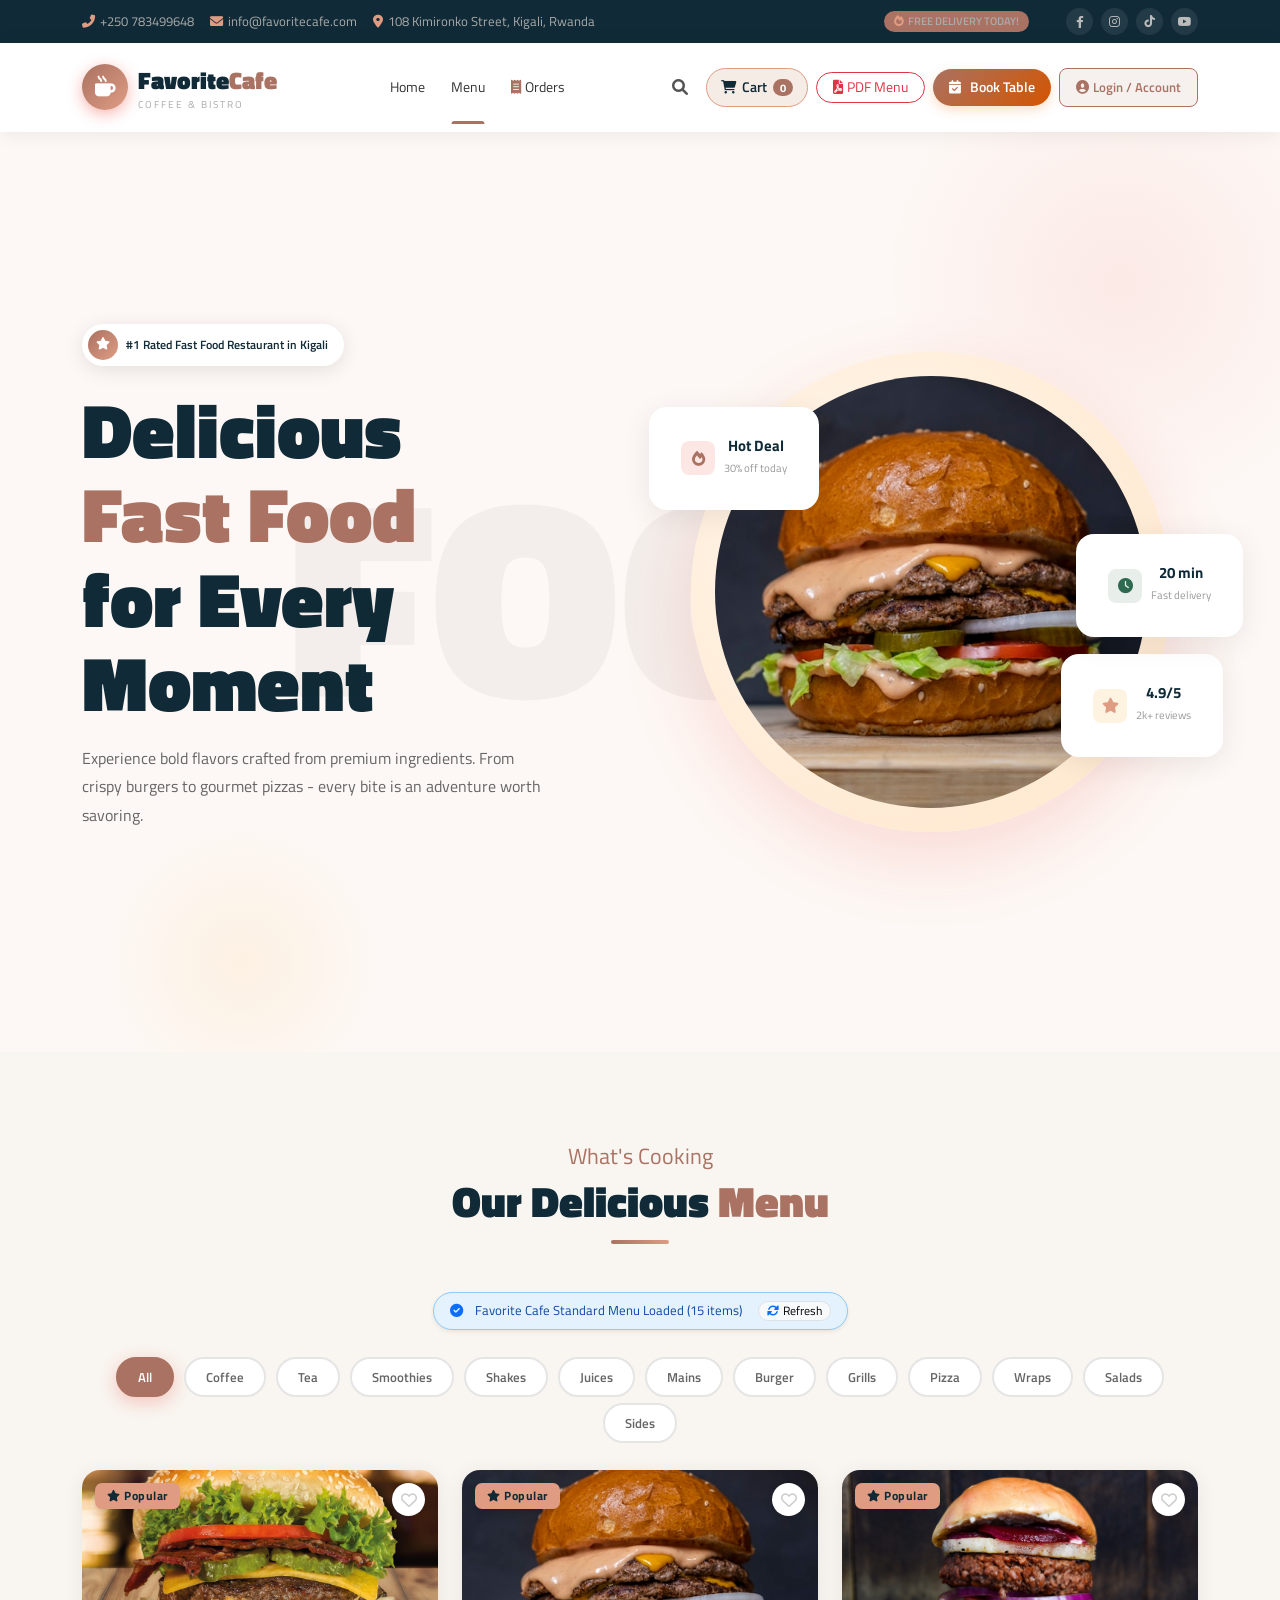
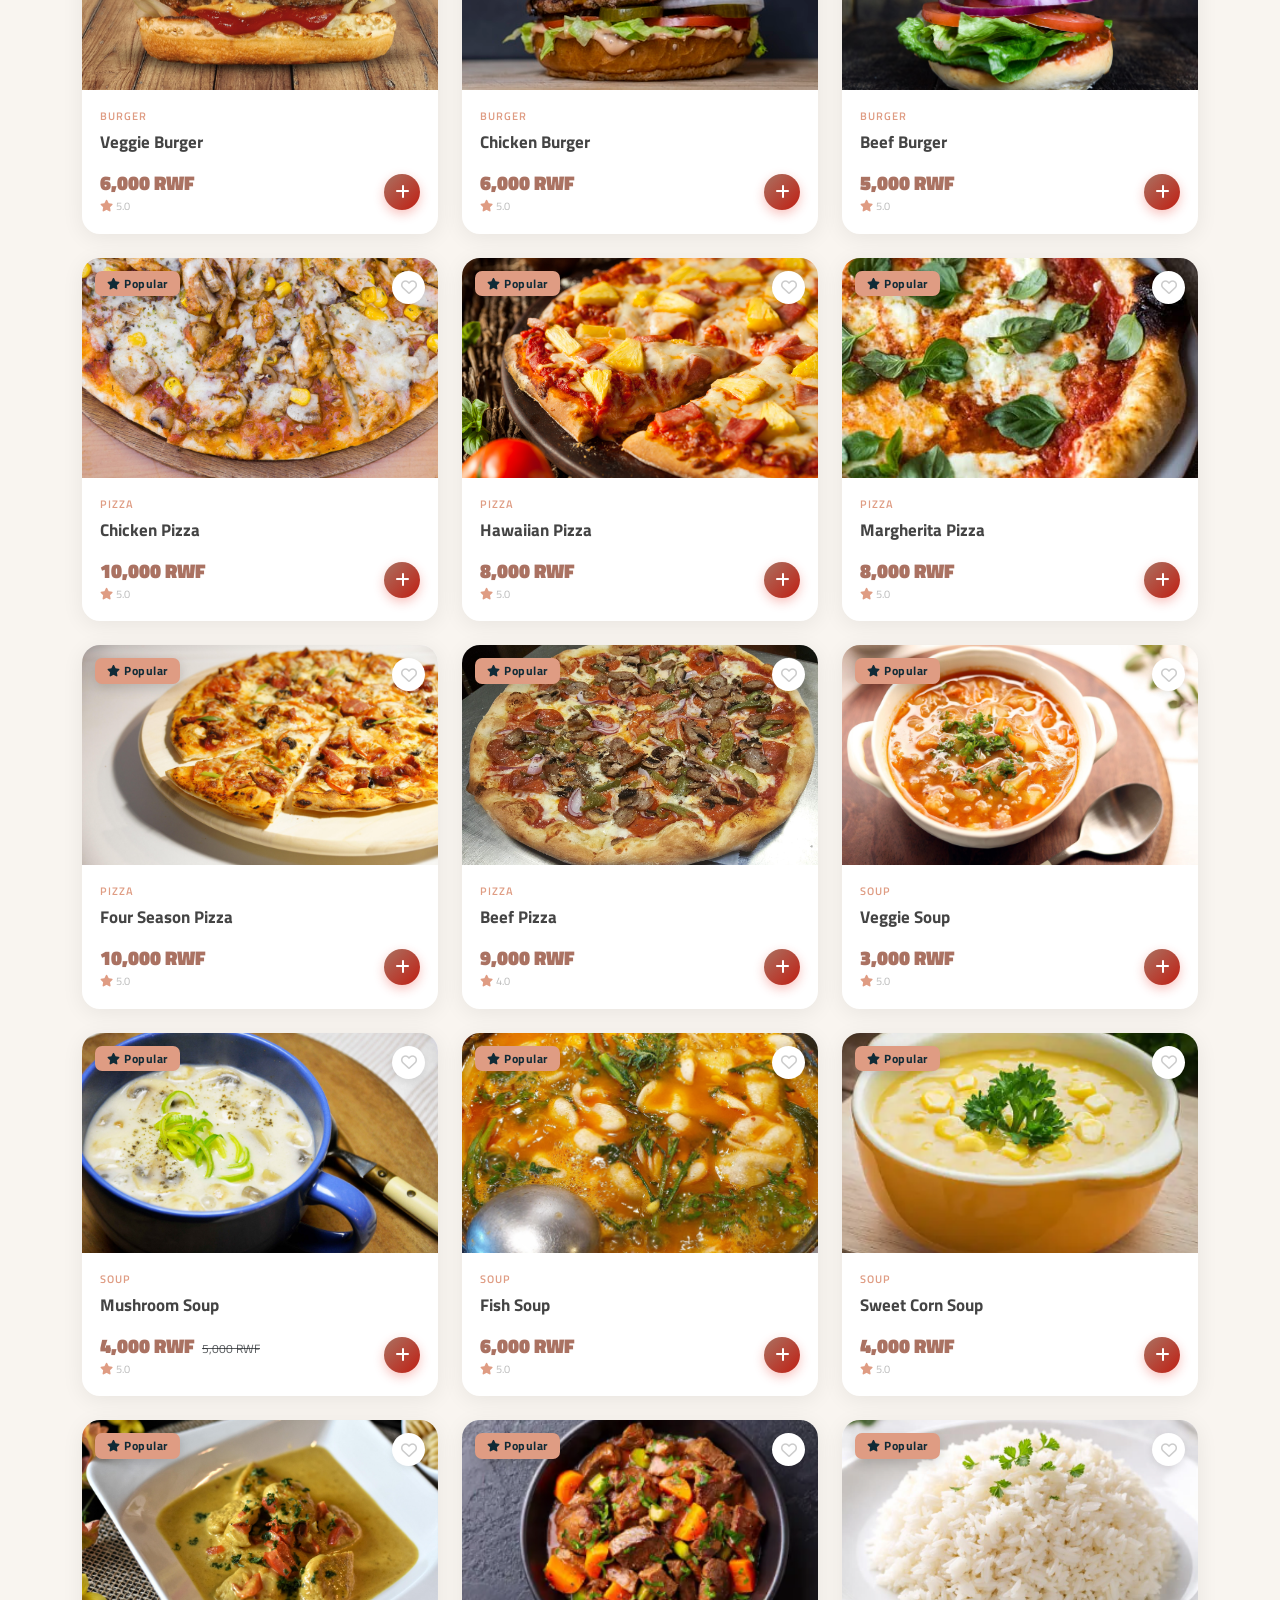
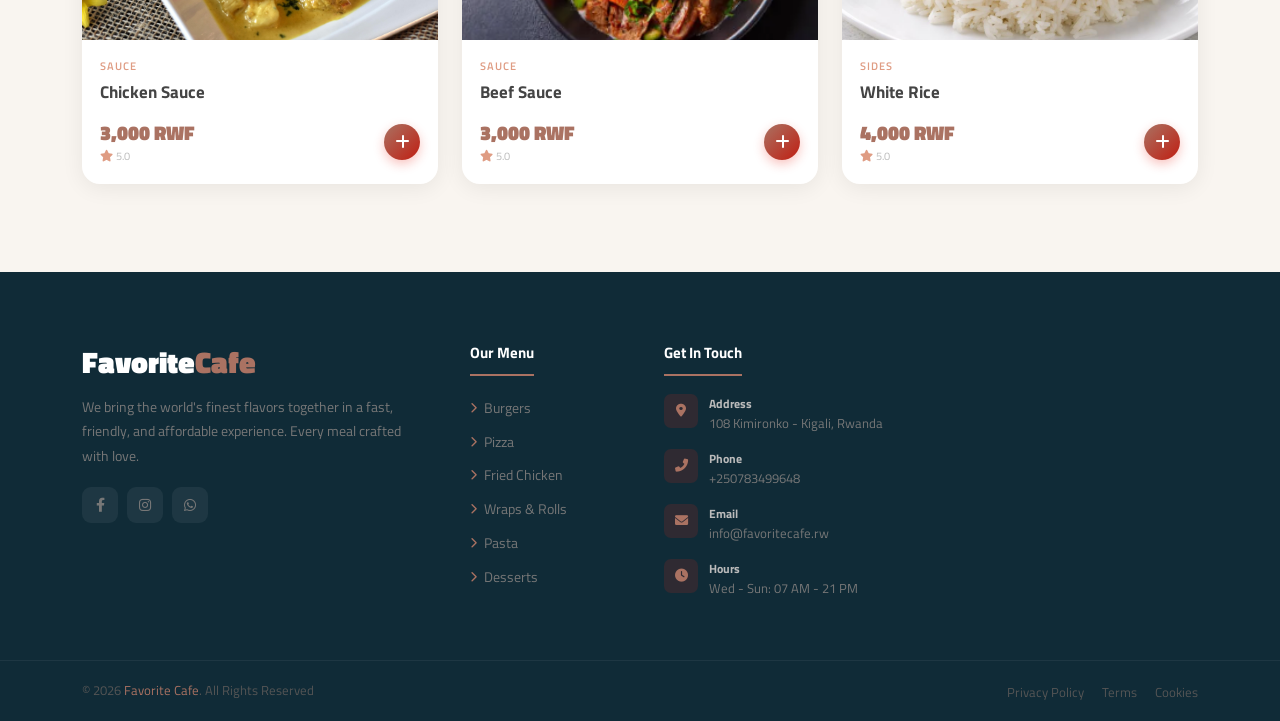
==== index.html @ 02cfa268 "Implement Titillium Web, sans-serif globally across all pages, titles, modals, and PDF menu" ====
<!DOCTYPE html>
<html lang="en">

<head>
   <meta charset="UTF-8">
   <meta http-equiv="X-UA-Compatible" content="IE=edge">
   <meta name="viewport" content="width=device-width, initial-scale=1">
   <meta name="author" content="Favorite Cafe">
   <meta name="description" content="Favorite Cafe - Modern Coffee & Bistro">
   <title>Favorite Cafe - Modern Coffee & Bistro</title>
   <link rel="manifest" href="manifest.json">
   <meta name="theme-color" content="#d3a04c">
   <!-- Google Fonts -->
   <link rel="preconnect" href="https://fonts.googleapis.com">
   <link rel="preconnect" href="https://fonts.gstatic.com" crossorigin>
   <link
      href="https://fonts.googleapis.com/css2?family=Titillium+Web:ital,wght@0,200;0,300;0,400;0,600;0,700;0,900;1,200;1,300;1,400;1,600;1,700&display=swap"
      rel="stylesheet">

   <!-- Local CSS Assets -->
   <link href="css/bootstrap.min.css" rel="stylesheet" />
   <link href="css/aos.css" rel="stylesheet" />
   <link href="css/swiper-bundle.min.css" rel="stylesheet" />
   <!-- Local Icon & Styling Assets -->
   <link rel="stylesheet" href="css/all.min.css" />
   <link rel="stylesheet" href="css/magnific-popup.css" />
   <link rel="stylesheet" href="css/style.css?v=14.0" />

   <!-- ============================================================
         FIXED AUTH MODAL STYLES  (clean, reliable)
         ============================================================ -->
   <style>
      * {
         font-family: 'Titillium Web', sans-serif !important;
      }

      /* --- OVERLAY --- */
      #MasharikiAuthModal {
         display: none;
         position: fixed;
         top: 0;
         left: 0;
         width: 100vw;
         height: 100vh;
         background: rgba(10, 25, 35, 0.85);
         backdrop-filter: blur(8px);
         -webkit-backdrop-filter: blur(8px);
         z-index: 99999999 !important;
         align-items: center;
         justify-content: center;
         padding: 15px;
         box-sizing: border-box;
      }

      #MasharikiAuthModal.open {
         display: flex !important;
         opacity: 1 !important;
         visibility: visible !important;
         pointer-events: auto !important;
      }

      /* --- INNER BOX --- */
      #MasharikiAuthModal .auth-modal-sm-box {
         display: block !important;
         visibility: visible !important;
         opacity: 1 !important;
         z-index: 100000000 !important;
         background: #ffffff !important;
         color: #1e293b !important;
         width: 100% !important;
         max-width: 420px !important;
         border-radius: 22px !important;
         padding: 30px 26px !important;
         position: relative !important;
         box-shadow: 0 25px 70px rgba(0, 0, 0, 0.5) !important;
         margin: auto !important;
         max-height: 95vh;
         overflow-y: auto;
      }

      /* --- CLOSE BUTTON --- */
      .auth-modal-close {
         position: absolute;
         top: 12px;
         right: 16px;
         background: transparent;
         border: none;
         font-size: 1.4rem;
         color: #94a3b8;
         transition: 0.2s;
         cursor: pointer;
         padding: 4px 8px;
         border-radius: 8px;
         line-height: 1;
      }

      .auth-modal-close:hover {
         color: #0f172a;
         background: #f1f5f9;
      }

      /* --- BRAND ICON --- */
      .auth-modal-brand-icon {
         width: 56px;
         height: 56px;
         background: var(--primary, #e67e22);
         border-radius: 50%;
         display: flex;
         align-items: center;
         justify-content: center;
         font-size: 1.6rem;
         color: #fff;
         margin-bottom: 8px;
      }

      /* --- SEGMENTED PILLS --- */
      .auth-seg-pill-wrapper {
         display: flex;
         gap: 6px;
         background: #f1f5f9;
         border-radius: 40px;
         padding: 5px;
      }

      .auth-seg-pill {
         flex: 1;
         border: none;
         background: transparent;
         padding: 8px 10px;
         border-radius: 30px;
         font-size: 0.82rem;
         font-weight: 600;
         color: #64748b;
         transition: 0.2s;
         cursor: pointer;
         text-align: center;
         white-space: nowrap;
      }

      .auth-seg-pill.active {
         background: var(--dark, #1e293b);
         color: #ffffff;
         box-shadow: 0 4px 12px rgba(0, 0, 0, 0.12);
      }

      .auth-seg-pill:hover:not(.active) {
         background: #e2e8f0;
      }

      /* --- INPUTS --- */
      .auth-input-group {
         margin-bottom: 14px;
      }

      .auth-input-group label {
         display: block;
         font-size: 0.82rem;
         font-weight: 500;
         color: #334155;
         margin-bottom: 4px;
      }

      .auth-input-group input {
         width: 100%;
         padding: 10px 14px;
         border: 1.5px solid #e2e8f0;
         border-radius: 12px;
         font-size: 0.92rem;
         background: #f8fafc !important;
         color: #0f172a !important;
         transition: 0.2s;
         outline: none;
      }

      .auth-input-group input:focus {
         border-color: var(--primary, #e67e22);
         background: #ffffff !important;
         box-shadow: 0 0 0 3px rgba(230, 126, 34, 0.15);
      }

      .auth-pass-wrapper {
         position: relative;
      }

      .auth-pass-wrapper input {
         padding-right: 42px;
      }

      .auth-toggle-pass {
         position: absolute;
         right: 12px;
         top: 50%;
         transform: translateY(-50%);
         background: transparent;
         border: none;
         color: #94a3b8;
         cursor: pointer;
         font-size: 1rem;
         padding: 4px;
      }

      .auth-toggle-pass:hover {
         color: #475569;
      }

      .auth-checkbox {
         display: flex;
         align-items: center;
         gap: 8px;
         font-size: 0.85rem;
         color: #475569;
         cursor: pointer;
      }

      .auth-checkbox input[type="checkbox"] {
         width: 17px;
         height: 17px;
         accent-color: var(--primary, #e67e22);
         cursor: pointer;
      }

      .auth-link {
         font-size: 0.82rem;
         color: var(--primary, #e67e22);
         font-weight: 500;
      }

      .auth-link:hover {
         text-decoration: underline !important;
      }

      /* --- BUTTONS --- */
      .btn-auth-submit {
         width: 100%;
         padding: 11px;
         border: none;
         border-radius: 40px;
         background: var(--dark, #1e293b);
         color: #fff;
         font-weight: 600;
         font-size: 0.92rem;
         transition: 0.2s;
         cursor: pointer;
      }

      .btn-auth-submit:hover {
         background: #0f172a;
         transform: translateY(-1px);
         box-shadow: 0 6px 20px rgba(0, 0, 0, 0.15);
      }

      .btn-auth-submit.btn-admin-submit {
         background: #b45309;
      }

      .btn-auth-submit.btn-admin-submit:hover {
         background: #92400e;
      }

      .btn-demo-login {
         width: 100%;
         padding: 10px;
         border: 1.5px dashed #cbd5e1;
         border-radius: 40px;
         background: transparent;
         color: #475569;
         font-weight: 500;
         font-size: 0.85rem;
         transition: 0.2s;
         cursor: pointer;
      }

      .btn-demo-login:hover {
         background: #f1f5f9;
         border-color: var(--primary, #e67e22);
      }

      .auth-footer-text a {
         color: var(--primary, #e67e22);
         font-weight: 600;
      }

      .auth-footer-text a:hover {
         text-decoration: underline !important;
      }

      /* --- HIDE FORMS BY DEFAULT --- */
      #mRegisterForm,
      #mAdminForm {
         display: none;
      }

      /* --- RESPONSIVE --- */
      @media (max-width: 480px) {
         #MasharikiAuthModal .auth-modal-sm-box {
            padding: 20px 16px !important;
            border-radius: 16px !important;
         }

         .auth-seg-pill {
            font-size: 0.72rem;
            padding: 6px 8px;
         }
      }
   </style>

   <!-- ============================================================
         FIXED AUTH CONTROLLER  (clean, reliable)
         ============================================================ -->
   <script>
      (function () {
         "use strict";

         // ---- Open Modal ----
         window.openMasharikiModal = function (initialTab) {
            var modal = document.getElementById('MasharikiAuthModal');
            if (!modal) {
               console.error('[Auth] Modal #MasharikiAuthModal not found.');
               return;
            }

            // Show modal
            modal.classList.add('open');
            document.body.style.overflow = 'hidden';

            // Switch tab
            if (typeof window.switchMasharikiTab === 'function') {
               window.switchMasharikiTab(initialTab || 'login');
            } else {
               console.warn('[Auth] switchMasharikiTab not defined yet.');
            }
         };

         // ---- Close Modal ----
         window.closeAuthModal = function () {
            var modal = document.getElementById('MasharikiAuthModal');
            if (modal) {
               modal.classList.remove('open');
               document.body.style.overflow = '';
            }
         };

         // ---- Tab Switcher ----
         window.switchMasharikiTab = function (tab) {
            var loginBtn = document.getElementById('mTabLoginBtn');
            var regBtn = document.getElementById('mTabRegisterBtn');
            var adminBtn = document.getElementById('mTabAdminBtn');

            var loginForm = document.getElementById('mLoginForm');
            var regForm = document.getElementById('mRegisterForm');
            var adminForm = document.getElementById('mAdminForm');
            var subtitle = document.getElementById('mAuthSubtitle');

            // Reset all tabs
            [loginBtn, regBtn, adminBtn].forEach(function (btn) {
               if (btn) {
                  btn.classList.remove('active');
                  btn.style.background = 'transparent';
                  btn.style.color = '#64748b';
               }
            });

            // Hide all forms
            if (loginForm) loginForm.style.display = 'none';
            if (regForm) regForm.style.display = 'none';
            if (adminForm) adminForm.style.display = 'none';

            // Show selected
            if (tab === 'register') {
               if (regBtn) {
                  regBtn.classList.add('active');
                  regBtn.style.background = 'var(--dark)';
                  regBtn.style.color = '#ffffff';
               }
               if (regForm) regForm.style.display = 'block';
               if (subtitle) subtitle.textContent = 'Create New Customer Account';
            } else if (tab === 'admin') {
               if (adminBtn) {
                  adminBtn.classList.add('active');
                  adminBtn.style.background = 'var(--dark)';
                  adminBtn.style.color = '#ffffff';
               }
               if (adminForm) adminForm.style.display = 'block';
               if (subtitle) subtitle.textContent = 'Authorized Staff & Admin Portal';
            } else {
               if (loginBtn) {
                  loginBtn.classList.add('active');
                  loginBtn.style.background = 'var(--dark)';
                  loginBtn.style.color = '#ffffff';
               }
               if (loginForm) loginForm.style.display = 'block';
               if (subtitle) subtitle.textContent = 'Customer Sign In & Account Access';
            }
         };

         // ---- Click outside to close ----
         document.addEventListener('click', function (e) {
            var modal = document.getElementById('MasharikiAuthModal');
            if (!modal) return;
            if (modal.classList.contains('open')) {
               var box = modal.querySelector('.auth-modal-sm-box');
               if (box && !box.contains(e.target) && e.target !== modal) {
                  // If click is on the overlay (not the box), close it
                  if (e.target === modal || e.target.closest('#MasharikiAuthModal') === modal) {
                     window.closeAuthModal();
                  }
               }
            }
         });

         // ---- ESC key to close ----
         document.addEventListener('keydown', function (e) {
            if (e.key === 'Escape') {
               window.closeAuthModal();
            }
         });

         // ---- DEMO: Client Login ----
         window.demoClientLogin = function () {
            var email = document.getElementById('mClientEmail');
            var pass = document.getElementById('mClientPass');
            if (email) email.value = 'customer@mashariki.com';
            if (pass) pass.value = 'password123';
            if (typeof window.showToast === 'function') {
               window.showToast('Demo customer credentials loaded!', 'info', 'Demo Sign In');
            }
            setTimeout(function () {
               if (typeof window.handleClientLogin === 'function') window.handleClientLogin();
            }, 300);
         };

         // ---- DEMO: Admin Login ----
         window.demoAdminLogin = function () {
            var user = document.getElementById('mAdminUser');
            var pass = document.getElementById('mAdminPass');
            if (user) user.value = 'admin_Mashariki';
            if (pass) pass.value = 'admin2026';
            if (typeof window.showToast === 'function') {
               window.showToast('Demo admin credentials loaded!', 'info', 'Admin Access');
            }
            setTimeout(function () {
               if (typeof window.handleAdminLogin === 'function') window.handleAdminLogin();
            }, 300);
         };

         // ---- Toggle password visibility ----
         window.toggleAuthPass = function (inputId, btn) {
            var inp = document.getElementById(inputId);
            if (!inp) return;
            if (inp.type === 'password') {
               inp.type = 'text';
               btn.innerHTML = '<i class="fas fa-eye-slash"></i>';
            } else {
               inp.type = 'password';
               btn.innerHTML = '<i class="fas fa-eye"></i>';
            }
         };

         // ---- Handle Client Login ----
         window.handleClientLogin = function () {
            if (typeof window.processClientLogin === 'function') {
               window.processClientLogin();
            }
         };

         // ---- Handle Client Register ----
         window.handleClientRegister = function () {
            if (typeof window.processClientRegister === 'function') {
               window.processClientRegister();
            }
         };

         // ---- Handle Admin Login ----
         window.handleAdminLogin = function () {
            var user = document.getElementById('mAdminUser');
            var pass = document.getElementById('mAdminPass');
            if (user && pass && user.value.trim() && pass.value.trim()) {
               if (typeof window.showToast === 'function') {
                  window.showToast('Admin staff access granted! Opening Dashboard in new tab...', 'success', 'Admin Portal');
               }
               window.closeAuthModal();
               setTimeout(function () {
                  window.open('admin.html', '_blank');
               }, 300);
            } else {
               if (typeof window.showToast === 'function') {
                  window.showToast('Please enter Admin Staff ID and Password.', 'warning', 'Admin Login');
               }
            }
         };

         // ---- Admin Portal controls ----
         window.closeAdminPortal = function () {
            var portal = document.getElementById('adminPortalModal');
            if (portal) {
               portal.classList.remove('open');
               portal.style.display = 'none !important';
            }
         };

         window.refreshAdminOrders = function () {
            if (typeof window.showToast === 'function') {
               window.showToast('Kitchen order dashboard refreshed successfully!', 'info', 'Admin System');
            }
         };

         window.advanceOrderStatus = function (orderId, newStatus) {
            var row = document.getElementById(orderId);
            if (!row) return;
            var badge = row.querySelector('.status-badge');
            if (badge) {
               badge.textContent = newStatus;
               badge.className = 'badge status-badge';
               if (newStatus === 'Ready for Delivery') {
                  badge.classList.add('bg-warning', 'text-dark');
               } else if (newStatus === 'Ready for Table') {
                  badge.classList.add('bg-info', 'text-dark');
               } else if (newStatus === 'Completed') {
                  badge.classList.add('bg-success');
               }
            }
            var actionBtn = row.querySelector('button');
            if (actionBtn && newStatus === 'Completed') {
               actionBtn.outerHTML = '<span class="text-muted small"><i class="fas fa-check-double me-1"></i>Done</span>';
            }
         };

         // ---- Auto-init: ensure modal is hidden on load ----
         document.addEventListener('DOMContentLoaded', function () {
            var modal = document.getElementById('MasharikiAuthModal');
            if (modal) {
               modal.classList.remove('open');
               modal.style.display = 'none';
            }
            // Ensure admin portal is hidden
            var portal = document.getElementById('adminPortalModal');
            if (portal) {
               portal.classList.remove('open');
               portal.style.display = 'none';
            }
            console.log('[Auth] ✅ Initialized.');
         });

      })();
   </script>

   <!-- Additional overlay styles for other popups (unchanged) -->
   <style>
      #adminPortalModal {
         display: none !important;
         position: fixed !important;
         top: 0 !important;
         left: 0 !important;
         width: 100vw !important;
         height: 100vh !important;
         background: rgba(16, 43, 55, 0.95) !important;
         backdrop-filter: blur(10px) !important;
         z-index: 9999999 !important;
         align-items: center !important;
         justify-content: center !important;
         padding: 20px !important;
      }

      #adminPortalModal.open {
         display: flex !important;
         opacity: 1 !important;
      }

      #menuPop {
         display: none !important;
         position: fixed !important;
         inset: 0 !important;
         z-index: 999999 !important;
         background: rgba(0, 0, 0, 0.85) !important;
         backdrop-filter: blur(6px) !important;
         align-items: center !important;
         justify-content: center !important;
         padding: 18px !important;
      }

      #menuPop.open {
         display: flex !important;
      }

      #searchOv {
         display: none !important;
         position: fixed !important;
         inset: 0 !important;
         z-index: 999999 !important;
         background: rgba(16, 43, 55, 0.96) !important;
         backdrop-filter: blur(10px) !important;
         align-items: center !important;
         justify-content: center !important;
         padding: 20px !important;
      }

      #searchOv.open {
         display: flex !important;
      }
   </style>
</head>

<body>
   <!-- ============================================================
         TOP BAR
         ============================================================ -->
   <div id="topbar">
      <div class="container">
         <div class="d-flex justify-content-between align-items-center flex-wrap gap-2">
            <div class="top-contact d-flex flex-wrap">
               <span><i class="fas fa-phone-alt"></i>+250 783499648</span>
               <span><i class="fas fa-envelope"></i>info@favoritecafe.com</span>
               <span><i class="fas fa-map-marker-alt"></i>108 Kimironko Street, Kigali, Rwanda</span>
            </div>
            <div class="d-flex align-items-center gap-3">
               <span class="ttag"><i class="fas fa-fire me-1"></i>Free Delivery Today!</span>
               <div class="tsoc">
                  <a href="#"><i class="fab fa-facebook-f"></i></a>
                  <a href="#"><i class="fab fa-instagram"></i></a>
                  <a href="#"><i class="fab fa-tiktok"></i></a>
                  <a href="#"><i class="fab fa-youtube"></i></a>
               </div>
            </div>
         </div>
      </div>
   </div>

   <!-- ============================================================
         NAVBAR  — FIXED: button uses data-auth-modal
         ============================================================ -->
   <nav class="navbar navbar-expand-lg" id="nav">
      <div class="container">
         <a class="navbar-brand" href="#">
            <div class="blogo">
               <div class="bico"><i class="fas fa-mug-hot"></i></div>
               <div>
                  <div class="bname">Favorite<span>Cafe</span></div>
                  <div class="bsub">Coffee & Bistro</div>
               </div>
            </div>
         </a>
         <button class="navbar-toggler border-0" type="button" data-bs-toggle="collapse" data-bs-target="#navmenu">
            <i class="fas fa-bars" style="color:var(--primary);font-size:1.35rem;"></i>
         </button>
         <div class="collapse navbar-collapse" id="navmenu">
            <ul class="navbar-nav mx-auto">
               <li class="nav-item"><a class="nav-link" href="#hero">Home</a></li>
               <li class="nav-item"><a class="nav-link" href="#menu">Menu</a></li>
               <li class="nav-item"><a class="nav-link" href="#" onclick="openMyOrdersModal(event)"><i
                        class="fas fa-receipt me-1" style="color:var(--primary);"></i>Orders</a></li>
            </ul>
            <div class="d-flex align-items-center gap-2">
               <button type="button" id="navSearchBtn" title="Search"><i class="fas fa-search"></i></button>

               <!-- Cart Button with Live Badge -->
               <button type="button" id="navCartBtn" class="btn-nav-cart" onclick="openCartDrawer()" title="View Cart">
                  <i class="fas fa-shopping-cart"></i>
                  <span>Cart</span>
                  <span class="cart-badge" id="cartCount">0</span>
               </button>

               <!-- PDF Menu Button -->
               <a href="menu_pdf.html" target="_blank" class="btn btn-outline-danger btn-sm rounded-pill px-3" title="View & Download Printable PDF Menu" style="font-size:0.85rem; font-weight:500;">
                  <i class="fas fa-file-pdf me-1"></i><span>PDF Menu</span>
               </a>

               <!-- Table Reservation Button -->
               <button type="button" id="navReserveBtn" class="btn-nav-reserve" onclick="openReservationModal()" title="Book a Table">
                  <i class="fas fa-calendar-check me-1"></i><span>Book Table</span>
               </button>

               <!-- Login / Account Button -->
               <button type="button" id="navAuthBtn" class="btn-auth" data-auth-modal="login">
                  <i class="fas fa-user-circle me-1"></i>Login / Account
               </button>

            </div>
         </div>
      </div>
   </nav>

   <!-- ============================================================
         SEARCH OVERLAY
         ============================================================ -->
   <div id="searchOv">
      <button class="sovclose" id="searchClose" onclick="closeSearch()"><i class="fas fa-times"></i></button>
      <div class="sovbox">
         <h4>What are you craving today?</h4>
         <div class="sovinput">
            <input type="text" id="searchInput" placeholder="Search burgers, pizza, chicken..." autocomplete="off" />
            <button><i class="fas fa-search"></i></button>
         </div>
         <div class="sovcats">
            <div class="sovcat active" data-cat="all"><img src="img/menu/1.jpg" alt="" />All Items</div>
            <div class="sovcat" data-cat="burgers"><img src="img/menu/1.jpg" alt="" />Burgers</div>
            <div class="sovcat" data-cat="pizza"><img src="img/menu/2.jpg" alt="" />Pizza</div>
            <div class="sovcat" data-cat="chicken"><img src="img/menu/3.jpg" alt="" />Chicken</div>
            <div class="sovcat" data-cat="wraps"><img src="img/menu/4.jpg" alt="" />Wraps</div>
            <div class="sovcat" data-cat="pasta"><img src="img/menu/5.jpg" alt="" />Pasta</div>
            <div class="sovcat" data-cat="desserts"><img src="img/menu/6.jpg" alt="" />Desserts</div>
         </div>
         <div class="sovtrend">
            <p><i class="fas fa-fire me-1" style="color:var(--secondary);"></i>Trending Searches</p>
            <span class="ttag">Smash Burger</span>
            <span class="ttag">Nashville Chicken</span>
            <span class="ttag">Truffle Pizza</span>
            <span class="ttag">Lava Cake</span>
            <span class="ttag">Loaded Fries</span>
            <span class="ttag">Mango Shake</span>
         </div>
      </div>
   </div>

   <!-- ============================================================
         HERO
         ============================================================ -->
   <section id="hero">
      <div class="hs hs1"></div>
      <div class="hs hs2"></div>
      <div class="hbgtxt">FOOD</div>
      <div class="container">
         <div class="row align-items-center g-5" style="min-height:88vh;">
            <div class="col-lg-6">
               <div class="hbadge">
                  <div class="hbi"><i class="fas fa-star"></i></div>
                  <span>#1 Rated Fast Food Restaurant in Kigali</span>
               </div>
               <h1 class="htitle">Delicious <span class="hl">Fast Food</span><br />for Every Moment</h1>
               <p class="hdesc">Experience bold flavors crafted from premium ingredients. From crispy burgers to gourmet
                  pizzas - every bite is an adventure worth savoring.</p>
            </div>
            <div class="col-lg-6">
               <div style="position:relative;text-align:center;">
                  <div class="hcircle"><img src="img/banner-img.jpg" alt="Burger" /></div>
                  <div class="fcard fc1">
                     <div class="fcoi r"><i class="fas fa-fire"></i></div>
                     <div><span class="fcnum">Hot Deal</span><span class="fcsm">30% off today</span></div>
                  </div>
                  <div class="fcard fc2">
                     <div class="fcoi y"><i class="fas fa-star"></i></div>
                     <div><span class="fcnum">4.9/5</span><span class="fcsm">2k+ reviews</span></div>
                  </div>
                  <div class="fcard fc3">
                     <div class="fcoi g"><i class="fas fa-clock"></i></div>
                     <div><span class="fcnum">20 min</span><span class="fcsm">Fast delivery</span></div>
                  </div>
               </div>
            </div>
         </div>
      </div>
   </section>

   <!-- ============================================================
         MENU
         ============================================================ -->
   <section id="menu">
      <div class="container">
         <div class="text-center mb-5" data-aos="fade-up">
            <span class="slbl">What's Cooking</span>
            <h2 class="stitle">Our Delicious <span>Menu</span></h2>
            <div class="sline"></div>
         </div>
         <!-- LIVE MENU SYNC & REFRESH STATUS INDICATOR -->
         <div id="menuLoadingStatus" class="text-center mb-4" style="min-height:36px;">
            <div class="d-inline-flex align-items-center gap-2 px-3 py-2 rounded-pill" style="background:var(--cream2); border:1px solid rgba(170,114,98,0.2); font-size:0.85rem; color:var(--dark);">
               <i class="fas fa-spinner fa-spin" style="color:var(--primary);"></i>
               <span>Syncing live menu items...</span>
            </div>
         </div>
         <div class="text-center mb-4" id="categoryFilterBar" data-aos="fade-up">
            <button class="filtbtn active" data-f="all">All</button>
            <button class="filtbtn" data-f="coffee">Coffee</button>
            <button class="filtbtn" data-f="tea">Tea</button>
            <button class="filtbtn" data-f="smoothies">Smoothies</button>
            <button class="filtbtn" data-f="shakes">Shakes</button>
            <button class="filtbtn" data-f="juices">Juices</button>
            <button class="filtbtn" data-f="mains">Mains</button>
            <button class="filtbtn" data-f="burger">Burger</button>
            <button class="filtbtn" data-f="grills">Grills</button>
            <button class="filtbtn" data-f="pizza">Pizza</button>
            <button class="filtbtn" data-f="wraps">Wraps</button>
            <button class="filtbtn" data-f="salads">Salads</button>
            <button class="filtbtn" data-f="sides">Sides</button>
         </div>
         <div class="row g-4" id="mgrid">
             <!-- SKELETON PLACEHOLDERS (Replaced instantly by DB / LocalStorage) -->
             <div class="col-sm-6 col-lg-4 mwrap">
                <div class="skeleton-card">
                   <div class="skeleton-img"></div>
                   <div class="skeleton-title"></div>
                   <div class="skeleton-text"></div>
                   <div class="skeleton-footer"></div>
                </div>
             </div>
             <div class="col-sm-6 col-lg-4 mwrap">
                <div class="skeleton-card">
                   <div class="skeleton-img"></div>
                   <div class="skeleton-title"></div>
                   <div class="skeleton-text"></div>
                   <div class="skeleton-footer"></div>
                </div>
             </div>
             <div class="col-sm-6 col-lg-4 mwrap">
                <div class="skeleton-card">
                   <div class="skeleton-img"></div>
                   <div class="skeleton-title"></div>
                   <div class="skeleton-text"></div>
                   <div class="skeleton-footer"></div>
                </div>
             </div>
             <div class="col-sm-6 col-lg-4 mwrap">
                <div class="skeleton-card">
                   <div class="skeleton-img"></div>
                   <div class="skeleton-title"></div>
                   <div class="skeleton-text"></div>
                   <div class="skeleton-footer"></div>
                </div>
             </div>
             <div class="col-sm-6 col-lg-4 mwrap">
                <div class="skeleton-card">
                   <div class="skeleton-img"></div>
                   <div class="skeleton-title"></div>
                   <div class="skeleton-text"></div>
                   <div class="skeleton-footer"></div>
                </div>
             </div>
             <div class="col-sm-6 col-lg-4 mwrap">
                <div class="skeleton-card">
                   <div class="skeleton-img"></div>
                   <div class="skeleton-title"></div>
                   <div class="skeleton-text"></div>
                   <div class="skeleton-footer"></div>
                </div>
             </div>
          </div>
      </div>
   </section>

   <!-- ============================================================
   MENU DETAIL POPUP
   ============================================================ -->
   <div id="menuPop">
      <div class="mpbox">
         <button class="mpclose" id="mpClose" onclick="closeMenuPop()"><i class="fas fa-times"></i></button>
         <div class="mpimg"><img id="mpImg" src="" alt="" /></div>
         <div class="mpbody">
            <div id="mpCat"></div>
            <div id="mpTitle"></div>
            <div id="mpStars"></div>
            <div id="mpDesc"></div>
            <div id="mpPrice"></div>
            <div class="mpmeta" id="mpMeta"></div>
            <div class="mpqty">
               <button class="mpqbtn" id="mpMinus" onclick="changeMenuPopQty(-1)">-</button>
               <span class="mpqnum" id="mpQnum">1</span>
               <button class="mpqbtn" id="mpPlus" onclick="changeMenuPopQty(1)">+</button>
               <span style="font-size:.82rem;color:#aaa;margin-left:9px;">portion</span>
            </div>
            <div class="mptags" id="mpTags"></div>
            <button class="mpaddcart" id="mpAddCart"><i class="fas fa-shopping-cart"></i>Add to Cart</button>
         </div>
      </div>
   </div>

   <!-- ============================================================
   GALLERY POPUP
   ============================================================ -->
   <div id="galPop">
      <div class="gpbox">
         <button class="gpclose" id="gpClose" onclick="closeGal()"><i class="fas fa-times"></i></button>
         <img id="gpImg" src="" alt="" />
         <div class="gpcap">
            <h5 id="gpTitle"></h5>
            <p id="gpDesc"></p>
         </div>
         <div class="gpnav">
            <button id="gpPrev"><i class="fas fa-chevron-left me-1"></i>Prev</button>
            <button id="gpNext">Next <i class="fas fa-chevron-right ms-1"></i></button>
         </div>
      </div>
   </div>

   <!-- ============================================================
   FOOTER
   ============================================================ -->
   <footer>
      <div class="container">
         <div class="row g-5">
            <div class="col-lg-4">
               <div class="fnm">Favorite<span>Cafe</span></div>
               <p class="fdesc">We bring the world's finest flavors together in a fast, friendly, and affordable
                  experience. Every meal crafted with love.</p>
               <div class="fsoc">
                  <a href="#"><i class="fab fa-facebook-f"></i></a>
                  <a href="#"><i class="fab fa-instagram"></i></a>
                  <a href="#"><i class="fab fa-whatsapp"></i></a>
                  <!-- <a href="#"><i class="fab fa-youtube"></i></a>
                  <a href="#"><i class="fab fa-tiktok"></i></a> -->
               </div>
            </div>
            <!-- <div class="col-sm-6 col-lg-2">
               <div class="ftit">Quick Links</div>
               <ul class="flinks ps-0">
                  <li><a href="#hero"><i class="fas fa-chevron-right"></i>Home</a></li>
                  <li><a href="#menu"><i class="fas fa-chevron-right"></i>Our Menu</a></li>
                  <li><a href="#reservation"><i class="fas fa-chevron-right"></i>Reservation</a></li>
               </ul>
            </div> -->
            <div class="col-sm-6 col-lg-2">
               <div class="ftit">Our Menu</div>
               <ul class="flinks ps-0">
                  <li><a href="#menu"><i class="fas fa-chevron-right"></i>Burgers</a></li>
                  <li><a href="#menu"><i class="fas fa-chevron-right"></i>Pizza</a></li>
                  <li><a href="#menu"><i class="fas fa-chevron-right"></i>Fried Chicken</a></li>
                  <li><a href="#menu"><i class="fas fa-chevron-right"></i>Wraps &amp; Rolls</a></li>
                  <li><a href="#menu"><i class="fas fa-chevron-right"></i>Pasta</a></li>
                  <li><a href="#menu"><i class="fas fa-chevron-right"></i>Desserts</a></li>
               </ul>
            </div>
            <div class="col-lg-4">
               <div class="ftit">Get In Touch</div>
               <div class="fci">
                  <div class="fciico"><i class="fas fa-map-marker-alt"></i></div>
                  <div class="fciinfo"><strong>Address</strong>108 Kimironko - Kigali, Rwanda</div>
               </div>
               <div class="fci">
                  <div class="fciico"><i class="fas fa-phone-alt"></i></div>
                  <div class="fciinfo"><strong>Phone</strong>+250783499648</div>
               </div>
               <div class="fci">
                  <div class="fciico"><i class="fas fa-envelope"></i></div>
                  <div class="fciinfo"><strong>Email</strong>info@favoritecafe.rw</div>
               </div>
               <div class="fci">
                  <div class="fciico"><i class="fas fa-clock"></i></div>
                  <div class="fciinfo"><strong>Hours</strong>Wed - Sun: 07 AM - 21 PM</div>
               </div>
            </div>
         </div>
      </div>
      <div class="fbot">
         <div class="container">
            <div class="d-flex justify-content-between align-items-center flex-wrap gap-2">
               <p>&copy 2026 <span>Favorite Cafe</span>. All Rights Reserved </p>
               <div><a href="#">Privacy Policy</a><a href="#">Terms</a><a href="#">Cookies</a></div>
            </div>
         </div>
      </div>
   </footer>

   <!-- Back to top -->
   <button id="btt" onclick="window.scrollTo({top:0,behavior:'smooth'})"><i class="fas fa-chevron-up"></i></button>

   <!-- ============================================================
   Mashariki AUTH MODAL  —  clean, reliable
   ============================================================ -->
   <div id="MasharikiAuthModal">
      <div class="auth-modal-sm-box">
         <button type="button" class="auth-modal-close" onclick="closeAuthModal()"><i class="fas fa-times"></i></button>

         <div class="text-center mb-3">
            <div class="auth-modal-brand-icon mx-auto"><i class="fas fa-utensils"></i></div>
            <h4 class="fw-bold mb-0" style="font-family:'Poppins',sans-serif; color: var(--dark);">Favorite Cafe <span
                  style="color:var(--primary);">Portal</span></h4>
            <p class="small text-muted mb-0" id="mAuthSubtitle">Customer Sign In &amp; Account Access</p>
         </div>

         <!-- Tabs -->
         <div class="auth-seg-pill-wrapper mb-3">
            <button type="button" class="auth-seg-pill active" id="mTabLoginBtn" onclick="switchMasharikiTab('login')">
               <i class="fas fa-sign-in-alt me-1"></i>Sign In
            </button>
            <button type="button" class="auth-seg-pill" id="mTabRegisterBtn" onclick="switchMasharikiTab('register')">
               <i class="fas fa-user-plus me-1"></i>Register
            </button>
            <button type="button" class="auth-seg-pill" id="mTabAdminBtn" onclick="switchMasharikiTab('admin')">
               <i class="fas fa-user-shield me-1"></i>Staff Admin
            </button>
         </div>

         <!-- SIGN IN -->
         <div id="mLoginForm">
            <!-- Active Session: User Already Logged In -->
            <div id="mLoggedInSection" style="display:none;" class="p-3 bg-light rounded-3 text-center border">
               <div class="bico mx-auto mb-2" style="width:54px;height:54px;font-size:1.5rem;background:linear-gradient(135deg,#1b4332,#2d6a4f);color:#fff;">
                  <i class="fas fa-user-check"></i>
               </div>
               <div class="badge bg-success bg-opacity-10 text-success px-3 py-1 mb-2 font-monospace" style="font-size:0.75rem;"><i class="fas fa-circle me-1" style="font-size:0.5rem;"></i>ACCOUNT ACTIVE</div>
               <h5 class="font-weight-bold text-dark mb-1" id="mLoggedInName">Customer Account</h5>
               <div class="small text-muted mb-3" id="mLoggedInEmail">user@favorite.com</div>
               
               <div class="d-flex flex-column gap-2">
                  <button type="button" class="btn btn-dark btn-sm py-2 rounded-pill font-weight-bold" onclick="openMyOrdersModal()"><i class="fas fa-receipt me-1"></i> View My Orders &amp; Track</button>
                  <button type="button" class="btn btn-outline-danger btn-sm py-2 rounded-pill font-weight-bold" onclick="logoutClient()"><i class="fas fa-sign-out-alt me-1"></i> Sign Out / Switch Account</button>
               </div>
            </div>

            <!-- Standard Login Form Inputs -->
            <div id="mLoginInputs">
               <form onsubmit="event.preventDefault(); handleClientLogin();">
                  <div class="auth-input-group">
                     <label><i class="fas fa-envelope me-1" style="color:var(--primary);"></i>Email or Phone</label>
                     <input type="text" id="mClientEmail" placeholder="kayonga70@gmail.com" required />
                  </div>
                  <div class="auth-input-group">
                     <label><i class="fas fa-lock me-1" style="color:var(--primary);"></i>Password</label>
                     <div class="auth-pass-wrapper">
                        <input type="password" id="mClientPass" placeholder="••••••••" required />
                        <button type="button" class="auth-toggle-pass" onclick="toggleAuthPass('mClientPass', this)"><i class="fas fa-eye"></i></button>
                     </div>
                  </div>
                  <div class="d-flex justify-content-between align-items-center mb-3">
                     <label class="auth-checkbox mb-0"><input type="checkbox" checked /> Remember me</label>
                     <a href="#" onclick="showToast('Password reset link sent (if account exists).', 'info', 'Password Reset')" class="auth-link text-decoration-none">Forgot?</a>
                  </div>
                  <button type="submit" class="btn-auth-submit mb-2"><i class="fas fa-sign-in-alt me-1"></i>Sign In to Order</button>
               </form>
               <div class="auth-footer-text mt-3 text-center small">
                  New customer? <a href="#" onclick="switchMasharikiTab('register')" class="fw-bold text-decoration-none" style="color:var(--primary);">Create an Account</a>
               </div>
            </div>
         </div>

         <!-- REGISTER -->
         <div id="mRegisterForm">
            <form onsubmit="event.preventDefault(); handleClientRegister();">
               <div class="auth-input-group">
                  <label><i class="fas fa-user me-1" style="color:var(--primary);"></i>Full Name</label>
                  <input type="text" id="mRegName" placeholder="e.g. Alice Umutoni" required />
               </div>
               <div class="auth-input-group">
                  <label><i class="fas fa-envelope me-1" style="color:var(--primary);"></i>Email Address</label>
                  <input type="email" id="mRegEmail" placeholder="alice@example.com" required />
               </div>
               <div class="auth-input-group">
                  <label><i class="fas fa-phone me-1" style="color:var(--primary);"></i>Phone Number</label>
                  <input type="tel" id="mRegPhone" placeholder="+250 788 000 000" required />
               </div>
               <div class="auth-input-group">
                  <label><i class="fas fa-lock me-1" style="color:var(--primary);"></i>Create Password</label>
                  <div class="auth-pass-wrapper">
                     <input type="password" id="mRegPass" placeholder="At least 6 characters" required minlength="6" />
                     <button type="button" class="auth-toggle-pass" onclick="toggleAuthPass('mRegPass', this)"><i class="fas fa-eye"></i></button>
                  </div>
               </div>
               <div class="mb-3">
                  <label class="auth-checkbox mb-0"><input type="checkbox" required checked /> I agree to Terms &amp; Conditions</label>
               </div>
               <button type="submit" class="btn-auth-submit mb-2"><i class="fas fa-user-check me-1"></i>Create Customer Account</button>
            </form>
            <div class="auth-footer-text mt-3 text-center small">
               Already have an account? <a href="#" onclick="switchMasharikiTab('login')" class="fw-bold text-decoration-none" style="color:var(--primary);">Sign In</a>
            </div>
         </div>

         <!-- ADMIN STAFF -->
         <div id="mAdminForm">
            <form onsubmit="event.preventDefault(); handleAdminLogin();">
               <div class="auth-input-group">
                  <label><i class="fas fa-id-badge me-1" style="color:var(--primary);"></i>Admin Staff ID</label>
                  <input type="text" id="mAdminUser" placeholder="admin_Mashariki" required />
               </div>
               <div class="auth-input-group">
                  <label><i class="fas fa-key me-1" style="color:var(--primary);"></i>Password</label>
                  <div class="auth-pass-wrapper">
                     <input type="password" id="mAdminPass" placeholder="••••••••" required />
                     <button type="button" class="auth-toggle-pass" onclick="toggleAuthPass('mAdminPass', this)"><i class="fas fa-eye"></i></button>
                  </div>
               </div>
               <div class="mb-3">
                  <span class="small text-muted"><i class="fas fa-shield-alt text-warning me-1"></i>Authorized staff access only</span>
               </div>
               <button type="submit" class="btn-auth-submit btn-admin-submit mb-2"><i class="fas fa-tachometer-alt me-1"></i>Access Dashboard</button>
            </form>
            <div class="auth-footer-text mt-3 text-center small">Authorized staff portal access.</div>
         </div>

      </div>
   </div>

   <!-- ============================================================
   ADMIN PORTAL
   ============================================================ -->
   <div id="adminPortalModal" class="admin-portal-overlay">
      <div class="admin-portal-container">
         <div class="admin-portal-header">
            <div class="d-flex align-items-center gap-3">
               <div class="admin-logo-ico"><i class="fas fa-utensils"></i></div>
               <div>
                  <h4>Mashariki <span>Admin Portal</span></h4>
                  <span class="admin-status-badge"><i class="fas fa-circle text-success me-1"></i> Live Dashboard &bull;
                     Kitchen Connected</span>
               </div>
            </div>
            <div class="d-flex align-items-center gap-2">
               <button class="btn-admin-action" onclick="refreshAdminOrders()"><i
                     class="fas fa-sync-alt me-1"></i>Refresh</button>
               <button class="admin-portal-close" id="adminPortalClose" onclick="closeAdminPortal()"><i
                     class="fas fa-times"></i> Close Dashboard</button>
            </div>
         </div>

         <div class="admin-portal-body">
            <!-- STATS -->
            <div class="row g-3 mb-4">
               <div class="col-6 col-lg-3">
                  <div class="admin-stat-card">
                     <div class="asc-icon r"><i class="fas fa-coins"></i></div>
                     <div>
                        <span class="asc-title">Today's Revenue</span>
                        <h3 class="asc-val">1,845,500 RWF</h3>
                        <small class="text-success"><i class="fas fa-arrow-up"></i> +14% vs yesterday</small>
                     </div>
                  </div>
               </div>
               <div class="col-6 col-lg-3">
                  <div class="admin-stat-card">
                     <div class="asc-icon y"><i class="fas fa-hamburger"></i></div>
                     <div>
                        <span class="asc-title">Active Kitchen Orders</span>
                        <h3 class="asc-val" id="adminActiveCount">5 Orders</h3>
                        <small class="text-warning"><i class="fas fa-clock"></i> Avg prep: 14 mins</small>
                     </div>
                  </div>
               </div>
               <div class="col-6 col-lg-3">
                  <div class="admin-stat-card">
                     <div class="asc-icon g"><i class="fas fa-check-circle"></i></div>
                     <div>
                        <span class="asc-title">Completed Orders</span>
                        <h3 class="asc-val">48 Orders</h3>
                        <small class="text-success"><i class="fas fa-check me-1"></i>100% delivered</small>
                     </div>
                  </div>
               </div>
               <div class="col-6 col-lg-3">
                  <div class="admin-stat-card">
                     <div class="asc-icon b"><i class="fas fa-users"></i></div>
                     <div>
                        <span class="asc-title">Total Customers</span>
                        <h3 class="asc-val">84 Guests</h3>
                        <small class="text-info"><i class="fas fa-star me-1"></i>4.9 Avg Rating</small>
                     </div>
                  </div>
               </div>
            </div>

            <!-- ORDERS -->
            <div class="row g-4">
               <div class="col-lg-8">
                  <div class="admin-panel-card">
                     <div class="apc-head">
                        <h5><i class="fas fa-receipt me-2" style="color:var(--primary);"></i>Live Client Orders Queue
                        </h5>
                        <span class="badge bg-danger rounded-pill">Realtime Kitchen Updates</span>
                     </div>
                     <div class="table-responsive">
                        <table class="table admin-orders-table align-middle">
                           <thead>
                              <tr>
                                 <th>Order #</th>
                                 <th>Customer</th>
                                 <th>Items</th>
                                 <th>Total</th>
                                 <th>Status</th>
                                 <th>Action</th>
                              </tr>
                           </thead>
                           <tbody id="adminOrdersTbody">
                              <tr id="ord-1045">
                                 <td><strong>#1045</strong></td>
                                 <td>
                                    <div>Sarah Jenkins</div><small class="text-muted">+250 788 123 456</small>
                                 </td>
                                 <td>Classic Smash Burger x2, Loaded Fries</td>
                                 <td><strong>16,500 RWF</strong></td>
                                 <td><span class="badge bg-warning text-dark status-badge">In Preparation</span></td>
                                 <td><button class="btn btn-sm btn-outline-primary"
                                       onclick="advanceOrderStatus('ord-1045', 'Ready for Delivery')">Advance
                                       Status</button></td>
                              </tr>
                              <tr id="ord-1044">
                                 <td><strong>#1044</strong></td>
                                 <td>
                                    <div>David K.</div><small class="text-muted">Table 4 &bull; Dine-in</small>
                                 </td>
                                 <td>Margherita Royale x1, Mango Shake</td>
                                 <td><strong>12,000 RWF</strong></td>
                                 <td><span class="badge bg-info text-dark status-badge">Ready for Table</span></td>
                                 <td><button class="btn btn-sm btn-outline-success"
                                       onclick="advanceOrderStatus('ord-1044', 'Completed')">Complete Order</button>
                                 </td>
                              </tr>
                              <tr id="ord-1043">
                                 <td><strong>#1043</strong></td>
                                 <td>
                                    <div>Eric Munyaneza</div><small class="text-muted">Kigali Delivery</small>
                                 </td>
                                 <td>Nashville Hot Chicken x3</td>
                                 <td><strong>19,500 RWF</strong></td>
                                 <td><span class="badge bg-success status-badge">Completed</span></td>
                                 <td><span class="text-muted small"><i class="fas fa-check-double me-1"></i>Done</span>
                                 </td>
                              </tr>
                           </tbody>
                        </table>
                     </div>
                  </div>
               </div>

               <!-- STOCK CONTROLS -->
               <div class="col-lg-4">
                  <div class="admin-panel-card mb-3">
                     <div class="apc-head">
                        <h5><i class="fas fa-toggle-on me-2" style="color:var(--primary);"></i>Menu Stock Controls</h5>
                     </div>
                     <div class="d-flex flex-column gap-3 mt-2">
                        <div class="d-flex justify-content-between align-items-center">
                           <div><strong>Smash Burger</strong><small class="d-block text-muted">Stock: High</small></div>
                           <div class="form-check form-switch"><input class="form-check-input" type="checkbox"
                                 checked /></div>
                        </div>
                        <div class="d-flex justify-content-between align-items-center">
                           <div><strong>Margherita Royale</strong><small class="d-block text-muted">Stock:
                                 Medium</small></div>
                           <div class="form-check form-switch"><input class="form-check-input" type="checkbox"
                                 checked /></div>
                        </div>
                        <div class="d-flex justify-content-between align-items-center">
                           <div><strong>Nashville Hot Chicken</strong><small class="d-block text-muted">Stock:
                                 High</small></div>
                           <div class="form-check form-switch"><input class="form-check-input" type="checkbox"
                                 checked /></div>
                        </div>
                     </div>
                  </div>
                  <div class="admin-panel-card text-center p-3">
                     <i class="fas fa-shield-alt fa-2x mb-2" style="color:var(--primary);"></i>
                     <h6>Admin Quick Export</h6>
                     <p class="small text-muted mb-2">Generate report for daily sales &amp; kitchen orders</p>
                     <button class="btn btn-sm btn-dark w-100"
                        onclick="showToast('Daily Sales Report exported successfully!', 'success', 'Report Exported')"><i
                           class="fas fa-file-download me-1"></i>Export Report</button>
                  </div>
               </div>
            </div>
         </div>
      </div>
   </div>

   <!-- ============================================================
         CART DRAWER & OVERLAY MODAL (Matching requested UI)
         ============================================================ -->
   <div id="cartDrawerModal" class="custom-modal-overlay">
      <div class="cart-drawer-box">
         <div class="cart-drawer-header">
            <div>
               <h3 class="cart-drawer-title mb-0">My Cart</h3>
               <span id="cartHeaderCount" class="cart-drawer-subtitle">0 items</span>
            </div>
            <button type="button" class="cart-drawer-close" onclick="closeCartDrawer()"><i class="fas fa-times"></i></button>
         </div>

         <div class="cart-drawer-body" id="cartItemsList">
            <!-- Dynamic Cart Items rendered here -->
         </div>

         <!-- ADD EXTRAS SECTION -->
         <div class="cart-extras-section">
            <div class="cart-extras-header">ADD EXTRAS:</div>
            <div class="cart-extras-grid">
               <div class="extra-pill-btn" onclick="addExtraToCart('Avocado', 500, 'img/menu/1.jpg')">
                  <span>Avocado <small>(500)</small></span>
                  <i class="fas fa-plus"></i>
               </div>
               <div class="extra-pill-btn" onclick="addExtraToCart('Kachumbari', 0, 'img/menu/2.jpg')">
                  <span>Kachumbari <span class="free-text">(FREE)</span></span>
                  <i class="fas fa-plus"></i>
               </div>
               <div class="extra-pill-btn" onclick="addExtraToCart('Mayonnaise', 0, 'img/menu/3.jpg')">
                  <span>Mayonnaise <span class="free-text">(FREE)</span></span>
                  <i class="fas fa-plus"></i>
               </div>
               <div class="extra-pill-btn" onclick="addExtraToCart('Ketchup', 0, 'img/menu/4.jpg')">
                  <span>Ketchup <span class="free-text">(FREE)</span></span>
                  <i class="fas fa-plus"></i>
               </div>
               <div class="extra-pill-btn" onclick="addExtraToCart('PiliPili', 0, 'img/menu/5.jpg')">
                  <span>PiliPili <span class="free-text">(FREE)</span></span>
                  <i class="fas fa-plus"></i>
               </div>
            </div>
         </div>

         <div class="cart-drawer-footer">
            <!-- PROMO CODE ROW -->
            <div class="cart-promo-row mb-3">
               <input type="text" id="cartPromoInput" class="form-control cart-promo-input" placeholder="Promo code">
               <button type="button" class="btn cart-promo-btn" onclick="applyPromoCode()">Apply</button>
            </div>

            <!-- CUSTOMER LOYALTY POINTS REDEMPTION BANNER IN CART -->
            <div id="cartLoyaltyBox" class="p-2 mb-3 rounded-3 border" style="background:#fffbeb; border-color:#fef3c7 !important;">
               <div class="d-flex justify-content-between align-items-center mb-1">
                  <strong class="text-dark small"><i class="fas fa-star text-warning me-1"></i>Loyalty Points: <span id="cartLoyaltyPointsBadge" class="badge bg-warning text-dark font-monospace">2,500 Pts</span></strong>
                  <span class="small text-success font-weight-bold" id="cartLoyaltyRwfVal">2,500 RWF</span>
               </div>
               
               <div class="mt-2" id="cartLoyaltyInputRow">
                  <div class="input-group input-group-sm mb-1">
                     <input type="number" id="cartLoyaltyCustomInput" class="form-control font-monospace" placeholder="Points e.g. 500" min="1" step="50" />
                     <button type="button" class="btn btn-warning font-weight-bold" onclick="applyCustomLoyaltyPoints('cart')">Apply</button>
                  </div>
                  <div class="d-flex gap-1">
                     <button type="button" class="btn btn-xs btn-outline-secondary py-0 text-dark flex-grow-1" style="font-size:0.75rem;" onclick="quickSelectLoyaltyPoints(500, 'cart')">500 Pts</button>
                     <button type="button" class="btn btn-xs btn-outline-secondary py-0 text-dark flex-grow-1" style="font-size:0.75rem;" onclick="quickSelectLoyaltyPoints(1000, 'cart')">1,000 Pts</button>
                     <button type="button" class="btn btn-xs btn-outline-dark py-0 font-weight-bold flex-grow-1" style="font-size:0.75rem;" onclick="quickSelectLoyaltyPoints('max', 'cart')">Max Pts</button>
                  </div>
               </div>

               <div id="cartLoyaltyActiveBadge" class="mt-2 text-center" style="display:none;">
                  <div class="badge bg-success bg-opacity-10 text-success w-100 p-2 font-monospace mb-1 d-flex justify-content-between align-items-center">
                     <span><i class="fas fa-check-circle me-1"></i><span id="cartAppliedPointsText">0 Pts</span> Discount</span>
                     <strong id="cartAppliedDiscountText">-0 RWF</strong>
                  </div>
                  <button type="button" class="btn btn-sm btn-link text-danger text-decoration-none p-0" style="font-size:0.75rem;" onclick="removeLoyaltyDiscount()">
                     <i class="fas fa-times me-1"></i> Remove Points Discount
                  </button>
               </div>
            </div>

            <div class="cart-summary-line">
               <span>Subtotal</span>
               <strong id="cartSubtotal">RWF 0</strong>
            </div>
            <div class="cart-summary-line">
               <span>Delivery Fee</span>
               <span id="cartDeliveryFee" style="color:#27ae60; font-weight:700;">FREE</span>
            </div>
            
            <div class="cart-summary-divider"></div>

            <div class="cart-summary-total">
               <span>Total</span>
               <span id="cartTotal" class="cart-total-amount">RWF 0</span>
            </div>
            <button type="button" class="btn-proceed-checkout" onclick="openCheckoutModal()">
               Proceed to Checkout
            </button>
         </div>
      </div>
   </div>

   <!-- ============================================================
         CHECKOUT MODAL
         ============================================================ -->
   <div id="checkoutModal" class="custom-modal-overlay">
      <div class="modal-standard-box">
         <div class="modal-standard-header">
            <h4><i class="fas fa-credit-card me-2" style="color:var(--primary);"></i>Complete Your Order</h4>
            <button type="button" class="modal-standard-close" onclick="closeCheckoutModal()"><i
                  class="fas fa-times"></i></button>
         </div>
         <form id="checkoutForm" onsubmit="handleOrderSubmission(event)">
            <div class="mb-3">
               <label class="form-label small text-muted font-weight-bold">Service Option</label>
               <div class="d-flex gap-2">
                  <button type="button" class="btn btn-sm btn-outline-dark flex-grow-1 active service-type-btn"
                     data-type="delivery" onclick="selectServiceType('delivery', this)">
                     <i class="fas fa-truck me-1"></i> Delivery
                  </button>
                  <button type="button" class="btn btn-sm btn-outline-dark flex-grow-1 service-type-btn"
                     data-type="takeaway" onclick="selectServiceType('takeaway', this)">
                     <i class="fas fa-store me-1"></i> Pickup
                  </button>
                  <button type="button" class="btn btn-sm btn-outline-dark flex-grow-1 service-type-btn"
                     data-type="dinein" onclick="selectServiceType('dinein', this)">
                     <i class="fas fa-chair me-1"></i> Dine-In
                  </button>
               </div>
            </div>

            <!-- CUSTOMER LOYALTY POINTS REDEMPTION BANNER IN CHECKOUT -->
            <div id="checkoutLoyaltyBox" class="p-3 mb-3 rounded-3 border" style="background:#fffbeb; border-color:#fef3c7 !important;">
               <div class="d-flex justify-content-between align-items-center mb-1">
                  <strong class="text-dark small"><i class="fas fa-star text-warning me-1"></i>Redeem Legacy Loyalty Points</strong>
                  <span class="badge bg-warning text-dark font-monospace" id="checkoutLoyaltyPointsBadge">2,500 Pts</span>
               </div>
               <div class="small text-muted mb-2">Available Balance: <strong id="checkoutLoyaltyRwfVal" class="text-success">2,500 RWF</strong></div>

               <div id="checkoutLoyaltyInputRow">
                  <div class="input-group input-group-sm mb-2">
                     <input type="number" id="checkoutLoyaltyCustomInput" class="form-control font-monospace" placeholder="Choose points to use..." min="1" step="50" />
                     <button type="button" class="btn btn-warning font-weight-bold" onclick="applyCustomLoyaltyPoints('checkout')">Apply Points</button>
                  </div>
                  <div class="d-flex gap-1">
                     <button type="button" class="btn btn-sm btn-outline-secondary py-1 text-dark flex-grow-1" style="font-size:0.78rem;" onclick="quickSelectLoyaltyPoints(500, 'checkout')">500 Pts</button>
                     <button type="button" class="btn btn-sm btn-outline-secondary py-1 text-dark flex-grow-1" style="font-size:0.78rem;" onclick="quickSelectLoyaltyPoints(1000, 'checkout')">1,000 Pts</button>
                     <button type="button" class="btn btn-sm btn-outline-dark py-1 font-weight-bold flex-grow-1" style="font-size:0.78rem;" onclick="quickSelectLoyaltyPoints('max', 'checkout')">Use Max Pts</button>
                  </div>
               </div>

               <div id="checkoutLoyaltyActiveBadge" class="mt-2 text-center" style="display:none;">
                  <div class="badge bg-success bg-opacity-10 text-success w-100 p-2 font-monospace mb-1 d-flex justify-content-between align-items-center fs-6">
                     <span><i class="fas fa-check-circle me-1"></i><span id="checkoutAppliedPointsText">0 Pts</span> Applied</span>
                     <strong id="checkoutAppliedDiscountText">-0 RWF</strong>
                  </div>
                  <button type="button" class="btn btn-sm btn-link text-danger text-decoration-none p-0" style="font-size:0.8rem;" onclick="removeLoyaltyDiscount()">
                     <i class="fas fa-times me-1"></i> Remove Points Discount
                  </button>
               </div>
            </div>

            <div class="auth-input-group">
               <label>Full Name *</label>
               <input type="text" id="orderCustName" class="form-control" placeholder="e.g. Eric Munyaneza" required />
            </div>

            <div class="auth-input-group">
               <label>Phone Number *</label>
               <input type="tel" id="orderCustPhone" class="form-control" placeholder="e.g. +250 788 123 456"
                  required />
            </div>

            <div class="auth-input-group" id="addressInputGroup">
               <label id="addressLabel">Delivery Address *</label>
               <input type="text" id="orderCustAddress" class="form-control"
                  placeholder="e.g. 108 Kimironko St, House #14" required />
            </div>

            <div class="mb-3">
               <label class="form-label small text-muted font-weight-bold">Payment Method</label>
               <div class="payment-pills">
                  <div class="payment-pill active" onclick="selectPaymentMethod('momo', this)">
                     <i class="fas fa-mobile-alt me-1"></i> Mobile Money
                  </div>
                  <div class="payment-pill" onclick="selectPaymentMethod('card', this)">
                     <i class="fas fa-credit-card me-1"></i> Card / Visa
                  </div>
                  <div class="payment-pill" onclick="selectPaymentMethod('cash', this)">
                     <i class="fas fa-money-bill-wave me-1"></i> Cash
                  </div>
               </div>
            </div>

            <!-- CUSTOMER LOYALTY POINTS REDEMPTION BANNER -->
            <div id="checkoutLoyaltyBox" class="p-3 mb-3 rounded-3 border" style="background:#fffbeb; border-color:#fef3c7 !important;">
               <div class="d-flex justify-content-between align-items-center mb-1">
                  <strong class="text-dark small"><i class="fas fa-star text-warning me-1"></i>Redeem Legacy Loyalty Points</strong>
                  <span class="badge bg-warning text-dark font-monospace" id="checkoutLoyaltyPointsBadge">2,500 Pts</span>
               </div>
               <div class="small text-muted mb-2">Available Value: <strong id="checkoutLoyaltyRwfVal" class="text-success">2,500 RWF</strong></div>
               <button type="button" class="btn btn-sm btn-outline-warning text-dark font-weight-bold w-100 rounded-pill" id="checkoutRedeemPointsBtn" onclick="toggleLoyaltyPointsRedemption()">
                  <i class="fas fa-coins me-1"></i> Redeem Points Discount
               </button>
            </div>

            <div class="p-3 bg-light rounded-3 mb-3">
               <div class="d-flex justify-content-between text-muted small mb-1">
                  <span>Order Items:</span>
                  <span id="checkoutItemsSummary">0 items</span>
               </div>
               <div class="d-flex justify-content-between font-weight-bold fs-6">
                  <span>Total Amount Due:</span>
                  <span id="checkoutTotalSummary" style="color:var(--primary);">RWF 0</span>
               </div>
            </div>

            <button type="submit" class="btn-checkout-submit">
               <i class="fas fa-check-circle me-1"></i> Confirm & Place Order
            </button>
         </form>
      </div>
   </div>

   <!-- ============================================================
         ORDER SUCCESS CONFIRMATION MODAL
         ============================================================ -->
   <div id="orderSuccessModal" class="custom-modal-overlay">
      <div class="modal-standard-box text-center p-4">
         <div class="bico mx-auto mb-3"
            style="width:68px;height:68px;font-size:2rem;background:linear-gradient(135deg,#2d6a4f,#1b4332);">
            <i class="fas fa-check"></i>
         </div>
         <h3 style="font-family:'Titillium Web',sans-serif;color:var(--dark);">Order Confirmed!</h3>
         <p class="text-muted small">Thank you for ordering with Mashariki Restaurant. Your order has been dispatched to
            our kitchen.</p>

         <div class="bg-light p-3 rounded-3 my-3">
            <div class="small text-muted mb-1">Order Tracking Number</div>
            <h4 id="successOrderCode" class="text-dark font-weight-bold mb-0">#MSH-0000</h4>
            <div class="small text-success mt-2"><i class="fas fa-clock me-1"></i> Estimated Prep Time: 20-30 mins</div>
         </div>

         <div class="d-flex gap-2 mt-4">
            <button type="button" class="btn btn-outline-dark flex-grow-1"
               onclick="closeOrderSuccessModal()">Close</button>
            <button type="button" class="btn btn-primary flex-grow-1"
               style="background:var(--primary);border-color:var(--primary);" onclick="viewOrderFromSuccess()">
               <i class="fas fa-truck me-1"></i> Track Order
            </button>
         </div>
      </div>
   </div>

   <!-- ============================================================
         MY ORDERS MODAL
         ============================================================ -->
   <div id="ordersModal" class="custom-modal-overlay">
      <div class="modal-standard-box">
         <div class="modal-standard-header">
            <h4><i class="fas fa-utensils me-2" style="color:var(--primary);"></i>My Orders &amp; Tracking</h4>
            <button type="button" class="modal-standard-close" onclick="closeMyOrdersModal()"><i
                  class="fas fa-times"></i></button>
         </div>
         <div id="myOrdersList">
            <!-- Dynamic Orders list rendered here -->
         </div>
      </div>
   </div>

   <!-- ============================================================
         ORDER TIMELINE TRACKING MODAL
         ============================================================ -->
   <div id="timelineModal" class="custom-modal-overlay">
      <div class="modal-standard-box">
         <div class="modal-standard-header">
            <div>
               <h4 id="timelineOrderCode" class="mb-0">Order #MSH-0000</h4>
               <span id="timelineStatusBadge" class="status-badge bg-info text-dark">Processing</span>
            </div>
            <button type="button" class="modal-standard-close" onclick="closeTimelineModal()"><i
                  class="fas fa-times"></i></button>
         </div>
         <div id="timelineDetailsContent" class="mb-3 p-3 bg-light rounded-3 small">
            <!-- Summary of items in tracked order -->
         </div>
         <h6 class="font-weight-bold text-uppercase small text-muted mb-2">Live Delivery Status</h6>
         <div class="timeline-stepper" id="timelineStepper">
            <!-- Timeline steps rendered here -->
         </div>
         <button type="button" class="btn btn-sm btn-outline-dark w-100 mt-4" onclick="closeTimelineModal()">
            Back to Orders
         </button>
      </div>
   </div>

   <!-- ============================================================
         TABLE RESERVATION MODAL
         ============================================================ -->
   <div id="reservationModal" class="custom-modal-overlay">
      <div class="modal-standard-box">
         <div class="modal-standard-header">
            <h4><i class="fas fa-calendar-alt me-2" style="color:var(--primary);"></i>Book a Table</h4>
            <button type="button" class="modal-standard-close" onclick="closeReservationModal()"><i class="fas fa-times"></i></button>
         </div>
         <form id="reservationForm" onsubmit="handleReservationSubmit(event)">
            <div class="row g-2 mb-3">
               <div class="col-6">
                  <label class="form-label small text-muted font-weight-bold">Date *</label>
                  <input type="date" id="resDate" class="form-control" required />
               </div>
               <div class="col-6">
                  <label class="form-label small text-muted font-weight-bold">Time Slot *</label>
                  <select id="resTime" class="form-select" required>
                     <option value="12:00 PM">12:00 PM (Lunch)</option>
                     <option value="01:30 PM">01:30 PM (Lunch)</option>
                     <option value="06:00 PM">06:00 PM (Dinner)</option>
                     <option value="07:30 PM" selected>07:30 PM (Dinner)</option>
                     <option value="09:00 PM">09:00 PM (Late Dinner)</option>
                  </select>
               </div>
            </div>

            <div class="row g-2 mb-3">
               <div class="col-6">
                  <label class="form-label small text-muted font-weight-bold">Number of Guests *</label>
                  <select id="resGuests" class="form-select" required>
                     <option value="1 Guest">1 Guest</option>
                     <option value="2 Guests" selected>2 Guests</option>
                     <option value="3-4 Guests">3-4 Guests</option>
                     <option value="5-8 Guests">5-8 Guests (Family Table)</option>
                     <option value="9+ Guests">9+ Guests (VIP Party)</option>
                  </select>
               </div>
               <div class="col-6">
                  <label class="form-label small text-muted font-weight-bold">Seating Area *</label>
                  <select id="resArea" class="form-select" required>
                     <option value="Main Dining Hall" selected>Main Dining Hall</option>
                     <option value="Terrace & Outdoor Garden">Terrace Outdoor</option>
                     <option value="VIP Private Lounge">VIP Private Lounge</option>
                  </select>
               </div>
            </div>

            <div class="auth-input-group mb-2">
               <label>Your Full Name *</label>
               <input type="text" id="resCustName" class="form-control" placeholder="e.g. Jean-Luc Nkurunziza" required />
            </div>

            <div class="auth-input-group mb-2">
               <label>Phone Number (MTN / Airtel RWF) *</label>
               <input type="tel" id="resCustPhone" class="form-control" placeholder="e.g. 0788 123 456" required />
            </div>

            <div class="auth-input-group mb-3">
               <label>Special Requests / Occasion</label>
               <input type="text" id="resNotes" class="form-control" placeholder="e.g. Birthday celebration, Quiet corner..." />
            </div>

            <button type="submit" class="btn-checkout-submit w-100" style="background:var(--primary);border:none;">
               <i class="fas fa-check-circle me-1"></i> Confirm Table Reservation
            </button>
         </form>
      </div>
   </div>

   <!-- ============================================================
         RESERVATION SUCCESS MODAL
         ============================================================ -->
   <div id="reservationSuccessModal" class="custom-modal-overlay">
      <div class="modal-standard-box text-center p-4">
         <div class="bico mx-auto mb-3" style="width:68px;height:68px;font-size:2rem;background:linear-gradient(135deg,#e67e22,#d35400);">
            <i class="fas fa-calendar-check"></i>
         </div>
         <h3 style="font-family:'Titillium Web',sans-serif;color:var(--dark);">Table Reserved!</h3>
         <p class="text-muted small">We look forward to hosting you at Mashariki Restaurant.</p>

         <div class="bg-light p-3 rounded-3 my-3 text-start small">
            <div class="d-flex justify-content-between mb-1">
               <span class="text-muted">Booking Reference:</span>
               <strong id="resSuccessCode" class="text-dark">#RES-0000</strong>
            </div>
            <div class="d-flex justify-content-between mb-1">
               <span class="text-muted">Date &amp; Time:</span>
               <strong id="resSuccessDateTime" class="text-dark">-</strong>
            </div>
            <div class="d-flex justify-content-between mb-1">
               <span class="text-muted">Guests &amp; Area:</span>
               <strong id="resSuccessGuestsArea" class="text-dark">-</strong>
            </div>
         </div>

         <button type="button" class="btn btn-dark w-100 mt-2" onclick="closeReservationSuccessModal()">
            Done &amp; Close
         </button>
      </div>
   </div>

   <!-- ============================================================
         MOBILE MONEY USSD PUSH PROMPT SIMULATION MODAL
         ============================================================ -->
   <!-- ============================================================
         MOBILE MONEY USSD & PIN SIMULATOR MODAL (SMARTPHONE DESIGN)
         ============================================================ -->
   <div id="momoUssdModal" class="custom-modal-overlay">
      <div class="modal-standard-box text-center p-4" style="max-width:390px; border-radius:24px; box-shadow:0 20px 40px rgba(0,0,0,0.3); border:none;">
         
         <!-- Dual Operator Selector Pills -->
         <div class="d-flex gap-2 mb-3 p-1 rounded-pill" style="background:#f1f5f9; border:1px solid #e2e8f0;">
            <button type="button" class="btn btn-sm flex-fill rounded-pill py-2 font-weight-bold" id="momoOpMtnBtn" style="background:#ffcc00; color:#000; border:none; box-shadow:0 2px 6px rgba(255,204,0,0.4);" onclick="selectMomoOperator('MTN')">
               <i class="fas fa-mobile-alt me-1"></i> MTN MoMo
            </button>
            <button type="button" class="btn btn-sm flex-fill rounded-pill py-2 font-weight-bold" id="momoOpAirtelBtn" style="background:transparent; color:#64748b; border:none;" onclick="selectMomoOperator('Airtel')">
               <i class="fas fa-mobile-alt me-1"></i> Airtel Money
            </button>
         </div>

         <div class="mb-2">
            <h5 class="font-weight-bold mb-1 text-dark" id="momoProviderTitle">MTN Mobile Money</h5>
            <div class="small text-muted">Push Request Sent to <strong id="momoTargetPhone" class="text-dark">+250 788 700 870</strong></div>
         </div>
         
         <!-- Realistic Dark Smartphone Terminal Box -->
         <div class="p-3 mb-3 text-start rounded-3 shadow-sm" style="background:linear-gradient(135deg, #0f172a, #1e293b); color:#38bdf8; border:1px solid #334155;">
            <div class="d-flex align-items-center justify-content-between mb-2">
               <span class="badge bg-warning text-dark font-monospace" style="font-size:0.65rem;"><i class="fas fa-terminal me-1"></i>USSD PROMPT *182#</span>
               <span class="small text-muted font-monospace" style="font-size:0.7rem;">Mashariki POS</span>
            </div>
            <div class="small text-light mb-3" style="line-height:1.4;">
               "Pay <strong id="momoPaymentAmount" class="text-warning fs-6">0 RWF</strong> to Mashariki Restaurant Ltd? Enter 4-digit PIN:"
            </div>

            <!-- PIN Display Dots Container -->
            <div class="py-2 px-3 rounded text-center" style="background:rgba(0,0,0,0.4); border:1px solid rgba(255,255,255,0.1); min-height:44px; display:flex; align-items:center; justify-content:center;">
               <div id="momoPinDots" class="font-monospace fs-4 text-warning" style="letter-spacing:14px;">
                  • • • •
               </div>
            </div>
         </div>

         <!-- Smartphone 3x4 Keypad Grid -->
         <div style="display:grid !important; grid-template-columns:repeat(3, 1fr) !important; gap:10px !important; max-width:240px !important; margin:0 auto 16px auto !important; padding:12px !important; background:#f8fafc !important; border:1px solid #e2e8f0 !important; border-radius:20px !important;">
            <button type="button" style="width:52px; height:52px; border-radius:50%; border:1px solid #cbd5e1; background:#ffffff; color:#1e293b; font-size:1.2rem; font-weight:700; display:flex; align-items:center; justify-content:center; margin:0 auto; box-shadow:0 2px 4px rgba(0,0,0,0.06);" onclick="pressPinDigit('1')">1</button>
            <button type="button" style="width:52px; height:52px; border-radius:50%; border:1px solid #cbd5e1; background:#ffffff; color:#1e293b; font-size:1.2rem; font-weight:700; display:flex; align-items:center; justify-content:center; margin:0 auto; box-shadow:0 2px 4px rgba(0,0,0,0.06);" onclick="pressPinDigit('2')">2</button>
            <button type="button" style="width:52px; height:52px; border-radius:50%; border:1px solid #cbd5e1; background:#ffffff; color:#1e293b; font-size:1.2rem; font-weight:700; display:flex; align-items:center; justify-content:center; margin:0 auto; box-shadow:0 2px 4px rgba(0,0,0,0.06);" onclick="pressPinDigit('3')">3</button>
            <button type="button" style="width:52px; height:52px; border-radius:50%; border:1px solid #cbd5e1; background:#ffffff; color:#1e293b; font-size:1.2rem; font-weight:700; display:flex; align-items:center; justify-content:center; margin:0 auto; box-shadow:0 2px 4px rgba(0,0,0,0.06);" onclick="pressPinDigit('4')">4</button>
            <button type="button" style="width:52px; height:52px; border-radius:50%; border:1px solid #cbd5e1; background:#ffffff; color:#1e293b; font-size:1.2rem; font-weight:700; display:flex; align-items:center; justify-content:center; margin:0 auto; box-shadow:0 2px 4px rgba(0,0,0,0.06);" onclick="pressPinDigit('5')">5</button>
            <button type="button" style="width:52px; height:52px; border-radius:50%; border:1px solid #cbd5e1; background:#ffffff; color:#1e293b; font-size:1.2rem; font-weight:700; display:flex; align-items:center; justify-content:center; margin:0 auto; box-shadow:0 2px 4px rgba(0,0,0,0.06);" onclick="pressPinDigit('6')">6</button>
            <button type="button" style="width:52px; height:52px; border-radius:50%; border:1px solid #cbd5e1; background:#ffffff; color:#1e293b; font-size:1.2rem; font-weight:700; display:flex; align-items:center; justify-content:center; margin:0 auto; box-shadow:0 2px 4px rgba(0,0,0,0.06);" onclick="pressPinDigit('7')">7</button>
            <button type="button" style="width:52px; height:52px; border-radius:50%; border:1px solid #cbd5e1; background:#ffffff; color:#1e293b; font-size:1.2rem; font-weight:700; display:flex; align-items:center; justify-content:center; margin:0 auto; box-shadow:0 2px 4px rgba(0,0,0,0.06);" onclick="pressPinDigit('8')">8</button>
            <button type="button" style="width:52px; height:52px; border-radius:50%; border:1px solid #cbd5e1; background:#ffffff; color:#1e293b; font-size:1.2rem; font-weight:700; display:flex; align-items:center; justify-content:center; margin:0 auto; box-shadow:0 2px 4px rgba(0,0,0,0.06);" onclick="pressPinDigit('9')">9</button>
            <button type="button" style="width:52px; height:52px; border-radius:50%; border:1px solid #fee2e2; background:#fef2f2; color:#dc2626; font-size:1.1rem; font-weight:700; display:flex; align-items:center; justify-content:center; margin:0 auto; box-shadow:0 2px 4px rgba(0,0,0,0.06);" onclick="clearPinDigits()"><i class="fas fa-backspace"></i></button>
            <button type="button" style="width:52px; height:52px; border-radius:50%; border:1px solid #cbd5e1; background:#ffffff; color:#1e293b; font-size:1.2rem; font-weight:700; display:flex; align-items:center; justify-content:center; margin:0 auto; box-shadow:0 2px 4px rgba(0,0,0,0.06);" onclick="pressPinDigit('0')">0</button>
            <button type="button" style="width:52px; height:52px; border-radius:50%; border:1px solid #bbf7d0; background:#f0fdf4; color:#16a34a; font-size:1.1rem; font-weight:700; display:flex; align-items:center; justify-content:center; margin:0 auto; box-shadow:0 2px 4px rgba(0,0,0,0.06);" onclick="confirmMomoUssdSuccess()"><i class="fas fa-check"></i></button>
         </div>

         <!-- Bottom Action Buttons -->
         <div class="d-flex gap-2">
            <button type="button" class="btn btn-outline-secondary w-50 py-2 font-weight-bold rounded-pill" onclick="cancelMomoUssd()">Cancel</button>
            <button type="button" class="btn btn-success w-50 py-2 font-weight-bold rounded-pill" style="background:#16a34a; border-color:#16a34a;" onclick="confirmMomoUssdSuccess()">
               <i class="fas fa-check-circle me-1"></i> Approve Payment
            </button>
         </div>
      </div>
   </div>

   <!-- ============================================================
         PRINTABLE THERMAL RECEIPT MODAL
         ============================================================ -->
   <div id="receiptModal" class="custom-modal-overlay">
      <div class="modal-standard-box" style="max-width:440px;">
         <div class="modal-standard-header no-print">
            <h4><i class="fas fa-print me-2" style="color:var(--primary);"></i>Official Receipt</h4>
            <button type="button" class="modal-standard-close" onclick="closeReceiptModal()"><i class="fas fa-times"></i></button>
         </div>
         
         <!-- Printable Thermal Receipt Container -->
         <div id="printableReceiptArea" class="receipt-paper p-4 bg-white text-dark border rounded-3 font-monospace">
            <div class="text-center mb-3 border-bottom pb-3">
               <h4 class="font-weight-bold mb-0 text-uppercase" style="letter-spacing:1px;">MASHARIKI RESTAURANT</h4>
               <div class="small text-muted">108 Kimironko St, Kigali - Rwanda</div>
               <div class="small text-muted">TEL: +250 720 966 666 | TIN: 102938475</div>
               <div class="badge bg-dark text-white mt-2 px-3 py-1">OFFICIAL TAX RECEIPT</div>
            </div>

            <div class="small mb-3 d-flex justify-content-between">
               <div>
                  <div><strong>Invoice #:</strong> <span id="receiptNum">#MSH-8492</span></div>
                  <div><strong>Date:</strong> <span id="receiptDate">2026-07-28</span></div>
               </div>
               <div class="text-end">
                  <div><strong>Customer:</strong> <span id="receiptCustomer">Guest</span></div>
                  <div><strong>Type:</strong> <span id="receiptServiceType">Delivery</span></div>
               </div>
            </div>

            <table class="table table-sm border-top border-bottom small mb-3">
               <thead>
                  <tr>
                     <th>QTY</th>
                     <th>ITEM</th>
                     <th class="text-end">AMOUNT</th>
                  </tr>
               </thead>
               <tbody id="receiptItemsBody">
                  <!-- Dynamic items populated here -->
               </tbody>
            </table>

            <div class="small mb-3 border-bottom pb-2">
               <div class="d-flex justify-content-between">
                  <span>Subtotal:</span>
                  <span id="receiptSubtotal">RWF 0</span>
               </div>
               <div class="d-flex justify-content-between">
                  <span>VAT (18% Included):</span>
                  <span id="receiptTax">RWF 0</span>
               </div>
               <div class="d-flex justify-content-between font-weight-bold fs-6 mt-1 pt-1 border-top">
                  <span>TOTAL PAID:</span>
                  <span id="receiptTotalAmount" class="text-dark">RWF 0</span>
               </div>
               <div class="d-flex justify-content-between text-muted mt-1">
                  <span>Payment Method:</span>
                  <span id="receiptPayMethod">Mobile Money</span>
               </div>
               <div class="text-center pt-2">
                <div class="receipt-qr-box mb-2">
                   <img id="receiptQrImg" src="https://api.qrserver.com/v1/create-qr-code/?size=100x100&data=https://ebm.rra.gov.rw/verify/MSH-8492" alt="RRA EBM QR Verification" />
                   <div class="small text-muted font-monospace mt-1" style="font-size:0.62rem;">RRA EBM v2.1 VERIFIED</div>
                </div>
                <div class="small text-muted mb-1">Thank you for dining with Mashariki!</div>
                <div class="small font-weight-bold">*** Murakoze Cyane ***</div>
             </div>
          </div>

          <div class="d-flex gap-2 mt-3 no-print">
             <button type="button" class="btn btn-outline-dark w-50" onclick="closeReceiptModal()">Close</button>
             <button type="button" class="btn btn-primary w-50" style="background:var(--primary);border-color:var(--primary);" onclick="triggerReceiptPrint()">
                <i class="fas fa-print me-1"></i> Print / Save PDF
             </button>
          </div>
       </div>
    </div>

    <!-- ============================================================
          SYSTEM NOTIFICATION & DISPATCH LOGS MODAL
          ============================================================ -->
    <div id="notificationLogModal" class="custom-modal-overlay">
       <div class="modal-standard-box" style="max-width:500px;">
          <div class="modal-standard-header">
             <h4><i class="fas fa-bell me-2" style="color:var(--primary);"></i>Notification &amp; Dispatch Logs</h4>
             <button type="button" class="modal-standard-close" onclick="closeNotificationLogModal()"><i class="fas fa-times"></i></button>
          </div>
          
          <div class="d-flex justify-content-between align-items-center mb-3 border-bottom pb-2 flex-wrap gap-2">
             <div class="d-flex gap-1">
                <button class="btn btn-sm btn-outline-dark rounded-pill active" onclick="filterNotificationLogs('all', this)">All Logs</button>
                <button class="btn btn-sm btn-outline-primary rounded-pill" onclick="filterNotificationLogs('sms', this)"><i class="fas fa-comment-alt me-1"></i>SMS Alerts</button>
                <button class="btn btn-sm btn-outline-success rounded-pill" onclick="filterNotificationLogs('email', this)"><i class="fas fa-envelope me-1"></i>Email Tickets</button>
             </div>
             <button class="btn btn-sm btn-outline-warning rounded-pill" onclick="sendDemoTestNotification()">
                <i class="fas fa-paper-plane me-1"></i> + Send Test Alert
             </button>
          </div>

          <div class="notification-feed" id="notificationFeedContainer">
             <!-- Dynamic notifications rendered here -->
          </div>

          <div class="mt-3 d-flex justify-content-between align-items-center border-top pt-2">
             <span class="small text-muted" id="notificationTotalCounter">Total: 0 logs</span>
             <button type="button" class="btn btn-sm btn-outline-secondary rounded-pill" onclick="clearNotificationLogs()">Clear History</button>
          </div>
       </div>
    </div>

   <!-- ============================================================
   SCRIPTS
   ============================================================ -->
   <script src="js/jquery-3.7.1.min.js"></script>
   <script src="js/bootstrap.bundle.min.js"></script>
   <script src="js/aos.js"></script>
   <script src="js/swiper-bundle.min.js"></script>
   <script src="js/jquery.magnific-popup.min.js"></script>
   <script src="js/main.js?v=25.0"></script>

   <!-- ============================================================
   EXTRA: Global click handler for data-auth-modal buttons
   ============================================================ -->
   <script>
      (function () {
         "use strict";
         document.addEventListener('click', function (e) {
            var trigger = e.target.closest('[data-auth-modal]');
            if (trigger) {
               e.preventDefault();
               var tab = trigger.getAttribute('data-auth-modal') || 'login';
               if (typeof window.openMasharikiModal === 'function') {
                  window.openMasharikiModal(tab);
               } else {
                  console.warn('[Auth] openMasharikiModal not ready.');
               }
            }
         });
      })();
   </script>

   <!-- PWA Service Worker Registration -->
   <script>
      if ('serviceWorker' in navigator) {
         window.addEventListener('load', function() {
            navigator.serviceWorker.register('./sw.js').then(function(reg) {
               console.log('[PWA] Favorite Cafe ServiceWorker registered with scope: ', reg.scope);
            }).catch(function(err) {
               console.log('[PWA] ServiceWorker registration failed: ', err);
            });
         });
      }
   </script>

</body>

</html>
---- css/style.css ----
:root {
  --primary: #AA7262;
  --secondary: #DF9C83;
  --dark: #102B37;
  --slate: #444654;
  --green: #2d6a4f;
  --cream: #FDF8F5;
  --cream2: #F6ECE6;
  --light: #F9F5F0;
  --shadow: 0 8px 40px rgba(16, 43, 55, 0.1);
  --shadow-lg: 0 20px 60px rgba(16, 43, 55, 0.18);
}
* {
  margin: 0;
  padding: 0;
  box-sizing: border-box;
  font-family: 'Titillium Web', sans-serif;
}
html {
  scroll-behavior: smooth;
}
body {
  font-family: 'Titillium Web', sans-serif;
  color: #444;
  background: #fff;
  overflow-x: hidden;
}
h1,
h2,
h3,
h4,
h5,
h6 {
  font-family: 'Titillium Web', sans-serif;
  color: var(--dark);
}
input, button, select, textarea {
  font-family: 'Titillium Web', sans-serif;
}
/* Explicit FontAwesome Icon Family Protection */
i.fas, i.far, i.fab, i.fal, i.fad, i.fa,
.fas, .far, .fab, .fal, .fad, .fa {
  font-family: "Font Awesome 6 Pro", "Font Awesome 6 Free", "FontAwesome" !important;
  font-style: normal !important;
}
a {
  text-decoration: none;
  transition: all 0.3s;
}
img {
  max-width: 100%;
}
::-webkit-scrollbar {
  width: 5px;
}
::-webkit-scrollbar-thumb {
  background: var(--primary);
  border-radius: 10px;
}

/* ===================== TOP BAR ===================== */
#topbar {
  background: var(--dark);
  padding: 8px 0;
  font-size: 0.82rem;
}
#topbar span {
  color: #aaa;
  margin-right: 16px;
}
#topbar span i {
  color: var(--secondary);
  margin-right: 5px;
}
#topbar .tsoc a {
  width: 27px;
  height: 27px;
  border-radius: 50%;
  background: rgba(255, 255, 255, 0.08);
  display: inline-flex;
  align-items: center;
  justify-content: center;
  color: #bbb;
  font-size: 0.75rem;
  margin-left: 5px;
  transition: 0.3s;
}
#topbar .tsoc a:hover {
  background: var(--primary);
  color: #fff;
}
.ttag {
  background: var(--primary);
  color: #fff;
  padding: 2px 10px;
  border-radius: 20px;
  font-size: 0.7rem;
  font-weight: 600;
  text-transform: uppercase;
}

/* ===================== NAVBAR ===================== */
#nav {
  background: #fff;
  position: sticky;
  top: 0;
  z-index: 990;
  box-shadow: 0 2px 20px rgba(0, 0, 0, 0.07);
  transition: 0.4s;
}
#nav.scrolled {
  box-shadow: 0 4px 30px rgba(0, 0, 0, 0.14);
}
.blogo {
  display: flex;
  align-items: center;
  gap: 10px;
}
.bico {
  width: 46px;
  height: 46px;
  border-radius: 50%;
  background: linear-gradient(135deg, var(--primary), var(--secondary));
  display: flex;
  align-items: center;
  justify-content: center;
  font-size: 1.3rem;
  color: #fff;
  box-shadow: 0 4px 15px rgba(232, 40, 26, 0.35);
}
.bname {
  font-family: 'Titillium Web', sans-serif;
  font-size: 1.5rem;
  font-weight: 900;
  color: var(--dark);
}
.bname span {
  color: var(--primary);
}
.bsub {
  font-size: 0.62rem;
  text-transform: uppercase;
  letter-spacing: 2px;
  color: #aaa;
}
.navbar-nav .nav-link {
  font-size: 0.87rem;
  font-weight: 500;
  color: #333 !important;
  padding: 26px 13px !important;
  position: relative;
}
.navbar-nav .nav-link::after {
  content: "";
  position: absolute;
  bottom: 0;
  left: 50%;
  transform: translateX(-50%);
  width: 0;
  height: 3px;
  background: var(--primary);
  border-radius: 3px 3px 0 0;
  transition: 0.3s;
}
.navbar-nav .nav-link:hover::after,
.navbar-nav .nav-link.active::after {
  width: 55%;
}
.navbar-nav .nav-link:hover {
  color: var(--primary) !important;
}
/* FIX 1 â€” Search btn in navbar */
#navSearchBtn {
  background: none;
  border: none;
  cursor: pointer;
  color: #555;
  font-size: 1rem;
  padding: 8px 10px;
  border-radius: 8px;
  transition: 0.3s;
}
#navSearchBtn:hover {
  background: rgba(232, 40, 26, 0.08);
  color: var(--primary);
}
.nav-cta {
  background: linear-gradient(135deg, var(--primary), #c01e12);
  color: #fff !important;
  border-radius: 8px;
  padding: 10px 20px !important;
  font-size: 0.84rem !important;
  font-weight: 600 !important;
  box-shadow: 0 4px 15px rgba(232, 40, 26, 0.3);
  margin-left: 6px;
}
.nav-cta::after {
  display: none !important;
}
.nav-cta:hover {
  transform: translateY(-2px);
  box-shadow: 0 8px 22px rgba(232, 40, 26, 0.4);
}

/* ===================== SECTION COMMONS ===================== */
section {
  padding: 88px 0;
}
.slbl {
  font-family: "Dancing Script", cursive;
  font-size: 1.35rem;
  color: var(--primary);
  display: block;
  margin-bottom: 4px;
}
.stitle {
  font-size: clamp(1.9rem, 4vw, 2.7rem);
  font-weight: 900;
  line-height: 1.2;
  margin-bottom: 12px;
}
.stitle span {
  color: var(--primary);
}
.sline {
  width: 58px;
  height: 4px;
  border-radius: 4px;
  background: linear-gradient(90deg, var(--primary), var(--secondary));
  margin: 0 auto 12px;
}
.sline.lft {
  margin-left: 0;
}
.sdesc {
  color: #777;
  font-size: 0.93rem;
  line-height: 1.8;
}
.btn-red {
  background: linear-gradient(135deg, var(--primary), #c01e12);
  color: #fff;
  border: none;
  border-radius: 50px;
  padding: 14px 32px;
  font-weight: 600;
  font-size: 0.93rem;
  box-shadow: 0 8px 24px rgba(232, 40, 26, 0.35);
  transition: 0.3s;
  display: inline-flex;
  align-items: center;
  gap: 9px;
  cursor: pointer;
  font-family: "Poppins", sans-serif;
}
.btn-red:hover {
  transform: translateY(-3px);
  box-shadow: 0 14px 34px rgba(232, 40, 26, 0.45);
  color: #fff;
}

/* ===================== HERO ===================== */
#hero {
  background: var(--cream);
  min-height: 92vh;
  display: flex;
  align-items: center;
  position: relative;
  overflow: hidden;
}
.hbgtxt {
  position: absolute;
  top: 50%;
  left: 50%;
  transform: translate(-50%, -50%);
  font-size: 22vw;
  font-weight: 900;
  font-family: 'Titillium Web', sans-serif;
  color: rgba(0, 0, 0, 0.04);
  pointer-events: none;
  white-space: nowrap;
}
.hs {
  position: absolute;
  border-radius: 50%;
}
.hs1 {
  width: 480px;
  height: 480px;
  background: radial-gradient(circle, rgba(232, 40, 26, 0.07), transparent 70%);
  top: -90px;
  right: -80px;
  animation: fsh 8s ease-in-out infinite;
}
.hs2 {
  width: 280px;
  height: 280px;
  background: radial-gradient(
    circle,
    rgba(246, 166, 35, 0.09),
    transparent 70%
  );
  bottom: -50px;
  left: 8%;
  animation: fsh 10s ease-in-out infinite reverse;
}
@keyframes fsh {
  0%,
  100% {
    transform: translateY(0);
  }
  50% {
    transform: translateY(-28px);
  }
}
.hbadge {
  display: inline-flex;
  align-items: center;
  gap: 8px;
  background: #fff;
  border-radius: 30px;
  padding: 6px 16px 6px 6px;
  box-shadow: 0 4px 20px rgba(0, 0, 0, 0.1);
  margin-bottom: 22px;
}
.hbadge .hbi {
  width: 30px;
  height: 30px;
  border-radius: 50%;
  background: linear-gradient(135deg, var(--primary), var(--secondary));
  display: flex;
  align-items: center;
  justify-content: center;
  color: #fff;
  font-size: 0.78rem;
}
.hbadge span {
  font-size: 0.76rem;
  font-weight: 600;
  color: var(--dark);
}
.htitle {
  font-size: clamp(2.7rem, 6vw, 4.8rem);
  font-weight: 900;
  line-height: 1.1;
  margin-bottom: 18px;
}
.htitle .hl {
  color: var(--primary);
  position: relative;
  display: inline-block;
}
.htitle .hl::before {
  content: "";
  position: absolute;
  bottom: 2px;
  left: 0;
  right: 0;
  height: 7px;
  background: rgba(232, 40, 26, 0.14);
  border-radius: 4px;
  z-index: -1;
}
.hdesc {
  font-size: 1rem;
  color: #666;
  line-height: 1.8;
  max-width: 470px;
  margin-bottom: 30px;
}
/* FIX 2 â€” Video play button */
.btn-play {
  display: inline-flex;
  align-items: center;
  gap: 12px;
  color: var(--dark);
  font-weight: 600;
  font-size: 0.9rem;
  padding: 10px 16px;
  transition: 0.3s;
  cursor: pointer;
}
.btn-play .pico {
  width: 48px;
  height: 48px;
  border-radius: 50%;
  background: #fff;
  display: flex;
  align-items: center;
  justify-content: center;
  box-shadow: 0 6px 20px rgba(0, 0, 0, 0.12);
  color: var(--primary);
  font-size: 0.95rem;
  transition: 0.3s;
  flex-shrink: 0;
}
.btn-play:hover .pico {
  background: var(--primary);
  color: #fff;
  transform: scale(1.1);
}
.btn-play:hover {
  color: var(--primary);
}
.hstats {
  display: flex;
  gap: 20px;
  flex-wrap: wrap;
  margin-top: 32px;
}
.hstat .snum {
  font-family: 'Titillium Web', sans-serif;
  font-size: 1.9rem;
  font-weight: 900;
  color: var(--dark);
  display: block;
  line-height: 1;
}
.hstat .snum em {
  color: var(--primary);
  font-style: normal;
}
.hstat small {
  font-size: 0.7rem;
  color: #aaa;
  text-transform: uppercase;
  letter-spacing: 1px;
}
.sdiv {
  width: 1px;
  background: #ddd;
  height: 38px;
  align-self: center;
}
.hcircle {
  width: 480px;
  height: 480px;
  border-radius: 50%;
  background: radial-gradient(circle at 40% 40%, #fff8f0, #ffe5c8);
  display: flex;
  align-items: center;
  justify-content: center;
  margin: 0 auto;
  position: relative;
  box-shadow: 0 28px 76px rgba(232, 40, 26, 0.14);
}
.hcircle img {
  width: 90%;
  height: 90%;
  object-fit: cover;
  border-radius: 50%;
}
.fcard {
  position: absolute;
  background: #fff;
  border-radius: 11px;
  padding: 10px 15px;
  box-shadow: var(--shadow);
  display: flex;
  align-items: center;
  gap: 9px;
}
.fcard.fc1 {
  top: 55px;
  left: -15px;
  animation: fltc 4s ease-in-out infinite;
}
.fcard.fc2 {
  bottom: 75px;
  right: -25px;
  animation: fltc 4s ease-in-out infinite 1.5s;
}
.fcard.fc3 {
  top: 38%;
  right: -45px;
  animation: fltc 4s ease-in-out infinite 0.8s;
}
@keyframes fltc {
  0%,
  100% {
    transform: translateY(0);
  }
  50% {
    transform: translateY(-9px);
  }
}
.fcoi {
  width: 34px;
  height: 34px;
  border-radius: 8px;
  display: flex;
  align-items: center;
  justify-content: center;
  font-size: 0.95rem;
}
.fcoi.r {
  background: rgba(232, 40, 26, 0.11);
  color: var(--primary);
}
.fcoi.y {
  background: rgba(246, 166, 35, 0.14);
  color: var(--secondary);
}
.fcoi.g {
  background: rgba(45, 106, 79, 0.11);
  color: var(--green);
}
.fcnum {
  font-weight: 700;
  font-size: 0.92rem;
  color: var(--dark);
  display: block;
  line-height: 1;
}
.fcsm {
  font-size: 0.66rem;
  color: #999;
}

/* ===================== MARQUEE ===================== */
.mqsec {
  background: var(--primary);
  padding: 13px 0;
  overflow: hidden;
}
.mqtrack {
  display: flex;
  gap: 38px;
  white-space: nowrap;
  animation: mqrun 22s linear infinite;
}
.mqitem {
  display: inline-flex;
  align-items: center;
  gap: 10px;
  color: #fff;
  font-size: 0.86rem;
  font-weight: 500;
}
.mqitem i {
  color: rgba(255, 255, 255, 0.55);
  font-size: 0.55rem;
}
@keyframes mqrun {
  from {
    transform: translateX(0);
  }
  to {
    transform: translateX(-50%);
  }
}

/* ===================== CATEGORY ===================== */
#category {
  background: var(--cream);
}
.catcard {
  background: #fff;
  border-radius: 15px;
  padding: 22px 14px;
  text-align: center;
  cursor: pointer;
  transition: 0.4s;
  box-shadow: 0 4px 18px rgba(0, 0, 0, 0.06);
  border: 2px solid transparent;
}
.catcard:hover,
.catcard.active {
  transform: translateY(-7px);
  box-shadow: 0 14px 38px rgba(232, 40, 26, 0.14);
  border-color: var(--primary);
}
.catimg {
  width: 86px;
  height: 86px;
  border-radius: 50%;
  object-fit: cover;
  margin: 0 auto 12px;
  display: block;
  transition: 0.4s;
}
.catcard:hover .catimg {
  transform: scale(1.1) rotate(-4deg);
}
.catnm {
  font-size: 0.86rem;
  font-weight: 600;
  color: var(--dark);
  margin-bottom: 3px;
}
.catct {
  font-size: 0.73rem;
  color: #bbb;
}

/* ===================== ABOUT ===================== */
#about {
  background: #fff;
}
.astack {
  position: relative;
}
.amain {
  border-radius: 18px;
  overflow: hidden;
  box-shadow: var(--shadow-lg);
}
.amain img {
  width: 100%;
  height: 440px;
  object-fit: cover;
  display: block;
}
.asm {
  position: absolute;
  bottom: -26px;
  right: -26px;
  width: 170px;
  height: 170px;
  border-radius: 14px;
  overflow: hidden;
  border: 5px solid #fff;
  box-shadow: var(--shadow);
}
.asm img {
  width: 100%;
  height: 100%;
  object-fit: cover;
}
.aexp {
  position: absolute;
  top: 28px;
  left: -16px;
  background: var(--primary);
  color: #fff;
  border-radius: 14px;
  padding: 18px 22px;
  text-align: center;
  box-shadow: 0 10px 28px rgba(232, 40, 26, 0.4);
}
.aexp .anum {
  font-family: 'Titillium Web', sans-serif;
  font-size: 2.3rem;
  font-weight: 900;
  line-height: 1;
  display: block;
}
.aexp small {
  font-size: 0.7rem;
  opacity: 0.9;
}
.fti {
  display: flex;
  align-items: flex-start;
  gap: 13px;
  margin-bottom: 18px;
}
.ftico {
  width: 46px;
  height: 46px;
  border-radius: 11px;
  flex-shrink: 0;
  display: flex;
  align-items: center;
  justify-content: center;
  font-size: 1.15rem;
  transition: 0.3s;
}
.ftico.r {
  background: rgba(232, 40, 26, 0.1);
  color: var(--primary);
}
.ftico.y {
  background: rgba(246, 166, 35, 0.11);
  color: var(--secondary);
}
.ftico.g {
  background: rgba(45, 106, 79, 0.1);
  color: var(--green);
}
.fti:hover .ftico {
  transform: scale(1.1);
}
.fti h6 {
  font-size: 0.9rem;
  font-weight: 700;
  color: var(--dark);
  margin-bottom: 2px;
  font-family: "Poppins", sans-serif;
}
.fti p {
  font-size: 0.8rem;
  color: #888;
  margin: 0;
  line-height: 1.6;
}

/* ===================== MENU ===================== */
#menu {
  background: var(--light);
}
/* FIX 3 â€” Filter buttons */
.filtbtn {
  border: 2px solid #e5e5e5;
  background: #fff;
  border-radius: 50px;
  padding: 8px 20px;
  font-size: 0.84rem;
  font-weight: 600;
  color: #666;
  cursor: pointer;
  transition: 0.3s;
  margin: 3px;
  font-family: "Poppins", sans-serif;
}
.filtbtn.active,
.filtbtn:hover {
  background: var(--primary);
  border-color: var(--primary);
  color: #fff;
  box-shadow: 0 5px 18px rgba(232, 40, 26, 0.24);
}
.mwrap {
  transition: 0.35s;
}
.mwrap.gone {
  display: none !important;
}
.mcard {
  background: #fff;
  border-radius: 18px;
  overflow: hidden;
  transition: 0.4s;
  box-shadow: 0 4px 22px rgba(0, 0, 0, 0.07);
  cursor: pointer;
}
.mcard:hover {
  transform: translateY(-9px);
  box-shadow: 0 18px 48px rgba(0, 0, 0, 0.13);
}
.mimg,
.mimgwrap {
  position: relative;
  overflow: hidden;
  width: 100%;
  height: 220px;
  background: var(--cream2);
}
.mimg img,
.mimgwrap img {
  width: 100%;
  height: 100%;
  object-fit: cover;
  display: block;
  transition: 0.5s;
}
.mcard:hover .mimg img,
.mcard:hover .mimgwrap img {
  transform: scale(1.05);
}
.mbdg,
.mbadge {
  position: absolute;
  top: 13px;
  left: 13px;
  z-index: 5;
  background: var(--primary);
  color: #ffffff;
  border-radius: 7px;
  padding: 4px 12px;
  font-size: 0.72rem;
  font-weight: 700;
  box-shadow: 0 4px 12px rgba(0, 0, 0, 0.15);
  letter-spacing: 0.5px;
}
.mbdg.new,
.mbadge.new {
  background: var(--green);
}
.mbdg.hot,
.mbadge.hot {
  background: var(--secondary);
  color: var(--dark);
}
/* FIX 4 â€” Heart & Plus buttons stop propagation */
.mhrt {
  position: absolute;
  top: 13px;
  right: 13px;
  width: 33px;
  height: 33px;
  border-radius: 50%;
  background: #fff;
  display: flex;
  align-items: center;
  justify-content: center;
  color: #ccc;
  cursor: pointer;
  transition: 0.3s;
  box-shadow: 0 2px 9px rgba(0, 0, 0, 0.1);
}
.mhrt:hover {
  color: var(--primary);
  transform: scale(1.18);
}
.mbody {
  padding: 18px;
}
.mcat {
  font-size: 0.7rem;
  font-weight: 600;
  color: var(--secondary);
  text-transform: uppercase;
  letter-spacing: 1px;
  margin-bottom: 5px;
}
.mtit {
  font-size: 1.05rem;
  font-weight: 700;
  margin-bottom: 5px;
  font-family: 'Titillium Web', sans-serif;
}
.mdesc {
  font-size: 0.78rem;
  color: #aaa;
  margin-bottom: 13px;
  line-height: 1.5;
}
.mfoot {
  display: flex;
  align-items: center;
  justify-content: space-between;
}
.mprice {
  font-size: 1.25rem;
  font-weight: 800;
  color: var(--primary);
  font-family: 'Titillium Web', sans-serif;
}
.mprice small {
  font-size: 0.72rem;
  font-weight: 400;
  color: #ccc;
  text-decoration: line-through;
  margin-left: 5px;
}
.mstars {
  font-size: 0.73rem;
  color: var(--secondary);
}
/* FIX 4 â€” Plus button opens detail popup */
.madd {
  width: 36px;
  height: 36px;
  border-radius: 50%;
  background: linear-gradient(135deg, var(--primary), #c01e12);
  border: none;
  color: #fff;
  font-size: 1rem;
  display: flex;
  align-items: center;
  justify-content: center;
  cursor: pointer;
  transition: 0.3s;
  box-shadow: 0 4px 11px rgba(232, 40, 26, 0.28);
}
.madd:hover {
  transform: scale(1.15) rotate(90deg);
}

/* ===================== SPECIAL OFFER ===================== */
#special {
  background: linear-gradient(135deg, #1a0000 0%, #2d0000 100%);
  position: relative;
  overflow: hidden;
}
.spbg {
  position: absolute;
  inset: 0;
  pointer-events: none;
  opacity: 0.03;
  background: repeating-linear-gradient(
    45deg,
    #fff 0,
    #fff 1px,
    transparent 0,
    transparent 50%
  );
  background-size: 40px 40px;
}
.sptag {
  display: inline-block;
  background: var(--secondary);
  color: var(--dark);
  border-radius: 6px;
  padding: 4px 15px;
  font-size: 0.76rem;
  font-weight: 700;
  text-transform: uppercase;
  letter-spacing: 2px;
  margin-bottom: 14px;
}
.sptitle {
  font-size: clamp(2.3rem, 5vw, 3.8rem);
  font-weight: 900;
  color: #fff;
  line-height: 1.1;
}
.sptitle span {
  color: var(--secondary);
}
.spdesc {
  color: rgba(255, 255, 255, 0.62);
  margin: 18px 0;
  font-size: 0.93rem;
  line-height: 1.8;
}
.cdwrap {
  display: flex;
  gap: 14px;
  margin: 26px 0;
}
.cditem {
  text-align: center;
  background: rgba(255, 255, 255, 0.07);
  border: 1px solid rgba(255, 255, 255, 0.11);
  border-radius: 11px;
  padding: 13px 18px;
  min-width: 72px;
}
.cdnum {
  font-family: 'Titillium Web', sans-serif;
  font-size: 2.1rem;
  font-weight: 900;
  color: #fff;
  display: block;
  line-height: 1;
}
.cdlbl {
  font-size: 0.63rem;
  text-transform: uppercase;
  letter-spacing: 1px;
  color: rgba(255, 255, 255, 0.48);
  margin-top: 3px;
  display: block;
}
.spimgw {
  position: relative;
  text-align: center;
}
.spglow {
  position: absolute;
  top: 50%;
  left: 50%;
  transform: translate(-50%, -50%);
  width: 360px;
  height: 360px;
  border-radius: 50%;
  background: radial-gradient(
    circle,
    rgba(246, 166, 35, 0.24),
    transparent 70%
  );
}
.spimgw img {
  position: relative;
  z-index: 2;
  width: 100%;
  max-width: 440px;
  filter: drop-shadow(0 28px 56px rgba(246, 166, 35, 0.28));
  animation: fltimg 5s ease-in-out infinite;
}
@keyframes fltimg {
  0%,
  100% {
    transform: translateY(0);
  }
  50% {
    transform: translateY(-17px);
  }
}
.sppbdg {
  position: absolute;
  top: 18px;
  left: 18px;
  z-index: 3;
  background: var(--primary);
  color: #fff;
  width: 86px;
  height: 86px;
  border-radius: 50%;
  display: flex;
  flex-direction: column;
  align-items: center;
  justify-content: center;
  text-align: center;
  box-shadow: 0 8px 24px rgba(232, 40, 26, 0.5);
  animation: plsbdg 2.5s ease-in-out infinite;
}
@keyframes plsbdg {
  0%,
  100% {
    transform: scale(1);
  }
  50% {
    transform: scale(1.06);
    box-shadow: 0 12px 34px rgba(232, 40, 26, 0.7);
  }
}
.sppbdg .old {
  font-size: 0.68rem;
  text-decoration: line-through;
  opacity: 0.7;
}
.sppbdg .np {
  font-size: 1.25rem;
  font-weight: 900;
}

/* ===================== GALLERY ===================== */
#gallery {
  background: var(--light);
}
.ggrid {
  display: grid;
  grid-template-columns: repeat(3, 1fr);
  grid-template-rows: repeat(2, 215px);
  gap: 13px;
}
.gitem {
  border-radius: 14px;
  overflow: hidden;
  position: relative;
  cursor: pointer;
}
.gitem:first-child {
  grid-row: span 2;
}
.gitem img {
  width: 100%;
  height: 100%;
  object-fit: cover;
  transition: 0.5s;
}
.gitem:hover img {
  transform: scale(1.08);
}
.gover {
  position: absolute;
  inset: 0;
  background: linear-gradient(to top, rgba(0, 0, 0, 0.76), transparent 60%);
  opacity: 0;
  transition: 0.4s;
  display: flex;
  align-items: flex-end;
  padding: 18px;
}
.gitem:hover .gover {
  opacity: 1;
}
.gover span {
  color: #fff;
  font-weight: 600;
  font-size: 0.88rem;
}
.gover i {
  color: var(--secondary);
  margin-right: 5px;
}

/* ===================== HISTORY â€” FIX 8 ===================== */
#history {
  background: var(--cream);
}
.timeline {
  position: relative;
  padding: 18px 0;
}
.timeline::before {
  content: "";
  position: absolute;
  left: 50%;
  transform: translateX(-50%);
  width: 2px;
  background: linear-gradient(to bottom, var(--primary), var(--secondary));
  top: 0;
  bottom: 0;
}
/* Grid: left-col | dot-col | right-col */
.tli {
  display: grid;
  grid-template-columns: 1fr 36px 1fr;
  margin-bottom: 50px;
  align-items: start;
}
.tl-left {
  padding-right: 32px;
  text-align: right;
}
.tl-center {
  display: flex;
  justify-content: center;
  padding-top: 5px;
}
.tl-right {
  padding-left: 32px;
  text-align: left;
}
/* ODD â†’ show LEFT text, hide RIGHT */
.tli:nth-child(odd) .tl-right {
  visibility: hidden;
}
/* EVEN â†’ hide LEFT, show RIGHT */
.tli:nth-child(even) .tl-left {
  visibility: hidden;
}
.tldot {
  width: 18px;
  height: 18px;
  border-radius: 50%;
  background: var(--primary);
  border: 4px solid #fff;
  box-shadow: 0 0 0 3px rgba(232, 40, 26, 0.3);
  flex-shrink: 0;
}
.tlyear {
  font-family: "Dancing Script", cursive;
  color: var(--primary);
  font-size: 1.15rem;
  margin-bottom: 3px;
}
.tl-left h5,
.tl-right h5 {
  font-size: 1.05rem;
  font-weight: 700;
  margin-bottom: 7px;
  font-family: 'Titillium Web', sans-serif;
  color: var(--dark);
}
.tl-left p,
.tl-right p {
  font-size: 0.83rem;
  color: #888;
  line-height: 1.7;
  margin: 0;
}
@media (max-width: 767px) {
  .timeline::before {
    left: 16px;
  }
  .tli {
    grid-template-columns: 32px 1fr;
    gap: 0;
  }
  .tl-left {
    display: none;
  }
  .tl-right {
    display: block !important;
    visibility: visible !important;
    padding-left: 18px;
    text-align: left;
  }
  .tl-center {
    padding-top: 5px;
  }
  .tli:nth-child(even) .tl-left {
    display: none;
  }
  .tli:nth-child(odd) .tl-right {
    visibility: visible !important;
  }
}

/* ===================== CHEFS ===================== */
#chefs {
  background: #fff;
}
.chcard {
  border-radius: 18px;
  overflow: hidden;
  background: #fff;
  transition: 0.4s;
  box-shadow: 0 4px 18px rgba(0, 0, 0, 0.07);
}
.chcard:hover {
  transform: translateY(-9px);
  box-shadow: var(--shadow-lg);
}
.chimg {
  position: relative;
  overflow: hidden;
  height: 268px;
  background: var(--cream2);
}
.chimg img {
  width: 100%;
  height: 100%;
  object-fit: cover;
  object-position: top;
  transition: 0.5s;
}
.chcard:hover .chimg img {
  transform: scale(1.05);
}
.chsoc {
  position: absolute;
  bottom: -50px;
  left: 0;
  right: 0;
  display: flex;
  justify-content: center;
  gap: 7px;
  transition: 0.4s;
  padding: 10px 0;
  background: linear-gradient(to top, rgba(0, 0, 0, 0.7), transparent);
}
.chcard:hover .chsoc {
  bottom: 0;
}
.chsoc a {
  width: 33px;
  height: 33px;
  border-radius: 50%;
  background: rgba(255, 255, 255, 0.2);
  display: flex;
  align-items: center;
  justify-content: center;
  color: #fff;
  font-size: 0.78rem;
  transition: 0.3s;
}
.chsoc a:hover {
  background: var(--primary);
}
.chbody {
  padding: 18px;
  text-align: center;
}
.chnm {
  font-size: 1.05rem;
  font-weight: 700;
  margin-bottom: 2px;
}
.chrole {
  font-size: 0.78rem;
  color: var(--primary);
  font-weight: 600;
  text-transform: uppercase;
  letter-spacing: 0.8px;
}
.chexp {
  font-size: 0.76rem;
  color: #bbb;
  margin-top: 5px;
}

/* ===================== HOURS ===================== */
#hours {
  background: linear-gradient(135deg, var(--green), #1a4a35);
  position: relative;
  overflow: hidden;
}
.hrsbg {
  position: absolute;
  inset: 0;
  opacity: 0.05;
  background: repeating-linear-gradient(
    45deg,
    #fff 0,
    #fff 1px,
    transparent 0,
    transparent 50%
  );
  background-size: 28px 28px;
}
.hrscard {
  background: rgba(255, 255, 255, 0.08);
  border: 1px solid rgba(255, 255, 255, 0.14);
  border-radius: 18px;
  padding: 28px;
}
.hrsrow {
  display: flex;
  justify-content: space-between;
  align-items: center;
  padding: 13px 0;
  border-bottom: 1px solid rgba(255, 255, 255, 0.09);
}
.hrsrow:last-child {
  border: none;
}
.hrsday {
  color: rgba(255, 255, 255, 0.78);
  font-size: 0.9rem;
  font-weight: 500;
}
.hrstime {
  color: #fff;
  font-weight: 700;
  font-size: 0.9rem;
}
.hdot {
  width: 7px;
  height: 7px;
  border-radius: 50%;
}
.hdot.on {
  background: #4ade80;
  box-shadow: 0 0 7px #4ade80;
}
.hdot.off {
  background: #ff6b6b;
}
.hrscta {
  background: var(--primary);
  border-radius: 18px;
  padding: 28px;
  text-align: center;
  box-shadow: 0 18px 48px rgba(232, 40, 26, 0.4);
}
.hrscta h4 {
  color: #fff;
  font-size: 1.4rem;
  font-weight: 800;
}
.hrscta p {
  color: rgba(255, 255, 255, 0.78);
  font-size: 0.86rem;
  margin: 9px 0 18px;
}
.btnw {
  background: #fff;
  color: var(--primary);
  border-radius: 50px;
  padding: 11px 28px;
  font-weight: 700;
  font-size: 0.88rem;
  display: inline-block;
  transition: 0.3s;
}
.btnw:hover {
  transform: translateY(-3px);
  box-shadow: 0 10px 24px rgba(0, 0, 0, 0.2);
  color: var(--primary);
}

/* ===================== TESTIMONIALS ===================== */
#testimonials {
  background: #fff;
}
.tescard {
  background: var(--cream);
  border-radius: 18px;
  padding: 28px;
  position: relative;
  overflow: hidden;
  transition: 0.4s;
}
.tescard:hover {
  transform: translateY(-5px);
  box-shadow: var(--shadow);
}
.tesq {
  position: absolute;
  top: 18px;
  right: 22px;
  font-size: 4.5rem;
  color: rgba(232, 40, 26, 0.07);
  font-family: 'Titillium Web', sans-serif;
  line-height: 1;
}
.tess {
  color: var(--secondary);
  font-size: 0.83rem;
  margin-bottom: 12px;
}
.testxt {
  font-size: 0.88rem;
  color: #666;
  line-height: 1.8;
  margin-bottom: 18px;
}
.tesauth {
  display: flex;
  align-items: center;
  gap: 11px;
}
.tesauth img {
  width: 46px;
  height: 46px;
  border-radius: 50%;
  object-fit: cover;
  border: 3px solid var(--primary);
}
.tesnm {
  font-weight: 700;
  font-size: 0.88rem;
  color: var(--dark);
  margin-bottom: 1px;
  font-family: "Poppins", sans-serif;
}
.tesrl {
  font-size: 0.73rem;
  color: #aaa;
}

/* ===================== RESERVATION â€” FIX 5 ===================== */
#reservation {
  background: var(--light);
}
.resico {
  width: 54px;
  height: 54px;
  border-radius: 13px;
  background: rgba(232, 40, 26, 0.1);
  display: flex;
  align-items: center;
  justify-content: center;
  color: var(--primary);
  font-size: 1.25rem;
  flex-shrink: 0;
}
.flbl {
  font-size: 0.83rem;
  font-weight: 600;
  color: var(--dark);
  margin-bottom: 5px;
  display: block;
}
.fctrl {
  width: 100%;
  border: 2px solid #eee;
  border-radius: 9px;
  padding: 11px 15px;
  font-family: "Poppins", sans-serif;
  font-size: 0.88rem;
  outline: none;
  transition: 0.3s;
  color: var(--dark);
  background: #fff;
  appearance: auto;
}
.fctrl:focus {
  border-color: var(--primary);
}
.fcard {
  background: #fff;
  border-radius: 18px;
  padding: 32px;
  box-shadow: 0 6px 30px rgba(0, 0, 0, 0.08);
}
.sucmsg {
  display: none;
  text-align: center;
  padding: 16px;
  background: rgba(45, 106, 79, 0.07);
  border-radius: 11px;
  margin-top: 14px;
}
.sucmsg i {
  color: var(--green);
  font-size: 1.7rem;
  display: block;
  margin-bottom: 7px;
}
.sucmsg p {
  color: var(--green);
  font-weight: 600;
  margin: 0;
  font-size: 0.88rem;
}

/* ===================== BLOG ===================== */
#blog {
  background: var(--light);
}
.blcard {
  background: #fff;
  border-radius: 18px;
  overflow: hidden;
  transition: 0.4s;
  box-shadow: 0 4px 18px rgba(0, 0, 0, 0.06);
}
.blcard:hover {
  transform: translateY(-7px);
  box-shadow: var(--shadow-lg);
}
.blimg {
  position: relative;
  height: 195px;
  overflow: hidden;
}
.blimg img {
  width: 100%;
  height: 100%;
  object-fit: cover;
  transition: 0.5s;
}
.blcard:hover .blimg img {
  transform: scale(1.06);
}
.bldatebdg {
  position: absolute;
  top: 14px;
  left: 14px;
  background: var(--primary);
  color: #fff;
  border-radius: 9px;
  padding: 5px 11px;
  text-align: center;
  line-height: 1.2;
}
.bldatebdg .bd {
  font-size: 1.15rem;
  font-weight: 800;
  display: block;
}
.bldatebdg .bm {
  font-size: 0.63rem;
  text-transform: uppercase;
  letter-spacing: 0.8px;
}
.blbody {
  padding: 20px;
}
.bltag {
  font-size: 0.7rem;
  font-weight: 600;
  color: var(--primary);
  text-transform: uppercase;
  letter-spacing: 0.8px;
  margin-bottom: 7px;
}
.bltit {
  font-size: 1rem;
  font-weight: 700;
  margin-bottom: 9px;
  line-height: 1.4;
}
.bltit a {
  color: var(--dark);
}
.bltit a:hover {
  color: var(--primary);
}
.blmeta {
  display: flex;
  gap: 14px;
  font-size: 0.76rem;
  color: #bbb;
  margin-bottom: 13px;
}
.blmeta i {
  color: var(--primary);
  margin-right: 3px;
}
.blmore {
  font-size: 0.8rem;
  font-weight: 600;
  color: var(--primary);
  display: inline-flex;
  align-items: center;
  gap: 5px;
}
.blmore i {
  transition: 0.3s;
}
.blmore:hover {
  color: var(--dark);
}
.blmore:hover i {
  transform: translateX(5px);
}

/* ===================== NEWSLETTER ===================== */
#newsletter {
  background: linear-gradient(135deg, var(--primary), #8b0000);
  position: relative;
  overflow: hidden;
  padding: 80px 0;
}
.nlbg {
  position: absolute;
  inset: 0;
  background: url("data:image/svg+xml,%3Csvg xmlns='http://www.w3.org/2000/svg' width='100' height='100'%3E%3Ccircle cx='50' cy='50' r='40' fill='none' stroke='white' stroke-width='.4' opacity='.1'/%3E%3C/svg%3E");
  background-size: 75px;
}
.nlw {
  position: relative;
  z-index: 2;
}
.nlw h2 {
  color: #fff;
  font-size: 2.1rem;
}
/* Newsletter form â€” fixed layout */
.nl-form-wrap {
  display: flex;
  gap: 10px;
  max-width: 560px;
  margin: 0 auto;
  align-items: center;
}
.nlinput {
  flex: 1;
  min-width: 0;
  border: none;
  border-radius: 50px;
  padding: 14px 22px;
  font-size: 0.9rem;
  outline: none;
  font-family: "Poppins", sans-serif;
  color: #333;
}
.nlbtn {
  flex-shrink: 0;
  background: var(--secondary);
  color: var(--dark);
  border: none;
  border-radius: 50px;
  padding: 14px 26px;
  font-weight: 700;
  font-size: 0.9rem;
  cursor: pointer;
  white-space: nowrap;
  transition: 0.3s;
  font-family: "Poppins", sans-serif;
}
.nlbtn:hover {
  transform: scale(1.05);
  box-shadow: 0 6px 18px rgba(0, 0, 0, 0.2);
}
@media (max-width: 540px) {
  .nl-form-wrap {
    flex-direction: column;
    padding: 0 10px;
  }
  .nlinput {
    width: 100%;
    border-radius: 12px;
  }
  .nlbtn {
    width: 100%;
    border-radius: 12px;
  }
}

/* ===================== CONTACT â€” FIX 6 ===================== */
#contact-section {
  background: #fff;
}
.ctdark {
  background: var(--dark);
  border-radius: 18px;
  padding: 38px;
  height: 100%;
}
.ctdark h4 {
  color: #fff;
  margin-bottom: 7px;
}
.ctdark .ctsub {
  color: rgba(255, 255, 255, 0.58);
  font-size: 0.88rem;
  margin-bottom: 26px;
}
.ctitem {
  display: flex;
  gap: 13px;
  margin-bottom: 20px;
  align-items: flex-start;
}
.cticon {
  width: 40px;
  height: 40px;
  border-radius: 9px;
  background: rgba(232, 40, 26, 0.18);
  display: flex;
  align-items: center;
  justify-content: center;
  color: var(--primary);
  font-size: 0.9rem;
  flex-shrink: 0;
}
.ctinfo strong {
  display: block;
  color: #aaa;
  font-size: 0.73rem;
  text-transform: uppercase;
  letter-spacing: 0.8px;
  margin-bottom: 1px;
  font-family: "Poppins", sans-serif;
}
.ctinfo span {
  color: #fff;
  font-size: 0.87rem;
}
.ctsocrow {
  display: flex;
  gap: 8px;
  margin-top: 14px;
}
.ctsocrow a {
  width: 35px;
  height: 35px;
  border-radius: 8px;
  background: rgba(255, 255, 255, 0.09);
  display: flex;
  align-items: center;
  justify-content: center;
  color: #bbb;
  transition: 0.3s;
}
.ctsocrow a:hover {
  background: var(--primary);
  color: #fff;
}

/* ===================== FOOTER ===================== */
footer {
  background: var(--dark);
  padding: 68px 0 0;
}
.fnm {
  font-family: 'Titillium Web', sans-serif;
  font-size: 1.9rem;
  font-weight: 900;
  color: #fff;
}
.fnm span {
  color: var(--primary);
}
.fdesc {
  color: #777;
  font-size: 0.86rem;
  line-height: 1.8;
  margin-top: 9px;
}
.fsoc {
  display: flex;
  gap: 9px;
  margin-top: 18px;
}
.fsoc a {
  width: 36px;
  height: 36px;
  border-radius: 9px;
  background: rgba(255, 255, 255, 0.06);
  display: flex;
  align-items: center;
  justify-content: center;
  color: #777;
  font-size: 0.88rem;
  transition: 0.3s;
}
.fsoc a:hover {
  background: var(--primary);
  color: #fff;
  transform: translateY(-3px);
}
.ftit {
  color: #fff;
  font-size: 0.95rem;
  font-weight: 700;
  margin-bottom: 18px;
  padding-bottom: 9px;
  border-bottom: 2px solid var(--primary);
  display: inline-block;
  font-family: "Poppins", sans-serif;
}
.flinks li {
  list-style: none;
  margin-bottom: 9px;
}
.flinks a {
  color: #777;
  font-size: 0.86rem;
  display: inline-flex;
  align-items: center;
  gap: 7px;
  transition: 0.3s;
}
.flinks a:hover {
  color: var(--secondary);
  padding-left: 5px;
}
.flinks a i {
  color: var(--primary);
  font-size: 0.68rem;
}
.fci {
  display: flex;
  align-items: flex-start;
  gap: 11px;
  margin-bottom: 14px;
}
.fciico {
  width: 34px;
  height: 34px;
  border-radius: 7px;
  background: rgba(232, 40, 26, 0.14);
  display: flex;
  align-items: center;
  justify-content: center;
  color: var(--primary);
  font-size: 0.82rem;
  flex-shrink: 0;
}
.fciinfo {
  color: #777;
  font-size: 0.83rem;
  line-height: 1.6;
}
.fciinfo strong {
  color: #bbb;
  display: block;
  font-size: 0.77rem;
}
.fbot {
  border-top: 1px solid rgba(255, 255, 255, 0.06);
  padding: 18px 0;
  margin-top: 46px;
}
.fbot p {
  color: #555;
  font-size: 0.8rem;
  margin: 0;
}
.fbot span {
  color: var(--primary);
}
.fbot a {
  color: #555;
  font-size: 0.8rem;
  margin-left: 18px;
}
.fbot a:hover {
  color: var(--secondary);
}

/* ===================== UTILITIES ===================== */
#btt {
  position: fixed;
  bottom: 28px;
  right: 28px;
  z-index: 9990;
  width: 46px;
  height: 46px;
  border-radius: 12px;
  background: linear-gradient(135deg, var(--primary), #8f5a4c);
  color: #ffffff !important;
  border: none;
  cursor: pointer;
  display: flex;
  align-items: center;
  justify-content: center;
  font-size: 1.15rem;
  box-shadow: 0 6px 20px rgba(170, 114, 98, 0.45);
  opacity: 0;
  transform: translateY(18px);
  transition: all 0.3s ease;
}
#btt.show {
  opacity: 1;
  transform: translateY(0);
}
#btt i {
  color: #ffffff !important;
  font-size: 1.15rem !important;
}
#btt:hover {
  transform: translateY(-4px) !important;
  box-shadow: 0 10px 25px rgba(170, 114, 98, 0.6);
}
.cartfl {
  position: fixed;
  bottom: 28px;
  left: 28px;
  z-index: 9990;
  background: var(--secondary);
  border-radius: 50px;
  padding: 11px 18px;
  display: flex;
  align-items: center;
  gap: 9px;
  box-shadow: 0 7px 22px rgba(246, 166, 35, 0.38);
  cursor: pointer;
  transition: 0.3s;
  color: var(--dark);
  font-weight: 700;
  font-size: 0.88rem;
}
.cartfl:hover {
  transform: translateY(-4px);
}
.cartfl .ccount {
  background: var(--primary);
  color: #fff;
  width: 20px;
  height: 20px;
  border-radius: 50%;
  display: flex;
  align-items: center;
  justify-content: center;
  font-size: 0.68rem;
  font-weight: 800;
}

/* ====================================================
   ALL POPUP / MODAL STYLES
==================================================== */

/* --- FIX 1: SEARCH POPUP --- */
#searchOv {
  display: none;
  position: fixed;
  inset: 0;
  z-index: 99999;
  background: rgba(5, 5, 5, 0.97);
  flex-direction: column;
  align-items: center;
  justify-content: flex-start;
  padding-top: 78px;
}
#searchOv.open {
  display: flex;
  animation: fadeov 0.28s ease;
}
@keyframes fadeov {
  from {
    opacity: 0;
  }
  to {
    opacity: 1;
  }
}
#searchOv .sovclose {
  position: absolute;
  top: 22px;
  right: 28px;
  background: rgba(255, 255, 255, 0.08);
  border: none;
  width: 42px;
  height: 42px;
  border-radius: 50%;
  display: flex;
  align-items: center;
  justify-content: center;
  color: #fff;
  font-size: 1.15rem;
  cursor: pointer;
  transition: 0.3s;
}
#searchOv .sovclose:hover {
  background: var(--primary);
}
.sovbox {
  width: 100%;
  max-width: 680px;
  padding: 0 18px;
}
.sovbox h4 {
  color: #fff;
  text-align: center;
  font-size: 1.5rem;
  margin-bottom: 26px;
  font-family: 'Titillium Web', sans-serif;
}
.sovinput {
  display: flex;
  border: 2px solid rgba(255, 255, 255, 0.18);
  border-radius: 60px;
  overflow: hidden;
  background: rgba(255, 255, 255, 0.05);
}
.sovinput input {
  flex: 1;
  background: transparent;
  border: none;
  padding: 17px 24px;
  color: #fff;
  font-size: 1.05rem;
  font-family: "Poppins", sans-serif;
  outline: none;
}
.sovinput input::placeholder {
  color: rgba(255, 255, 255, 0.38);
}
.sovinput button {
  background: var(--primary);
  border: none;
  padding: 0 26px;
  color: #fff;
  font-size: 1.1rem;
  cursor: pointer;
  transition: 0.3s;
}
.sovinput button:hover {
  background: #c01e12;
}
.sovcats {
  display: flex;
  flex-wrap: wrap;
  gap: 9px;
}

/* Skeleton Card Loader Styles */
.skeleton-card {
  background: #fff;
  border-radius: 16px;
  overflow: hidden;
  box-shadow: 0 4px 15px rgba(0,0,0,0.04);
  border: 1px solid rgba(0,0,0,0.06);
  padding: 12px;
}
.skeleton-img {
  width: 100%;
  height: 180px;
  border-radius: 12px;
  background: linear-gradient(90deg, #f0f0f0 25%, #e0e0e0 50%, #f0f0f0 75%);
  background-size: 200% 100%;
  animation: skeletonShimmer 1.5s infinite;
}
.skeleton-title {
  height: 20px;
  width: 70%;
  border-radius: 6px;
  margin-top: 14px;
  background: linear-gradient(90deg, #f0f0f0 25%, #e0e0e0 50%, #f0f0f0 75%);
  background-size: 200% 100%;
  animation: skeletonShimmer 1.5s infinite;
}
.skeleton-text {
  height: 14px;
  width: 90%;
  border-radius: 4px;
  margin-top: 10px;
  background: linear-gradient(90deg, #f0f0f0 25%, #e0e0e0 50%, #f0f0f0 75%);
  background-size: 200% 100%;
  animation: skeletonShimmer 1.5s infinite;
}
.skeleton-footer {
  height: 24px;
  width: 40%;
  border-radius: 6px;
  margin-top: 16px;
  background: linear-gradient(90deg, #f0f0f0 25%, #e0e0e0 50%, #f0f0f0 75%);
  background-size: 200% 100%;
  animation: skeletonShimmer 1.5s infinite;
}
@keyframes skeletonShimmer {
  0% { background-position: 200% 0; }
  100% { background-position: -200% 0; }
}  justify-content: center;
  margin-top: 28px;
}
.sovcat {
  background: rgba(255, 255, 255, 0.07);
  border: 1px solid rgba(255, 255, 255, 0.13);
  border-radius: 50px;
  padding: 7px 18px;
  color: rgba(255, 255, 255, 0.78);
  font-size: 0.83rem;
  cursor: pointer;
  transition: 0.3s;
  display: flex;
  align-items: center;
  gap: 7px;
  font-family: "Poppins", sans-serif;
}
.sovcat img {
  width: 26px;
  height: 26px;
  border-radius: 50%;
  object-fit: cover;
}
.sovcat:hover,
.sovcat.active {
  background: var(--primary);
  border-color: var(--primary);
  color: #fff;
}
.sovtrend {
  text-align: center;
  margin-top: 26px;
}
.sovtrend p {
  color: rgba(255, 255, 255, 0.45);
  font-size: 0.8rem;
  margin-bottom: 9px;
}
.sovtrend .ttag {
  display: inline-block;
  margin: 3px;
  background: rgba(246, 166, 35, 0.13);
  border: 1px solid rgba(246, 166, 35, 0.28);
  color: var(--secondary);
  border-radius: 20px;
  padding: 3px 13px;
  font-size: 0.76rem;
  cursor: pointer;
  transition: 0.3s;
}
.sovtrend .ttag:hover {
  background: var(--secondary);
  color: var(--dark);
}

/* --- FIX 4: MENU DETAIL POPUP --- */
#menuPop {
  display: none;
  position: fixed;
  inset: 0;
  z-index: 99999;
  background: rgba(0, 0, 0, 0.84);
  backdrop-filter: blur(5px);
  align-items: center;
  justify-content: center;
  padding: 18px;
}
#menuPop.open {
  display: flex;
  animation: fadeov 0.28s ease;
}
.mpbox {
  background: #fff;
  border-radius: 22px;
  max-width: 800px;
  width: 100%;
  max-height: 88vh;
  overflow-y: auto;
  position: relative;
  display: flex;
  flex-wrap: wrap;
}
.mpbox::-webkit-scrollbar {
  width: 3px;
}
.mpbox::-webkit-scrollbar-thumb {
  background: var(--primary);
}
.mpbox .mpimg {
  width: 44%;
  background: var(--cream2);
  display: flex;
  align-items: center;
  justify-content: center;
  border-radius: 22px 0 0 22px;
  overflow: hidden;
  min-height: 380px;
}
.mpbox .mpimg img {
  width: 100%;
  height: 100%;
  object-fit: cover;
  display: block;
}
.mpbox .mpbody {
  width: 56%;
  padding: 34px 30px;
}
.mpclose {
  position: absolute;
  top: 14px;
  right: 14px;
  width: 34px;
  height: 34px;
  border-radius: 50%;
  background: #f2f2f2;
  border: none;
  font-size: 0.95rem;
  cursor: pointer;
  display: flex;
  align-items: center;
  justify-content: center;
  transition: 0.3s;
  z-index: 2;
}
.mpclose:hover {
  background: var(--primary);
  color: #fff;
}
#mpCat {
  font-size: 0.7rem;
  font-weight: 700;
  color: var(--secondary);
  text-transform: uppercase;
  letter-spacing: 1.3px;
  margin-bottom: 7px;
}
#mpTitle {
  font-size: 1.7rem;
  font-weight: 900;
  margin-bottom: 9px;
  font-family: 'Titillium Web', sans-serif;
  color: var(--dark);
}
#mpStars {
  color: var(--secondary);
  font-size: 0.88rem;
  margin-bottom: 14px;
}
#mpDesc {
  font-size: 0.88rem;
  color: #777;
  line-height: 1.8;
  margin-bottom: 18px;
}
#mpPrice {
  font-size: 1.9rem;
  font-weight: 900;
  color: var(--primary);
  margin-bottom: 14px;
  font-family: 'Titillium Web', sans-serif;
}
#mpPrice small {
  font-size: 0.95rem;
  color: #ccc;
  text-decoration: line-through;
  margin-left: 7px;
}
.mpmeta {
  display: flex;
  gap: 12px;
  margin-bottom: 20px;
  flex-wrap: wrap;
}
.mpm {
  text-align: center;
  background: var(--light);
  border-radius: 9px;
  padding: 9px 14px;
}
.mpmv {
  font-weight: 700;
  font-size: 0.92rem;
  color: var(--dark);
}
.mpml {
  font-size: 0.68rem;
  color: #bbb;
}
.mpqty {
  display: flex;
  align-items: center;
  gap: 11px;
  margin-bottom: 18px;
}
.mpqbtn {
  width: 34px;
  height: 34px;
  border-radius: 50%;
  border: 2px solid var(--primary);
  background: transparent;
  color: var(--primary);
  font-size: 1.05rem;
  cursor: pointer;
  display: flex;
  align-items: center;
  justify-content: center;
  transition: 0.3s;
  font-weight: 700;
}
.mpqbtn:hover {
  background: var(--primary);
  color: #fff;
}
.mpqnum {
  font-size: 1.15rem;
  font-weight: 700;
  color: var(--dark);
  min-width: 30px;
  text-align: center;
}
.mptags {
  display: flex;
  flex-wrap: wrap;
  gap: 5px;
  margin-bottom: 20px;
}
.mptag {
  background: rgba(246, 166, 35, 0.11);
  color: var(--dark);
  border-radius: 20px;
  padding: 3px 11px;
  font-size: 0.73rem;
  font-weight: 600;
}
.mpaddcart {
  width: 100%;
  background: linear-gradient(135deg, var(--primary), #c01e12);
  color: #fff;
  border: none;
  border-radius: 12px;
  padding: 15px;
  font-size: 0.96rem;
  font-weight: 700;
  cursor: pointer;
  font-family: "Poppins", sans-serif;
  transition: 0.3s;
  display: flex;
  align-items: center;
  justify-content: center;
  gap: 9px;
}
.mpaddcart:hover {
  transform: translateY(-3px);
  box-shadow: 0 10px 28px rgba(232, 40, 26, 0.38);
}

/* --- FIX 7: GALLERY POPUP --- */
#galPop {
  display: none;
  position: fixed;
  inset: 0;
  z-index: 99999;
  background: rgba(0, 0, 0, 0.96);
  align-items: center;
  justify-content: center;
  padding: 18px;
}
#galPop.open {
  display: flex;
  animation: fadeov 0.28s ease;
}
.gpbox {
  max-width: 880px;
  width: 100%;
  position: relative;
  text-align: center;
}
.gpbox img {
  width: 100%;
  max-height: 64vh;
  object-fit: contain;
  border-radius: 14px;
}
.gpclose {
  position: absolute;
  top: -46px;
  right: 0;
  width: 38px;
  height: 38px;
  border-radius: 50%;
  background: rgba(255, 255, 255, 0.13);
  border: none;
  color: #fff;
  font-size: 1.1rem;
  cursor: pointer;
  display: flex;
  align-items: center;
  justify-content: center;
  transition: 0.3s;
}
.gpclose:hover {
  background: var(--primary);
}
.gpcap {
  color: #fff;
  margin-top: 18px;
}
.gpcap h5 {
  font-size: 1.25rem;
  margin-bottom: 5px;
  color: #fff;
}
.gpcap p {
  color: rgba(255, 255, 255, 0.58);
  font-size: 0.88rem;
}
.gpnav {
  display: flex;
  justify-content: center;
  gap: 11px;
  margin-top: 14px;
}
.gpnav button {
  background: rgba(255, 255, 255, 0.09);
  border: 1px solid rgba(255, 255, 255, 0.18);
  color: #fff;
  border-radius: 50px;
  padding: 7px 20px;
  cursor: pointer;
  font-size: 0.83rem;
  font-family: "Poppins", sans-serif;
  transition: 0.3s;
}
.gpnav button:hover {
  background: var(--primary);
  border-color: var(--primary);
}

/* Magnific video override */
.mfp-bg {
  background: #000 !important;
  opacity: 0.93 !important;
}
.mfp-close {
  color: #fff !important;
}

/* ===================== RESPONSIVE ===================== */
@media (max-width: 991px) {
  .hcircle {
    width: 320px;
    height: 320px;
  }
  .fc1,
  .fc2,
  .fc3 {
    transform: scale(0.82);
    transform-origin: center;
  }
  .ggrid {
    grid-template-columns: 1fr 1fr;
    grid-template-rows: auto;
  }
  .gitem:first-child {
    grid-row: span 1;
  }
  .asm {
    display: none;
  }
  .mpbox .mpimg,
  .mpbox .mpbody {
    width: 100%;
  }
  .mpbox .mpimg {
    border-radius: 22px 22px 0 0;
    min-height: 240px;
  }
  .mpbox .mpbody {
    padding: 22px 18px;
  }
  /* Timeline mobile: collapse to single column */
  .timeline::before {
    left: 16px;
  }
  .tli {
    grid-template-columns: 32px 1fr !important;
  }
  .tl-left {
    display: none !important;
  }
  .tl-right {
    display: block !important;
    visibility: visible !important;
    padding-left: 18px !important;
    text-align: left !important;
  }
  .tl-center {
    padding-top: 5px;
  }
  .tli:nth-child(odd) .tl-right,
  .tli:nth-child(even) .tl-right {
    visibility: visible !important;
    display: block !important;
  }
}
@media (max-width: 767px) {
  section {
    padding: 55px 0;
  }
  #topbar .top-contact span:last-child {
    display: none;
  }
  .hcircle {
    width: 260px;
    height: 260px;
  }
  /* Hide only hero floating cards, NOT form cards */
  .fcard.fc1,
  .fcard.fc2,
  .fcard.fc3 {
    display: none !important;
  }
  .hstats {
    display: none !important;
  }
  .ggrid {
    grid-template-columns: 1fr 1fr;
  }
  .cdwrap {
    gap: 8px;
  }
  .cditem {
    min-width: 56px;
    padding: 9px;
  }
  .nl-form-wrap {
    flex-direction: column;
    padding: 0 8px;
  }
  .nlinput,
  .nlbtn {
    width: 100%;
    border-radius: 12px;
  }
  .fcard {
    padding: 22px 18px;
  }
}
@media (max-width: 480px) {
  .hcircle {
    width: 220px;
    height: 220px;
  }
  .htitle {
    font-size: 2.4rem;
  }
  .stitle {
    font-size: 1.8rem;
  }
}

/* ===================== AUTH & ADMIN PORTAL STYLES ===================== */
.btn-top-admin {
  background: rgba(223, 156, 131, 0.2);
  border: 1px solid var(--secondary);
  color: var(--secondary);
  font-size: 0.72rem;
  font-weight: 600;
  padding: 3px 10px;
  border-radius: 20px;
  cursor: pointer;
  transition: all 0.3s;
}
.btn-top-admin:hover {
  background: var(--secondary);
  color: var(--dark);
}
.btn-auth {
  background: rgba(170, 114, 98, 0.1);
  border: 1.5px solid var(--primary);
  color: var(--primary);
  border-radius: 8px;
  padding: 8px 16px;
  font-size: 0.84rem;
  font-weight: 600;
  cursor: pointer;
  transition: all 0.3s;
}
.btn-auth:hover {
  background: var(--primary);
  color: #fff;
  transform: translateY(-2px);
  box-shadow: 0 4px 15px rgba(170, 114, 98, 0.3);
}



/* BULLETPROOF AUTH MODAL OVERLAY */
.auth-modal-overlay {
  display: none;
  position: fixed !important;
  top: 0 !important;
  left: 0 !important;
  width: 100vw !important;
  height: 100vh !important;
  background: rgba(10, 25, 35, 0.75) !important;
  backdrop-filter: blur(6px) !important;
  -webkit-backdrop-filter: blur(6px) !important;
  z-index: 999999 !important;
  align-items: center !important;
  justify-content: center !important;
  padding: 15px !important;
}
.auth-modal-overlay.open,
.auth-modal-overlay.show,
#MasharikiAuthModal.open,
#MasharikiAuthModal.show {
  display: flex !important;
  opacity: 1 !important;
  visibility: visible !important;
}
.auth-modal-sm-box {
  display: block !important;
  opacity: 1 !important;
  visibility: visible !important;
  z-index: 100000000 !important;
  background: #ffffff !important;
  color: #1e293b !important;
  width: 100% !important;
  max-width: 400px !important;
  border-radius: 22px !important;
  padding: 28px 24px !important;
  position: relative !important;
  box-shadow: 0 25px 70px rgba(0, 0, 0, 0.45) !important;
  animation: authModalPop 0.28s ease-out !important;
}
@keyframes authModalPop {
  from { opacity: 0; transform: scale(0.92) translateY(10px); }
  to { opacity: 1; transform: scale(1) translateY(0); }
}
.auth-modal-close {
  position: absolute !important;
  top: 16px !important;
  right: 16px !important;
  background: #f1f5f9 !important;
  border: none !important;
  width: 32px !important;
  height: 32px !important;
  border-radius: 50% !important;
  display: flex !important;
  align-items: center !important;
  justify-content: center !important;
  color: #64748b !important;
  cursor: pointer !important;
  transition: all 0.2s !important;
}
.auth-modal-close:hover {
  background: var(--primary) !important;
  color: #ffffff !important;
}
.auth-modal-brand-icon {
  width: 48px !important;
  height: 48px !important;
  background: linear-gradient(135deg, var(--primary), var(--secondary)) !important;
  color: #fff !important;
  border-radius: 50% !important;
  display: inline-flex !important;
  align-items: center !important;
  justify-content: center !important;
  font-size: 1.25rem !important;
  margin-bottom: 8px !important;
  box-shadow: 0 6px 18px rgba(170, 114, 98, 0.3) !important;
}
.auth-seg-pill-wrapper {
  display: flex !important;
  background: #f1f5f9 !important;
  padding: 4px !important;
  border-radius: 12px !important;
}
.auth-seg-pill {
  flex: 1 !important;
  border: none !important;
  background: transparent !important;
  padding: 8px 10px !important;
  font-size: 0.8rem !important;
  font-weight: 700 !important;
  color: #64748b !important;
  border-radius: 9px !important;
  transition: all 0.2s ease !important;
  cursor: pointer !important;
}
.auth-seg-pill.active {
  background: var(--dark) !important;
  color: #ffffff !important;
  box-shadow: 0 4px 12px rgba(16, 43, 55, 0.2) !important;
}

.auth-tab-content { display: none; }
.auth-tab-content.active { display: block; animation: fadeIn .3s ease; }

.auth-input-group {
  margin-bottom: 15px;
}
.auth-input-group label {
  display: block;
  font-size: 0.78rem;
  font-weight: 600;
  color: var(--dark);
  margin-bottom: 5px;
}
.auth-input-group input {
  width: 100%;
  padding: 11px 14px;
  border: 1.5px solid #e2e8f0;
  border-radius: 10px;
  font-size: 0.88rem;
  outline: none;
  transition: 0.25s;
}
.auth-input-group input:focus {
  border-color: var(--primary);
  box-shadow: 0 0 0 3px rgba(170, 114, 98, 0.15);
}
.auth-pass-wrapper {
  position: relative;
  display: flex;
  align-items: center;
}
.auth-pass-wrapper input {
  padding-right: 38px !important;
}
.auth-toggle-pass {
  position: absolute;
  right: 12px;
  background: transparent;
  border: none;
  color: #94a3b8;
  cursor: pointer;
  padding: 4px;
  font-size: 0.85rem;
  transition: color 0.2s;
}
.auth-toggle-pass:hover {
  color: var(--primary);
}
.auth-checkbox {
  font-size: 0.78rem;
  color: #666;
  cursor: pointer;
}
.auth-link {
  font-size: 0.78rem;
  color: var(--primary);
  font-weight: 500;
}
.btn-auth-submit {
  width: 100%;
  background: var(--primary);
  color: #fff;
  border: none;
  padding: 12px;
  border-radius: 10px;
  font-weight: 600;
  font-size: 0.9rem;
  cursor: pointer;
  transition: all 0.3s;
}
.btn-auth-submit:hover {
  background: #966051;
  transform: translateY(-1px);
}
.btn-admin-submit {
  background: var(--dark);
}
.btn-admin-submit:hover {
  background: #193f52;
}
.btn-demo-login {
  width: 100%;
  background: rgba(223, 156, 131, 0.15);
  border: 1px dashed var(--secondary);
  color: var(--dark);
  padding: 8px;
  border-radius: 8px;
  font-size: 0.78rem;
  font-weight: 600;
  cursor: pointer;
  transition: 0.2s;
}
.btn-demo-login:hover {
  background: var(--secondary);
  color: #fff;
}
.auth-footer-text {
  text-align: center;
  font-size: 0.78rem;
  color: #888;
  margin-top: 16px;
}
.auth-footer-text a { color: var(--primary); font-weight: 600; }

/* ADMIN PORTAL DASHBOARD OVERLAY */
.admin-portal-overlay {
  display: none;
  position: fixed;
  top: 0; left: 0; width: 100%; height: 100%;
  background: rgba(16, 43, 55, 0.95);
  backdrop-filter: blur(10px);
  z-index: 999999 !important;
  align-items: center;
  justify-content: center;
  opacity: 0;
  pointer-events: none;
  transition: opacity 0.3s ease;
  padding: 20px;
}
.admin-portal-overlay.open {
  display: flex !important;
  opacity: 1 !important;
  pointer-events: auto !important;
}
.admin-portal-container {
  background: #f8fafc;
  width: 100%;
  max-width: 1100px;
  max-height: 90vh;
  border-radius: 24px;
  overflow-y: auto;
  box-shadow: 0 25px 80px rgba(0,0,0,0.5);
  display: flex;
  flex-direction: column;
}
.admin-portal-header {
  background: var(--dark);
  color: #fff;
  padding: 20px 28px;
  display: flex;
  align-items: center;
  justify-content: space-between;
  border-bottom: 2px solid rgba(255,255,255,0.08);
}
.admin-logo-ico {
  width: 42px; height: 42px;
  background: var(--primary);
  border-radius: 12px;
  display: flex; align-items: center; justify-content: center;
  font-size: 1.2rem; color: #fff;
}
.admin-portal-header h4 {
  color: #fff; margin: 0; font-size: 1.25rem; font-family: 'Poppins', sans-serif; font-weight: 700;
}
.admin-portal-header h4 span { color: var(--secondary); }
.admin-status-badge {
  font-size: 0.72rem; color: rgba(255,255,255,0.7); display: inline-block; margin-top: 2px;
}
.btn-admin-action {
  background: rgba(255,255,255,0.12);
  border: 1px solid rgba(255,255,255,0.2);
  color: #fff;
  padding: 6px 14px;
  border-radius: 8px;
  font-size: 0.78rem;
  cursor: pointer;
  transition: 0.2s;
}
.btn-admin-action:hover { background: rgba(255,255,255,0.25); }
.admin-portal-close {
  background: rgba(223, 156, 131, 0.2);
  border: 1px solid var(--secondary);
  color: var(--secondary);
  padding: 6px 14px;
  border-radius: 8px;
  font-size: 0.78rem;
  font-weight: 600;
  cursor: pointer;
  transition: 0.2s;
}
.admin-portal-close:hover { background: var(--secondary); color: var(--dark); }

.admin-portal-body {
  padding: 28px;
}
.admin-stat-card {
  background: #fff;
  border-radius: 16px;
  padding: 18px;
  display: flex;
  align-items: center;
  gap: 14px;
  box-shadow: 0 4px 18px rgba(0,0,0,0.04);
}
.asc-icon {
  width: 46px; height: 46px; border-radius: 12px;
  display: flex; align-items: center; justify-content: center;
  font-size: 1.15rem; flex-shrink: 0;
}
.asc-icon.r { background: rgba(170,114,98,0.15); color: var(--primary); }
.asc-icon.y { background: rgba(223,156,131,0.2); color: #d97706; }
.asc-icon.g { background: rgba(45,106,79,0.15); color: #2d6a4f; }
.asc-icon.b { background: rgba(16,43,55,0.12); color: var(--dark); }

.asc-title { font-size: 0.75rem; text-transform: uppercase; letter-spacing: 0.5px; color: #64748b; font-weight: 600; }
.asc-val { font-size: 1.35rem; font-weight: 700; margin: 2px 0; color: var(--dark); }

.admin-panel-card {
  background: #fff;
  border-radius: 18px;
  padding: 22px;
  box-shadow: 0 4px 20px rgba(0,0,0,0.04);
}
.apc-head {
  display: flex; align-items: center; justify-content: space-between;
  margin-bottom: 18px; border-bottom: 1px solid #f1f5f9; padding-bottom: 12px;
}
.apc-head h5 { margin: 0; font-size: 1.05rem; font-family: 'Poppins', sans-serif; font-weight: 700; color: var(--dark); }

.admin-orders-table th { font-size: 0.76rem; text-transform: uppercase; color: #64748b; border-bottom-width: 1px; }
.admin-orders-table td { font-size: 0.84rem; }
.status-badge { font-size: 0.72rem; padding: 5px 10px; border-radius: 20px; }

@keyframes fadeIn {
  from { opacity: 0; transform: translateY(6px); }
  to { opacity: 1; transform: translateY(0); }
}

@keyframes fadeov {
  from { opacity: 0; }
  to { opacity: 1; }
}

/* ============================================================
   NAVBAR CART BUTTON & BADGE STYLES
   ============================================================ */
.btn-nav-cart {
  position: relative;
  background: var(--cream2, #F6ECE6);
  color: var(--dark, #102B37);
  border: 1.5px solid var(--secondary, #DF9C83);
  padding: 8px 14px;
  border-radius: 40px;
  font-size: 0.85rem;
  font-weight: 600;
  cursor: pointer;
  display: inline-flex;
  align-items: center;
  gap: 6px;
  transition: all 0.25s ease;
}
.btn-nav-cart:hover {
  background: var(--secondary, #DF9C83);
  color: #fff;
  transform: translateY(-1px);
  box-shadow: 0 4px 15px rgba(223, 156, 131, 0.4);
}
.cart-badge {
  background: var(--primary, #AA7262);
  color: #fff;
  font-size: 0.7rem;
  font-weight: 700;
  padding: 2px 7px;
  border-radius: 20px;
  min-width: 18px;
  text-align: center;
  line-height: 1.2;
}

/* ============================================================
   CART DRAWER & OVERLAY MODALS
   ============================================================ */
.custom-modal-overlay {
  display: none !important;
  position: fixed !important;
  inset: 0 !important;
  background: rgba(10, 25, 35, 0.85) !important;
  backdrop-filter: blur(8px) !important;
  -webkit-backdrop-filter: blur(8px) !important;
  z-index: 9999999 !important;
  align-items: center !important;
  justify-content: center !important;
  padding: 16px !important;
  opacity: 0;
  transition: opacity 0.3s ease;
}
.custom-modal-overlay.open {
  display: flex !important;
  opacity: 1 !important;
}

/* Cart Slide-Over Drawer Box */
.cart-drawer-box {
  position: fixed !important;
  top: 0; right: 0; bottom: 0;
  width: 100%;
  max-width: 440px;
  background: #ffffff;
  z-index: 10000000;
  box-shadow: -10px 0 40px rgba(0, 0, 0, 0.3);
  display: flex;
  flex-direction: column;
  transform: translateX(100%);
  transition: transform 0.35s cubic-bezier(0.16, 1, 0.3, 1);
  font-family: 'Titillium Web', sans-serif;
}
.custom-modal-overlay.open .cart-drawer-box {
  transform: translateX(0);
}

.cart-drawer-header {
  padding: 24px 24px 18px 24px;
  background: #ffffff;
  border-bottom: 1px solid #f3ece4;
  display: flex;
  align-items: center;
  justify-content: space-between;
}
.cart-drawer-title {
  font-size: 1.65rem;
  font-weight: 800;
  color: #1a1a1a;
  margin: 0;
  line-height: 1.1;
}
.cart-drawer-subtitle {
  font-size: 0.86rem;
  color: #777777;
  display: block;
  margin-top: 2px;
}
.cart-drawer-close {
  background: #f4eee7;
  border: none;
  color: #333333;
  width: 38px;
  height: 38px;
  border-radius: 50%;
  cursor: pointer;
  transition: 0.2s;
  display: flex;
  align-items: center;
  justify-content: center;
  font-size: 1.1rem;
}
.cart-drawer-close:hover {
  background: #7a1c22;
  color: #ffffff;
}

.cart-drawer-body {
  flex: 1;
  overflow-y: auto;
  padding: 20px 24px;
}

/* Cart Item Card Styling */
.cart-item-card {
  background: #fdfaf6;
  border: 1px solid #f3ece4;
  border-radius: 18px;
  padding: 16px;
  margin-bottom: 16px;
  display: flex;
  align-items: center;
  gap: 14px;
  position: relative;
  transition: all 0.25s ease;
}
.cart-item-card:hover {
  border-color: #e5dacd;
  box-shadow: 0 4px 15px rgba(0,0,0,0.03);
}
.cart-item-card-img {
  width: 62px;
  height: 62px;
  border-radius: 14px;
  object-fit: cover;
  flex-shrink: 0;
}
.cart-item-card-info {
  flex: 1;
}
.cart-item-card-title {
  font-weight: 800;
  font-size: 0.98rem;
  color: #1a1a1a;
  line-height: 1.2;
  margin-bottom: 3px;
}
.cart-item-card-price {
  font-weight: 700;
  font-size: 0.88rem;
  color: #7a1c22;
}
.cart-item-card-price.free-price {
  color: #27ae60 !important;
  font-weight: 800;
}
.cart-item-card-note {
  font-size: 0.78rem;
  color: #94726b;
  margin-top: 2px;
  line-height: 1.25;
}

/* Pill Stepper */
.cart-item-stepper {
  background: #f4ece4;
  border-radius: 20px;
  padding: 4px 12px;
  display: flex;
  align-items: center;
  gap: 10px;
  flex-shrink: 0;
}
.cart-item-stepper button {
  border: none;
  background: transparent;
  font-size: 1rem;
  font-weight: 700;
  color: #444444;
  cursor: pointer;
  padding: 0 4px;
  line-height: 1;
}
.cart-item-stepper button:hover {
  color: #7a1c22;
}
.cart-item-stepper span {
  font-weight: 800;
  font-size: 0.95rem;
  color: #111111;
  min-width: 14px;
  text-align: center;
}

/* ADD EXTRAS SECTION */
.cart-extras-section {
  padding: 0 24px 16px 24px;
}
.cart-extras-header {
  color: #7a1c22;
  font-weight: 800;
  font-size: 0.84rem;
  letter-spacing: 0.8px;
  text-transform: uppercase;
  margin-bottom: 12px;
}
.cart-extras-grid {
  display: flex;
  flex-wrap: wrap;
  gap: 10px;
}
.extra-pill-btn {
  background: #fdfaf6;
  border: 1px solid #f2e9e1;
  border-radius: 12px;
  padding: 8px 14px;
  font-size: 0.85rem;
  font-weight: 600;
  color: #333333;
  display: flex;
  align-items: center;
  justify-content: space-between;
  gap: 12px;
  cursor: pointer;
  transition: all 0.2s ease;
  flex: 1 1 calc(50% - 10px);
  min-width: 140px;
}
.extra-pill-btn:hover {
  background: #f5ede4;
  border-color: #7a1c22;
  color: #7a1c22;
}
.extra-pill-btn .free-text {
  color: #27ae60;
  font-weight: 800;
}
.extra-pill-btn i {
  font-size: 0.78rem;
  color: #7a1c22;
}

/* Footer & Summary */
.cart-drawer-footer {
  padding: 20px 24px;
  background: #ffffff;
  border-top: 1px solid #f3ece4;
}
.cart-promo-row {
  display: flex;
  gap: 10px;
}
.cart-promo-input {
  background: #fdfaf6 !important;
  border: 1px solid #ebdcd0 !important;
  border-radius: 12px !important;
  padding: 12px 16px !important;
  font-size: 0.92rem !important;
  color: #222222 !important;
  box-shadow: none !important;
}
.cart-promo-input:focus {
  border-color: #7a1c22 !important;
}
.cart-promo-btn {
  background: #7a1c22 !important;
  color: #ffffff !important;
  font-weight: 700 !important;
  border-radius: 12px !important;
  padding: 12px 24px !important;
  border: none !important;
  transition: background 0.2s ease !important;
}
.cart-promo-btn:hover {
  background: #5c1419 !important;
}

.cart-summary-line {
  display: flex;
  justify-content: space-between;
  font-size: 0.92rem;
  color: #666666;
  margin-bottom: 8px;
}
.cart-summary-divider {
  border-top: 1px dashed #e2d7cb;
  margin: 14px 0;
}
.cart-summary-total {
  display: flex;
  justify-content: space-between;
  align-items: center;
  font-size: 1.3rem;
  font-weight: 800;
  color: #111111;
  margin-bottom: 16px;
}
.cart-total-amount {
  color: #7a1c22;
  font-weight: 800;
}

.btn-proceed-checkout {
  width: 100%;
  background: #7a1c22;
  color: #ffffff;
  border: none;
  border-radius: 14px;
  padding: 16px;
  font-size: 1.05rem;
  font-weight: 700;
  text-align: center;
  cursor: pointer;
  transition: all 0.25s ease;
  box-shadow: 0 4px 15px rgba(122, 28, 34, 0.3);
}
.btn-proceed-checkout:hover {
  background: #5c1419;
  transform: translateY(-2px);
  box-shadow: 0 8px 25px rgba(122, 28, 34, 0.4);
}
.btn-checkout-submit {
  width: 100%;
  padding: 13px;
  border: none;
  border-radius: 40px;
  background: linear-gradient(135deg, var(--primary), var(--secondary));
  color: #ffffff;
  font-weight: 700;
  font-size: 0.95rem;
  cursor: pointer;
  transition: 0.25s;
  box-shadow: 0 4px 15px rgba(170, 114, 98, 0.3);
  margin-top: 14px;
}
.btn-checkout-submit:hover {
  transform: translateY(-2px);
  box-shadow: 0 8px 25px rgba(170, 114, 98, 0.45);
}

/* ============================================================
   CHECKOUT & MY ORDERS MODAL DIALOGS
   ============================================================ */
.modal-standard-box {
  background: #ffffff;
  width: 100%;
  max-width: 540px;
  max-height: 90vh;
  border-radius: 24px;
  overflow-y: auto;
  padding: 28px;
  position: relative;
  box-shadow: 0 25px 70px rgba(0, 0, 0, 0.4);
}

.modal-standard-header {
  display: flex;
  align-items: center;
  justify-content: space-between;
  margin-bottom: 20px;
  border-bottom: 1px solid #f1f5f9;
  padding-bottom: 12px;
}
.modal-standard-header h4 {
  margin: 0;
  font-size: 1.25rem;
  font-family: 'Poppins', sans-serif;
  font-weight: 700;
  color: var(--dark);
}
.modal-standard-close {
  background: #f1f5f9;
  border: none;
  color: #64748b;
  width: 32px;
  height: 32px;
  border-radius: 50%;
  cursor: pointer;
  transition: 0.2s;
  display: flex;
  align-items: center;
  justify-content: center;
}
.modal-standard-close:hover {
  background: #e2e8f0;
  color: var(--dark);
}

/* Payment Pills */
.payment-pills {
  display: flex;
  gap: 10px;
  margin-top: 6px;
}
.payment-pill {
  flex: 1;
  border: 1.5px solid #e2e8f0;
  padding: 10px;
  border-radius: 12px;
  text-align: center;
  cursor: pointer;
  font-size: 0.82rem;
  font-weight: 600;
  color: #64748b;
  transition: 0.2s;
}
.payment-pill.active {
  border-color: var(--primary);
  background: rgba(170, 114, 98, 0.08);
  color: var(--primary);
}

/* Order Item Cards in My Orders Modal */
.my-order-card {
  background: #f8fafc;
  border: 1px solid #e2e8f0;
  border-radius: 16px;
  padding: 16px;
  margin-bottom: 14px;
  transition: 0.2s;
  cursor: pointer;
}
.my-order-card:hover {
  border-color: var(--secondary);
  box-shadow: 0 4px 15px rgba(0, 0, 0, 0.05);
}
.my-order-head {
  display: flex;
  justify-content: space-between;
  align-items: center;
  margin-bottom: 8px;
}
.order-code {
  font-weight: 700;
  color: var(--dark);
  font-size: 0.92rem;
}
.order-date {
  font-size: 0.76rem;
  color: #94a3b8;
}
.my-order-body {
  font-size: 0.84rem;
  color: #475569;
  margin-bottom: 10px;
}
.my-order-foot {
  display: flex;
  justify-content: space-between;
  align-items: center;
  padding-top: 8px;
  border-top: 1px dashed #cbd5e1;
}

/* Order Tracking Timeline */
.timeline-stepper {
  display: flex;
  flex-direction: column;
  gap: 16px;
  position: relative;
  padding-left: 24px;
  margin-top: 16px;
}
.timeline-stepper::before {
  content: '';
  position: absolute;
  left: 9px;
  top: 10px;
  bottom: 10px;
  width: 2px;
  background: #e2e8f0;
}
.timeline-step {
  position: relative;
}
.timeline-icon {
  position: absolute;
  left: -24px;
  top: 2px;
  width: 20px;
  height: 20px;
  border-radius: 50%;
  background: #cbd5e1;
  color: #fff;
  font-size: 0.65rem;
  display: flex;
  align-items: center;
  justify-content: center;
  z-index: 1;
}
.timeline-step.completed .timeline-icon {
  background: var(--green, #2d6a4f);
}
.timeline-step.active .timeline-icon {
  background: var(--primary, #AA7262);
  box-shadow: 0 0 0 4px rgba(170, 114, 98, 0.25);
}
.timeline-content h6 {
  margin: 0;
  font-size: 0.88rem;
  font-weight: 600;
  color: var(--dark);
}
.timeline-content p {
  margin: 2px 0 0 0;
  font-size: 0.78rem;
  color: #64748b;
}

/* ============================================================
   BEAUTIFUL TOAST NOTIFICATIONS
   ============================================================ */
#toastContainer {
  position: fixed;
  top: 24px;
  right: 24px;
  z-index: 999999999 !important;
  display: flex;
  flex-direction: column;
  gap: 12px;
  max-width: 380px;
  width: calc(100% - 48px);
  pointer-events: none;
}

.toast-box {
  pointer-events: auto;
  background: #ffffff;
  color: #1e293b;
  padding: 14px 18px;
  border-radius: 16px;
  box-shadow: 0 15px 35px rgba(0, 0, 0, 0.18), 0 4px 10px rgba(0, 0, 0, 0.08);
  display: flex;
  align-items: flex-start;
  gap: 12px;
  border-left: 5px solid #cbd5e1;
  position: relative;
  overflow: hidden;
  animation: toastSlideIn 0.35s cubic-bezier(0.16, 1, 0.3, 1) forwards;
}

.toast-box.hiding {
  animation: toastSlideOut 0.3s cubic-bezier(0.7, 0, 0.84, 0) forwards;
}

.toast-icon {
  width: 32px;
  height: 32px;
  border-radius: 50%;
  display: flex;
  align-items: center;
  justify-content: center;
  font-size: 1rem;
  flex-shrink: 0;
  margin-top: 2px;
}

.toast-content {
  flex: 1;
}

.toast-title {
  font-size: 0.88rem;
  font-weight: 700;
  color: #0f172a;
  margin-bottom: 2px;
  line-height: 1.3;
}

.toast-msg {
  font-size: 0.82rem;
  color: #475569;
  line-height: 1.4;
}

.toast-close {
  background: transparent;
  border: none;
  color: #94a3b8;
  font-size: 0.9rem;
  cursor: pointer;
  padding: 2px 4px;
  transition: 0.2s;
  line-height: 1;
  border-radius: 4px;
}

.toast-close:hover {
  color: #0f172a;
  background: #f1f5f9;
}

/* Toast Variants */
.toast-success {
  border-left-color: #10b981;
}
.toast-success .toast-icon {
  background: rgba(16, 185, 129, 0.12);
  color: #10b981;
}

.toast-error {
  border-left-color: #ef4444;
}
.toast-error .toast-icon {
  background: rgba(239, 68, 68, 0.12);
  color: #ef4444;
}

.toast-warning {
  border-left-color: #f59e0b;
}
.toast-warning .toast-icon {
  background: rgba(245, 158, 11, 0.12);
  color: #f59e0b;
}

.toast-info {
  border-left-color: var(--primary, #AA7262);
}
.toast-info .toast-icon {
  background: rgba(170, 114, 98, 0.12);
  color: var(--primary, #AA7262);
}

@keyframes toastSlideIn {
  from {
    opacity: 0;
    transform: translateX(100%) scale(0.9);
  }
  to {
    opacity: 1;
    transform: translateX(0) scale(1);
  }
}

@keyframes toastSlideOut {
  from {
    opacity: 1;
    transform: translateX(0) scale(1);
  }
  to {
    opacity: 0;
    transform: translateX(100%) scale(0.9);
  }
}

@media (max-width: 480px) {
  #toastContainer {
    top: 16px;
    right: 16px;
    left: 16px;
    width: auto;
    max-width: none;
  }
}

/* ============================================================
   NAVBAR RESERVATION BUTTON & THERMAL RECEIPT PRINT STYLES
   ============================================================ */
.btn-nav-reserve {
  background: linear-gradient(135deg, var(--primary, #e67e22), #d35400);
  color: #ffffff;
  border: none;
  border-radius: 30px;
  padding: 8px 16px;
  font-size: 0.85rem;
  font-weight: 600;
  display: inline-flex;
  align-items: center;
  gap: 5px;
  transition: all 0.25s ease;
  cursor: pointer;
  box-shadow: 0 4px 12px rgba(230, 126, 34, 0.25);
}

.btn-nav-reserve:hover {
  transform: translateY(-2px);
  box-shadow: 0 6px 18px rgba(230, 126, 34, 0.4);
  color: #ffffff;
}

/* Receipt Thermal Paper Style */
.receipt-paper {
  background: #ffffff;
  border: 1px dashed #cbd5e1 !important;
  box-shadow: inset 0 0 10px rgba(0,0,0,0.02);
  position: relative;
}

/* Print Specific Rules */
@media print {
  body * {
    visibility: hidden !important;
  }
  #printableReceiptArea, #printableReceiptArea * {
    visibility: visible !important;
  }
  #printableReceiptArea {
    position: absolute !important;
    left: 0 !important;
    top: 0 !important;
    width: 100% !important;
    border: none !important;
    box-shadow: none !important;
  }
/* Thermal Receipt QR Code */
.receipt-qr-box {
  background: #f8fafc;
  border: 1px solid #e2e8f0;
  border-radius: 8px;
  padding: 10px;
  display: inline-block;
}
.receipt-qr-box img {
  width: 90px;
  height: 90px;
  object-fit: contain;
}

/* Mobile Money Operator Badges & USSD PIN Simulator */
.momo-operator-grid {
  display: flex;
  gap: 10px;
}
.momo-op-btn {
  flex: 1;
  border: 2px solid #e2e8f0;
  border-radius: 10px;
  padding: 8px 12px;
  background: #fff;
  cursor: pointer;
  display: flex;
  align-items: center;
  gap: 8px;
  font-weight: 600;
  transition: all 0.2s ease;
}
.momo-op-btn.active.op-mtn {
  border-color: #ffcc00;
  background: rgba(255, 204, 0, 0.12);
  color: #333;
}
.momo-op-btn.active.op-airtel {
  border-color: #e50914;
  background: rgba(229, 9, 20, 0.1);
  color: #e50914;
}

/* USSD Screen & PIN Keypad */
.ussd-screen {
  background: linear-gradient(145deg, #0f172a, #1e293b);
  color: #38bdf8;
  border-radius: 14px;
  padding: 16px;
  border: 1px solid rgba(255, 255, 255, 0.1);
  box-shadow: inset 0 2px 4px rgba(0,0,0,0.5);
}
.pin-display-dots {
  letter-spacing: 16px;
  font-size: 1.6rem;
  min-height: 42px;
  display: flex;
  align-items: center;
  justify-content: center;
  border: 1px solid rgba(255, 255, 255, 0.15);
}
.pin-keypad {
  display: grid;
  grid-template-columns: repeat(3, 1fr);
  gap: 10px;
  max-width: 240px;
  margin: 0 auto;
  padding: 12px;
  background: #f8fafc;
  border: 1px solid #e2e8f0;
  border-radius: 16px;
}
.pin-keypad-btn {
  background: #ffffff;
  color: #1e293b;
  border: 1px solid #cbd5e1;
  border-radius: 50%;
  width: 52px;
  height: 52px;
  margin: 0 auto;
  display: flex;
  align-items: center;
  justify-content: center;
  font-weight: 700;
  font-size: 1.25rem;
  box-shadow: 0 2px 5px rgba(0,0,0,0.06);
  transition: all 0.15s ease;
  cursor: pointer;
}
.pin-keypad-btn:hover {
  background: #f1f5f9;
  border-color: #94a3b8;
  transform: scale(1.05);
}
.pin-keypad-btn:active {
  background: #e2e8f0;
  transform: scale(0.95);
}


/* Notification Feed Timeline */
.notification-feed {
  display: flex;
  flex-direction: column;
  gap: 10px;
  max-height: 420px;
  overflow-y: auto;
}
.notify-card {
  border-left: 4px solid var(--primary);
  background: #f8fafc;
  padding: 12px;
  border-radius: 6px;
  font-size: 0.88rem;
}
.notify-card.sms-type { border-left-color: #3b82f6; }
.notify-card.email-type { border-left-color: #10b981; }
.notify-card.alert-type { border-left-color: #f59e0b; }

.notify-time {
  font-size: 0.72rem;
  color: #94a3b8;
}
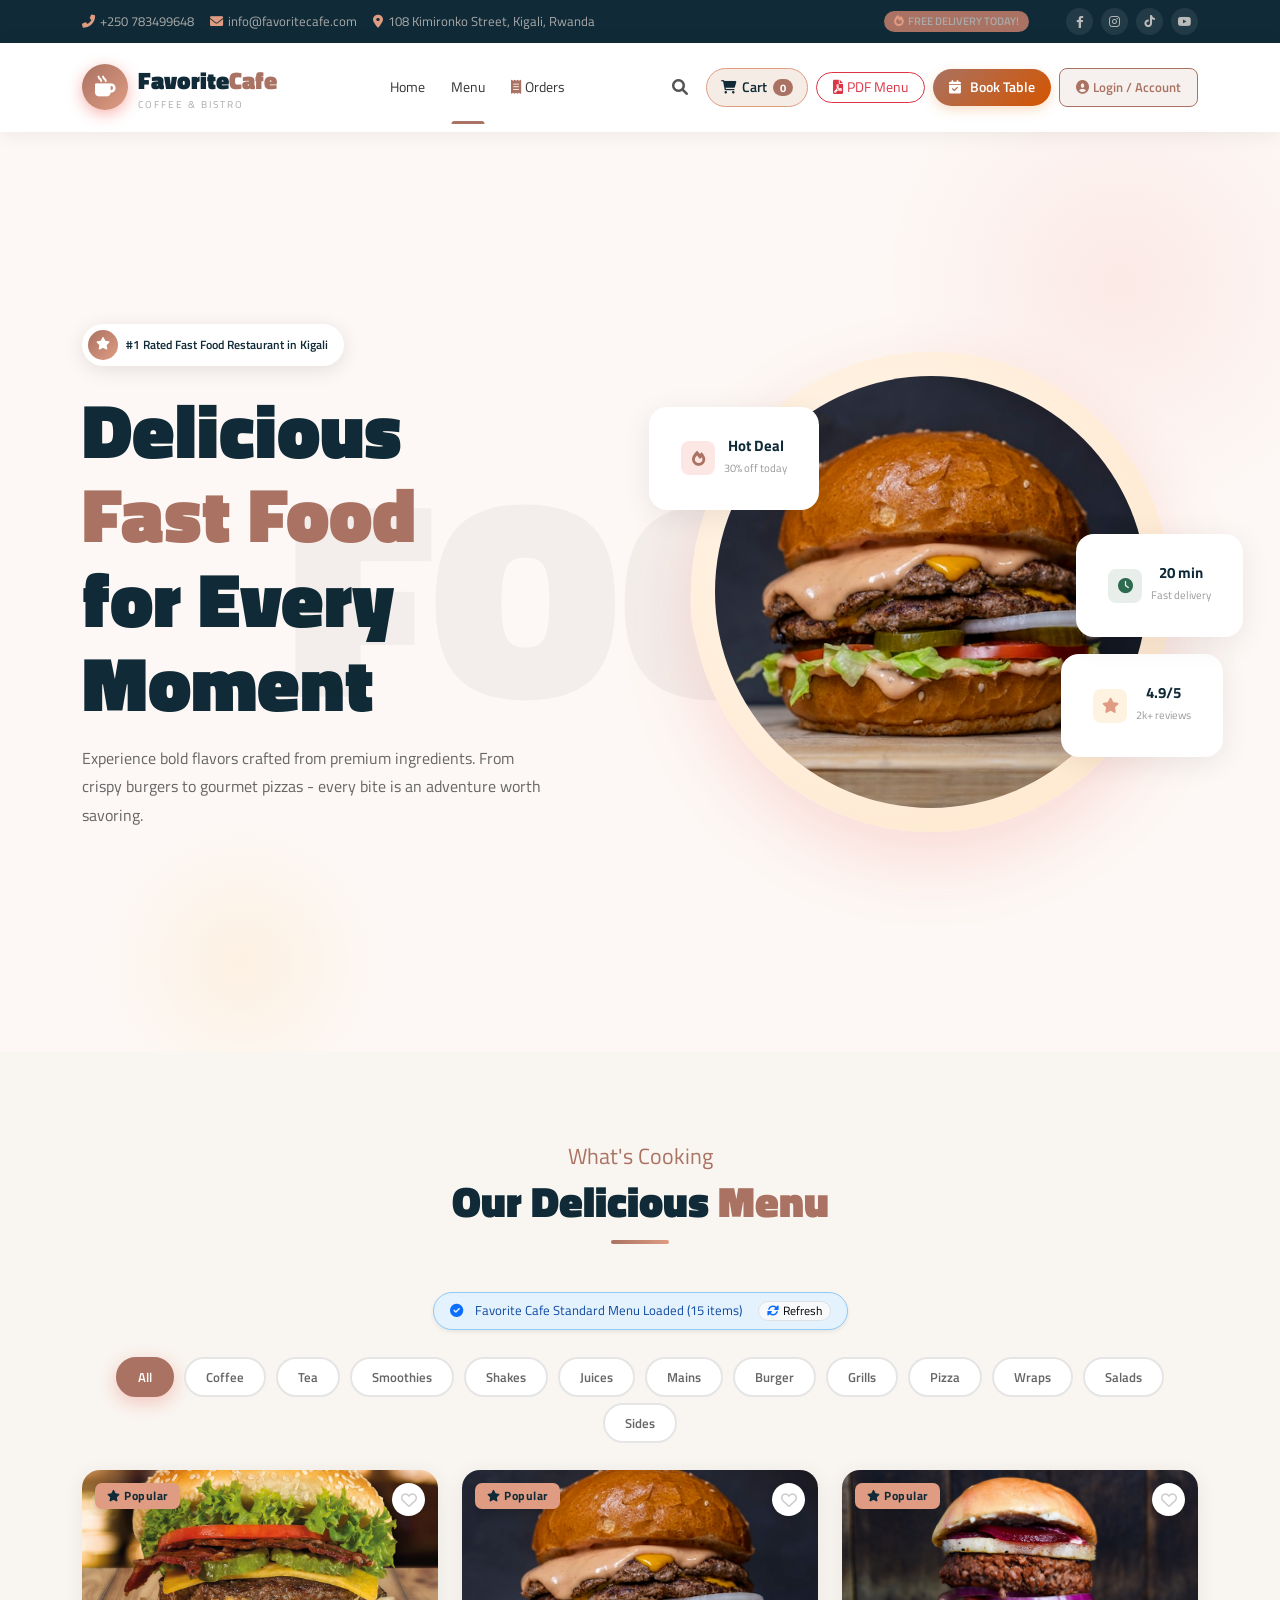
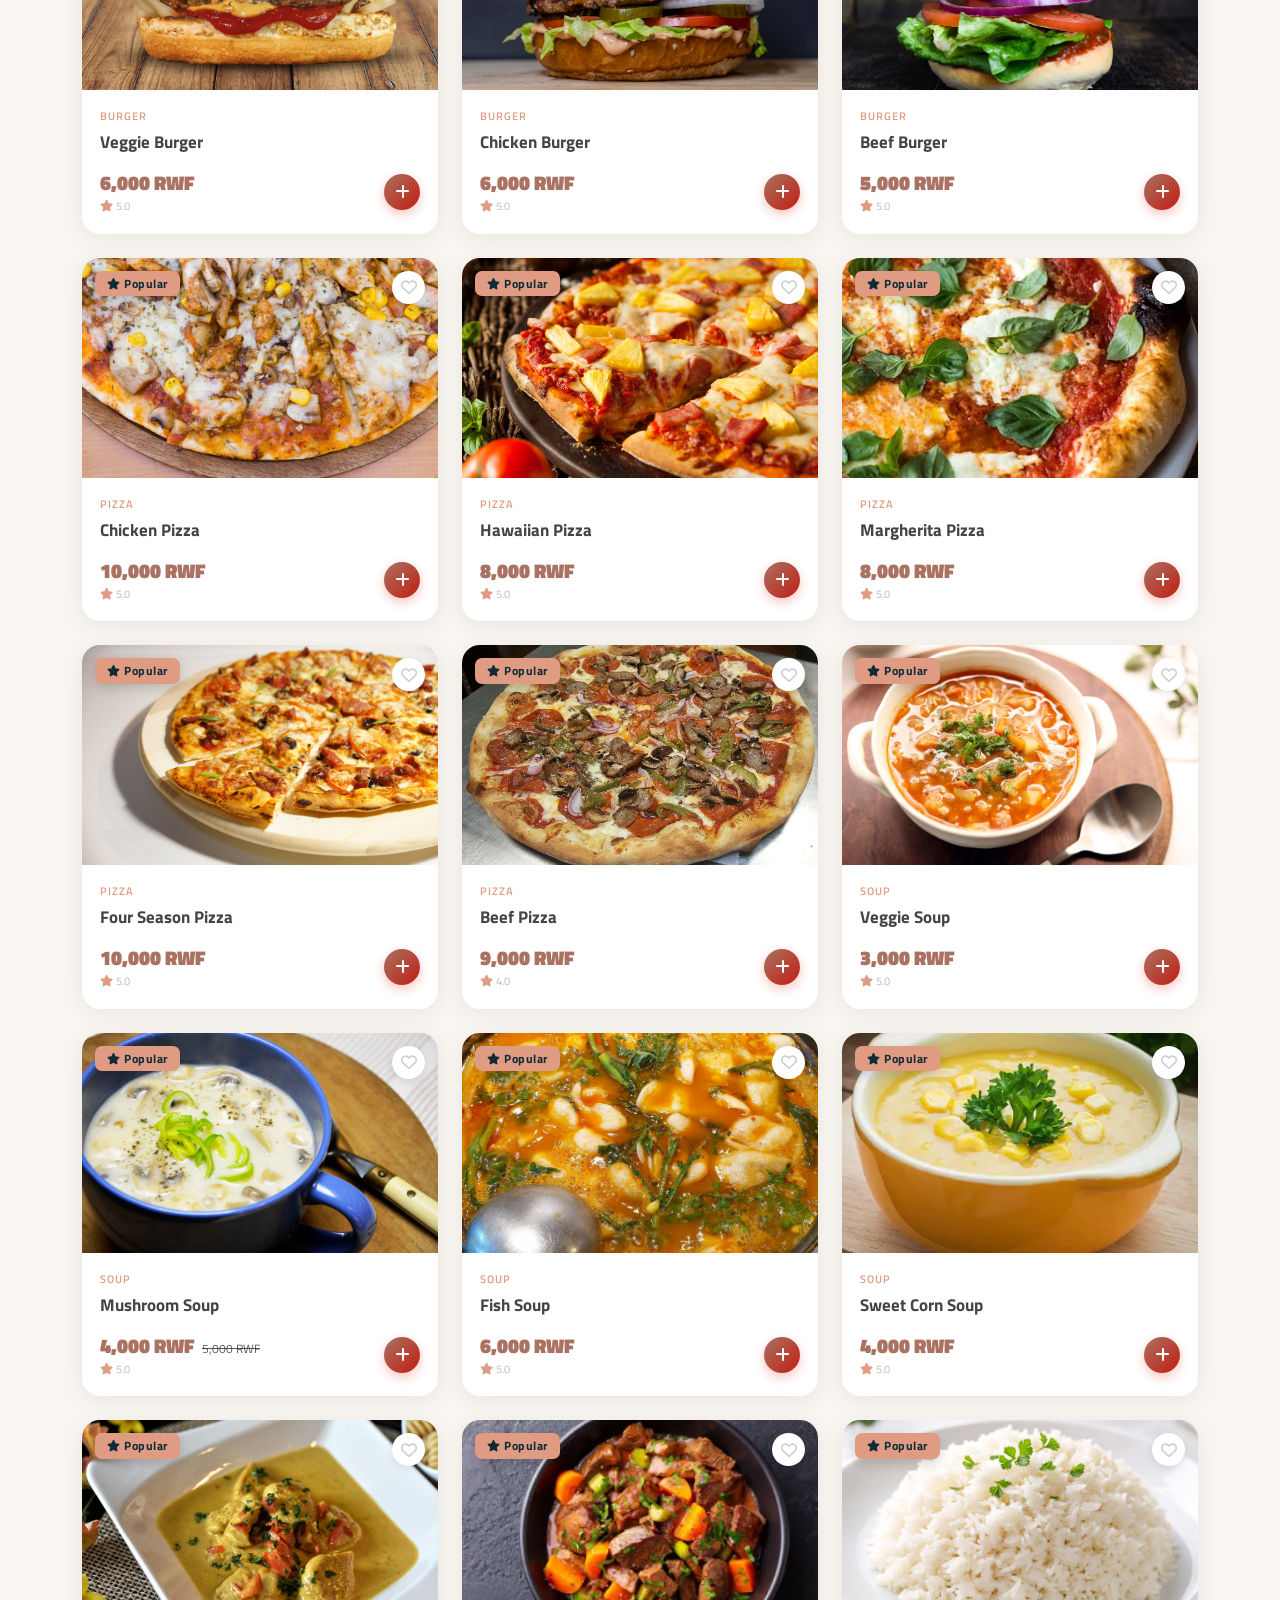
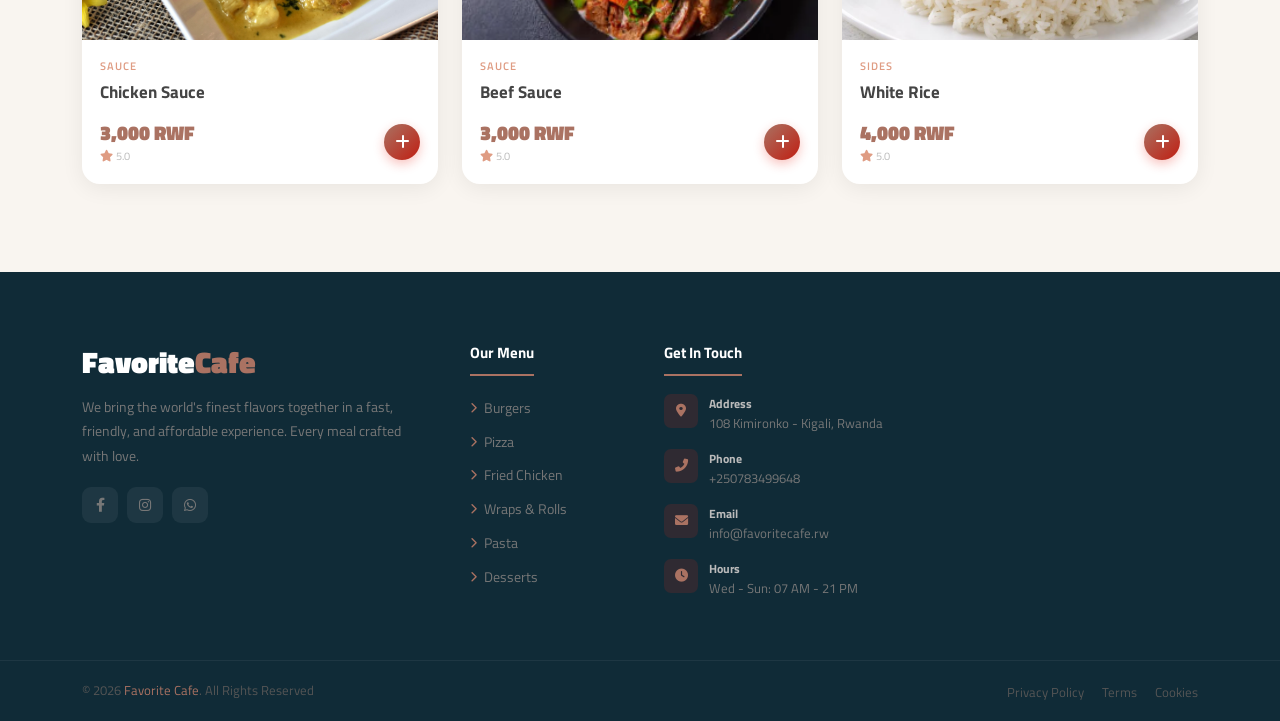
==== commit 1c8fb417: "Added favicons to admin & index" ====
--- a/index.html
+++ b/index.html
@@ -7,7 +7,10 @@
    <meta name="viewport" content="width=device-width, initial-scale=1">
    <meta name="author" content="Favorite Cafe">
    <meta name="description" content="Favorite Cafe - Modern Coffee & Bistro">
+
    <title>Favorite Cafe - Modern Coffee & Bistro</title>
+   <link rel="icon" type="image/x-icon" href="img/menu/menu.png">
+
    <link rel="manifest" href="manifest.json">
    <meta name="theme-color" content="#d3a04c">
    <!-- Google Fonts -->
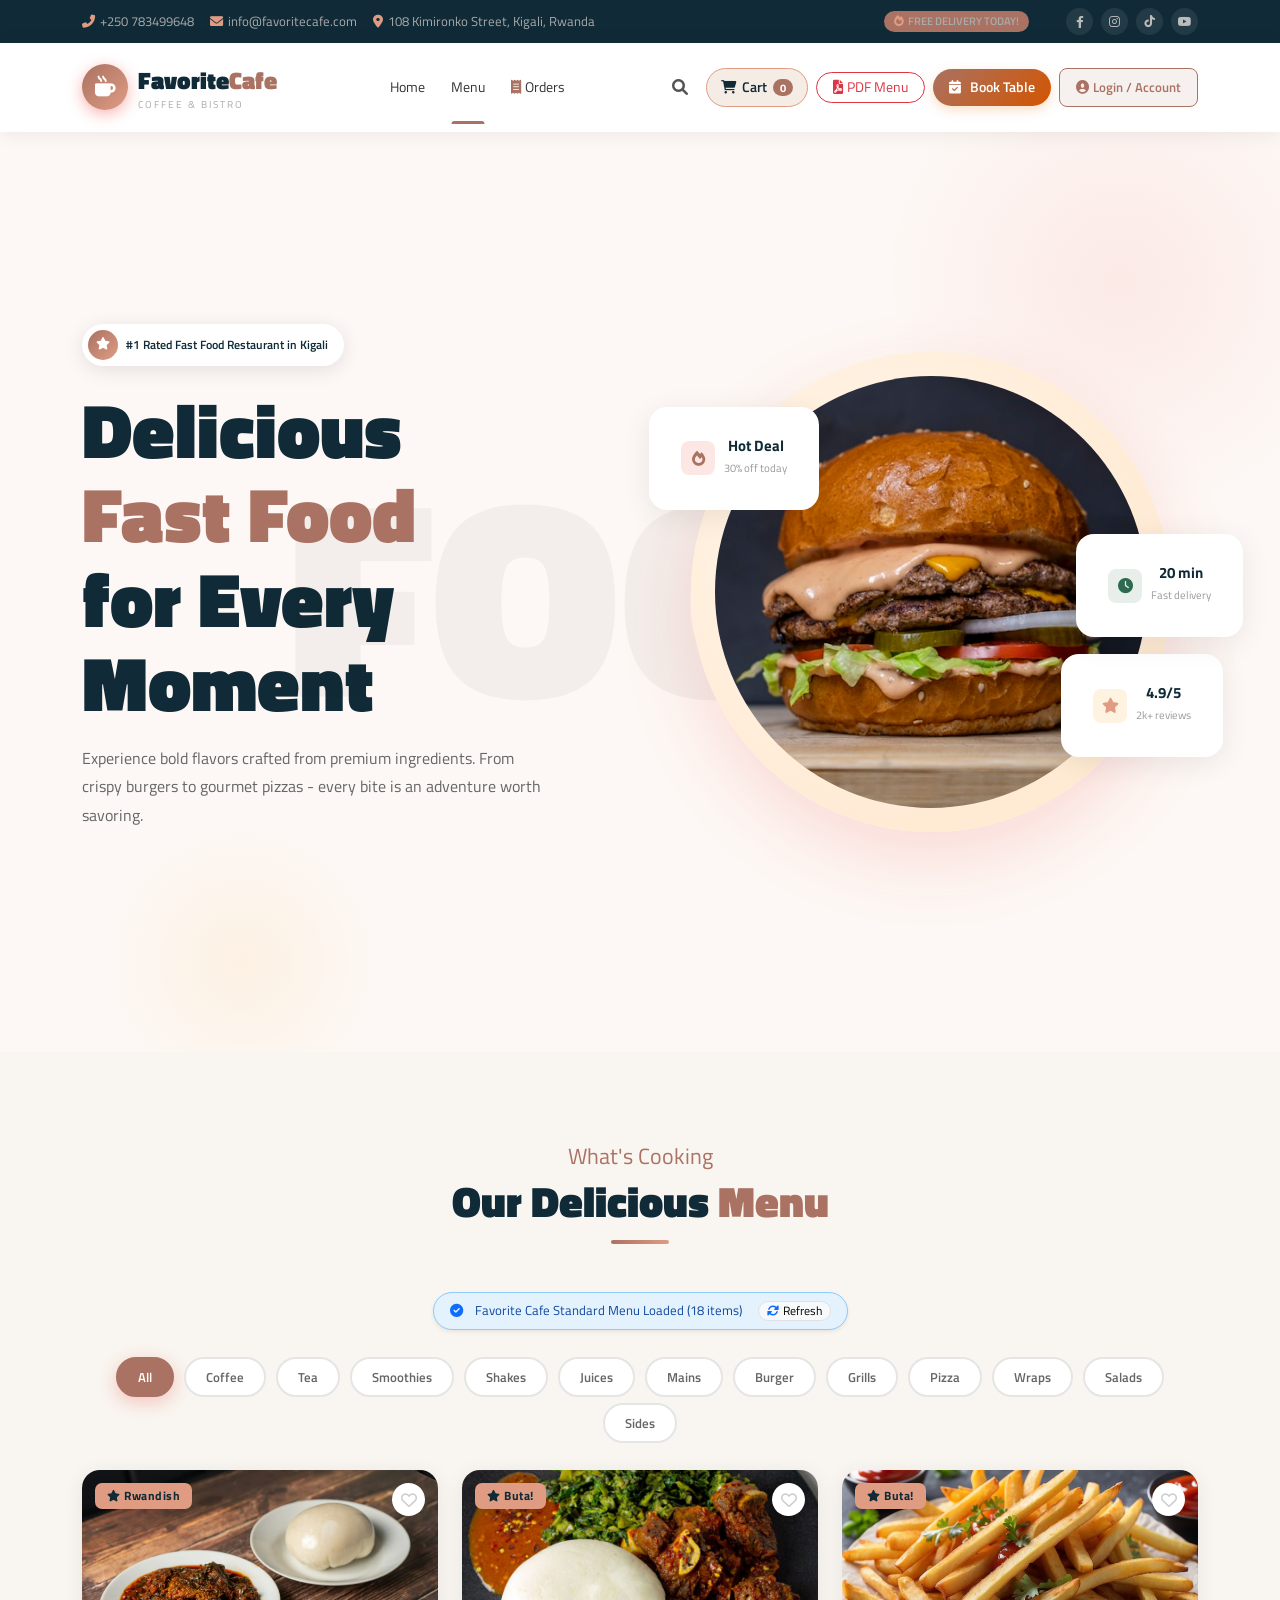
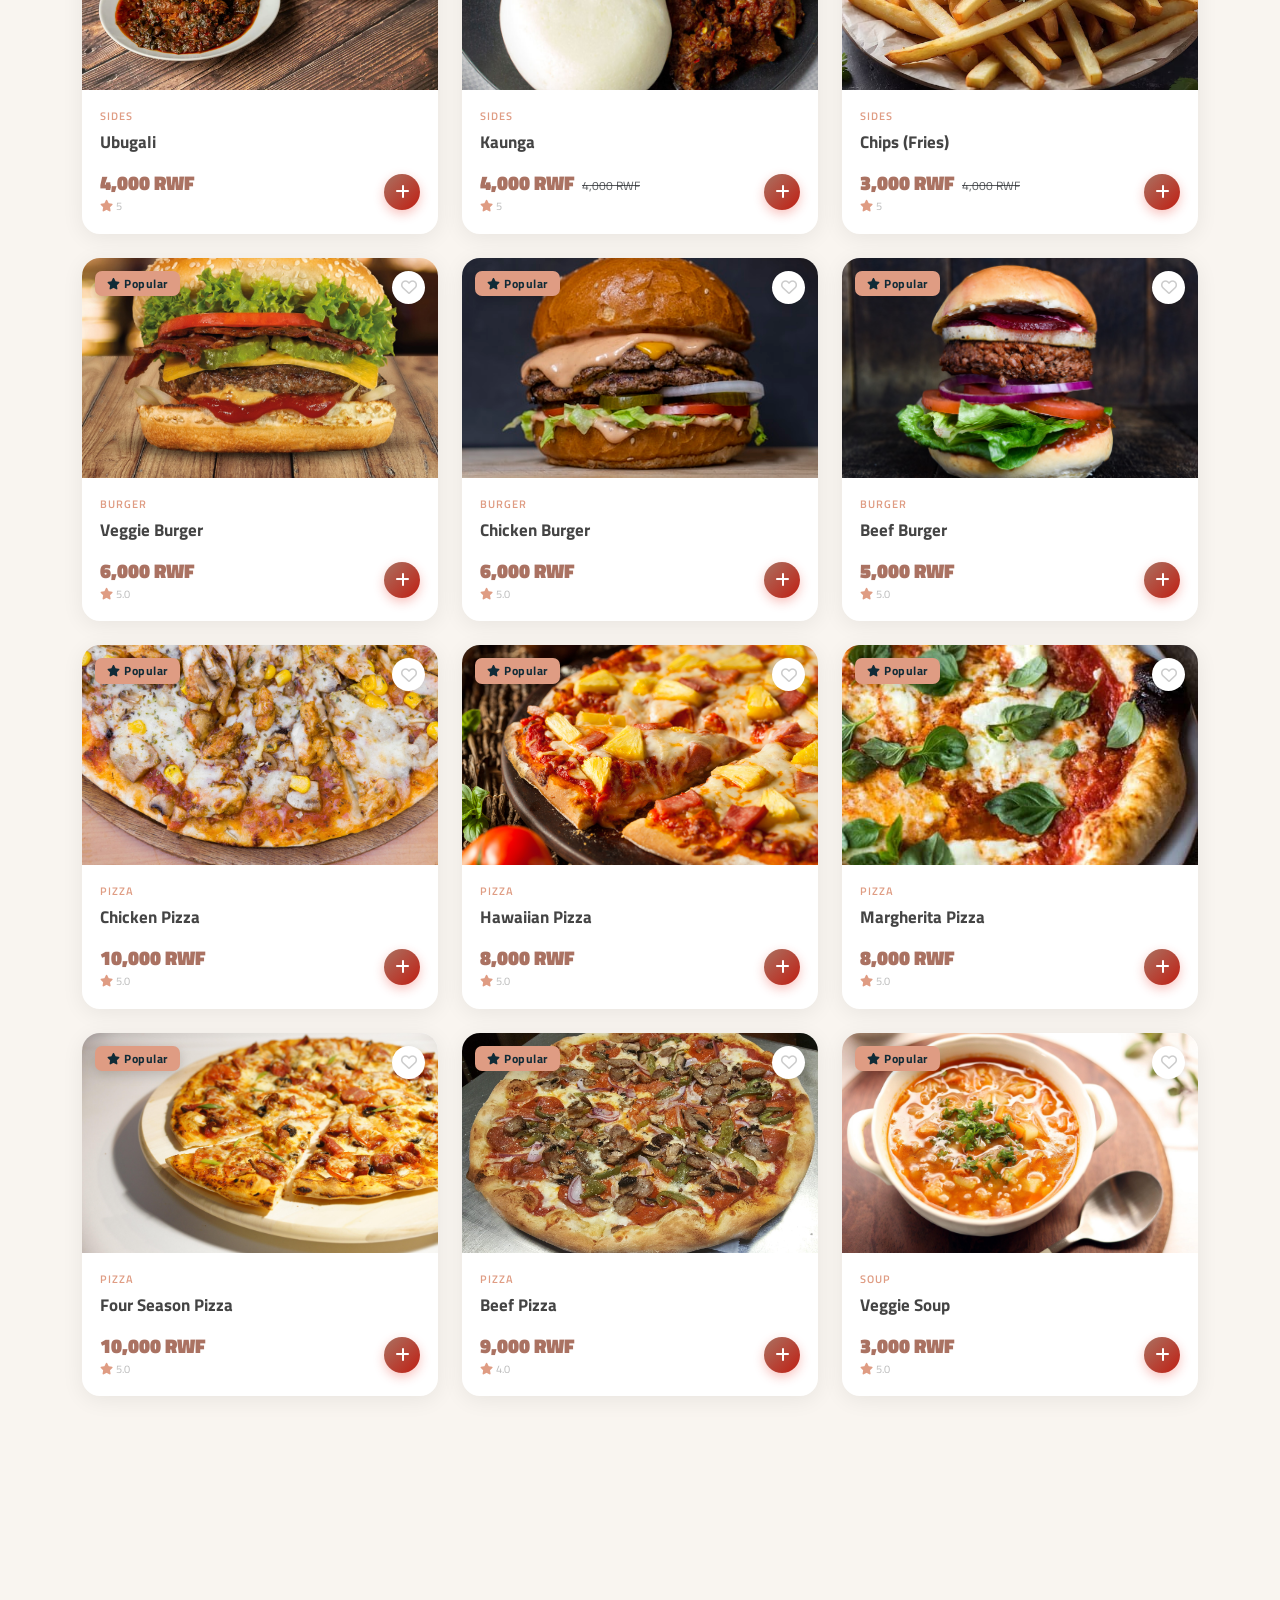
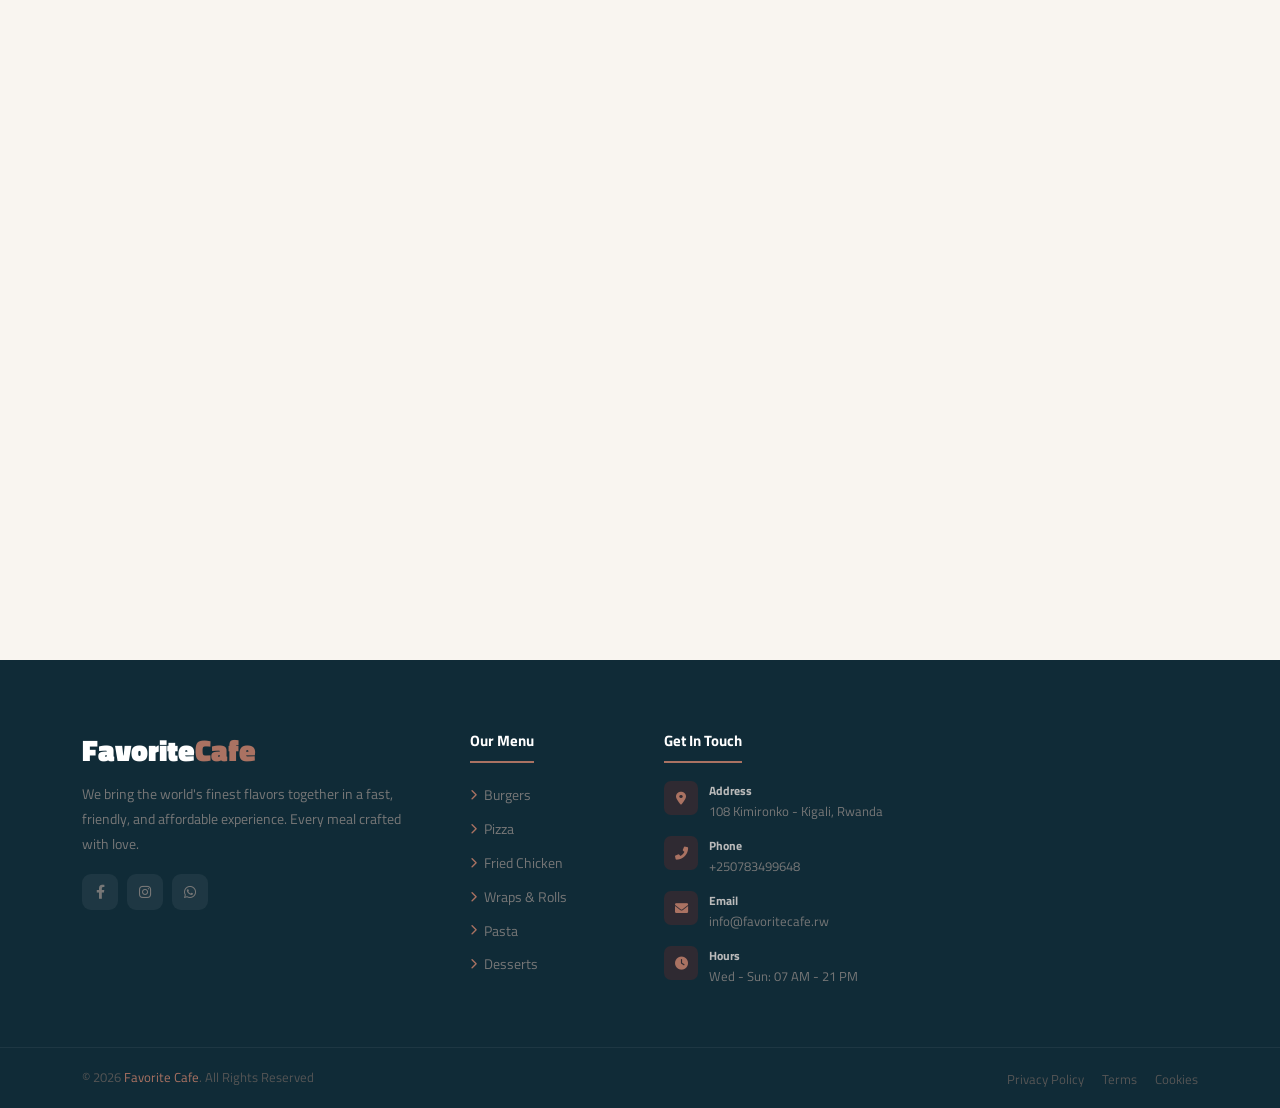
==== commit 64809be9: "Fix Admin DB sync, resolve notification spam, and update UI modals" ====
--- a/index.html
+++ b/index.html
@@ -27,7 +27,7 @@
    <!-- Local Icon & Styling Assets -->
    <link rel="stylesheet" href="css/all.min.css" />
    <link rel="stylesheet" href="css/magnific-popup.css" />
-   <link rel="stylesheet" href="css/style.css?v=14.0" />
+   <link rel="stylesheet" href="css/style.css?v=19.0" />
 
    <!-- ============================================================
          FIXED AUTH MODAL STYLES  (clean, reliable)
@@ -1357,26 +1357,31 @@
    <!-- ============================================================
          CHECKOUT MODAL
          ============================================================ -->
+   <!-- ============================================================
+         CHECKOUT MODAL (ENHANCED PREMIUM UI)
+         ============================================================ -->
    <div id="checkoutModal" class="custom-modal-overlay">
       <div class="modal-standard-box">
          <div class="modal-standard-header">
             <h4><i class="fas fa-credit-card me-2" style="color:var(--primary);"></i>Complete Your Order</h4>
-            <button type="button" class="modal-standard-close" onclick="closeCheckoutModal()"><i
-                  class="fas fa-times"></i></button>
-         </div>
-         <form id="checkoutForm" onsubmit="handleOrderSubmission(event)">
+            <button type="button" class="modal-standard-close" onclick="closeCheckoutModal()" title="Close Checkout">
+               <i class="fas fa-times"></i>
+            </button>
+         </div>
+         <form id="checkoutForm" novalidate onsubmit="event.preventDefault(); handleOrderSubmission(event);">
+            <!-- Service Option Selection -->
             <div class="mb-3">
-               <label class="form-label small text-muted font-weight-bold">Service Option</label>
-               <div class="d-flex gap-2">
-                  <button type="button" class="btn btn-sm btn-outline-dark flex-grow-1 active service-type-btn"
+               <label class="form-label small text-muted font-weight-bold uppercase-label"><i class="fas fa-concierge-bell me-1 text-primary"></i>Service Option</label>
+               <div class="d-flex gap-2 p-1 bg-light rounded-pill border">
+                  <button type="button" class="btn btn-sm flex-grow-1 rounded-pill active service-type-btn"
                      data-type="delivery" onclick="selectServiceType('delivery', this)">
                      <i class="fas fa-truck me-1"></i> Delivery
                   </button>
-                  <button type="button" class="btn btn-sm btn-outline-dark flex-grow-1 service-type-btn"
+                  <button type="button" class="btn btn-sm flex-grow-1 rounded-pill service-type-btn"
                      data-type="takeaway" onclick="selectServiceType('takeaway', this)">
                      <i class="fas fa-store me-1"></i> Pickup
                   </button>
-                  <button type="button" class="btn btn-sm btn-outline-dark flex-grow-1 service-type-btn"
+                  <button type="button" class="btn btn-sm flex-grow-1 rounded-pill service-type-btn"
                      data-type="dinein" onclick="selectServiceType('dinein', this)">
                      <i class="fas fa-chair me-1"></i> Dine-In
                   </button>
@@ -1384,17 +1389,17 @@
             </div>
 
             <!-- CUSTOMER LOYALTY POINTS REDEMPTION BANNER IN CHECKOUT -->
-            <div id="checkoutLoyaltyBox" class="p-3 mb-3 rounded-3 border" style="background:#fffbeb; border-color:#fef3c7 !important;">
+            <div id="checkoutLoyaltyBox" class="p-3 mb-3 rounded-3 border shadow-sm" style="background:#fffbeb; border-color:#fef3c7 !important;">
                <div class="d-flex justify-content-between align-items-center mb-1">
                   <strong class="text-dark small"><i class="fas fa-star text-warning me-1"></i>Redeem Legacy Loyalty Points</strong>
-                  <span class="badge bg-warning text-dark font-monospace" id="checkoutLoyaltyPointsBadge">2,500 Pts</span>
+                  <span class="badge bg-warning text-dark font-monospace px-2 py-1" id="checkoutLoyaltyPointsBadge">2,500 Pts</span>
                </div>
                <div class="small text-muted mb-2">Available Balance: <strong id="checkoutLoyaltyRwfVal" class="text-success">2,500 RWF</strong></div>
 
                <div id="checkoutLoyaltyInputRow">
                   <div class="input-group input-group-sm mb-2">
                      <input type="number" id="checkoutLoyaltyCustomInput" class="form-control font-monospace" placeholder="Choose points to use..." min="1" step="50" />
-                     <button type="button" class="btn btn-warning font-weight-bold" onclick="applyCustomLoyaltyPoints('checkout')">Apply Points</button>
+                     <button type="button" class="btn btn-warning font-weight-bold px-3" onclick="applyCustomLoyaltyPoints('checkout')">Apply Points</button>
                   </div>
                   <div class="d-flex gap-1">
                      <button type="button" class="btn btn-sm btn-outline-secondary py-1 text-dark flex-grow-1" style="font-size:0.78rem;" onclick="quickSelectLoyaltyPoints(500, 'checkout')">500 Pts</button>
@@ -1404,35 +1409,35 @@
                </div>
 
                <div id="checkoutLoyaltyActiveBadge" class="mt-2 text-center" style="display:none;">
-                  <div class="badge bg-success bg-opacity-10 text-success w-100 p-2 font-monospace mb-1 d-flex justify-content-between align-items-center fs-6">
+                  <div class="badge bg-success bg-opacity-10 text-success w-100 p-2 font-monospace mb-1 d-flex justify-content-between align-items-center fs-6 border border-success border-opacity-25 rounded-3">
                      <span><i class="fas fa-check-circle me-1"></i><span id="checkoutAppliedPointsText">0 Pts</span> Applied</span>
                      <strong id="checkoutAppliedDiscountText">-0 RWF</strong>
                   </div>
-                  <button type="button" class="btn btn-sm btn-link text-danger text-decoration-none p-0" style="font-size:0.8rem;" onclick="removeLoyaltyDiscount()">
+                  <button type="button" class="btn btn-sm btn-link text-danger text-decoration-none p-0 mt-1" style="font-size:0.8rem;" onclick="removeLoyaltyDiscount()">
                      <i class="fas fa-times me-1"></i> Remove Points Discount
                   </button>
                </div>
             </div>
 
-            <div class="auth-input-group">
-               <label>Full Name *</label>
-               <input type="text" id="orderCustName" class="form-control" placeholder="e.g. Eric Munyaneza" required />
-            </div>
-
-            <div class="auth-input-group">
-               <label>Phone Number *</label>
-               <input type="tel" id="orderCustPhone" class="form-control" placeholder="e.g. +250 788 123 456"
-                  required />
-            </div>
-
-            <div class="auth-input-group" id="addressInputGroup">
-               <label id="addressLabel">Delivery Address *</label>
-               <input type="text" id="orderCustAddress" class="form-control"
-                  placeholder="e.g. 108 Kimironko St, House #14" required />
-            </div>
-
+            <!-- Customer Detail Input Fields -->
+            <div class="auth-input-group mb-3">
+               <label class="form-label small text-muted font-weight-bold"><i class="fas fa-user me-1 text-secondary"></i>Full Name *</label>
+               <input type="text" id="orderCustName" class="form-control rounded-3" placeholder="e.g. Eric Munyaneza" required />
+            </div>
+
+            <div class="auth-input-group mb-3">
+               <label class="form-label small text-muted font-weight-bold"><i class="fas fa-phone me-1 text-secondary"></i>Phone Number *</label>
+               <input type="tel" id="orderCustPhone" class="form-control rounded-3" placeholder="e.g. +250 788 123 456" required />
+            </div>
+
+            <div class="auth-input-group mb-3" id="addressInputGroup">
+               <label id="addressLabel" class="form-label small text-muted font-weight-bold"><i class="fas fa-map-marker-alt me-1 text-secondary"></i>Delivery Address *</label>
+               <input type="text" id="orderCustAddress" class="form-control rounded-3" placeholder="e.g. 108 Kimironko St, House #14" required />
+            </div>
+
+            <!-- Payment Method Pills -->
             <div class="mb-3">
-               <label class="form-label small text-muted font-weight-bold">Payment Method</label>
+               <label class="form-label small text-muted font-weight-bold"><i class="fas fa-wallet me-1 text-secondary"></i>Payment Method</label>
                <div class="payment-pills">
                   <div class="payment-pill active" onclick="selectPaymentMethod('momo', this)">
                      <i class="fas fa-mobile-alt me-1"></i> Mobile Money
@@ -1446,60 +1451,48 @@
                </div>
             </div>
 
-            <!-- CUSTOMER LOYALTY POINTS REDEMPTION BANNER -->
-            <div id="checkoutLoyaltyBox" class="p-3 mb-3 rounded-3 border" style="background:#fffbeb; border-color:#fef3c7 !important;">
-               <div class="d-flex justify-content-between align-items-center mb-1">
-                  <strong class="text-dark small"><i class="fas fa-star text-warning me-1"></i>Redeem Legacy Loyalty Points</strong>
-                  <span class="badge bg-warning text-dark font-monospace" id="checkoutLoyaltyPointsBadge">2,500 Pts</span>
-               </div>
-               <div class="small text-muted mb-2">Available Value: <strong id="checkoutLoyaltyRwfVal" class="text-success">2,500 RWF</strong></div>
-               <button type="button" class="btn btn-sm btn-outline-warning text-dark font-weight-bold w-100 rounded-pill" id="checkoutRedeemPointsBtn" onclick="toggleLoyaltyPointsRedemption()">
-                  <i class="fas fa-coins me-1"></i> Redeem Points Discount
-               </button>
-            </div>
-
-            <div class="p-3 bg-light rounded-3 mb-3">
+            <!-- Order Total Summary Box -->
+            <div class="p-3 bg-light rounded-3 mb-3 border">
                <div class="d-flex justify-content-between text-muted small mb-1">
                   <span>Order Items:</span>
-                  <span id="checkoutItemsSummary">0 items</span>
+                  <span id="checkoutItemsSummary" class="fw-semibold">0 items</span>
                </div>
                <div class="d-flex justify-content-between font-weight-bold fs-6">
                   <span>Total Amount Due:</span>
-                  <span id="checkoutTotalSummary" style="color:var(--primary);">RWF 0</span>
+                  <span id="checkoutTotalSummary" style="color:var(--primary); font-size:1.15rem;">0 RWF</span>
                </div>
             </div>
 
             <button type="submit" class="btn-checkout-submit">
-               <i class="fas fa-check-circle me-1"></i> Confirm & Place Order
+               <i class="fas fa-check-circle me-1"></i> Confirm &amp; Place Order
             </button>
          </form>
       </div>
    </div>
 
    <!-- ============================================================
-         ORDER SUCCESS CONFIRMATION MODAL
+         ORDER SUCCESS CONFIRMATION MODAL (ENHANCED PREMIUM UI)
          ============================================================ -->
    <div id="orderSuccessModal" class="custom-modal-overlay">
-      <div class="modal-standard-box text-center p-4">
-         <div class="bico mx-auto mb-3"
-            style="width:68px;height:68px;font-size:2rem;background:linear-gradient(135deg,#2d6a4f,#1b4332);">
+      <div class="modal-standard-box text-center" style="max-width:480px; padding: 32px 28px 28px 28px !important; border-radius: 24px; overflow: visible !important;">
+         <div class="bico mx-auto mb-3 shadow-lg"
+            style="width:76px; height:76px; font-size:2.4rem; background:linear-gradient(135deg, #2d6a4f, #1b4332); color:#fff; border-radius:50%; display:flex; align-items:center; justify-content:center; margin-top:4px; box-shadow:0 12px 28px rgba(45, 106, 79, 0.4) !important;">
             <i class="fas fa-check"></i>
          </div>
-         <h3 style="font-family:'Titillium Web',sans-serif;color:var(--dark);">Order Confirmed!</h3>
-         <p class="text-muted small">Thank you for ordering with Mashariki Restaurant. Your order has been dispatched to
-            our kitchen.</p>
-
-         <div class="bg-light p-3 rounded-3 my-3">
-            <div class="small text-muted mb-1">Order Tracking Number</div>
-            <h4 id="successOrderCode" class="text-dark font-weight-bold mb-0">#MSH-0000</h4>
-            <div class="small text-success mt-2"><i class="fas fa-clock me-1"></i> Estimated Prep Time: 20-30 mins</div>
-         </div>
-
-         <div class="d-flex gap-2 mt-4">
-            <button type="button" class="btn btn-outline-dark flex-grow-1"
+         <h3 style="font-family:'Titillium Web',sans-serif; color:var(--dark); font-weight:700;" class="mb-2">Order Confirmed!</h3>
+         <p class="text-muted small mb-3">Thank you for ordering with <strong>Favorite Cafe &amp; Restaurant</strong>. Your order has been dispatched live to our kitchen.</p>
+
+         <div class="bg-light p-3 rounded-3 my-3 border">
+            <div class="small text-muted mb-1 text-uppercase fw-semibold" style="letter-spacing: 0.5px;">Order Tracking Number</div>
+            <h4 id="successOrderCode" class="text-dark font-weight-bold mb-0 font-monospace" style="font-size:1.65rem; color:var(--primary) !important;">#FC-0000</h4>
+            <div class="small text-success mt-2 fw-semibold"><i class="fas fa-clock me-1"></i> Estimated Prep Time: 20-30 mins</div>
+         </div>
+
+         <div class="d-flex gap-2 mt-4 pt-1 mb-1">
+            <button type="button" class="btn btn-outline-dark flex-grow-1 rounded-pill py-2"
                onclick="closeOrderSuccessModal()">Close</button>
-            <button type="button" class="btn btn-primary flex-grow-1"
-               style="background:var(--primary);border-color:var(--primary);" onclick="viewOrderFromSuccess()">
+            <button type="button" class="btn btn-primary flex-grow-1 rounded-pill py-2 font-weight-bold"
+               style="background:var(--primary); border-color:var(--primary); box-shadow:0 4px 15px rgba(170,114,98,0.3);" onclick="viewOrderFromSuccess()">
                <i class="fas fa-truck me-1"></i> Track Order
             </button>
          </div>
@@ -1525,26 +1518,32 @@
    <!-- ============================================================
          ORDER TIMELINE TRACKING MODAL
          ============================================================ -->
+   <!-- ============================================================
+         ORDER TIMELINE TRACKING MODAL (ENHANCED PREMIUM UI)
+         ============================================================ -->
    <div id="timelineModal" class="custom-modal-overlay">
-      <div class="modal-standard-box">
+      <div class="modal-standard-box" style="max-width:520px;">
          <div class="modal-standard-header">
-            <div>
-               <h4 id="timelineOrderCode" class="mb-0">Order #MSH-0000</h4>
-               <span id="timelineStatusBadge" class="status-badge bg-info text-dark">Processing</span>
-            </div>
-            <button type="button" class="modal-standard-close" onclick="closeTimelineModal()"><i
-                  class="fas fa-times"></i></button>
-         </div>
-         <div id="timelineDetailsContent" class="mb-3 p-3 bg-light rounded-3 small">
-            <!-- Summary of items in tracked order -->
-         </div>
-         <h6 class="font-weight-bold text-uppercase small text-muted mb-2">Live Delivery Status</h6>
-         <div class="timeline-stepper" id="timelineStepper">
-            <!-- Timeline steps rendered here -->
-         </div>
-         <button type="button" class="btn btn-sm btn-outline-dark w-100 mt-4" onclick="closeTimelineModal()">
-            Back to Orders
-         </button>
+            <div class="d-flex align-items-center gap-2 flex-wrap">
+               <h4 id="timelineOrderCode" class="mb-0 font-monospace">Order #FC-0000</h4>
+               <span id="timelineStatusBadge" class="status-badge badge bg-info text-dark rounded-pill px-3 py-1 fw-semibold">Kitchen Preparing</span>
+            </div>
+            <button type="button" class="modal-standard-close" onclick="closeTimelineModal()" title="Close Tracking"><i class="fas fa-times"></i></button>
+         </div>
+         <div class="modal-standard-body p-4" style="overflow-y:auto; flex:1 1 auto; max-height:82vh;">
+            <div id="timelineDetailsContent" class="mb-3 p-3 bg-light rounded-3 small border">
+               <!-- Summary of items in tracked order -->
+            </div>
+            <h6 class="font-weight-bold text-uppercase small text-muted mb-2" style="letter-spacing: 0.5px;">
+               <i class="fas fa-stream me-1 text-primary"></i>Live Delivery Status
+            </h6>
+            <div class="timeline-stepper" id="timelineStepper">
+               <!-- Timeline steps rendered dynamically -->
+            </div>
+            <button type="button" class="btn btn-outline-dark w-100 mt-4 rounded-pill py-2 font-weight-bold" onclick="closeTimelineModal()">
+               <i class="fas fa-arrow-left me-1"></i> Back to Orders
+            </button>
+         </div>
       </div>
    </div>
 
@@ -1657,10 +1656,10 @@
          MOBILE MONEY USSD & PIN SIMULATOR MODAL (SMARTPHONE DESIGN)
          ============================================================ -->
    <div id="momoUssdModal" class="custom-modal-overlay">
-      <div class="modal-standard-box text-center p-4" style="max-width:390px; border-radius:24px; box-shadow:0 20px 40px rgba(0,0,0,0.3); border:none;">
+      <div class="modal-standard-box text-center" style="max-width:390px; border-radius:28px; max-height:86vh; overflow-y:auto; box-shadow:0 25px 50px rgba(0,0,0,0.35); border:none; padding:28px 24px 28px 24px !important;">
          
          <!-- Dual Operator Selector Pills -->
-         <div class="d-flex gap-2 mb-3 p-1 rounded-pill" style="background:#f1f5f9; border:1px solid #e2e8f0;">
+         <div class="d-flex gap-2 mb-3 p-1 rounded-pill mt-1" style="background:#f1f5f9; border:1px solid #e2e8f0;">
             <button type="button" class="btn btn-sm flex-fill rounded-pill py-2 font-weight-bold" id="momoOpMtnBtn" style="background:#ffcc00; color:#000; border:none; box-shadow:0 2px 6px rgba(255,204,0,0.4);" onclick="selectMomoOperator('MTN')">
                <i class="fas fa-mobile-alt me-1"></i> MTN MoMo
             </button>
@@ -1678,10 +1677,10 @@
          <div class="p-3 mb-3 text-start rounded-3 shadow-sm" style="background:linear-gradient(135deg, #0f172a, #1e293b); color:#38bdf8; border:1px solid #334155;">
             <div class="d-flex align-items-center justify-content-between mb-2">
                <span class="badge bg-warning text-dark font-monospace" style="font-size:0.65rem;"><i class="fas fa-terminal me-1"></i>USSD PROMPT *182#</span>
-               <span class="small text-muted font-monospace" style="font-size:0.7rem;">Mashariki POS</span>
+               <span class="small text-muted font-monospace" style="font-size:0.7rem;">Favorite Cafe POS</span>
             </div>
             <div class="small text-light mb-3" style="line-height:1.4;">
-               "Pay <strong id="momoPaymentAmount" class="text-warning fs-6">0 RWF</strong> to Mashariki Restaurant Ltd? Enter 4-digit PIN:"
+               "Pay <strong id="momoPaymentAmount" class="text-warning fs-6">0 RWF</strong> to Favorite Cafe &amp; Restaurant? Enter 4-digit PIN:"
             </div>
 
             <!-- PIN Display Dots Container -->
@@ -1709,7 +1708,7 @@
          </div>
 
          <!-- Bottom Action Buttons -->
-         <div class="d-flex gap-2">
+         <div class="d-flex gap-2 mt-2 pt-1 mb-1">
             <button type="button" class="btn btn-outline-secondary w-50 py-2 font-weight-bold rounded-pill" onclick="cancelMomoUssd()">Cancel</button>
             <button type="button" class="btn btn-success w-50 py-2 font-weight-bold rounded-pill" style="background:#16a34a; border-color:#16a34a;" onclick="confirmMomoUssdSuccess()">
                <i class="fas fa-check-circle me-1"></i> Approve Payment
@@ -1731,7 +1730,7 @@
          <!-- Printable Thermal Receipt Container -->
          <div id="printableReceiptArea" class="receipt-paper p-4 bg-white text-dark border rounded-3 font-monospace">
             <div class="text-center mb-3 border-bottom pb-3">
-               <h4 class="font-weight-bold mb-0 text-uppercase" style="letter-spacing:1px;">MASHARIKI RESTAURANT</h4>
+               <h4 class="font-weight-bold mb-0 text-uppercase" style="letter-spacing:1px;">FAVORITE CAFE &amp; RESTAURANT</h4>
                <div class="small text-muted">108 Kimironko St, Kigali - Rwanda</div>
                <div class="small text-muted">TEL: +250 720 966 666 | TIN: 102938475</div>
                <div class="badge bg-dark text-white mt-2 px-3 py-1">OFFICIAL TAX RECEIPT</div>
@@ -1783,7 +1782,7 @@
                    <img id="receiptQrImg" src="https://api.qrserver.com/v1/create-qr-code/?size=100x100&data=https://ebm.rra.gov.rw/verify/MSH-8492" alt="RRA EBM QR Verification" />
                    <div class="small text-muted font-monospace mt-1" style="font-size:0.62rem;">RRA EBM v2.1 VERIFIED</div>
                 </div>
-                <div class="small text-muted mb-1">Thank you for dining with Mashariki!</div>
+                <div class="small text-muted mb-1">Thank you for dining with Favorite Cafe &amp; Restaurant!</div>
                 <div class="small font-weight-bold">*** Murakoze Cyane ***</div>
              </div>
           </div>
--- a/css/style.css
+++ b/css/style.css
@@ -3239,45 +3239,106 @@
 .modal-standard-box {
   background: #ffffff;
   width: 100%;
-  max-width: 540px;
-  max-height: 90vh;
-  border-radius: 24px;
-  overflow-y: auto;
-  padding: 28px;
+  max-width: 560px;
+  max-height: 88vh;
+  border-radius: 20px;
+  overflow: hidden;
+  padding: 0 !important;
   position: relative;
   box-shadow: 0 25px 70px rgba(0, 0, 0, 0.4);
+  display: flex;
+  flex-direction: column;
+}
+
+.modal-standard-box form, form#checkoutForm {
+  display: flex !important;
+  flex-direction: column !important;
+  flex: 1 1 auto !important;
+  min-height: 0 !important;
+  overflow-y: auto !important;
+  padding: 20px 24px 24px 24px !important;
+  -webkit-overflow-scrolling: touch !important;
+}
+
+/* Service Option Segmented Buttons */
+.service-type-btn {
+  border: none !important;
+  color: #64748b !important;
+  font-weight: 600 !important;
+  font-size: 0.84rem !important;
+  padding: 8px 12px !important;
+  transition: all 0.25s ease !important;
+  background: transparent !important;
+}
+.service-type-btn.active {
+  background: #102b37 !important;
+  color: #ffffff !important;
+  box-shadow: 0 4px 12px rgba(16, 43, 55, 0.25) !important;
+}
+.service-type-btn:hover:not(.active) {
+  background: rgba(16, 43, 55, 0.06) !important;
+  color: #102b37 !important;
+}
+
+.modal-standard-box form::-webkit-scrollbar, form#checkoutForm::-webkit-scrollbar {
+  width: 6px;
+}
+.modal-standard-box form::-webkit-scrollbar-track, form#checkoutForm::-webkit-scrollbar-track {
+  background: #f1f5f9;
+  border-radius: 4px;
+}
+.modal-standard-box form::-webkit-scrollbar-thumb, form#checkoutForm::-webkit-scrollbar-thumb {
+  background: #cbd5e1;
+  border-radius: 4px;
+}
+.modal-standard-box form::-webkit-scrollbar-thumb:hover, form#checkoutForm::-webkit-scrollbar-thumb:hover {
+  background: #94a3b8;
 }
 
 .modal-standard-header {
+  padding: 18px 24px;
+  background: #102b37;
+  color: #ffffff;
   display: flex;
   align-items: center;
   justify-content: space-between;
-  margin-bottom: 20px;
-  border-bottom: 1px solid #f1f5f9;
-  padding-bottom: 12px;
-}
-.modal-standard-header h4 {
+  border-top-left-radius: 20px;
+  border-top-right-radius: 20px;
   margin: 0;
-  font-size: 1.25rem;
-  font-family: 'Poppins', sans-serif;
+  width: 100%;
+  flex-shrink: 0;
+}
+.modal-standard-header h4, .modal-standard-header h5 {
+  margin: 0;
+  font-size: 1.2rem;
+  font-family: 'Titillium Web', sans-serif;
   font-weight: 700;
-  color: var(--dark);
+  color: #ffffff;
+  display: flex;
+  align-items: center;
+}
+.modal-standard-header h4 i, .modal-standard-header h5 i {
+  color: #df9c83 !important;
+  font-size: 1.15rem;
 }
 .modal-standard-close {
-  background: #f1f5f9;
+  background: rgba(255, 255, 255, 0.18);
   border: none;
-  color: #64748b;
+  color: #ffffff;
   width: 32px;
   height: 32px;
   border-radius: 50%;
   cursor: pointer;
-  transition: 0.2s;
+  transition: all 0.2s ease;
   display: flex;
   align-items: center;
   justify-content: center;
 }
 .modal-standard-close:hover {
-  background: #e2e8f0;
+  background: rgba(255, 255, 255, 0.35);
+  color: #ffffff;
+  transform: scale(1.05);
+}
   color: var(--dark);
 }
 
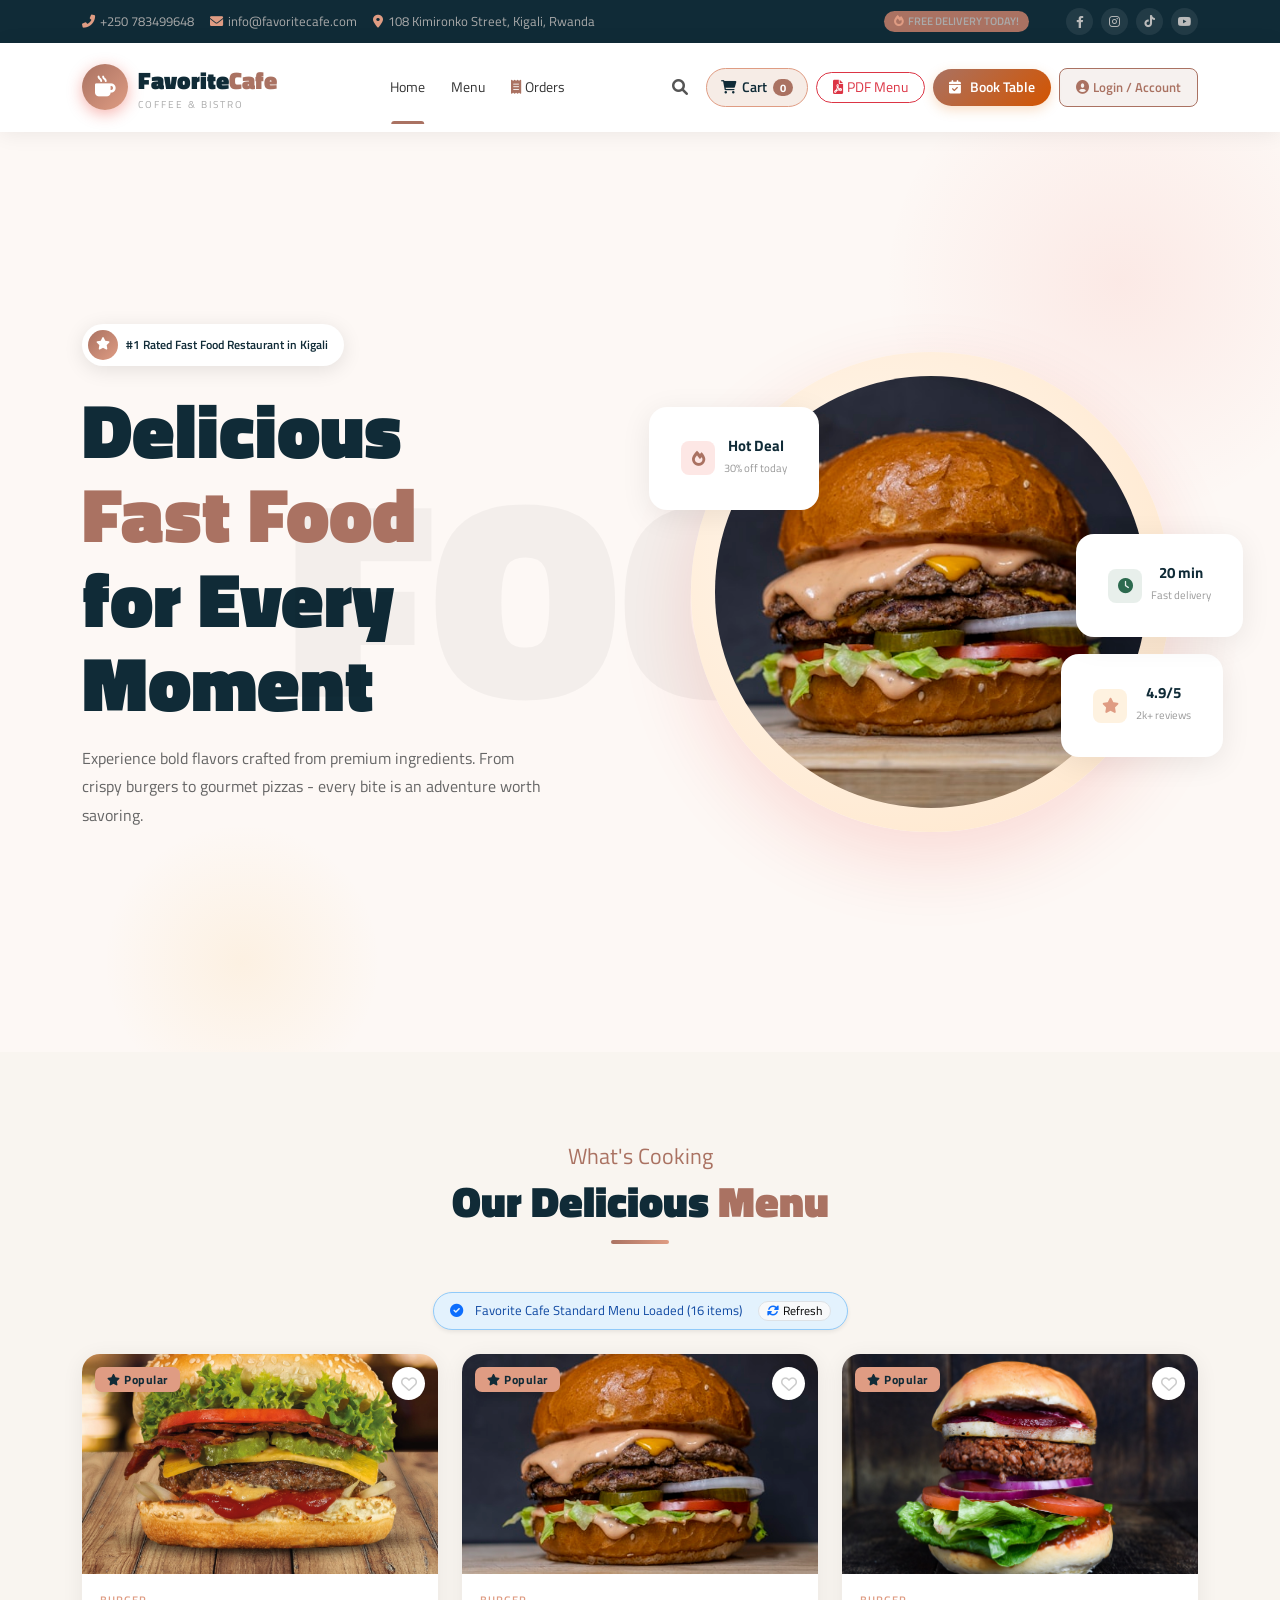
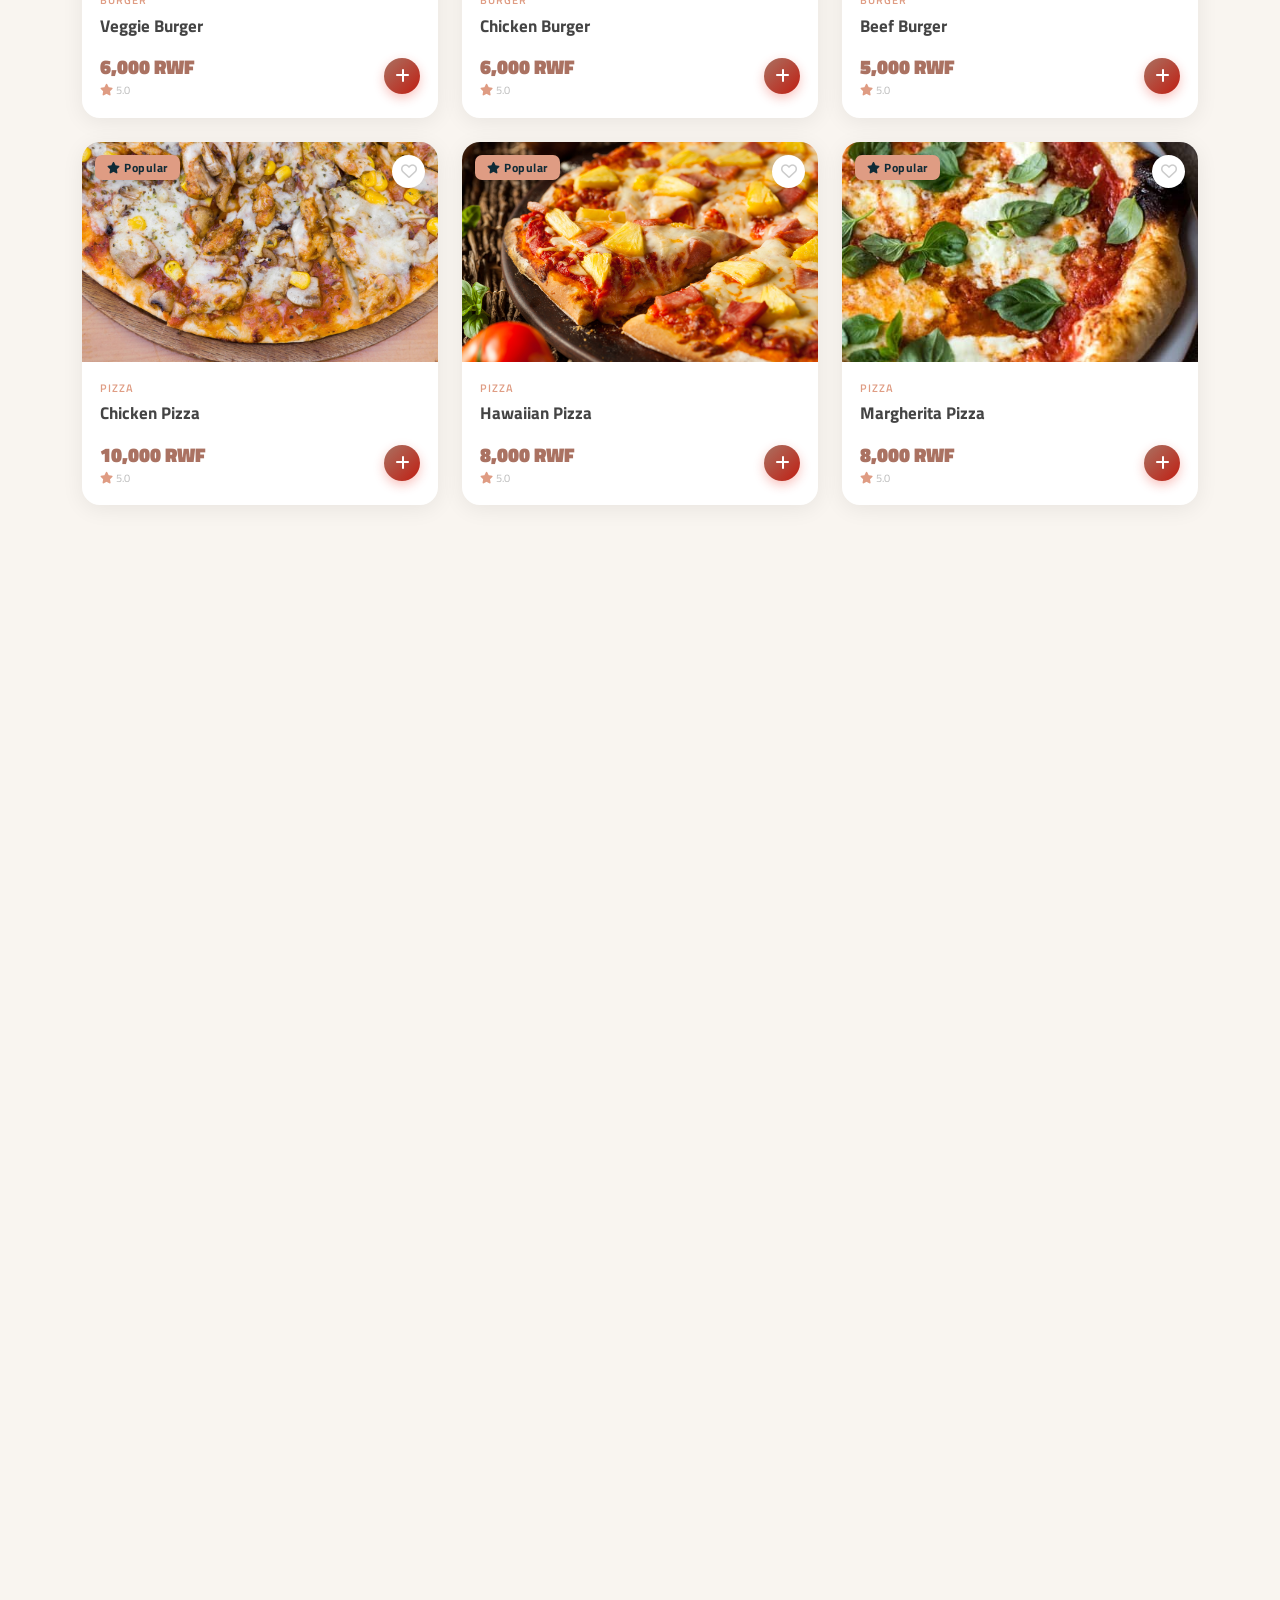
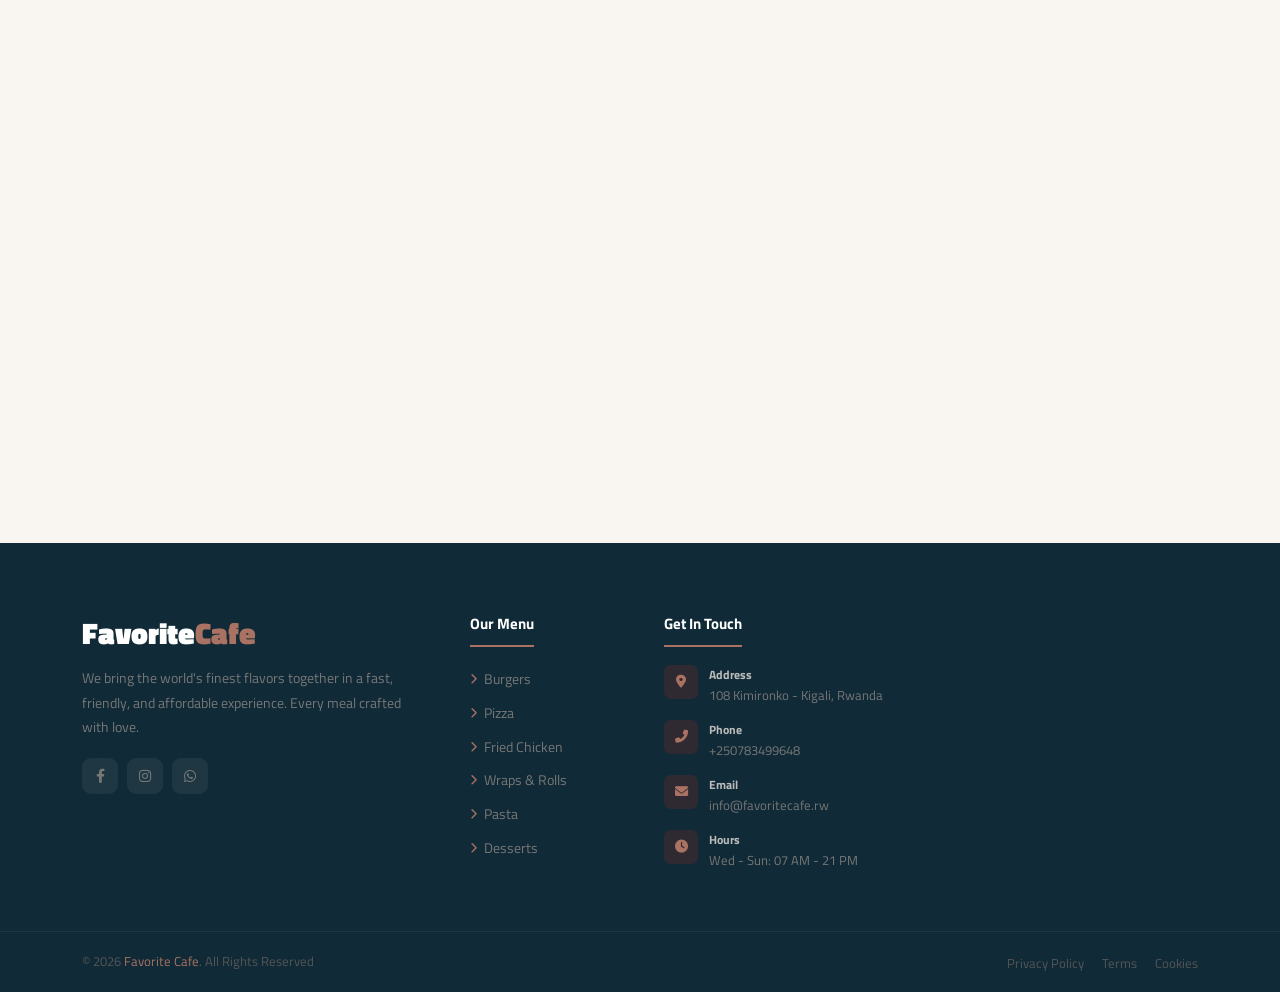
==== commit c0cd6d50: "Fix UI sync bugs and dynamic DB population for menus/categories. Stage : Prototype phase 1" ====
--- a/index.html
+++ b/index.html
@@ -771,19 +771,6 @@
             </div>
          </div>
          <div class="text-center mb-4" id="categoryFilterBar" data-aos="fade-up">
-            <button class="filtbtn active" data-f="all">All</button>
-            <button class="filtbtn" data-f="coffee">Coffee</button>
-            <button class="filtbtn" data-f="tea">Tea</button>
-            <button class="filtbtn" data-f="smoothies">Smoothies</button>
-            <button class="filtbtn" data-f="shakes">Shakes</button>
-            <button class="filtbtn" data-f="juices">Juices</button>
-            <button class="filtbtn" data-f="mains">Mains</button>
-            <button class="filtbtn" data-f="burger">Burger</button>
-            <button class="filtbtn" data-f="grills">Grills</button>
-            <button class="filtbtn" data-f="pizza">Pizza</button>
-            <button class="filtbtn" data-f="wraps">Wraps</button>
-            <button class="filtbtn" data-f="salads">Salads</button>
-            <button class="filtbtn" data-f="sides">Sides</button>
          </div>
          <div class="row g-4" id="mgrid">
              <!-- SKELETON PLACEHOLDERS (Replaced instantly by DB / LocalStorage) -->
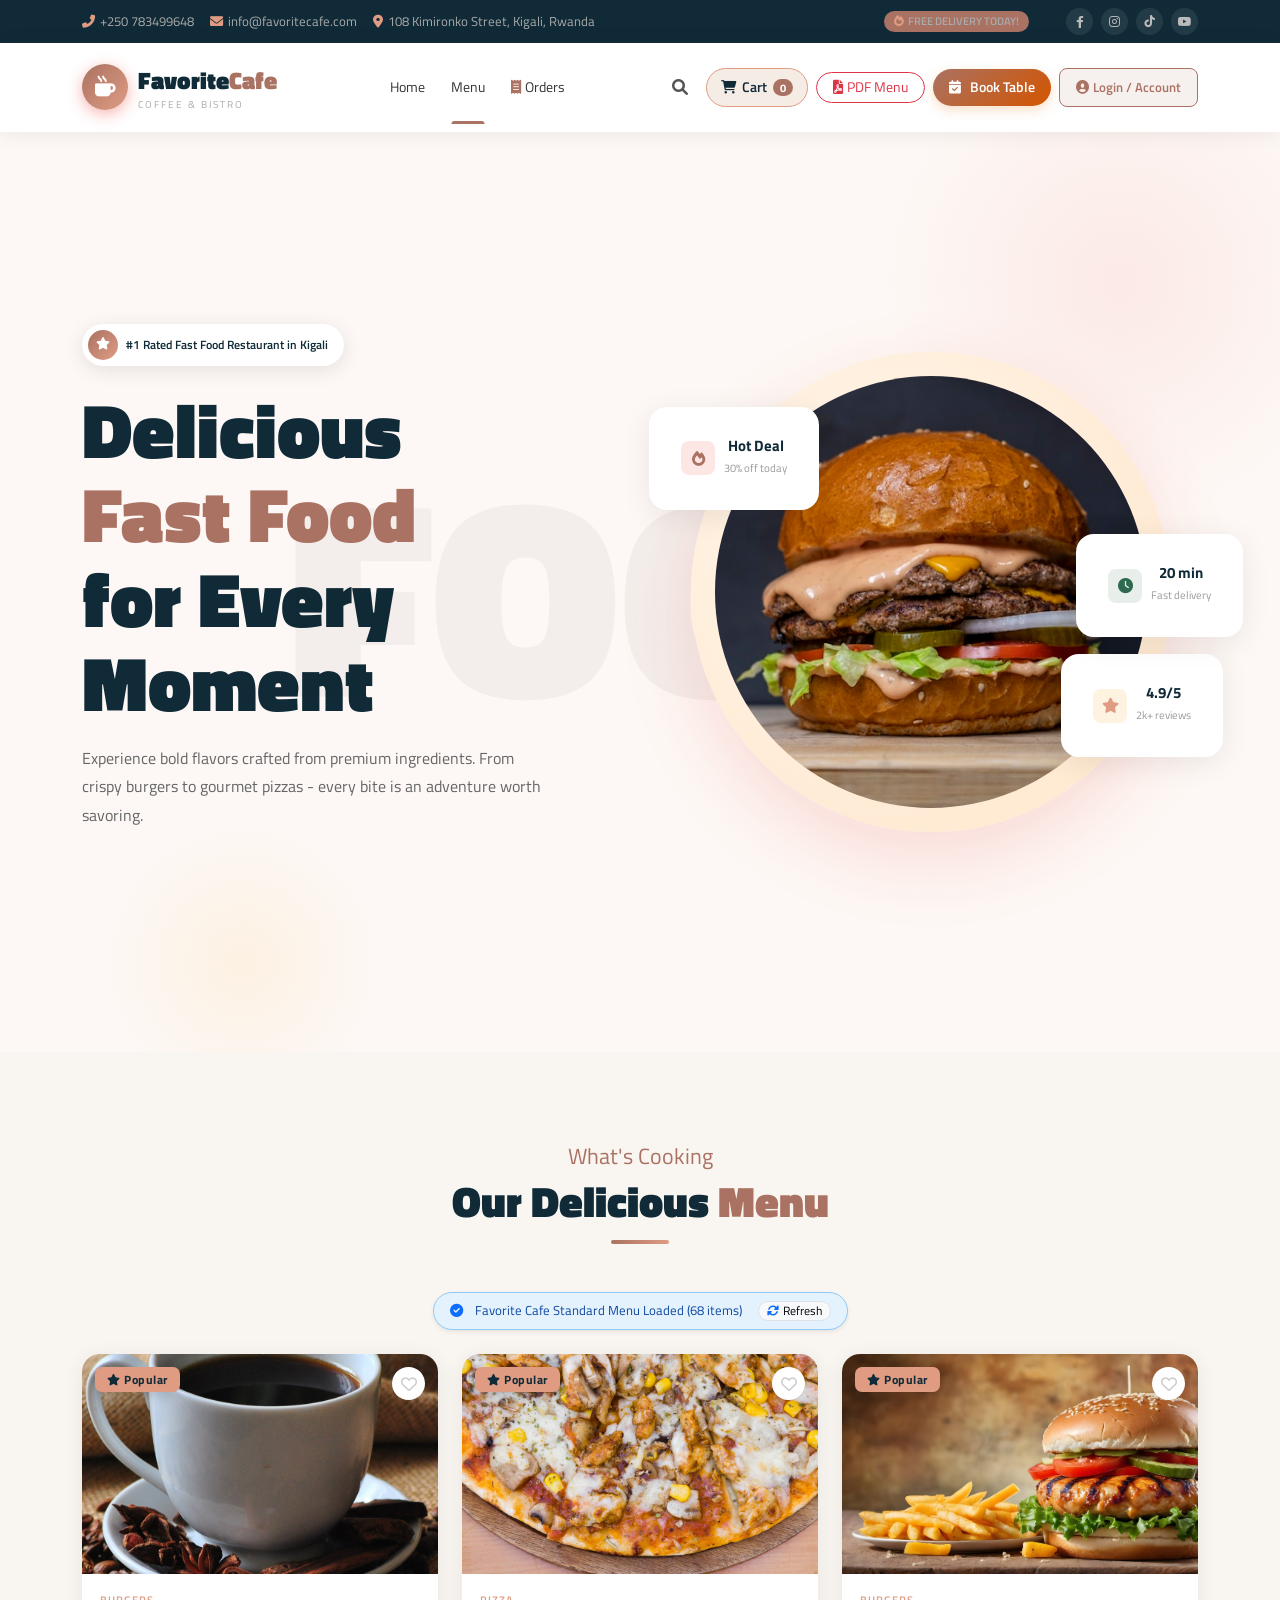
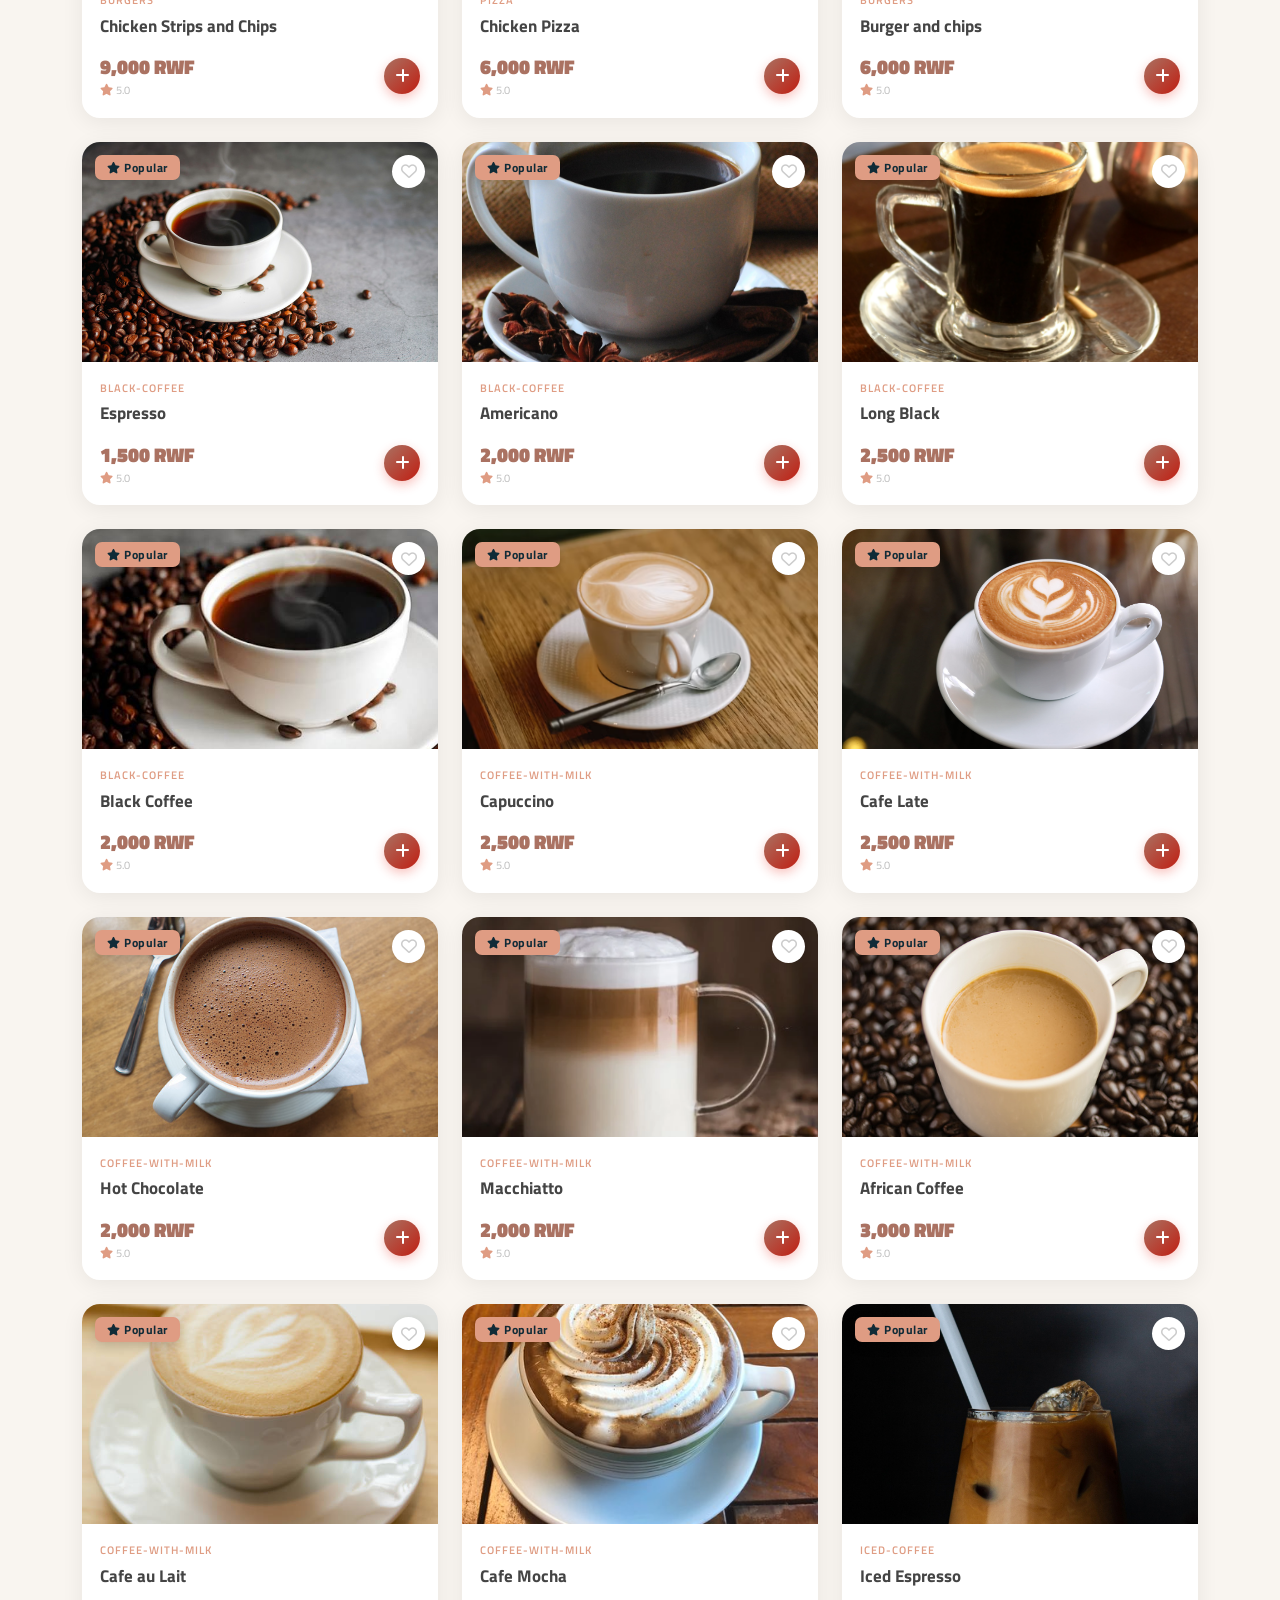
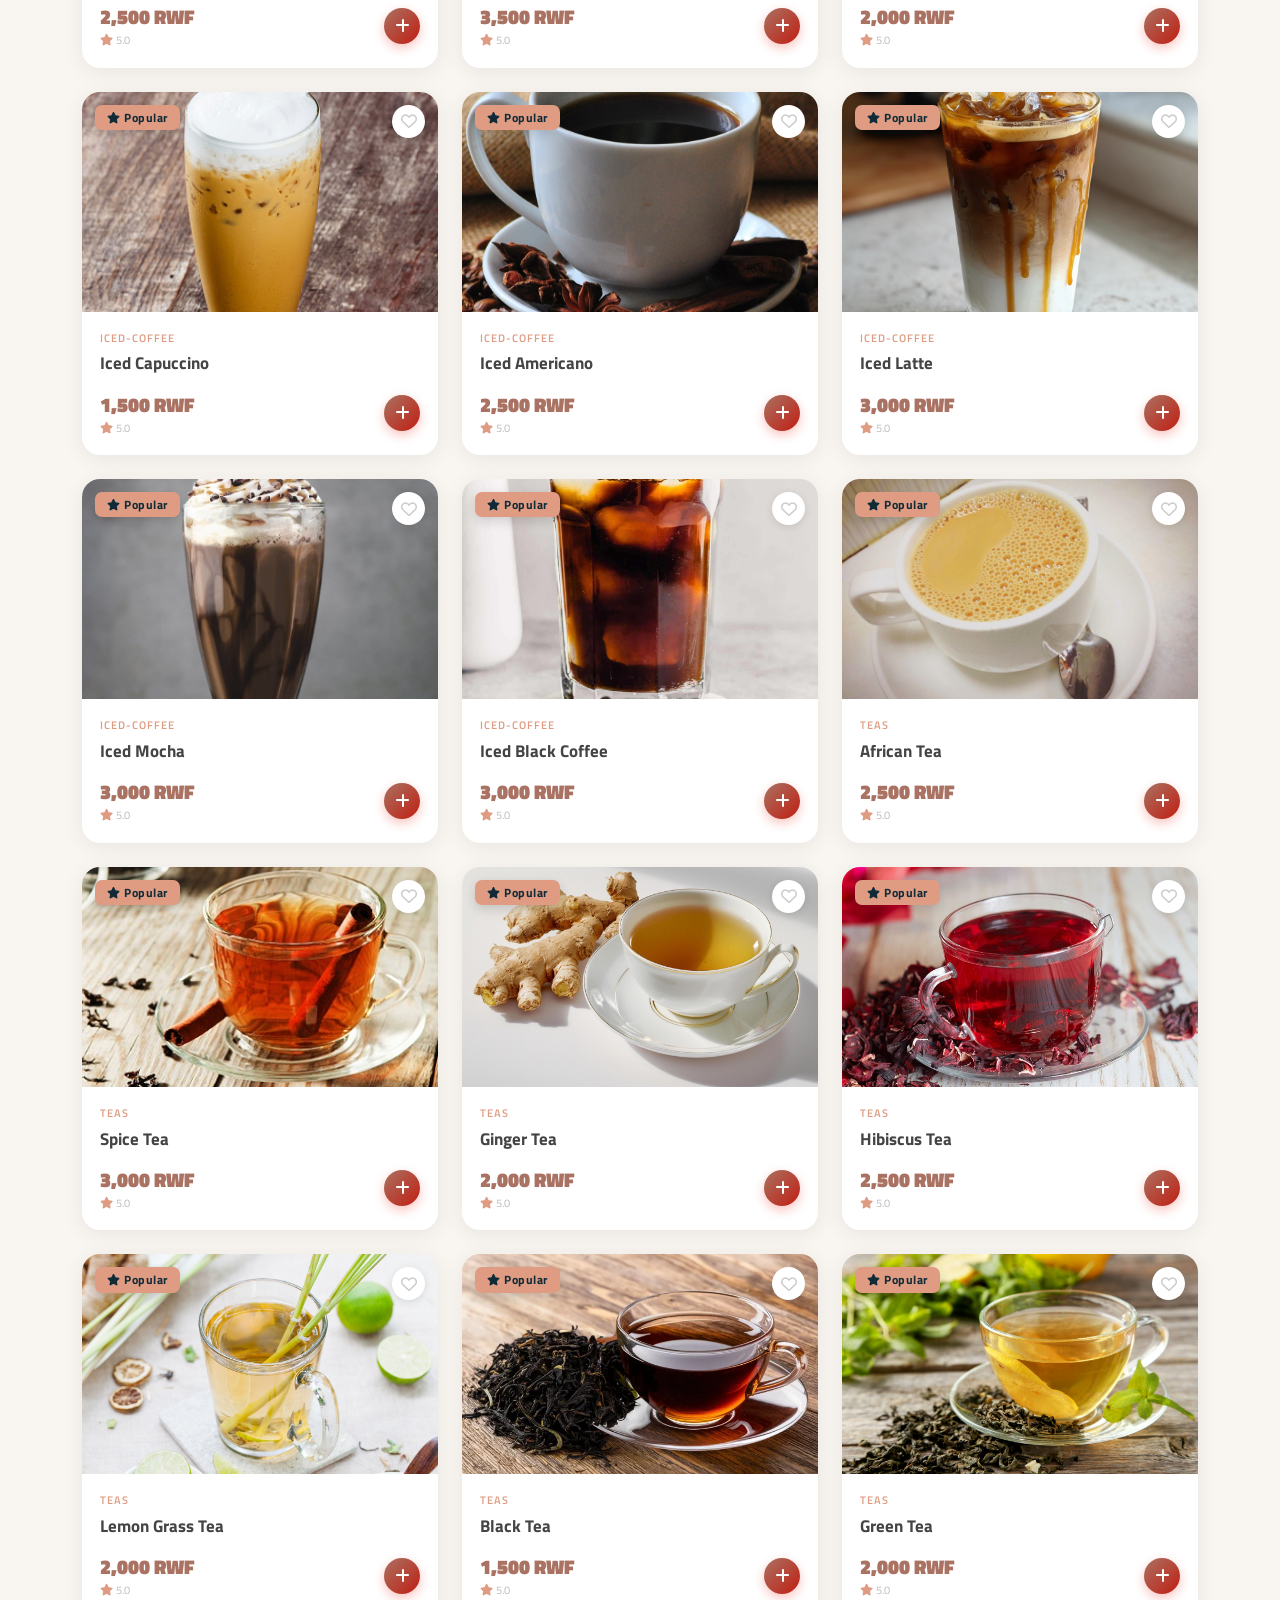
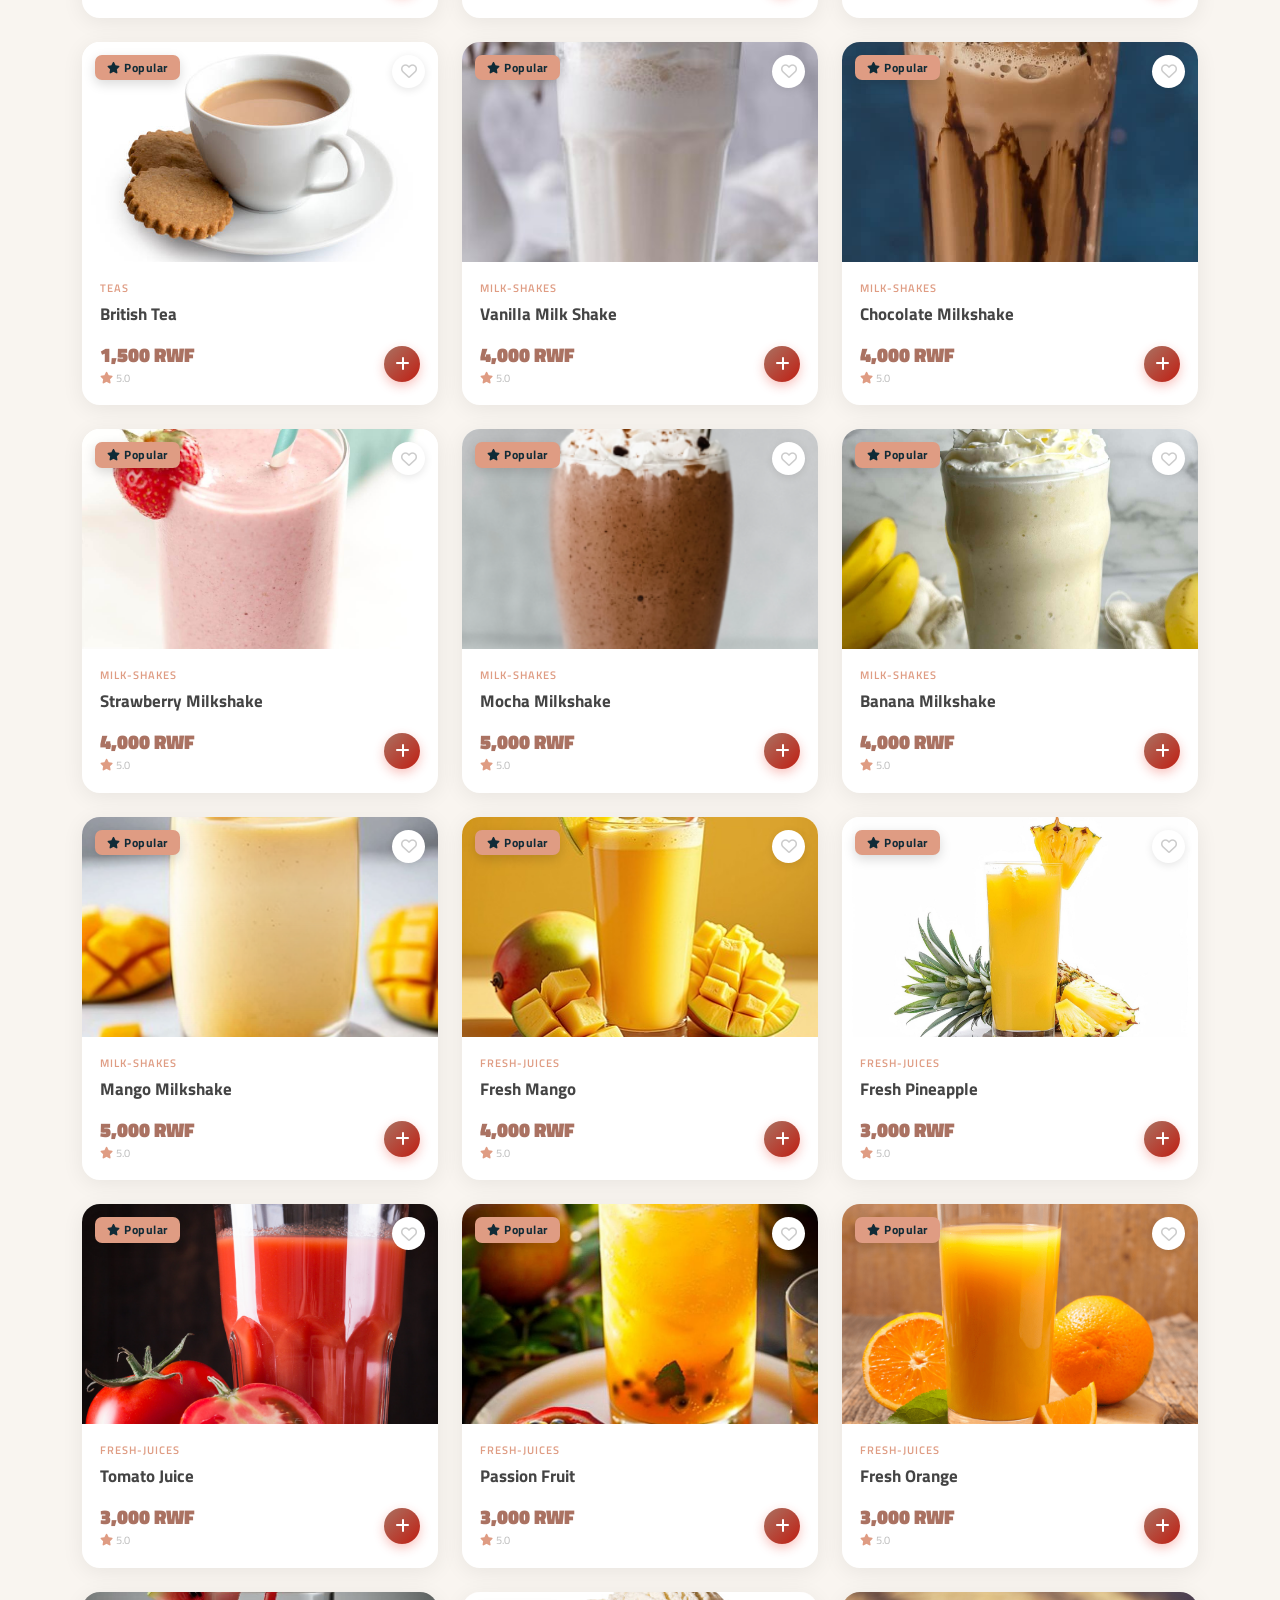
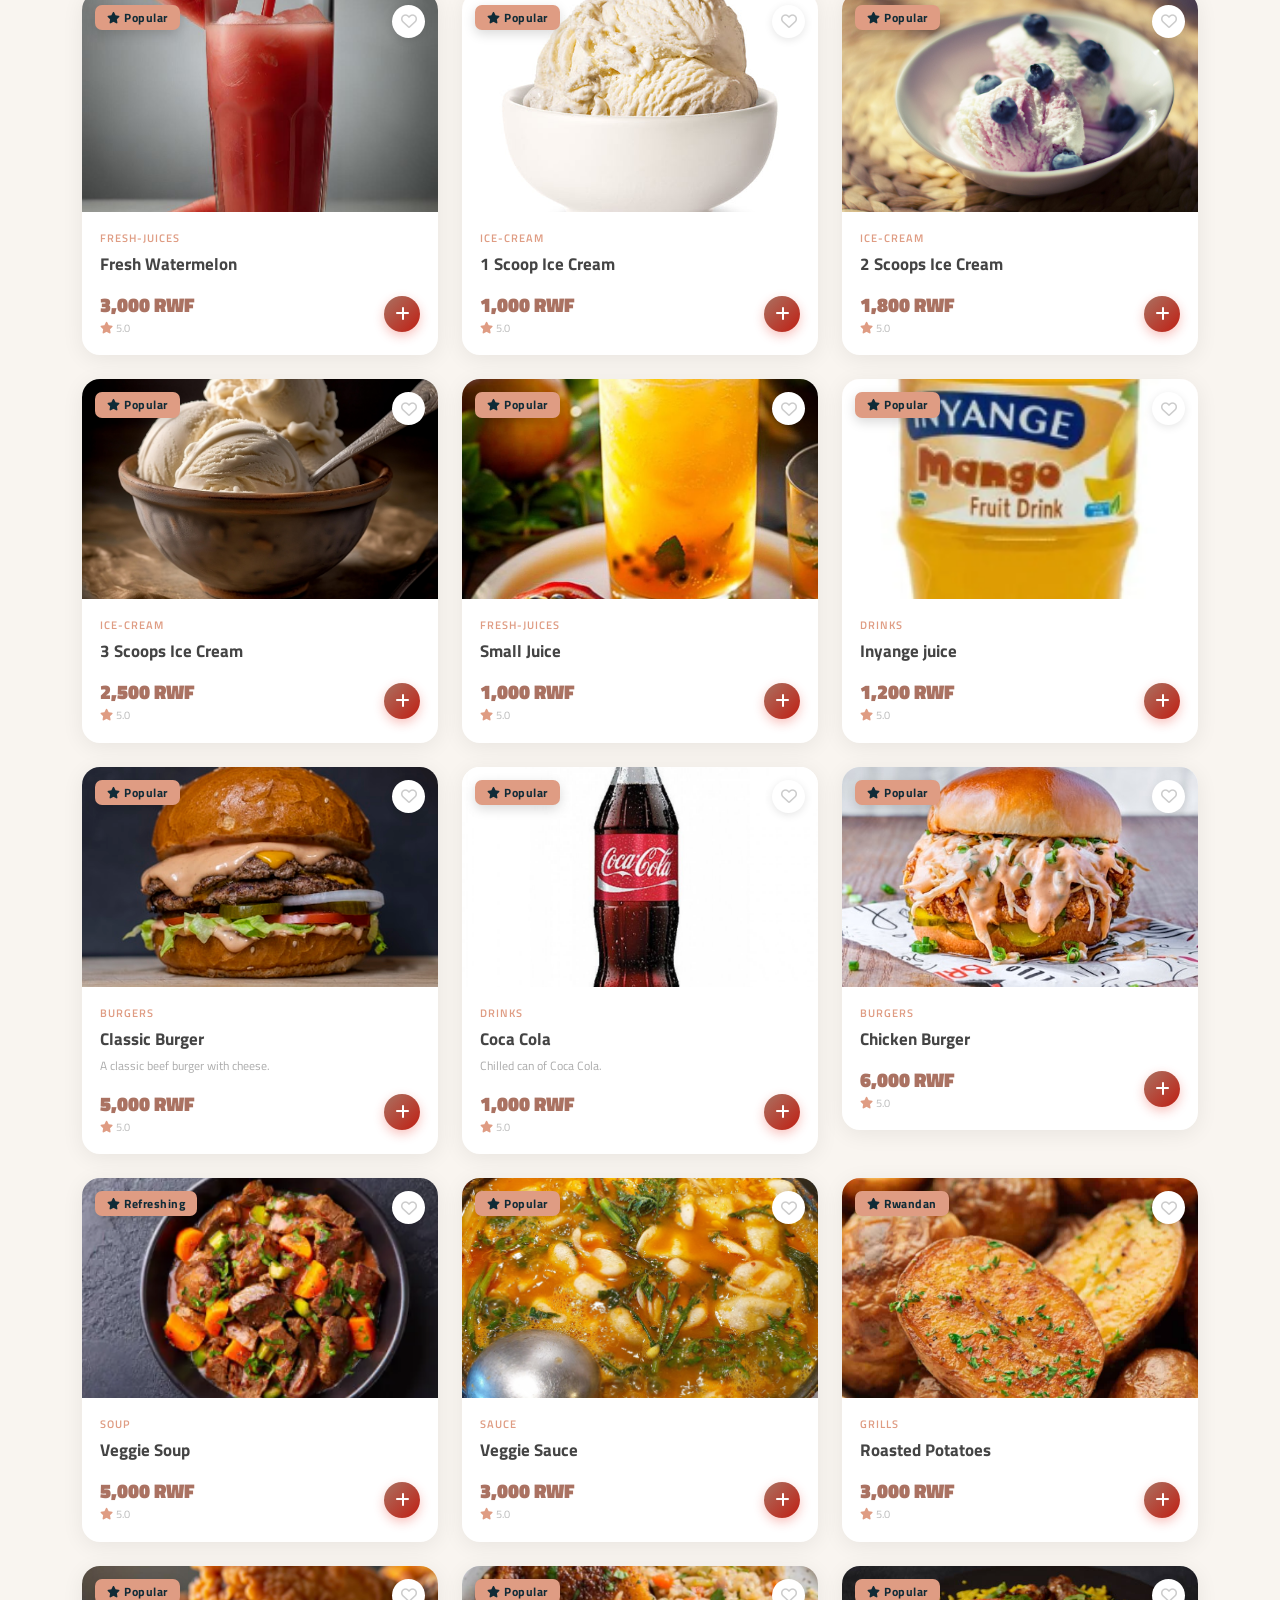
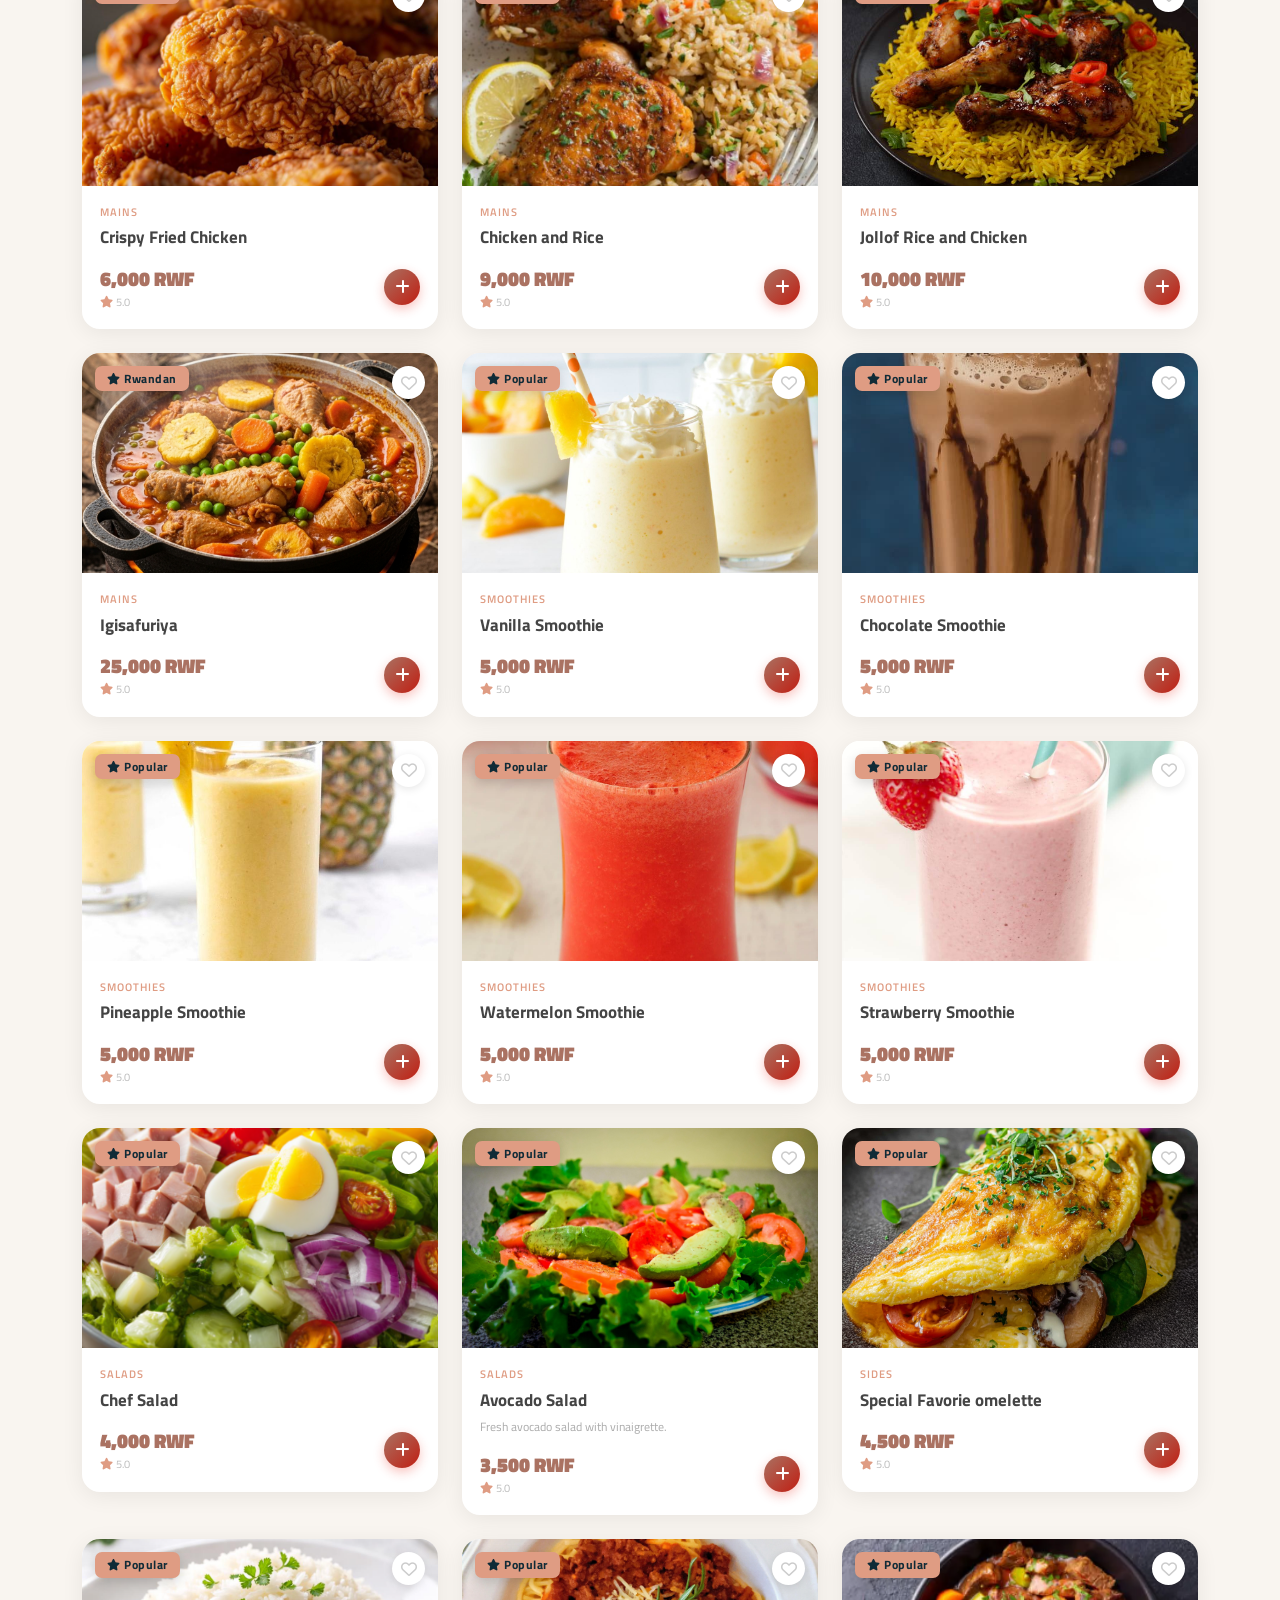
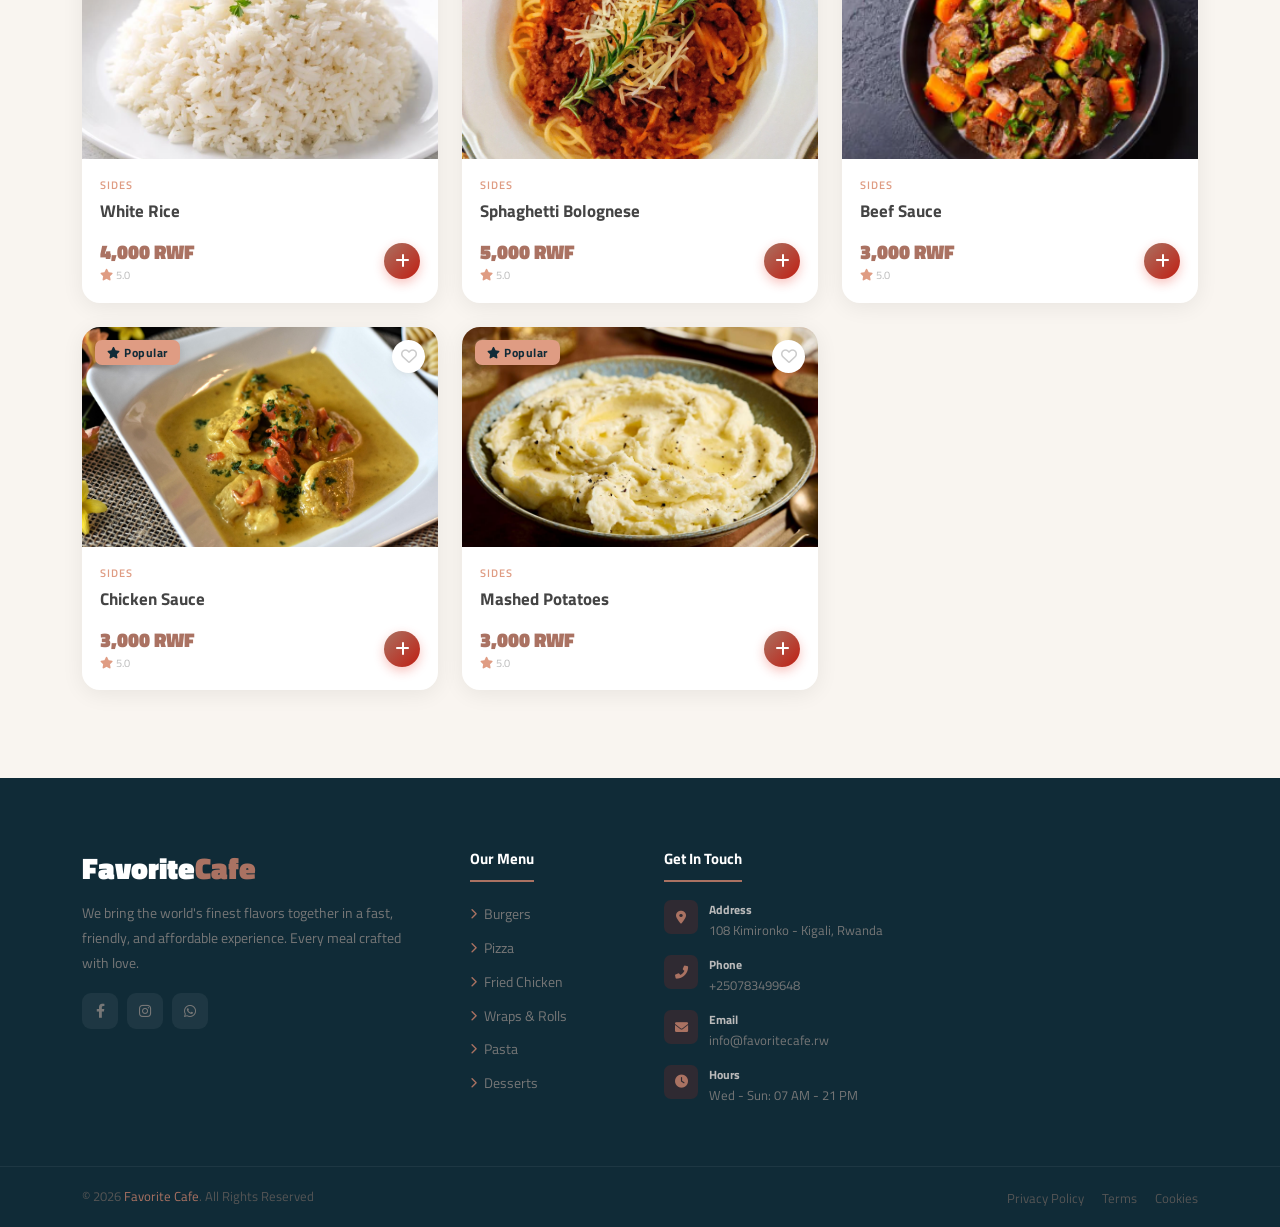
==== commit bbf4c63b: "Mobile App View" ====
--- a/index.html
+++ b/index.html
@@ -422,7 +422,7 @@
          window.demoClientLogin = function () {
             var email = document.getElementById('mClientEmail');
             var pass = document.getElementById('mClientPass');
-            if (email) email.value = 'customer@mashariki.com';
+            if (email) email.value = 'customer@favoritecafe.com';
             if (pass) pass.value = 'password123';
             if (typeof window.showToast === 'function') {
                window.showToast('Demo customer credentials loaded!', 'info', 'Demo Sign In');
@@ -436,7 +436,7 @@
          window.demoAdminLogin = function () {
             var user = document.getElementById('mAdminUser');
             var pass = document.getElementById('mAdminPass');
-            if (user) user.value = 'admin_Mashariki';
+            if (user) user.value = 'admin_Favorite Cafe';
             if (pass) pass.value = 'admin2026';
             if (typeof window.showToast === 'function') {
                window.showToast('Demo admin credentials loaded!', 'info', 'Admin Access');
@@ -942,7 +942,7 @@
    <button id="btt" onclick="window.scrollTo({top:0,behavior:'smooth'})"><i class="fas fa-chevron-up"></i></button>
 
    <!-- ============================================================
-   Mashariki AUTH MODAL  —  clean, reliable
+   Favorite Cafe AUTH MODAL  —  clean, reliable
    ============================================================ -->
    <div id="MasharikiAuthModal">
       <div class="auth-modal-sm-box">
@@ -1048,7 +1048,7 @@
             <form onsubmit="event.preventDefault(); handleAdminLogin();">
                <div class="auth-input-group">
                   <label><i class="fas fa-id-badge me-1" style="color:var(--primary);"></i>Admin Staff ID</label>
-                  <input type="text" id="mAdminUser" placeholder="admin_Mashariki" required />
+                  <input type="text" id="mAdminUser" placeholder="admin_Favorite Cafe" required />
                </div>
                <div class="auth-input-group">
                   <label><i class="fas fa-key me-1" style="color:var(--primary);"></i>Password</label>
@@ -1077,7 +1077,7 @@
             <div class="d-flex align-items-center gap-3">
                <div class="admin-logo-ico"><i class="fas fa-utensils"></i></div>
                <div>
-                  <h4>Mashariki <span>Admin Portal</span></h4>
+                  <h4>Favorite Cafe <span>Admin Portal</span></h4>
                   <span class="admin-status-badge"><i class="fas fa-circle text-success me-1"></i> Live Dashboard &bull;
                      Kitchen Connected</span>
                </div>
@@ -1613,7 +1613,7 @@
             <i class="fas fa-calendar-check"></i>
          </div>
          <h3 style="font-family:'Titillium Web',sans-serif;color:var(--dark);">Table Reserved!</h3>
-         <p class="text-muted small">We look forward to hosting you at Mashariki Restaurant.</p>
+         <p class="text-muted small">We look forward to hosting you at Favorite Cafe Restaurant.</p>
 
          <div class="bg-light p-3 rounded-3 my-3 text-start small">
             <div class="d-flex justify-content-between mb-1">
@@ -1836,6 +1836,13 @@
             if (trigger) {
                e.preventDefault();
                var tab = trigger.getAttribute('data-auth-modal') || 'login';
+               
+               // Redirect to dedicated mobile auth flow on small screens
+               if (window.innerWidth <= 768 || /Mobi|Android/i.test(navigator.userAgent)) {
+                  window.location.href = 'mobile_auth.html';
+                  return;
+               }
+
                if (typeof window.openMasharikiModal === 'function') {
                   window.openMasharikiModal(tab);
                } else {
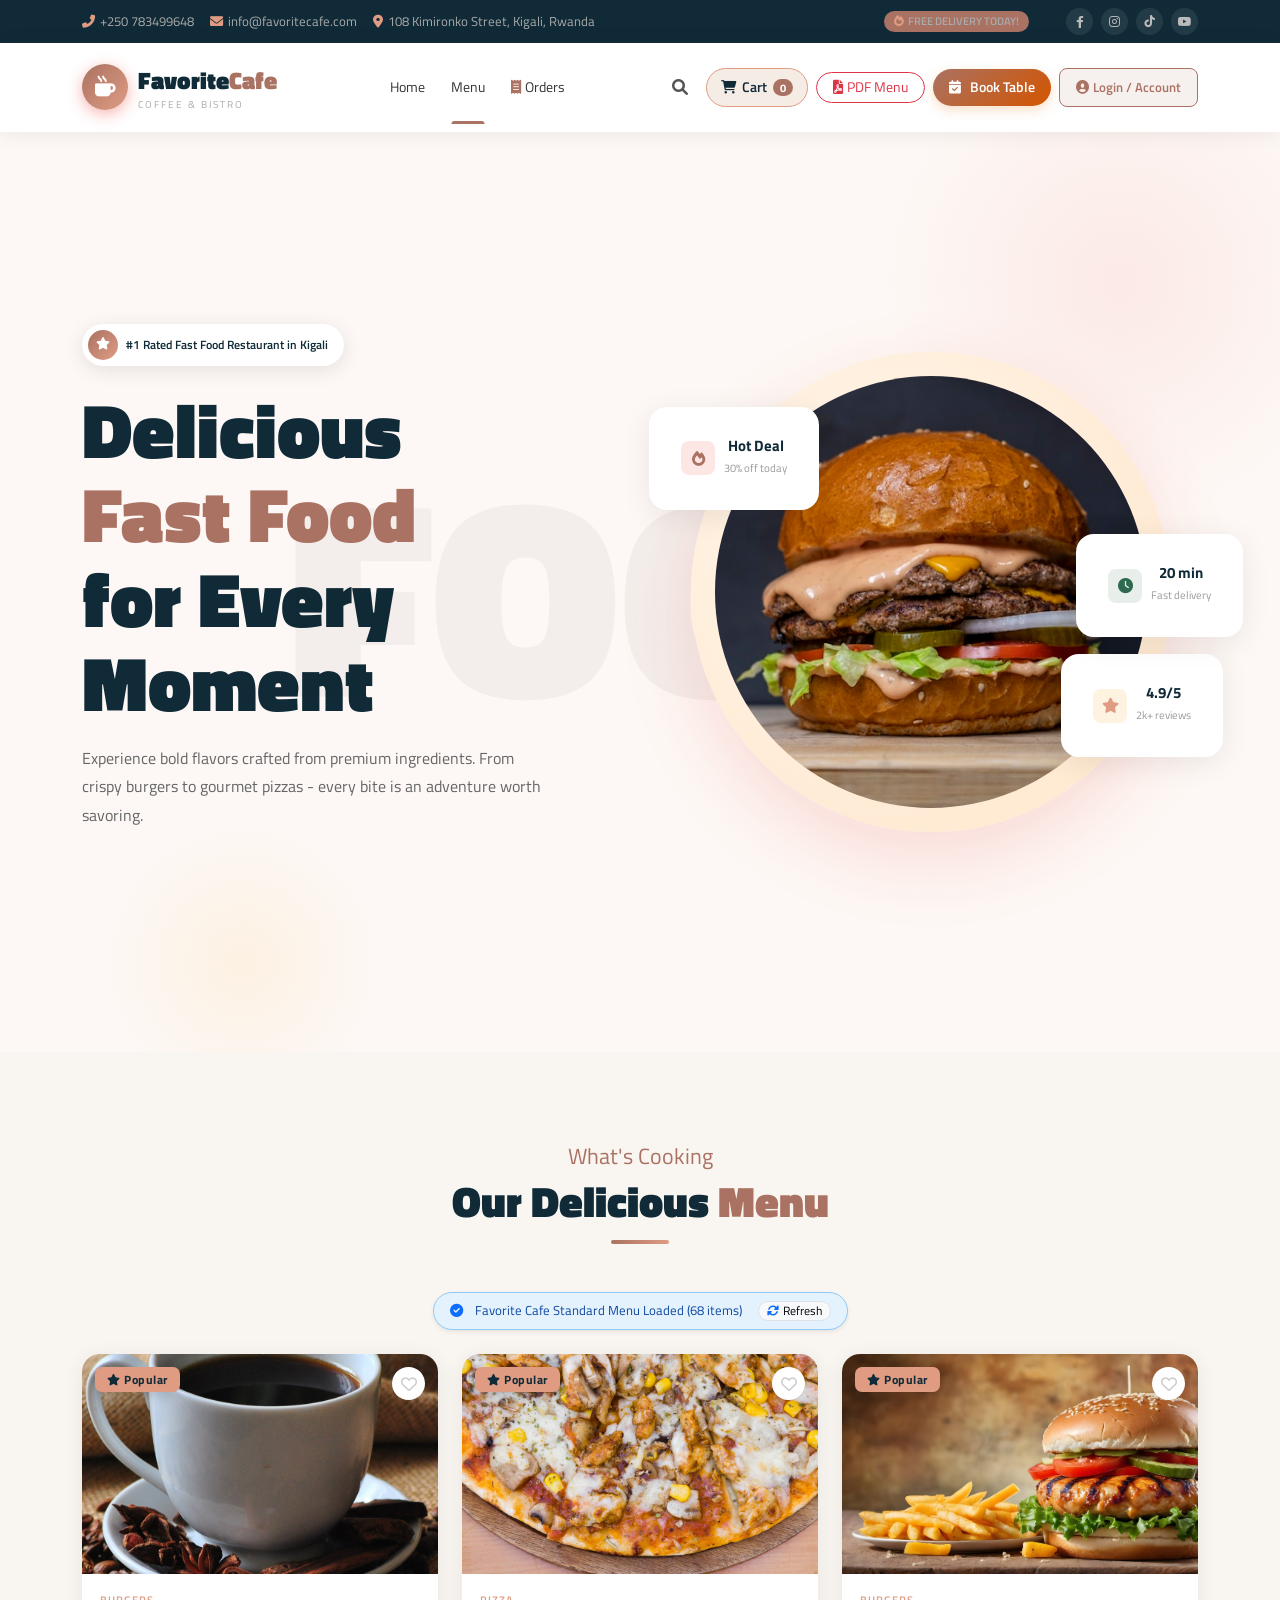
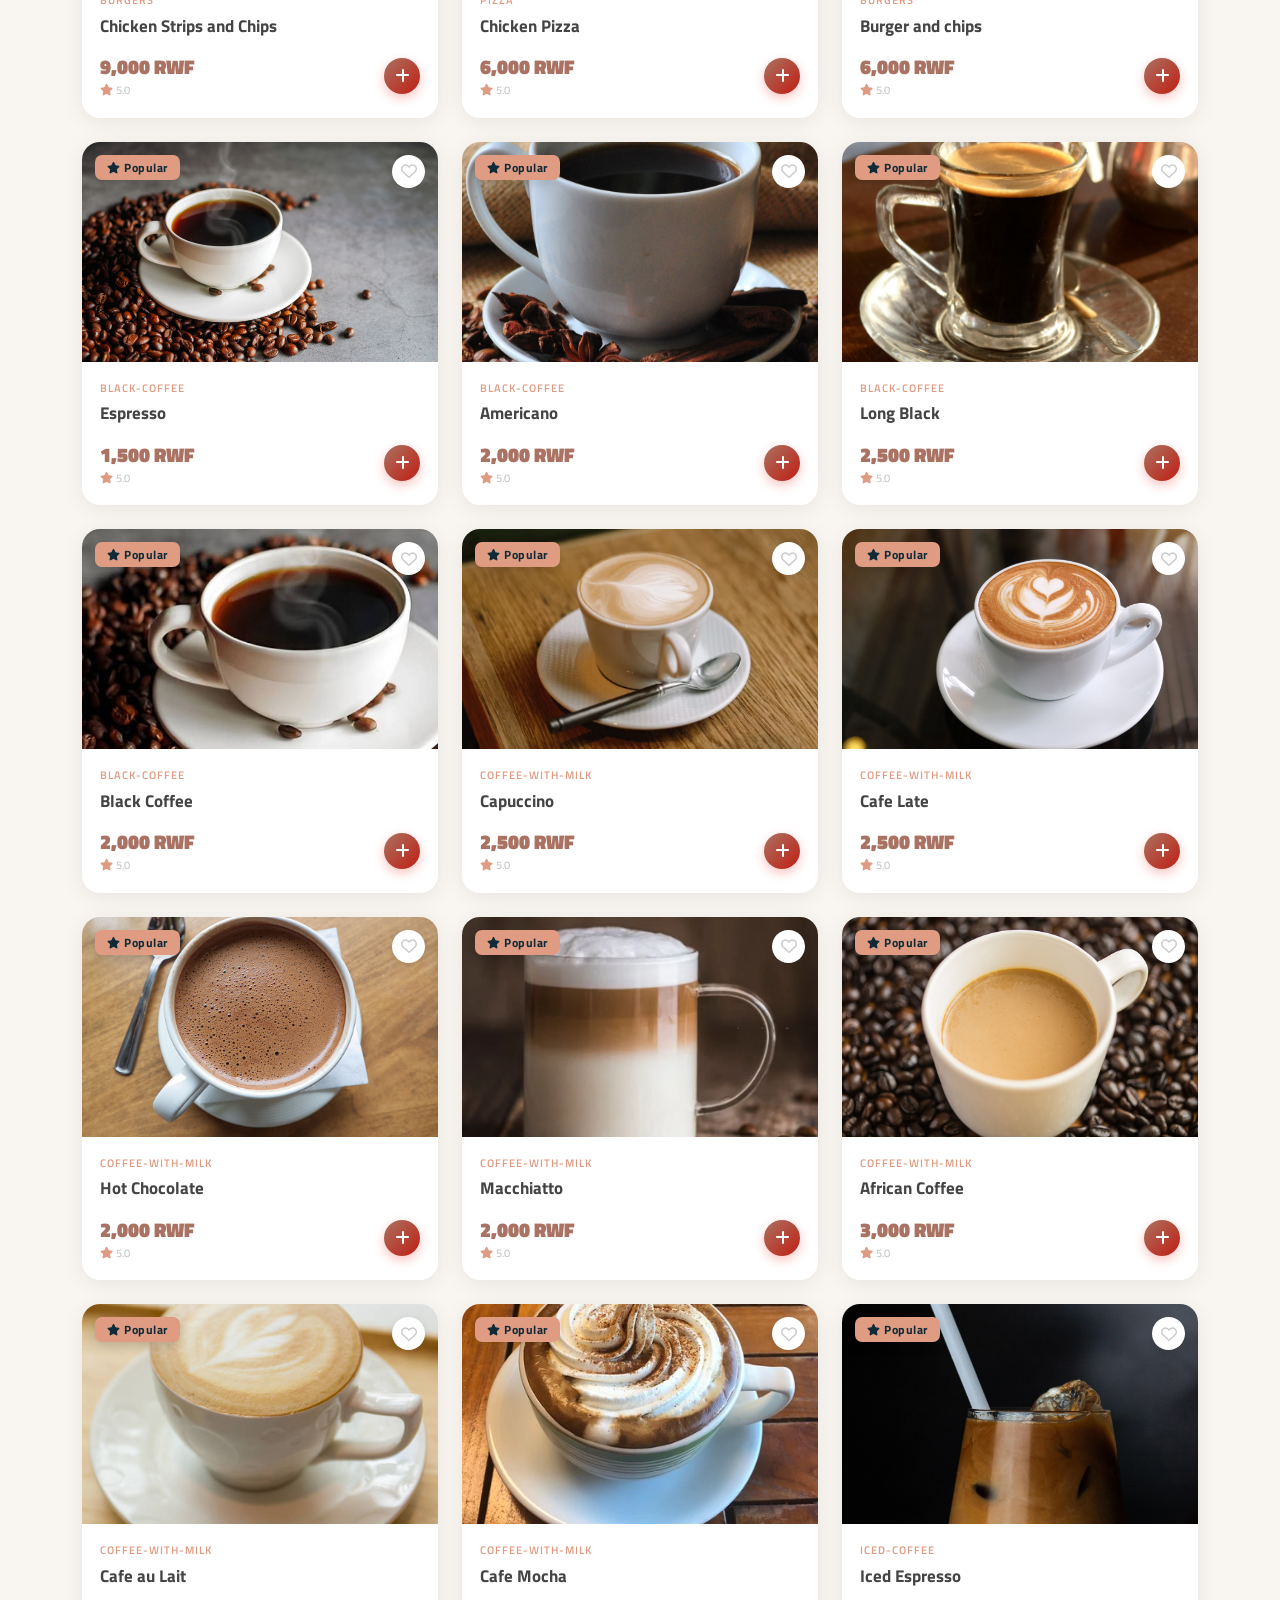
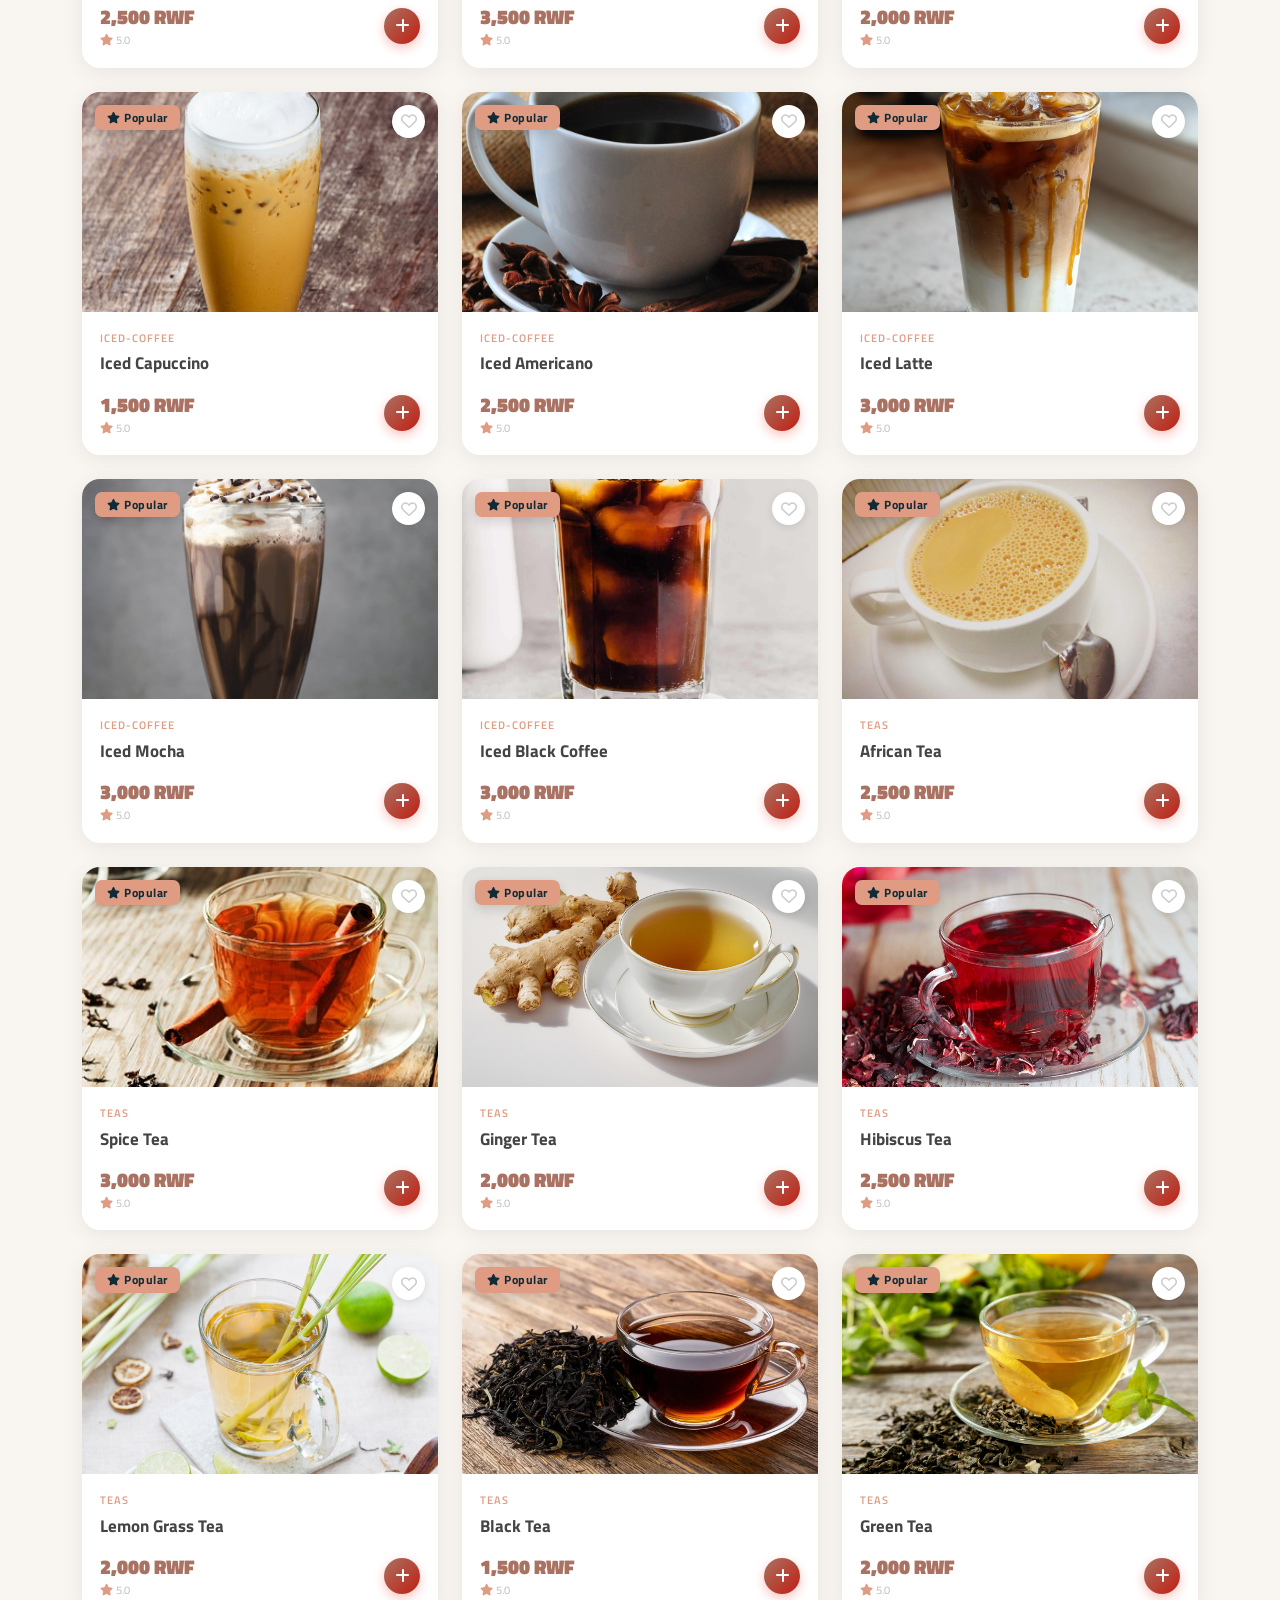
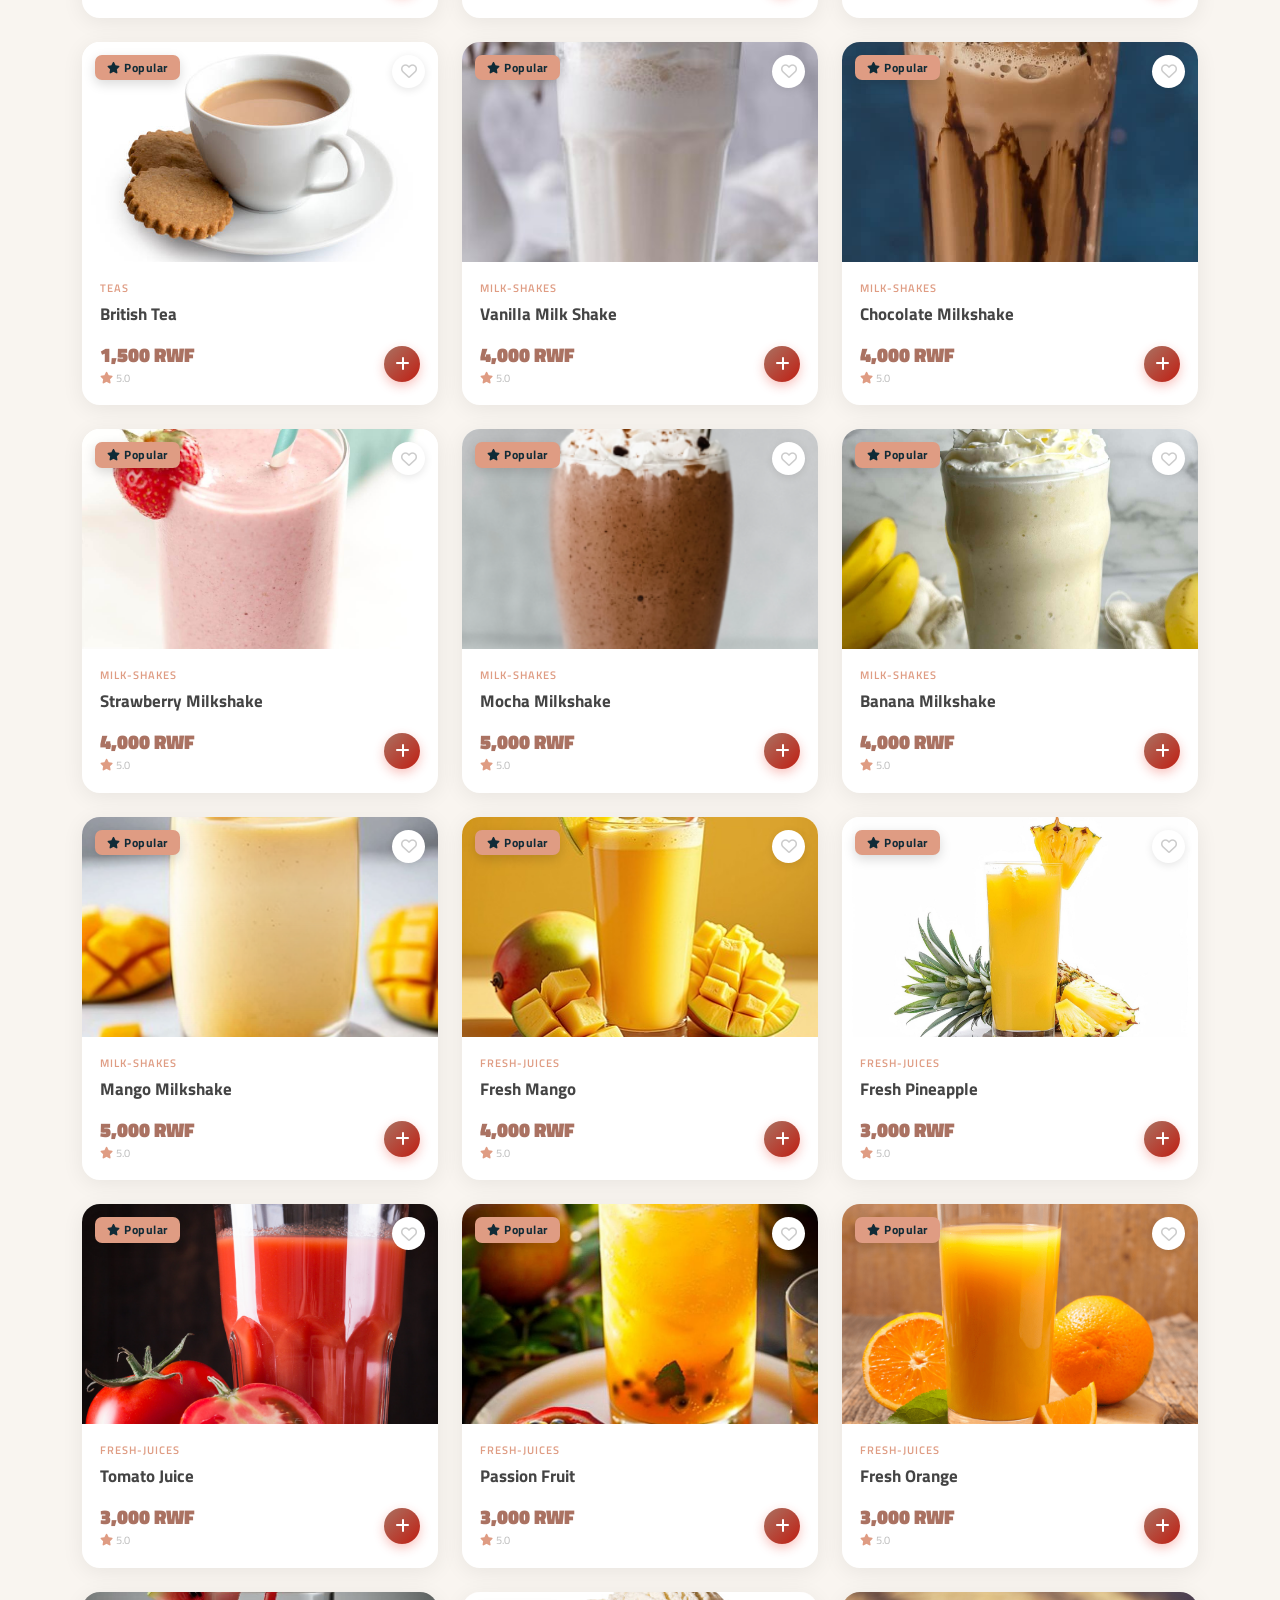
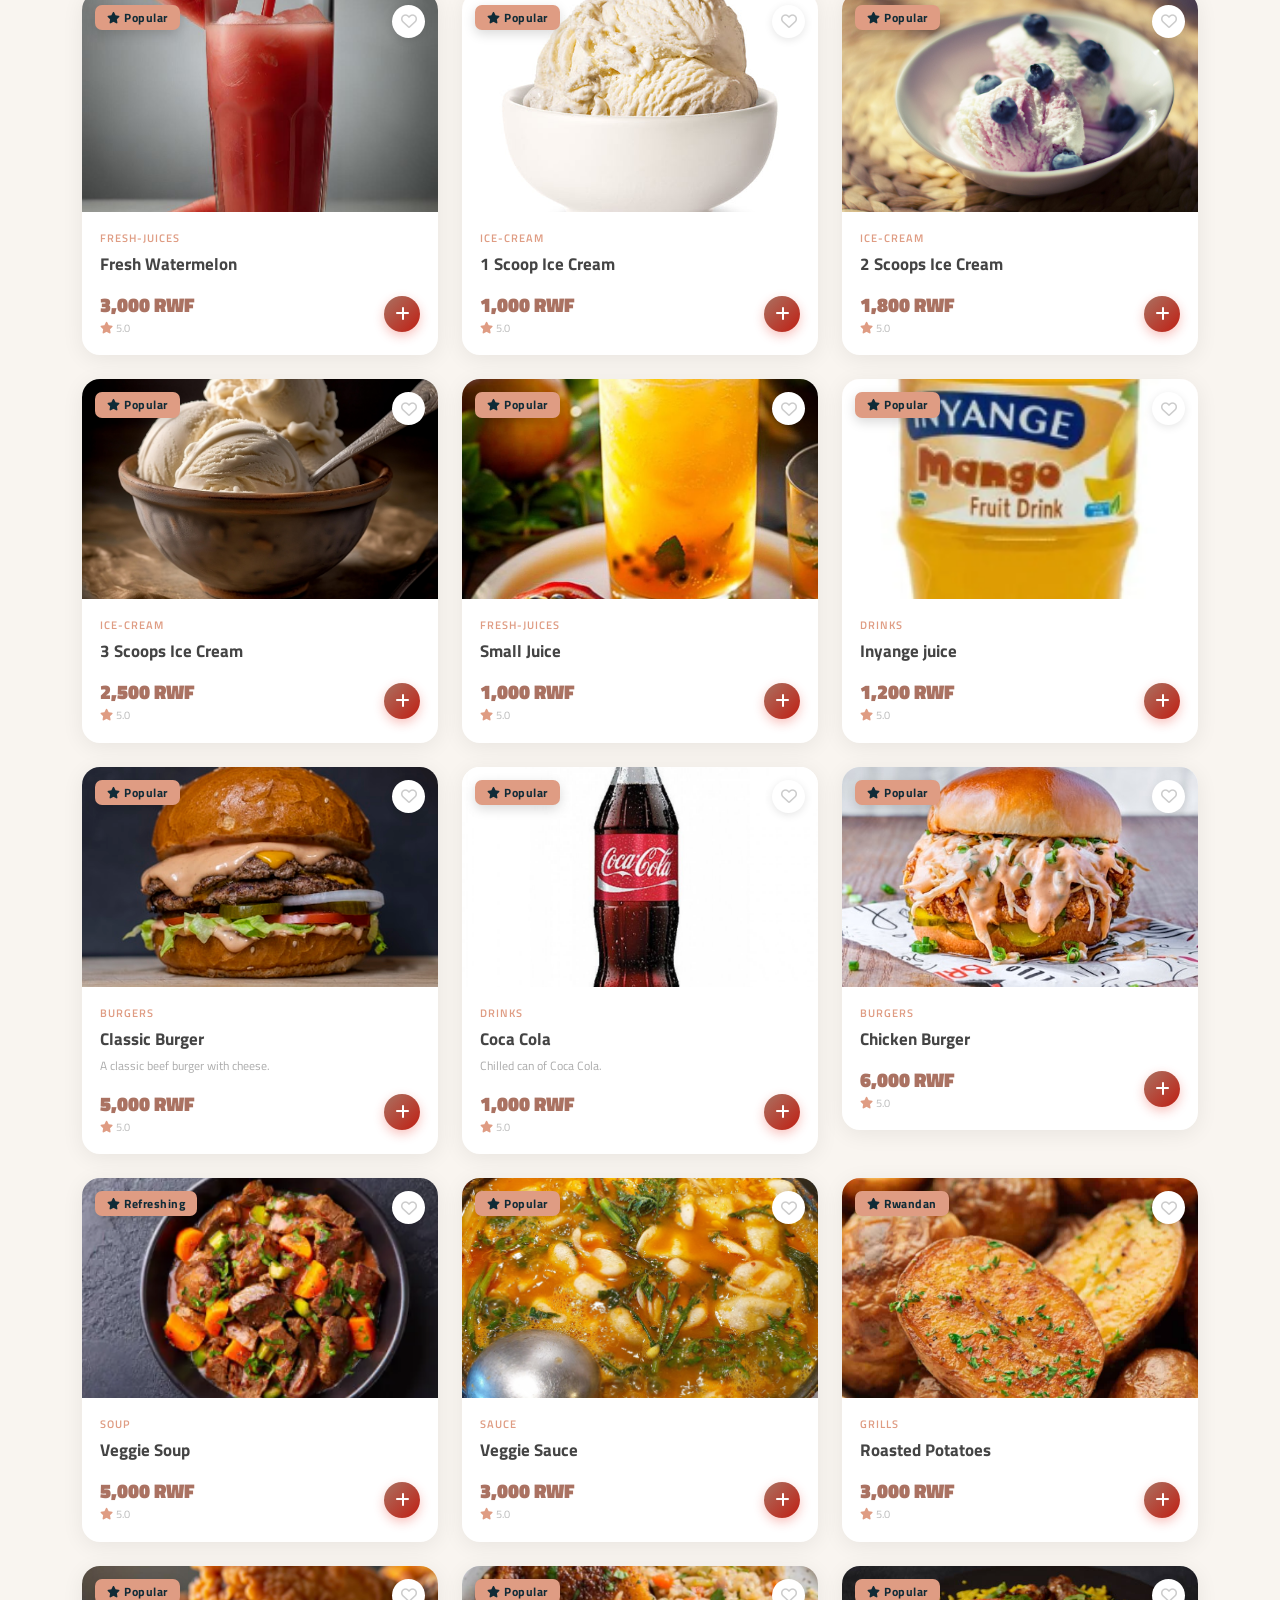
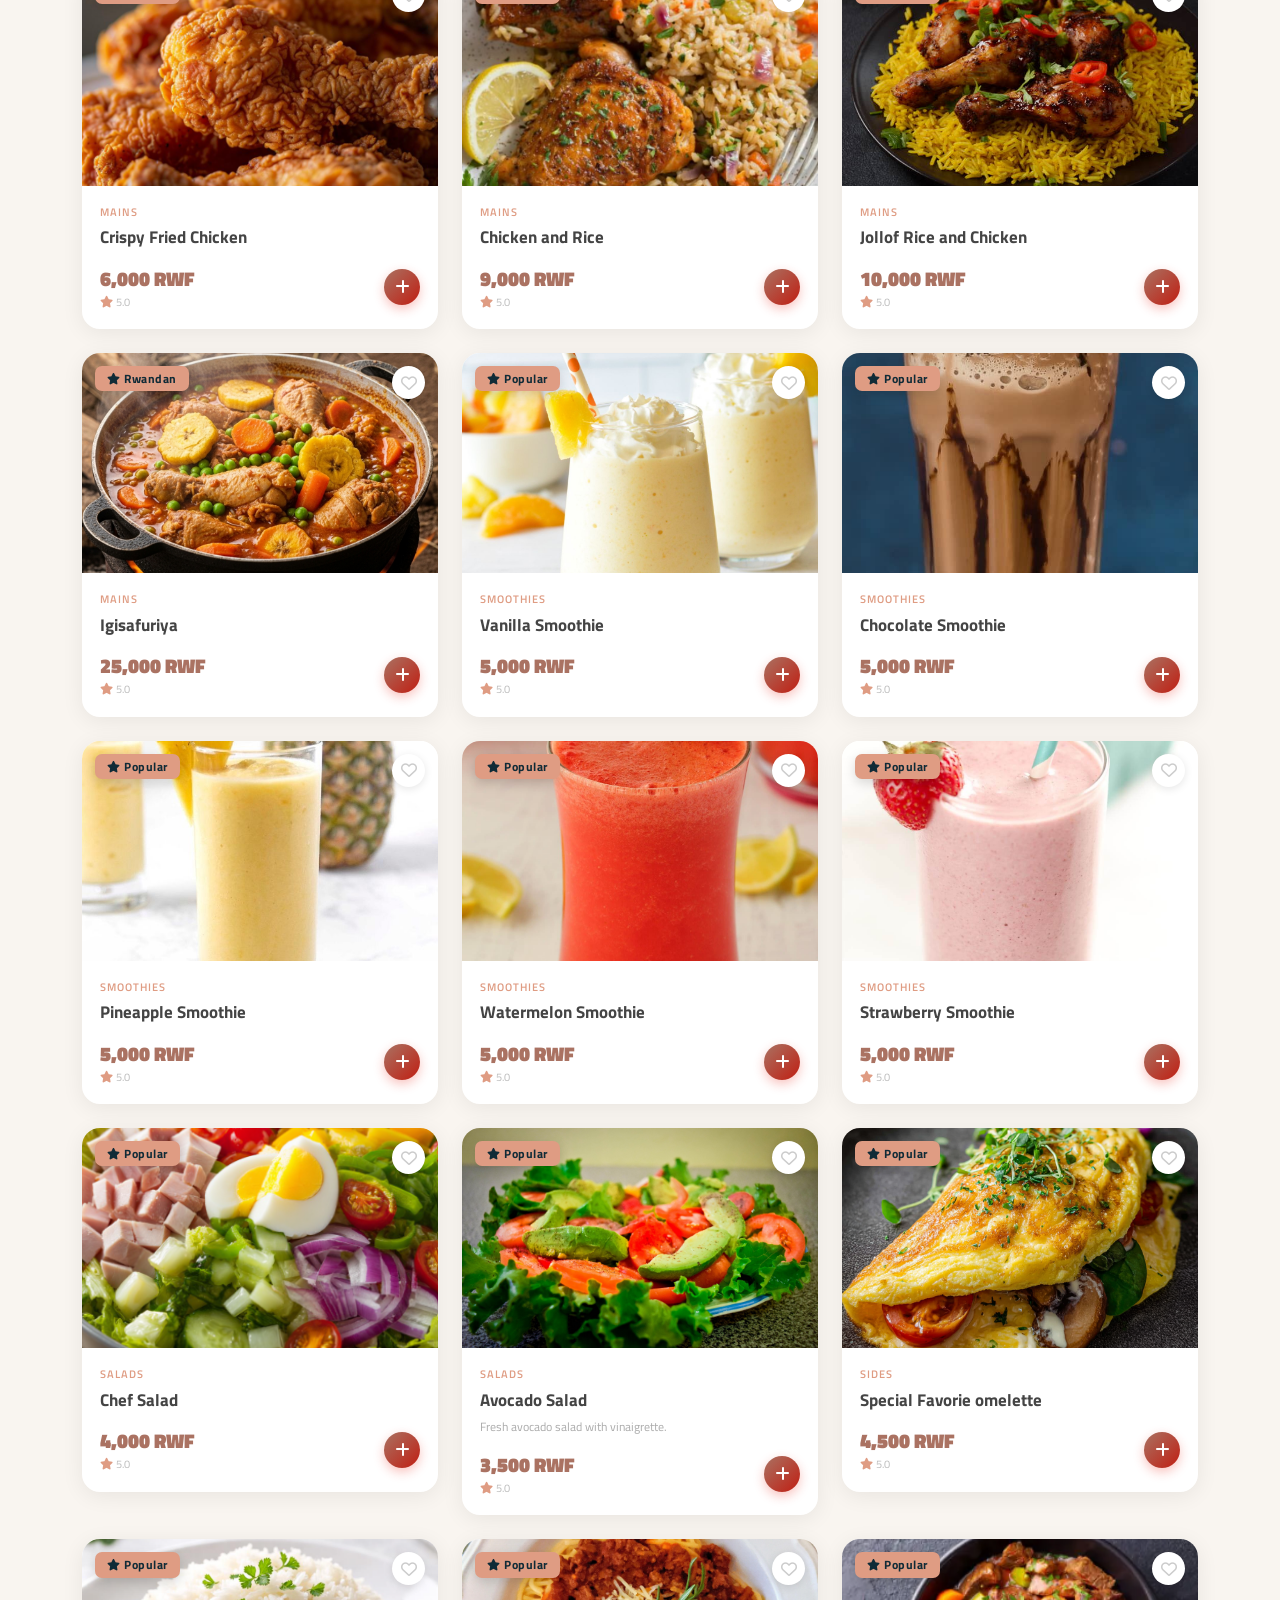
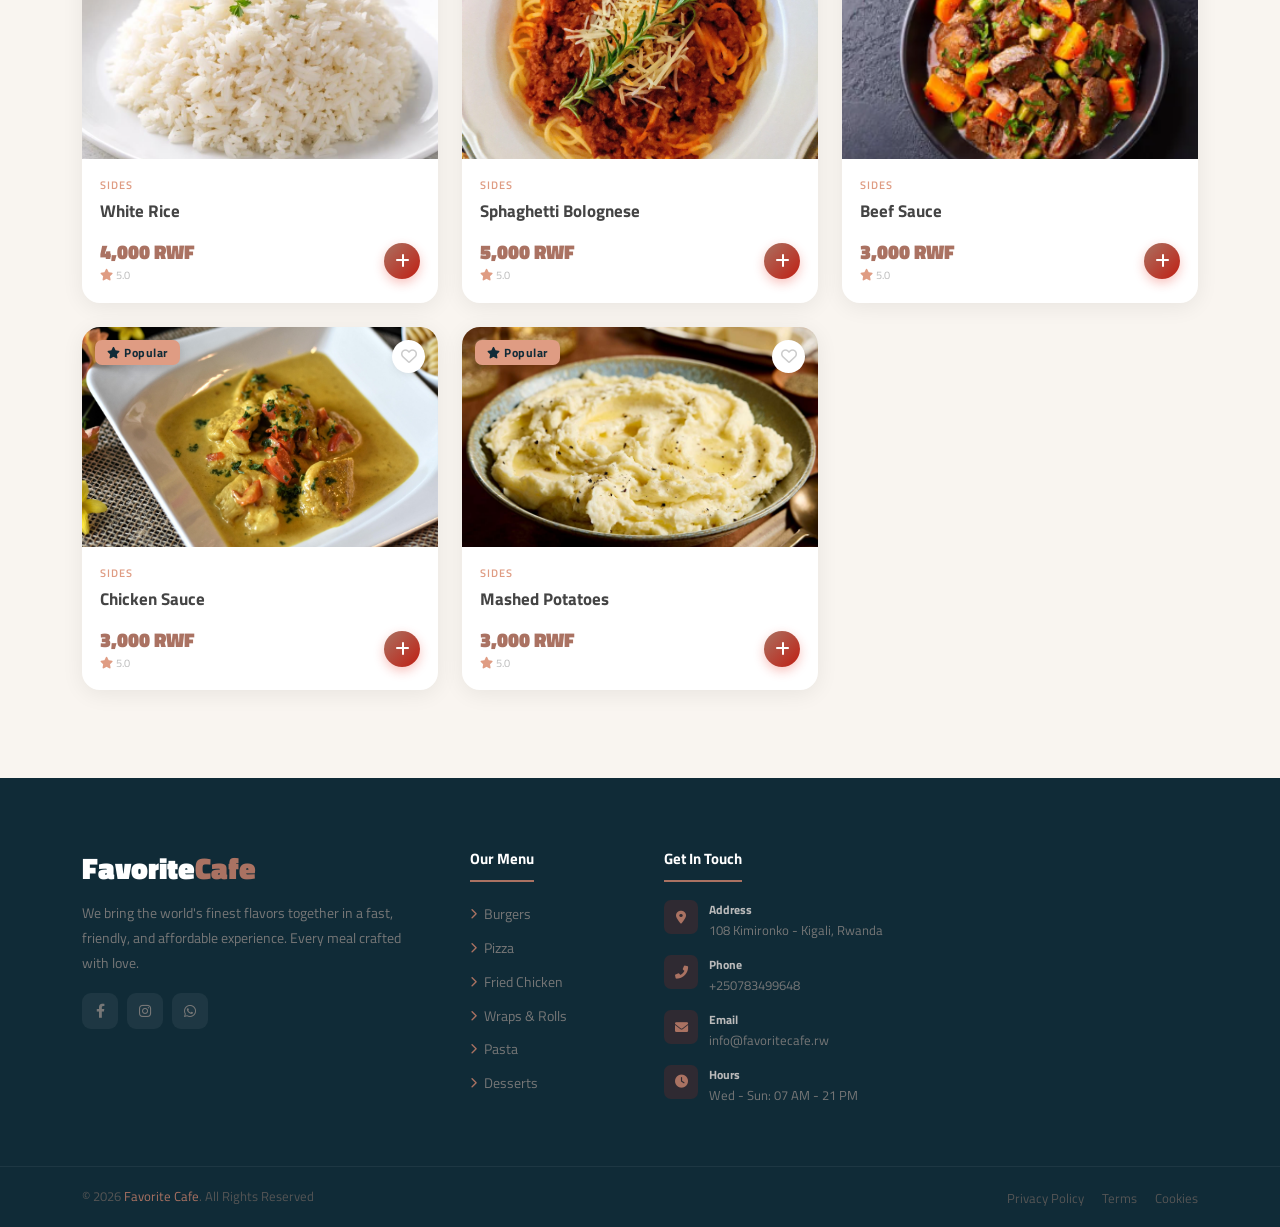
==== commit c98fc52e: "Mobile Sidebar Update" ====
--- a/index.html
+++ b/index.html
@@ -1823,7 +1823,7 @@
    <script src="js/aos.js"></script>
    <script src="js/swiper-bundle.min.js"></script>
    <script src="js/jquery.magnific-popup.min.js"></script>
-   <script src="js/main.js?v=25.0"></script>
+   <script src="js/main.js?v=26.0"></script>
 
    <!-- ============================================================
    EXTRA: Global click handler for data-auth-modal buttons
--- a/css/style.css
+++ b/css/style.css
@@ -1,3 +1,7 @@
+/* ============================================================
+   COMPLETE FIXED CSS - Favorite Cafe PWA
+   ============================================================ */
+
 :root {
   --primary: #AA7262;
   --secondary: #DF9C83;
@@ -9,22 +13,71 @@
   --light: #F9F5F0;
   --shadow: 0 8px 40px rgba(16, 43, 55, 0.1);
   --shadow-lg: 0 20px 60px rgba(16, 43, 55, 0.18);
-}
+
+  /* ----- Base Font Sizes (rem) ----- */
+  --text-xxs: 0.625rem;
+  /* 10px */
+  --text-xs: 0.75rem;
+  /* 12px */
+  --text-sm: 0.875rem;
+  /* 14px */
+  --text-base: 1rem;
+  /* 16px */
+  --text-md: 1.125rem;
+  /* 18px */
+  --text-lg: 1.25rem;
+  /* 20px */
+  --text-xl: 1.5rem;
+  /* 24px */
+  --text-2xl: 1.75rem;
+  /* 28px */
+  --text-3xl: 2rem;
+  /* 32px */
+  --text-4xl: 2.5rem;
+  /* 40px */
+
+  /* ----- Line Heights ----- */
+  --leading-none: 1;
+  --leading-tight: 1.2;
+  --leading-normal: 1.5;
+  --leading-relaxed: 1.7;
+  --leading-loose: 2;
+
+  /* ----- Font Weights ----- */
+  --font-light: 300;
+  --font-regular: 400;
+  --font-medium: 500;
+  --font-semibold: 600;
+  --font-bold: 700;
+  --font-extrabold: 800;
+  --font-black: 900;
+}
+
 * {
   margin: 0;
   padding: 0;
   box-sizing: border-box;
   font-family: 'Titillium Web', sans-serif;
 }
+
 html {
   scroll-behavior: smooth;
-}
+  font-size: 16px;
+  -webkit-text-size-adjust: 100%;
+}
+
 body {
   font-family: 'Titillium Web', sans-serif;
+  font-size: var(--text-base);
+  line-height: var(--leading-normal);
   color: #444;
   background: #fff;
   overflow-x: hidden;
-}
+  -webkit-font-smoothing: antialiased;
+  -moz-osx-font-smoothing: grayscale;
+}
+
+/* ---------- Headings ---------- */
 h1,
 h2,
 h3,
@@ -34,25 +87,120 @@
   font-family: 'Titillium Web', sans-serif;
   color: var(--dark);
 }
-input, button, select, textarea {
+
+h1,
+.h1 {
+  font-size: var(--text-3xl);
+  font-weight: var(--font-black);
+  line-height: var(--leading-tight);
+  margin-bottom: 0.5rem;
+}
+
+h2,
+.h2 {
+  font-size: var(--text-2xl);
+  font-weight: var(--font-bold);
+  line-height: var(--leading-tight);
+  margin-bottom: 0.5rem;
+}
+
+h3,
+.h3 {
+  font-size: var(--text-xl);
+  font-weight: var(--font-bold);
+  line-height: var(--leading-tight);
+  margin-bottom: 0.4rem;
+}
+
+h4,
+.h4 {
+  font-size: var(--text-lg);
+  font-weight: var(--font-semibold);
+  line-height: var(--leading-tight);
+  margin-bottom: 0.3rem;
+}
+
+h5,
+.h5 {
+  font-size: var(--text-md);
+  font-weight: var(--font-semibold);
+  line-height: var(--leading-tight);
+  margin-bottom: 0.2rem;
+}
+
+h6,
+.h6 {
+  font-size: var(--text-base);
+  font-weight: var(--font-semibold);
+  line-height: var(--leading-tight);
+  margin-bottom: 0.2rem;
+}
+
+/* ---------- Paragraphs ---------- */
+p {
+  font-size: var(--text-base);
+  line-height: var(--leading-relaxed);
+  color: #666;
+  margin-bottom: 1rem;
+}
+
+.text-sm {
+  font-size: var(--text-sm);
+}
+
+.text-xs {
+  font-size: var(--text-xs);
+}
+
+.text-xxs {
+  font-size: var(--text-xxs);
+}
+
+.text-lg {
+  font-size: var(--text-lg);
+}
+
+.text-xl {
+  font-size: var(--text-xl);
+}
+
+input,
+button,
+select,
+textarea {
   font-family: 'Titillium Web', sans-serif;
 }
+
 /* Explicit FontAwesome Icon Family Protection */
-i.fas, i.far, i.fab, i.fal, i.fad, i.fa,
-.fas, .far, .fab, .fal, .fad, .fa {
+i.fas,
+i.far,
+i.fab,
+i.fal,
+i.fad,
+i.fa,
+.fas,
+.far,
+.fab,
+.fal,
+.fad,
+.fa {
   font-family: "Font Awesome 6 Pro", "Font Awesome 6 Free", "FontAwesome" !important;
   font-style: normal !important;
 }
+
 a {
   text-decoration: none;
   transition: all 0.3s;
 }
+
 img {
   max-width: 100%;
 }
+
 ::-webkit-scrollbar {
   width: 5px;
 }
+
 ::-webkit-scrollbar-thumb {
   background: var(--primary);
   border-radius: 10px;
@@ -64,14 +212,17 @@
   padding: 8px 0;
   font-size: 0.82rem;
 }
+
 #topbar span {
   color: #aaa;
   margin-right: 16px;
 }
+
 #topbar span i {
   color: var(--secondary);
   margin-right: 5px;
 }
+
 #topbar .tsoc a {
   width: 27px;
   height: 27px;
@@ -85,10 +236,12 @@
   margin-left: 5px;
   transition: 0.3s;
 }
+
 #topbar .tsoc a:hover {
   background: var(--primary);
   color: #fff;
 }
+
 .ttag {
   background: var(--primary);
   color: #fff;
@@ -108,14 +261,17 @@
   box-shadow: 0 2px 20px rgba(0, 0, 0, 0.07);
   transition: 0.4s;
 }
+
 #nav.scrolled {
   box-shadow: 0 4px 30px rgba(0, 0, 0, 0.14);
 }
+
 .blogo {
   display: flex;
   align-items: center;
   gap: 10px;
 }
+
 .bico {
   width: 46px;
   height: 46px;
@@ -128,21 +284,25 @@
   color: #fff;
   box-shadow: 0 4px 15px rgba(232, 40, 26, 0.35);
 }
+
 .bname {
   font-family: 'Titillium Web', sans-serif;
   font-size: 1.5rem;
   font-weight: 900;
   color: var(--dark);
 }
+
 .bname span {
   color: var(--primary);
 }
+
 .bsub {
   font-size: 0.62rem;
   text-transform: uppercase;
   letter-spacing: 2px;
   color: #aaa;
 }
+
 .navbar-nav .nav-link {
   font-size: 0.87rem;
   font-weight: 500;
@@ -150,6 +310,7 @@
   padding: 26px 13px !important;
   position: relative;
 }
+
 .navbar-nav .nav-link::after {
   content: "";
   position: absolute;
@@ -162,14 +323,16 @@
   border-radius: 3px 3px 0 0;
   transition: 0.3s;
 }
+
 .navbar-nav .nav-link:hover::after,
 .navbar-nav .nav-link.active::after {
   width: 55%;
 }
+
 .navbar-nav .nav-link:hover {
   color: var(--primary) !important;
 }
-/* FIX 1 â€” Search btn in navbar */
+
 #navSearchBtn {
   background: none;
   border: none;
@@ -180,10 +343,12 @@
   border-radius: 8px;
   transition: 0.3s;
 }
+
 #navSearchBtn:hover {
   background: rgba(232, 40, 26, 0.08);
   color: var(--primary);
 }
+
 .nav-cta {
   background: linear-gradient(135deg, var(--primary), #c01e12);
   color: #fff !important;
@@ -194,9 +359,11 @@
   box-shadow: 0 4px 15px rgba(232, 40, 26, 0.3);
   margin-left: 6px;
 }
+
 .nav-cta::after {
   display: none !important;
 }
+
 .nav-cta:hover {
   transform: translateY(-2px);
   box-shadow: 0 8px 22px rgba(232, 40, 26, 0.4);
@@ -206,6 +373,7 @@
 section {
   padding: 88px 0;
 }
+
 .slbl {
   font-family: "Dancing Script", cursive;
   font-size: 1.35rem;
@@ -213,15 +381,18 @@
   display: block;
   margin-bottom: 4px;
 }
+
 .stitle {
   font-size: clamp(1.9rem, 4vw, 2.7rem);
-  font-weight: 900;
-  line-height: 1.2;
+  font-weight: var(--font-black);
+  line-height: var(--leading-tight);
   margin-bottom: 12px;
 }
+
 .stitle span {
   color: var(--primary);
 }
+
 .sline {
   width: 58px;
   height: 4px;
@@ -229,14 +400,17 @@
   background: linear-gradient(90deg, var(--primary), var(--secondary));
   margin: 0 auto 12px;
 }
+
 .sline.lft {
   margin-left: 0;
 }
+
 .sdesc {
+  font-size: var(--text-sm);
   color: #777;
-  font-size: 0.93rem;
-  line-height: 1.8;
-}
+  line-height: var(--leading-relaxed);
+}
+
 .btn-red {
   background: linear-gradient(135deg, var(--primary), #c01e12);
   color: #fff;
@@ -253,6 +427,7 @@
   cursor: pointer;
   font-family: "Poppins", sans-serif;
 }
+
 .btn-red:hover {
   transform: translateY(-3px);
   box-shadow: 0 14px 34px rgba(232, 40, 26, 0.45);
@@ -268,6 +443,7 @@
   position: relative;
   overflow: hidden;
 }
+
 .hbgtxt {
   position: absolute;
   top: 50%;
@@ -280,10 +456,12 @@
   pointer-events: none;
   white-space: nowrap;
 }
+
 .hs {
   position: absolute;
   border-radius: 50%;
 }
+
 .hs1 {
   width: 480px;
   height: 480px;
@@ -292,27 +470,28 @@
   right: -80px;
   animation: fsh 8s ease-in-out infinite;
 }
+
 .hs2 {
   width: 280px;
   height: 280px;
-  background: radial-gradient(
-    circle,
-    rgba(246, 166, 35, 0.09),
-    transparent 70%
-  );
+  background: radial-gradient(circle, rgba(246, 166, 35, 0.09), transparent 70%);
   bottom: -50px;
   left: 8%;
   animation: fsh 10s ease-in-out infinite reverse;
 }
+
 @keyframes fsh {
+
   0%,
   100% {
     transform: translateY(0);
   }
+
   50% {
     transform: translateY(-28px);
   }
 }
+
 .hbadge {
   display: inline-flex;
   align-items: center;
@@ -323,6 +502,7 @@
   box-shadow: 0 4px 20px rgba(0, 0, 0, 0.1);
   margin-bottom: 22px;
 }
+
 .hbadge .hbi {
   width: 30px;
   height: 30px;
@@ -334,22 +514,26 @@
   color: #fff;
   font-size: 0.78rem;
 }
+
 .hbadge span {
   font-size: 0.76rem;
   font-weight: 600;
   color: var(--dark);
 }
+
 .htitle {
   font-size: clamp(2.7rem, 6vw, 4.8rem);
   font-weight: 900;
   line-height: 1.1;
   margin-bottom: 18px;
 }
+
 .htitle .hl {
   color: var(--primary);
   position: relative;
   display: inline-block;
 }
+
 .htitle .hl::before {
   content: "";
   position: absolute;
@@ -361,6 +545,7 @@
   border-radius: 4px;
   z-index: -1;
 }
+
 .hdesc {
   font-size: 1rem;
   color: #666;
@@ -368,7 +553,7 @@
   max-width: 470px;
   margin-bottom: 30px;
 }
-/* FIX 2 â€” Video play button */
+
 .btn-play {
   display: inline-flex;
   align-items: center;
@@ -380,6 +565,7 @@
   transition: 0.3s;
   cursor: pointer;
 }
+
 .btn-play .pico {
   width: 48px;
   height: 48px;
@@ -394,20 +580,24 @@
   transition: 0.3s;
   flex-shrink: 0;
 }
+
 .btn-play:hover .pico {
   background: var(--primary);
   color: #fff;
   transform: scale(1.1);
 }
+
 .btn-play:hover {
   color: var(--primary);
 }
+
 .hstats {
   display: flex;
   gap: 20px;
   flex-wrap: wrap;
   margin-top: 32px;
 }
+
 .hstat .snum {
   font-family: 'Titillium Web', sans-serif;
   font-size: 1.9rem;
@@ -416,22 +606,26 @@
   display: block;
   line-height: 1;
 }
+
 .hstat .snum em {
   color: var(--primary);
   font-style: normal;
 }
+
 .hstat small {
   font-size: 0.7rem;
   color: #aaa;
   text-transform: uppercase;
   letter-spacing: 1px;
 }
+
 .sdiv {
   width: 1px;
   background: #ddd;
   height: 38px;
   align-self: center;
 }
+
 .hcircle {
   width: 480px;
   height: 480px;
@@ -444,12 +638,14 @@
   position: relative;
   box-shadow: 0 28px 76px rgba(232, 40, 26, 0.14);
 }
+
 .hcircle img {
   width: 90%;
   height: 90%;
   object-fit: cover;
   border-radius: 50%;
 }
+
 .fcard {
   position: absolute;
   background: #fff;
@@ -460,30 +656,37 @@
   align-items: center;
   gap: 9px;
 }
+
 .fcard.fc1 {
   top: 55px;
   left: -15px;
   animation: fltc 4s ease-in-out infinite;
 }
+
 .fcard.fc2 {
   bottom: 75px;
   right: -25px;
   animation: fltc 4s ease-in-out infinite 1.5s;
 }
+
 .fcard.fc3 {
   top: 38%;
   right: -45px;
   animation: fltc 4s ease-in-out infinite 0.8s;
 }
+
 @keyframes fltc {
+
   0%,
   100% {
     transform: translateY(0);
   }
+
   50% {
     transform: translateY(-9px);
   }
 }
+
 .fcoi {
   width: 34px;
   height: 34px;
@@ -493,18 +696,22 @@
   justify-content: center;
   font-size: 0.95rem;
 }
+
 .fcoi.r {
   background: rgba(232, 40, 26, 0.11);
   color: var(--primary);
 }
+
 .fcoi.y {
   background: rgba(246, 166, 35, 0.14);
   color: var(--secondary);
 }
+
 .fcoi.g {
   background: rgba(45, 106, 79, 0.11);
   color: var(--green);
 }
+
 .fcnum {
   font-weight: 700;
   font-size: 0.92rem;
@@ -512,6 +719,7 @@
   display: block;
   line-height: 1;
 }
+
 .fcsm {
   font-size: 0.66rem;
   color: #999;
@@ -523,12 +731,14 @@
   padding: 13px 0;
   overflow: hidden;
 }
+
 .mqtrack {
   display: flex;
   gap: 38px;
   white-space: nowrap;
   animation: mqrun 22s linear infinite;
 }
+
 .mqitem {
   display: inline-flex;
   align-items: center;
@@ -537,14 +747,17 @@
   font-size: 0.86rem;
   font-weight: 500;
 }
+
 .mqitem i {
   color: rgba(255, 255, 255, 0.55);
   font-size: 0.55rem;
 }
+
 @keyframes mqrun {
   from {
     transform: translateX(0);
   }
+
   to {
     transform: translateX(-50%);
   }
@@ -554,6 +767,7 @@
 #category {
   background: var(--cream);
 }
+
 .catcard {
   background: #fff;
   border-radius: 15px;
@@ -564,12 +778,14 @@
   box-shadow: 0 4px 18px rgba(0, 0, 0, 0.06);
   border: 2px solid transparent;
 }
+
 .catcard:hover,
 .catcard.active {
   transform: translateY(-7px);
   box-shadow: 0 14px 38px rgba(232, 40, 26, 0.14);
   border-color: var(--primary);
 }
+
 .catimg {
   width: 86px;
   height: 86px;
@@ -579,15 +795,18 @@
   display: block;
   transition: 0.4s;
 }
+
 .catcard:hover .catimg {
   transform: scale(1.1) rotate(-4deg);
 }
+
 .catnm {
   font-size: 0.86rem;
   font-weight: 600;
   color: var(--dark);
   margin-bottom: 3px;
 }
+
 .catct {
   font-size: 0.73rem;
   color: #bbb;
@@ -597,20 +816,24 @@
 #about {
   background: #fff;
 }
+
 .astack {
   position: relative;
 }
+
 .amain {
   border-radius: 18px;
   overflow: hidden;
   box-shadow: var(--shadow-lg);
 }
+
 .amain img {
   width: 100%;
   height: 440px;
   object-fit: cover;
   display: block;
 }
+
 .asm {
   position: absolute;
   bottom: -26px;
@@ -622,11 +845,13 @@
   border: 5px solid #fff;
   box-shadow: var(--shadow);
 }
+
 .asm img {
   width: 100%;
   height: 100%;
   object-fit: cover;
 }
+
 .aexp {
   position: absolute;
   top: 28px;
@@ -638,6 +863,7 @@
   text-align: center;
   box-shadow: 0 10px 28px rgba(232, 40, 26, 0.4);
 }
+
 .aexp .anum {
   font-family: 'Titillium Web', sans-serif;
   font-size: 2.3rem;
@@ -645,16 +871,19 @@
   line-height: 1;
   display: block;
 }
+
 .aexp small {
   font-size: 0.7rem;
   opacity: 0.9;
 }
+
 .fti {
   display: flex;
   align-items: flex-start;
   gap: 13px;
   margin-bottom: 18px;
 }
+
 .ftico {
   width: 46px;
   height: 46px;
@@ -666,21 +895,26 @@
   font-size: 1.15rem;
   transition: 0.3s;
 }
+
 .ftico.r {
   background: rgba(232, 40, 26, 0.1);
   color: var(--primary);
 }
+
 .ftico.y {
   background: rgba(246, 166, 35, 0.11);
   color: var(--secondary);
 }
+
 .ftico.g {
   background: rgba(45, 106, 79, 0.1);
   color: var(--green);
 }
+
 .fti:hover .ftico {
   transform: scale(1.1);
 }
+
 .fti h6 {
   font-size: 0.9rem;
   font-weight: 700;
@@ -688,6 +922,7 @@
   margin-bottom: 2px;
   font-family: "Poppins", sans-serif;
 }
+
 .fti p {
   font-size: 0.8rem;
   color: #888;
@@ -699,7 +934,7 @@
 #menu {
   background: var(--light);
 }
-/* FIX 3 â€” Filter buttons */
+
 .filtbtn {
   border: 2px solid #e5e5e5;
   background: #fff;
@@ -713,6 +948,7 @@
   margin: 3px;
   font-family: "Poppins", sans-serif;
 }
+
 .filtbtn.active,
 .filtbtn:hover {
   background: var(--primary);
@@ -720,12 +956,15 @@
   color: #fff;
   box-shadow: 0 5px 18px rgba(232, 40, 26, 0.24);
 }
+
 .mwrap {
   transition: 0.35s;
 }
+
 .mwrap.gone {
   display: none !important;
 }
+
 .mcard {
   background: #fff;
   border-radius: 18px;
@@ -734,10 +973,12 @@
   box-shadow: 0 4px 22px rgba(0, 0, 0, 0.07);
   cursor: pointer;
 }
+
 .mcard:hover {
   transform: translateY(-9px);
   box-shadow: 0 18px 48px rgba(0, 0, 0, 0.13);
 }
+
 .mimg,
 .mimgwrap {
   position: relative;
@@ -746,6 +987,7 @@
   height: 220px;
   background: var(--cream2);
 }
+
 .mimg img,
 .mimgwrap img {
   width: 100%;
@@ -754,10 +996,12 @@
   display: block;
   transition: 0.5s;
 }
+
 .mcard:hover .mimg img,
 .mcard:hover .mimgwrap img {
   transform: scale(1.05);
 }
+
 .mbdg,
 .mbadge {
   position: absolute;
@@ -773,16 +1017,18 @@
   box-shadow: 0 4px 12px rgba(0, 0, 0, 0.15);
   letter-spacing: 0.5px;
 }
+
 .mbdg.new,
 .mbadge.new {
   background: var(--green);
 }
+
 .mbdg.hot,
 .mbadge.hot {
   background: var(--secondary);
   color: var(--dark);
 }
-/* FIX 4 â€” Heart & Plus buttons stop propagation */
+
 .mhrt {
   position: absolute;
   top: 13px;
@@ -799,13 +1045,16 @@
   transition: 0.3s;
   box-shadow: 0 2px 9px rgba(0, 0, 0, 0.1);
 }
+
 .mhrt:hover {
   color: var(--primary);
   transform: scale(1.18);
 }
+
 .mbody {
   padding: 18px;
 }
+
 .mcat {
   font-size: 0.7rem;
   font-weight: 600;
@@ -814,29 +1063,34 @@
   letter-spacing: 1px;
   margin-bottom: 5px;
 }
+
 .mtit {
   font-size: 1.05rem;
   font-weight: 700;
   margin-bottom: 5px;
   font-family: 'Titillium Web', sans-serif;
 }
+
 .mdesc {
   font-size: 0.78rem;
   color: #aaa;
   margin-bottom: 13px;
   line-height: 1.5;
 }
+
 .mfoot {
   display: flex;
   align-items: center;
   justify-content: space-between;
 }
+
 .mprice {
   font-size: 1.25rem;
   font-weight: 800;
   color: var(--primary);
   font-family: 'Titillium Web', sans-serif;
 }
+
 .mprice small {
   font-size: 0.72rem;
   font-weight: 400;
@@ -844,11 +1098,12 @@
   text-decoration: line-through;
   margin-left: 5px;
 }
+
 .mstars {
   font-size: 0.73rem;
   color: var(--secondary);
 }
-/* FIX 4 â€” Plus button opens detail popup */
+
 .madd {
   width: 36px;
   height: 36px;
@@ -864,6 +1119,7 @@
   transition: 0.3s;
   box-shadow: 0 4px 11px rgba(232, 40, 26, 0.28);
 }
+
 .madd:hover {
   transform: scale(1.15) rotate(90deg);
 }
@@ -874,20 +1130,16 @@
   position: relative;
   overflow: hidden;
 }
+
 .spbg {
   position: absolute;
   inset: 0;
   pointer-events: none;
   opacity: 0.03;
-  background: repeating-linear-gradient(
-    45deg,
-    #fff 0,
-    #fff 1px,
-    transparent 0,
-    transparent 50%
-  );
+  background: repeating-linear-gradient(45deg, #fff 0, #fff 1px, transparent 0, transparent 50%);
   background-size: 40px 40px;
 }
+
 .sptag {
   display: inline-block;
   background: var(--secondary);
@@ -900,26 +1152,31 @@
   letter-spacing: 2px;
   margin-bottom: 14px;
 }
+
 .sptitle {
   font-size: clamp(2.3rem, 5vw, 3.8rem);
   font-weight: 900;
   color: #fff;
   line-height: 1.1;
 }
+
 .sptitle span {
   color: var(--secondary);
 }
+
 .spdesc {
   color: rgba(255, 255, 255, 0.62);
   margin: 18px 0;
   font-size: 0.93rem;
   line-height: 1.8;
 }
+
 .cdwrap {
   display: flex;
   gap: 14px;
   margin: 26px 0;
 }
+
 .cditem {
   text-align: center;
   background: rgba(255, 255, 255, 0.07);
@@ -928,6 +1185,7 @@
   padding: 13px 18px;
   min-width: 72px;
 }
+
 .cdnum {
   font-family: 'Titillium Web', sans-serif;
   font-size: 2.1rem;
@@ -936,6 +1194,7 @@
   display: block;
   line-height: 1;
 }
+
 .cdlbl {
   font-size: 0.63rem;
   text-transform: uppercase;
@@ -944,10 +1203,12 @@
   margin-top: 3px;
   display: block;
 }
+
 .spimgw {
   position: relative;
   text-align: center;
 }
+
 .spglow {
   position: absolute;
   top: 50%;
@@ -956,12 +1217,9 @@
   width: 360px;
   height: 360px;
   border-radius: 50%;
-  background: radial-gradient(
-    circle,
-    rgba(246, 166, 35, 0.24),
-    transparent 70%
-  );
-}
+  background: radial-gradient(circle, rgba(246, 166, 35, 0.24), transparent 70%);
+}
+
 .spimgw img {
   position: relative;
   z-index: 2;
@@ -970,15 +1228,19 @@
   filter: drop-shadow(0 28px 56px rgba(246, 166, 35, 0.28));
   animation: fltimg 5s ease-in-out infinite;
 }
+
 @keyframes fltimg {
+
   0%,
   100% {
     transform: translateY(0);
   }
+
   50% {
     transform: translateY(-17px);
   }
 }
+
 .sppbdg {
   position: absolute;
   top: 18px;
@@ -997,21 +1259,26 @@
   box-shadow: 0 8px 24px rgba(232, 40, 26, 0.5);
   animation: plsbdg 2.5s ease-in-out infinite;
 }
+
 @keyframes plsbdg {
+
   0%,
   100% {
     transform: scale(1);
   }
+
   50% {
     transform: scale(1.06);
     box-shadow: 0 12px 34px rgba(232, 40, 26, 0.7);
   }
 }
+
 .sppbdg .old {
   font-size: 0.68rem;
   text-decoration: line-through;
   opacity: 0.7;
 }
+
 .sppbdg .np {
   font-size: 1.25rem;
   font-weight: 900;
@@ -1021,30 +1288,36 @@
 #gallery {
   background: var(--light);
 }
+
 .ggrid {
   display: grid;
   grid-template-columns: repeat(3, 1fr);
   grid-template-rows: repeat(2, 215px);
   gap: 13px;
 }
+
 .gitem {
   border-radius: 14px;
   overflow: hidden;
   position: relative;
   cursor: pointer;
 }
+
 .gitem:first-child {
   grid-row: span 2;
 }
+
 .gitem img {
   width: 100%;
   height: 100%;
   object-fit: cover;
   transition: 0.5s;
 }
+
 .gitem:hover img {
   transform: scale(1.08);
 }
+
 .gover {
   position: absolute;
   inset: 0;
@@ -1055,27 +1328,32 @@
   align-items: flex-end;
   padding: 18px;
 }
+
 .gitem:hover .gover {
   opacity: 1;
 }
+
 .gover span {
   color: #fff;
   font-weight: 600;
   font-size: 0.88rem;
 }
+
 .gover i {
   color: var(--secondary);
   margin-right: 5px;
 }
 
-/* ===================== HISTORY â€” FIX 8 ===================== */
+/* ===================== HISTORY ===================== */
 #history {
   background: var(--cream);
 }
+
 .timeline {
   position: relative;
   padding: 18px 0;
 }
+
 .timeline::before {
   content: "";
   position: absolute;
@@ -1086,34 +1364,38 @@
   top: 0;
   bottom: 0;
 }
-/* Grid: left-col | dot-col | right-col */
+
 .tli {
   display: grid;
   grid-template-columns: 1fr 36px 1fr;
   margin-bottom: 50px;
   align-items: start;
 }
+
 .tl-left {
   padding-right: 32px;
   text-align: right;
 }
+
 .tl-center {
   display: flex;
   justify-content: center;
   padding-top: 5px;
 }
+
 .tl-right {
   padding-left: 32px;
   text-align: left;
 }
-/* ODD â†’ show LEFT text, hide RIGHT */
+
 .tli:nth-child(odd) .tl-right {
   visibility: hidden;
 }
-/* EVEN â†’ hide LEFT, show RIGHT */
+
 .tli:nth-child(even) .tl-left {
   visibility: hidden;
 }
+
 .tldot {
   width: 18px;
   height: 18px;
@@ -1123,12 +1405,14 @@
   box-shadow: 0 0 0 3px rgba(232, 40, 26, 0.3);
   flex-shrink: 0;
 }
+
 .tlyear {
   font-family: "Dancing Script", cursive;
   color: var(--primary);
   font-size: 1.15rem;
   margin-bottom: 3px;
 }
+
 .tl-left h5,
 .tl-right h5 {
   font-size: 1.05rem;
@@ -1137,6 +1421,7 @@
   font-family: 'Titillium Web', sans-serif;
   color: var(--dark);
 }
+
 .tl-left p,
 .tl-right p {
   font-size: 0.83rem;
@@ -1144,38 +1429,12 @@
   line-height: 1.7;
   margin: 0;
 }
-@media (max-width: 767px) {
-  .timeline::before {
-    left: 16px;
-  }
-  .tli {
-    grid-template-columns: 32px 1fr;
-    gap: 0;
-  }
-  .tl-left {
-    display: none;
-  }
-  .tl-right {
-    display: block !important;
-    visibility: visible !important;
-    padding-left: 18px;
-    text-align: left;
-  }
-  .tl-center {
-    padding-top: 5px;
-  }
-  .tli:nth-child(even) .tl-left {
-    display: none;
-  }
-  .tli:nth-child(odd) .tl-right {
-    visibility: visible !important;
-  }
-}
 
 /* ===================== CHEFS ===================== */
 #chefs {
   background: #fff;
 }
+
 .chcard {
   border-radius: 18px;
   overflow: hidden;
@@ -1183,16 +1442,19 @@
   transition: 0.4s;
   box-shadow: 0 4px 18px rgba(0, 0, 0, 0.07);
 }
+
 .chcard:hover {
   transform: translateY(-9px);
   box-shadow: var(--shadow-lg);
 }
+
 .chimg {
   position: relative;
   overflow: hidden;
   height: 268px;
   background: var(--cream2);
 }
+
 .chimg img {
   width: 100%;
   height: 100%;
@@ -1200,9 +1462,11 @@
   object-position: top;
   transition: 0.5s;
 }
+
 .chcard:hover .chimg img {
   transform: scale(1.05);
 }
+
 .chsoc {
   position: absolute;
   bottom: -50px;
@@ -1215,9 +1479,11 @@
   padding: 10px 0;
   background: linear-gradient(to top, rgba(0, 0, 0, 0.7), transparent);
 }
+
 .chcard:hover .chsoc {
   bottom: 0;
 }
+
 .chsoc a {
   width: 33px;
   height: 33px;
@@ -1230,18 +1496,22 @@
   font-size: 0.78rem;
   transition: 0.3s;
 }
+
 .chsoc a:hover {
   background: var(--primary);
 }
+
 .chbody {
   padding: 18px;
   text-align: center;
 }
+
 .chnm {
   font-size: 1.05rem;
   font-weight: 700;
   margin-bottom: 2px;
 }
+
 .chrole {
   font-size: 0.78rem;
   color: var(--primary);
@@ -1249,6 +1519,7 @@
   text-transform: uppercase;
   letter-spacing: 0.8px;
 }
+
 .chexp {
   font-size: 0.76rem;
   color: #bbb;
@@ -1261,25 +1532,22 @@
   position: relative;
   overflow: hidden;
 }
+
 .hrsbg {
   position: absolute;
   inset: 0;
   opacity: 0.05;
-  background: repeating-linear-gradient(
-    45deg,
-    #fff 0,
-    #fff 1px,
-    transparent 0,
-    transparent 50%
-  );
+  background: repeating-linear-gradient(45deg, #fff 0, #fff 1px, transparent 0, transparent 50%);
   background-size: 28px 28px;
 }
+
 .hrscard {
   background: rgba(255, 255, 255, 0.08);
   border: 1px solid rgba(255, 255, 255, 0.14);
   border-radius: 18px;
   padding: 28px;
 }
+
 .hrsrow {
   display: flex;
   justify-content: space-between;
@@ -1287,31 +1555,38 @@
   padding: 13px 0;
   border-bottom: 1px solid rgba(255, 255, 255, 0.09);
 }
+
 .hrsrow:last-child {
   border: none;
 }
+
 .hrsday {
   color: rgba(255, 255, 255, 0.78);
   font-size: 0.9rem;
   font-weight: 500;
 }
+
 .hrstime {
   color: #fff;
   font-weight: 700;
   font-size: 0.9rem;
 }
+
 .hdot {
   width: 7px;
   height: 7px;
   border-radius: 50%;
 }
+
 .hdot.on {
   background: #4ade80;
   box-shadow: 0 0 7px #4ade80;
 }
+
 .hdot.off {
   background: #ff6b6b;
 }
+
 .hrscta {
   background: var(--primary);
   border-radius: 18px;
@@ -1319,16 +1594,19 @@
   text-align: center;
   box-shadow: 0 18px 48px rgba(232, 40, 26, 0.4);
 }
+
 .hrscta h4 {
   color: #fff;
   font-size: 1.4rem;
   font-weight: 800;
 }
+
 .hrscta p {
   color: rgba(255, 255, 255, 0.78);
   font-size: 0.86rem;
   margin: 9px 0 18px;
 }
+
 .btnw {
   background: #fff;
   color: var(--primary);
@@ -1339,6 +1617,7 @@
   display: inline-block;
   transition: 0.3s;
 }
+
 .btnw:hover {
   transform: translateY(-3px);
   box-shadow: 0 10px 24px rgba(0, 0, 0, 0.2);
@@ -1349,6 +1628,7 @@
 #testimonials {
   background: #fff;
 }
+
 .tescard {
   background: var(--cream);
   border-radius: 18px;
@@ -1357,10 +1637,12 @@
   overflow: hidden;
   transition: 0.4s;
 }
+
 .tescard:hover {
   transform: translateY(-5px);
   box-shadow: var(--shadow);
 }
+
 .tesq {
   position: absolute;
   top: 18px;
@@ -1370,22 +1652,26 @@
   font-family: 'Titillium Web', sans-serif;
   line-height: 1;
 }
+
 .tess {
   color: var(--secondary);
   font-size: 0.83rem;
   margin-bottom: 12px;
 }
+
 .testxt {
   font-size: 0.88rem;
   color: #666;
   line-height: 1.8;
   margin-bottom: 18px;
 }
+
 .tesauth {
   display: flex;
   align-items: center;
   gap: 11px;
 }
+
 .tesauth img {
   width: 46px;
   height: 46px;
@@ -1393,6 +1679,7 @@
   object-fit: cover;
   border: 3px solid var(--primary);
 }
+
 .tesnm {
   font-weight: 700;
   font-size: 0.88rem;
@@ -1400,15 +1687,17 @@
   margin-bottom: 1px;
   font-family: "Poppins", sans-serif;
 }
+
 .tesrl {
   font-size: 0.73rem;
   color: #aaa;
 }
 
-/* ===================== RESERVATION â€” FIX 5 ===================== */
+/* ===================== RESERVATION ===================== */
 #reservation {
   background: var(--light);
 }
+
 .resico {
   width: 54px;
   height: 54px;
@@ -1421,6 +1710,7 @@
   font-size: 1.25rem;
   flex-shrink: 0;
 }
+
 .flbl {
   font-size: 0.83rem;
   font-weight: 600;
@@ -1428,6 +1718,7 @@
   margin-bottom: 5px;
   display: block;
 }
+
 .fctrl {
   width: 100%;
   border: 2px solid #eee;
@@ -1441,15 +1732,18 @@
   background: #fff;
   appearance: auto;
 }
+
 .fctrl:focus {
   border-color: var(--primary);
 }
+
 .fcard {
   background: #fff;
   border-radius: 18px;
   padding: 32px;
   box-shadow: 0 6px 30px rgba(0, 0, 0, 0.08);
 }
+
 .sucmsg {
   display: none;
   text-align: center;
@@ -1458,12 +1752,14 @@
   border-radius: 11px;
   margin-top: 14px;
 }
+
 .sucmsg i {
   color: var(--green);
   font-size: 1.7rem;
   display: block;
   margin-bottom: 7px;
 }
+
 .sucmsg p {
   color: var(--green);
   font-weight: 600;
@@ -1475,6 +1771,7 @@
 #blog {
   background: var(--light);
 }
+
 .blcard {
   background: #fff;
   border-radius: 18px;
@@ -1482,24 +1779,29 @@
   transition: 0.4s;
   box-shadow: 0 4px 18px rgba(0, 0, 0, 0.06);
 }
+
 .blcard:hover {
   transform: translateY(-7px);
   box-shadow: var(--shadow-lg);
 }
+
 .blimg {
   position: relative;
   height: 195px;
   overflow: hidden;
 }
+
 .blimg img {
   width: 100%;
   height: 100%;
   object-fit: cover;
   transition: 0.5s;
 }
+
 .blcard:hover .blimg img {
   transform: scale(1.06);
 }
+
 .bldatebdg {
   position: absolute;
   top: 14px;
@@ -1511,19 +1813,23 @@
   text-align: center;
   line-height: 1.2;
 }
+
 .bldatebdg .bd {
   font-size: 1.15rem;
   font-weight: 800;
   display: block;
 }
+
 .bldatebdg .bm {
   font-size: 0.63rem;
   text-transform: uppercase;
   letter-spacing: 0.8px;
 }
+
 .blbody {
   padding: 20px;
 }
+
 .bltag {
   font-size: 0.7rem;
   font-weight: 600;
@@ -1532,18 +1838,22 @@
   letter-spacing: 0.8px;
   margin-bottom: 7px;
 }
+
 .bltit {
   font-size: 1rem;
   font-weight: 700;
   margin-bottom: 9px;
   line-height: 1.4;
 }
+
 .bltit a {
   color: var(--dark);
 }
+
 .bltit a:hover {
   color: var(--primary);
 }
+
 .blmeta {
   display: flex;
   gap: 14px;
@@ -1551,10 +1861,12 @@
   color: #bbb;
   margin-bottom: 13px;
 }
+
 .blmeta i {
   color: var(--primary);
   margin-right: 3px;
 }
+
 .blmore {
   font-size: 0.8rem;
   font-weight: 600;
@@ -1563,12 +1875,15 @@
   align-items: center;
   gap: 5px;
 }
+
 .blmore i {
   transition: 0.3s;
 }
+
 .blmore:hover {
   color: var(--dark);
 }
+
 .blmore:hover i {
   transform: translateX(5px);
 }
@@ -1580,21 +1895,24 @@
   overflow: hidden;
   padding: 80px 0;
 }
+
 .nlbg {
   position: absolute;
   inset: 0;
   background: url("data:image/svg+xml,%3Csvg xmlns='http://www.w3.org/2000/svg' width='100' height='100'%3E%3Ccircle cx='50' cy='50' r='40' fill='none' stroke='white' stroke-width='.4' opacity='.1'/%3E%3C/svg%3E");
   background-size: 75px;
 }
+
 .nlw {
   position: relative;
   z-index: 2;
 }
+
 .nlw h2 {
   color: #fff;
   font-size: 2.1rem;
 }
-/* Newsletter form â€” fixed layout */
+
 .nl-form-wrap {
   display: flex;
   gap: 10px;
@@ -1602,6 +1920,7 @@
   margin: 0 auto;
   align-items: center;
 }
+
 .nlinput {
   flex: 1;
   min-width: 0;
@@ -1613,6 +1932,7 @@
   font-family: "Poppins", sans-serif;
   color: #333;
 }
+
 .nlbtn {
   flex-shrink: 0;
   background: var(--secondary);
@@ -1627,50 +1947,42 @@
   transition: 0.3s;
   font-family: "Poppins", sans-serif;
 }
+
 .nlbtn:hover {
   transform: scale(1.05);
   box-shadow: 0 6px 18px rgba(0, 0, 0, 0.2);
 }
-@media (max-width: 540px) {
-  .nl-form-wrap {
-    flex-direction: column;
-    padding: 0 10px;
-  }
-  .nlinput {
-    width: 100%;
-    border-radius: 12px;
-  }
-  .nlbtn {
-    width: 100%;
-    border-radius: 12px;
-  }
-}
-
-/* ===================== CONTACT â€” FIX 6 ===================== */
+
+/* ===================== CONTACT ===================== */
 #contact-section {
   background: #fff;
 }
+
 .ctdark {
   background: var(--dark);
   border-radius: 18px;
   padding: 38px;
   height: 100%;
 }
+
 .ctdark h4 {
   color: #fff;
   margin-bottom: 7px;
 }
+
 .ctdark .ctsub {
   color: rgba(255, 255, 255, 0.58);
   font-size: 0.88rem;
   margin-bottom: 26px;
 }
+
 .ctitem {
   display: flex;
   gap: 13px;
   margin-bottom: 20px;
   align-items: flex-start;
 }
+
 .cticon {
   width: 40px;
   height: 40px;
@@ -1683,6 +1995,7 @@
   font-size: 0.9rem;
   flex-shrink: 0;
 }
+
 .ctinfo strong {
   display: block;
   color: #aaa;
@@ -1692,15 +2005,18 @@
   margin-bottom: 1px;
   font-family: "Poppins", sans-serif;
 }
+
 .ctinfo span {
   color: #fff;
   font-size: 0.87rem;
 }
+
 .ctsocrow {
   display: flex;
   gap: 8px;
   margin-top: 14px;
 }
+
 .ctsocrow a {
   width: 35px;
   height: 35px;
@@ -1712,6 +2028,7 @@
   color: #bbb;
   transition: 0.3s;
 }
+
 .ctsocrow a:hover {
   background: var(--primary);
   color: #fff;
@@ -1722,26 +2039,31 @@
   background: var(--dark);
   padding: 68px 0 0;
 }
+
 .fnm {
   font-family: 'Titillium Web', sans-serif;
   font-size: 1.9rem;
   font-weight: 900;
   color: #fff;
 }
+
 .fnm span {
   color: var(--primary);
 }
+
 .fdesc {
   color: #777;
   font-size: 0.86rem;
   line-height: 1.8;
   margin-top: 9px;
 }
+
 .fsoc {
   display: flex;
   gap: 9px;
   margin-top: 18px;
 }
+
 .fsoc a {
   width: 36px;
   height: 36px;
@@ -1754,11 +2076,13 @@
   font-size: 0.88rem;
   transition: 0.3s;
 }
+
 .fsoc a:hover {
   background: var(--primary);
   color: #fff;
   transform: translateY(-3px);
 }
+
 .ftit {
   color: #fff;
   font-size: 0.95rem;
@@ -1769,10 +2093,12 @@
   display: inline-block;
   font-family: "Poppins", sans-serif;
 }
+
 .flinks li {
   list-style: none;
   margin-bottom: 9px;
 }
+
 .flinks a {
   color: #777;
   font-size: 0.86rem;
@@ -1781,20 +2107,24 @@
   gap: 7px;
   transition: 0.3s;
 }
+
 .flinks a:hover {
   color: var(--secondary);
   padding-left: 5px;
 }
+
 .flinks a i {
   color: var(--primary);
   font-size: 0.68rem;
 }
+
 .fci {
   display: flex;
   align-items: flex-start;
   gap: 11px;
   margin-bottom: 14px;
 }
+
 .fciico {
   width: 34px;
   height: 34px;
@@ -1807,34 +2137,41 @@
   font-size: 0.82rem;
   flex-shrink: 0;
 }
+
 .fciinfo {
   color: #777;
   font-size: 0.83rem;
   line-height: 1.6;
 }
+
 .fciinfo strong {
   color: #bbb;
   display: block;
   font-size: 0.77rem;
 }
+
 .fbot {
   border-top: 1px solid rgba(255, 255, 255, 0.06);
   padding: 18px 0;
   margin-top: 46px;
 }
+
 .fbot p {
   color: #555;
   font-size: 0.8rem;
   margin: 0;
 }
+
 .fbot span {
   color: var(--primary);
 }
+
 .fbot a {
   color: #555;
   font-size: 0.8rem;
   margin-left: 18px;
 }
+
 .fbot a:hover {
   color: var(--secondary);
 }
@@ -1861,18 +2198,22 @@
   transform: translateY(18px);
   transition: all 0.3s ease;
 }
+
 #btt.show {
   opacity: 1;
   transform: translateY(0);
 }
+
 #btt i {
   color: #ffffff !important;
   font-size: 1.15rem !important;
 }
+
 #btt:hover {
   transform: translateY(-4px) !important;
   box-shadow: 0 10px 25px rgba(170, 114, 98, 0.6);
 }
+
 .cartfl {
   position: fixed;
   bottom: 28px;
@@ -1891,9 +2232,11 @@
   font-weight: 700;
   font-size: 0.88rem;
 }
+
 .cartfl:hover {
   transform: translateY(-4px);
 }
+
 .cartfl .ccount {
   background: var(--primary);
   color: #fff;
@@ -1911,7 +2254,6 @@
    ALL POPUP / MODAL STYLES
 ==================================================== */
 
-/* --- FIX 1: SEARCH POPUP --- */
 #searchOv {
   display: none;
   position: fixed;
@@ -1923,18 +2265,22 @@
   justify-content: flex-start;
   padding-top: 78px;
 }
+
 #searchOv.open {
   display: flex;
   animation: fadeov 0.28s ease;
 }
+
 @keyframes fadeov {
   from {
     opacity: 0;
   }
+
   to {
     opacity: 1;
   }
 }
+
 #searchOv .sovclose {
   position: absolute;
   top: 22px;
@@ -1952,14 +2298,17 @@
   cursor: pointer;
   transition: 0.3s;
 }
+
 #searchOv .sovclose:hover {
   background: var(--primary);
 }
+
 .sovbox {
   width: 100%;
   max-width: 680px;
   padding: 0 18px;
 }
+
 .sovbox h4 {
   color: #fff;
   text-align: center;
@@ -1967,6 +2316,7 @@
   margin-bottom: 26px;
   font-family: 'Titillium Web', sans-serif;
 }
+
 .sovinput {
   display: flex;
   border: 2px solid rgba(255, 255, 255, 0.18);
@@ -1974,6 +2324,7 @@
   overflow: hidden;
   background: rgba(255, 255, 255, 0.05);
 }
+
 .sovinput input {
   flex: 1;
   background: transparent;
@@ -1984,9 +2335,11 @@
   font-family: "Poppins", sans-serif;
   outline: none;
 }
+
 .sovinput input::placeholder {
   color: rgba(255, 255, 255, 0.38);
 }
+
 .sovinput button {
   background: var(--primary);
   border: none;
@@ -1996,13 +2349,17 @@
   cursor: pointer;
   transition: 0.3s;
 }
+
 .sovinput button:hover {
   background: #c01e12;
 }
+
 .sovcats {
   display: flex;
   flex-wrap: wrap;
   gap: 9px;
+  justify-content: center;
+  margin-top: 28px;
 }
 
 /* Skeleton Card Loader Styles */
@@ -2010,10 +2367,11 @@
   background: #fff;
   border-radius: 16px;
   overflow: hidden;
-  box-shadow: 0 4px 15px rgba(0,0,0,0.04);
-  border: 1px solid rgba(0,0,0,0.06);
+  box-shadow: 0 4px 15px rgba(0, 0, 0, 0.04);
+  border: 1px solid rgba(0, 0, 0, 0.06);
   padding: 12px;
 }
+
 .skeleton-img {
   width: 100%;
   height: 180px;
@@ -2022,6 +2380,7 @@
   background-size: 200% 100%;
   animation: skeletonShimmer 1.5s infinite;
 }
+
 .skeleton-title {
   height: 20px;
   width: 70%;
@@ -2031,6 +2390,7 @@
   background-size: 200% 100%;
   animation: skeletonShimmer 1.5s infinite;
 }
+
 .skeleton-text {
   height: 14px;
   width: 90%;
@@ -2040,6 +2400,7 @@
   background-size: 200% 100%;
   animation: skeletonShimmer 1.5s infinite;
 }
+
 .skeleton-footer {
   height: 24px;
   width: 40%;
@@ -2049,12 +2410,17 @@
   background-size: 200% 100%;
   animation: skeletonShimmer 1.5s infinite;
 }
+
 @keyframes skeletonShimmer {
-  0% { background-position: 200% 0; }
-  100% { background-position: -200% 0; }
-}  justify-content: center;
-  margin-top: 28px;
-}
+  0% {
+    background-position: 200% 0;
+  }
+
+  100% {
+    background-position: -200% 0;
+  }
+}
+
 .sovcat {
   background: rgba(255, 255, 255, 0.07);
   border: 1px solid rgba(255, 255, 255, 0.13);
@@ -2069,27 +2435,32 @@
   gap: 7px;
   font-family: "Poppins", sans-serif;
 }
+
 .sovcat img {
   width: 26px;
   height: 26px;
   border-radius: 50%;
   object-fit: cover;
 }
+
 .sovcat:hover,
 .sovcat.active {
   background: var(--primary);
   border-color: var(--primary);
   color: #fff;
 }
+
 .sovtrend {
   text-align: center;
   margin-top: 26px;
 }
+
 .sovtrend p {
   color: rgba(255, 255, 255, 0.45);
   font-size: 0.8rem;
   margin-bottom: 9px;
 }
+
 .sovtrend .ttag {
   display: inline-block;
   margin: 3px;
@@ -2102,12 +2473,13 @@
   cursor: pointer;
   transition: 0.3s;
 }
+
 .sovtrend .ttag:hover {
   background: var(--secondary);
   color: var(--dark);
 }
 
-/* --- FIX 4: MENU DETAIL POPUP --- */
+/* --- MENU DETAIL POPUP --- */
 #menuPop {
   display: none;
   position: fixed;
@@ -2119,10 +2491,12 @@
   justify-content: center;
   padding: 18px;
 }
+
 #menuPop.open {
   display: flex;
   animation: fadeov 0.28s ease;
 }
+
 .mpbox {
   background: #fff;
   border-radius: 22px;
@@ -2134,12 +2508,15 @@
   display: flex;
   flex-wrap: wrap;
 }
+
 .mpbox::-webkit-scrollbar {
   width: 3px;
 }
+
 .mpbox::-webkit-scrollbar-thumb {
   background: var(--primary);
 }
+
 .mpbox .mpimg {
   width: 44%;
   background: var(--cream2);
@@ -2150,16 +2527,19 @@
   overflow: hidden;
   min-height: 380px;
 }
+
 .mpbox .mpimg img {
   width: 100%;
   height: 100%;
   object-fit: cover;
   display: block;
 }
+
 .mpbox .mpbody {
   width: 56%;
   padding: 34px 30px;
 }
+
 .mpclose {
   position: absolute;
   top: 14px;
@@ -2177,10 +2557,12 @@
   transition: 0.3s;
   z-index: 2;
 }
+
 .mpclose:hover {
   background: var(--primary);
   color: #fff;
 }
+
 #mpCat {
   font-size: 0.7rem;
   font-weight: 700;
@@ -2189,6 +2571,7 @@
   letter-spacing: 1.3px;
   margin-bottom: 7px;
 }
+
 #mpTitle {
   font-size: 1.7rem;
   font-weight: 900;
@@ -2196,17 +2579,20 @@
   font-family: 'Titillium Web', sans-serif;
   color: var(--dark);
 }
+
 #mpStars {
   color: var(--secondary);
   font-size: 0.88rem;
   margin-bottom: 14px;
 }
+
 #mpDesc {
   font-size: 0.88rem;
   color: #777;
   line-height: 1.8;
   margin-bottom: 18px;
 }
+
 #mpPrice {
   font-size: 1.9rem;
   font-weight: 900;
@@ -2214,39 +2600,46 @@
   margin-bottom: 14px;
   font-family: 'Titillium Web', sans-serif;
 }
+
 #mpPrice small {
   font-size: 0.95rem;
   color: #ccc;
   text-decoration: line-through;
   margin-left: 7px;
 }
+
 .mpmeta {
   display: flex;
   gap: 12px;
   margin-bottom: 20px;
   flex-wrap: wrap;
 }
+
 .mpm {
   text-align: center;
   background: var(--light);
   border-radius: 9px;
   padding: 9px 14px;
 }
+
 .mpmv {
   font-weight: 700;
   font-size: 0.92rem;
   color: var(--dark);
 }
+
 .mpml {
   font-size: 0.68rem;
   color: #bbb;
 }
+
 .mpqty {
   display: flex;
   align-items: center;
   gap: 11px;
   margin-bottom: 18px;
 }
+
 .mpqbtn {
   width: 34px;
   height: 34px;
@@ -2262,10 +2655,12 @@
   transition: 0.3s;
   font-weight: 700;
 }
+
 .mpqbtn:hover {
   background: var(--primary);
   color: #fff;
 }
+
 .mpqnum {
   font-size: 1.15rem;
   font-weight: 700;
@@ -2273,12 +2668,14 @@
   min-width: 30px;
   text-align: center;
 }
+
 .mptags {
   display: flex;
   flex-wrap: wrap;
   gap: 5px;
   margin-bottom: 20px;
 }
+
 .mptag {
   background: rgba(246, 166, 35, 0.11);
   color: var(--dark);
@@ -2287,6 +2684,7 @@
   font-size: 0.73rem;
   font-weight: 600;
 }
+
 .mpaddcart {
   width: 100%;
   background: linear-gradient(135deg, var(--primary), #c01e12);
@@ -2304,12 +2702,13 @@
   justify-content: center;
   gap: 9px;
 }
+
 .mpaddcart:hover {
   transform: translateY(-3px);
   box-shadow: 0 10px 28px rgba(232, 40, 26, 0.38);
 }
 
-/* --- FIX 7: GALLERY POPUP --- */
+/* --- GALLERY POPUP --- */
 #galPop {
   display: none;
   position: fixed;
@@ -2320,22 +2719,26 @@
   justify-content: center;
   padding: 18px;
 }
+
 #galPop.open {
   display: flex;
   animation: fadeov 0.28s ease;
 }
+
 .gpbox {
   max-width: 880px;
   width: 100%;
   position: relative;
   text-align: center;
 }
+
 .gpbox img {
   width: 100%;
   max-height: 64vh;
   object-fit: contain;
   border-radius: 14px;
 }
+
 .gpclose {
   position: absolute;
   top: -46px;
@@ -2353,28 +2756,34 @@
   justify-content: center;
   transition: 0.3s;
 }
+
 .gpclose:hover {
   background: var(--primary);
 }
+
 .gpcap {
   color: #fff;
   margin-top: 18px;
 }
+
 .gpcap h5 {
   font-size: 1.25rem;
   margin-bottom: 5px;
   color: #fff;
 }
+
 .gpcap p {
   color: rgba(255, 255, 255, 0.58);
   font-size: 0.88rem;
 }
+
 .gpnav {
   display: flex;
   justify-content: center;
   gap: 11px;
   margin-top: 14px;
 }
+
 .gpnav button {
   background: rgba(255, 255, 255, 0.09);
   border: 1px solid rgba(255, 255, 255, 0.18);
@@ -2386,6 +2795,7 @@
   font-family: "Poppins", sans-serif;
   transition: 0.3s;
 }
+
 .gpnav button:hover {
   background: var(--primary);
   border-color: var(--primary);
@@ -2396,6 +2806,7 @@
   background: #000 !important;
   opacity: 0.93 !important;
 }
+
 .mfp-close {
   color: #fff !important;
 }
@@ -2406,115 +2817,221 @@
     width: 320px;
     height: 320px;
   }
+
   .fc1,
   .fc2,
   .fc3 {
     transform: scale(0.82);
     transform-origin: center;
   }
+
   .ggrid {
     grid-template-columns: 1fr 1fr;
     grid-template-rows: auto;
   }
+
   .gitem:first-child {
     grid-row: span 1;
   }
+
   .asm {
     display: none;
   }
+
   .mpbox .mpimg,
   .mpbox .mpbody {
     width: 100%;
   }
+
   .mpbox .mpimg {
     border-radius: 22px 22px 0 0;
     min-height: 240px;
   }
+
   .mpbox .mpbody {
     padding: 22px 18px;
   }
-  /* Timeline mobile: collapse to single column */
+
   .timeline::before {
     left: 16px;
   }
+
   .tli {
     grid-template-columns: 32px 1fr !important;
   }
+
   .tl-left {
     display: none !important;
   }
+
   .tl-right {
     display: block !important;
     visibility: visible !important;
     padding-left: 18px !important;
     text-align: left !important;
   }
+
   .tl-center {
     padding-top: 5px;
   }
+
   .tli:nth-child(odd) .tl-right,
   .tli:nth-child(even) .tl-right {
     visibility: visible !important;
     display: block !important;
   }
-}
+
+  /* Tablet Typography */
+  h1,
+  .h1 {
+    font-size: var(--text-2xl);
+  }
+
+  h2,
+  .h2 {
+    font-size: var(--text-xl);
+  }
+
+  h3,
+  .h3 {
+    font-size: var(--text-lg);
+  }
+
+  .stitle {
+    font-size: 2rem;
+  }
+}
+
 @media (max-width: 767px) {
   section {
     padding: 55px 0;
   }
+
   #topbar .top-contact span:last-child {
     display: none;
   }
+
   .hcircle {
     width: 260px;
     height: 260px;
   }
-  /* Hide only hero floating cards, NOT form cards */
+
   .fcard.fc1,
   .fcard.fc2,
   .fcard.fc3 {
     display: none !important;
   }
+
   .hstats {
     display: none !important;
   }
+
   .ggrid {
     grid-template-columns: 1fr 1fr;
   }
+
   .cdwrap {
     gap: 8px;
   }
+
   .cditem {
     min-width: 56px;
     padding: 9px;
   }
+
   .nl-form-wrap {
     flex-direction: column;
     padding: 0 8px;
   }
+
   .nlinput,
   .nlbtn {
     width: 100%;
     border-radius: 12px;
   }
+
   .fcard {
     padding: 22px 18px;
   }
-}
+
+  /* Mobile Typography */
+  html {
+    font-size: 15px;
+  }
+
+  h1,
+  .h1 {
+    font-size: var(--text-xl);
+  }
+
+  h2,
+  .h2 {
+    font-size: var(--text-lg);
+  }
+
+  h3,
+  .h3 {
+    font-size: var(--text-md);
+  }
+
+  .stitle {
+    font-size: 1.8rem;
+  }
+
+  .slbl {
+    font-size: 1.1rem;
+  }
+
+  .auth-header h2 {
+    font-size: var(--text-xl);
+  }
+
+  .cart-drawer-title {
+    font-size: var(--text-xl);
+  }
+
+  .bottom-nav .nav-item {
+    font-size: var(--text-xxs);
+  }
+
+  .bottom-nav .nav-item i {
+    font-size: var(--text-lg);
+  }
+}
+
 @media (max-width: 480px) {
   .hcircle {
     width: 220px;
     height: 220px;
   }
+
   .htitle {
     font-size: 2.4rem;
   }
+
   .stitle {
-    font-size: 1.8rem;
-  }
-}
-
-/* ===================== AUTH & ADMIN PORTAL STYLES ===================== */
+    font-size: 1.5rem;
+  }
+
+  /* Very Small Mobile Typography */
+  html {
+    font-size: 14px;
+  }
+
+  h1,
+  .h1 {
+    font-size: var(--text-lg);
+  }
+
+  h2,
+  .h2 {
+    font-size: var(--text-md);
+  }
+}
+
+/* ============================================================
+   AUTH & ADMIN PORTAL STYLES
+   ============================================================ */
 .btn-top-admin {
   background: rgba(223, 156, 131, 0.2);
   border: 1px solid var(--secondary);
@@ -2526,10 +3043,12 @@
   cursor: pointer;
   transition: all 0.3s;
 }
+
 .btn-top-admin:hover {
   background: var(--secondary);
   color: var(--dark);
 }
+
 .btn-auth {
   background: rgba(170, 114, 98, 0.1);
   border: 1.5px solid var(--primary);
@@ -2541,14 +3060,13 @@
   cursor: pointer;
   transition: all 0.3s;
 }
+
 .btn-auth:hover {
   background: var(--primary);
   color: #fff;
   transform: translateY(-2px);
   box-shadow: 0 4px 15px rgba(170, 114, 98, 0.3);
 }
-
-
 
 /* BULLETPROOF AUTH MODAL OVERLAY */
 .auth-modal-overlay {
@@ -2566,6 +3084,7 @@
   justify-content: center !important;
   padding: 15px !important;
 }
+
 .auth-modal-overlay.open,
 .auth-modal-overlay.show,
 #MasharikiAuthModal.open,
@@ -2574,6 +3093,7 @@
   opacity: 1 !important;
   visibility: visible !important;
 }
+
 .auth-modal-sm-box {
   display: block !important;
   opacity: 1 !important;
@@ -2589,10 +3109,19 @@
   box-shadow: 0 25px 70px rgba(0, 0, 0, 0.45) !important;
   animation: authModalPop 0.28s ease-out !important;
 }
+
 @keyframes authModalPop {
-  from { opacity: 0; transform: scale(0.92) translateY(10px); }
-  to { opacity: 1; transform: scale(1) translateY(0); }
-}
+  from {
+    opacity: 0;
+    transform: scale(0.92) translateY(10px);
+  }
+
+  to {
+    opacity: 1;
+    transform: scale(1) translateY(0);
+  }
+}
+
 .auth-modal-close {
   position: absolute !important;
   top: 16px !important;
@@ -2609,10 +3138,12 @@
   cursor: pointer !important;
   transition: all 0.2s !important;
 }
+
 .auth-modal-close:hover {
   background: var(--primary) !important;
   color: #ffffff !important;
 }
+
 .auth-modal-brand-icon {
   width: 48px !important;
   height: 48px !important;
@@ -2626,12 +3157,14 @@
   margin-bottom: 8px !important;
   box-shadow: 0 6px 18px rgba(170, 114, 98, 0.3) !important;
 }
+
 .auth-seg-pill-wrapper {
   display: flex !important;
   background: #f1f5f9 !important;
   padding: 4px !important;
   border-radius: 12px !important;
 }
+
 .auth-seg-pill {
   flex: 1 !important;
   border: none !important;
@@ -2644,18 +3177,26 @@
   transition: all 0.2s ease !important;
   cursor: pointer !important;
 }
+
 .auth-seg-pill.active {
   background: var(--dark) !important;
   color: #ffffff !important;
   box-shadow: 0 4px 12px rgba(16, 43, 55, 0.2) !important;
 }
 
-.auth-tab-content { display: none; }
-.auth-tab-content.active { display: block; animation: fadeIn .3s ease; }
+.auth-tab-content {
+  display: none;
+}
+
+.auth-tab-content.active {
+  display: block;
+  animation: fadeIn .3s ease;
+}
 
 .auth-input-group {
   margin-bottom: 15px;
 }
+
 .auth-input-group label {
   display: block;
   font-size: 0.78rem;
@@ -2663,6 +3204,7 @@
   color: var(--dark);
   margin-bottom: 5px;
 }
+
 .auth-input-group input {
   width: 100%;
   padding: 11px 14px;
@@ -2672,18 +3214,22 @@
   outline: none;
   transition: 0.25s;
 }
+
 .auth-input-group input:focus {
   border-color: var(--primary);
   box-shadow: 0 0 0 3px rgba(170, 114, 98, 0.15);
 }
+
 .auth-pass-wrapper {
   position: relative;
   display: flex;
   align-items: center;
 }
+
 .auth-pass-wrapper input {
   padding-right: 38px !important;
 }
+
 .auth-toggle-pass {
   position: absolute;
   right: 12px;
@@ -2695,19 +3241,23 @@
   font-size: 0.85rem;
   transition: color 0.2s;
 }
+
 .auth-toggle-pass:hover {
   color: var(--primary);
 }
+
 .auth-checkbox {
   font-size: 0.78rem;
   color: #666;
   cursor: pointer;
 }
+
 .auth-link {
   font-size: 0.78rem;
   color: var(--primary);
   font-weight: 500;
 }
+
 .btn-auth-submit {
   width: 100%;
   background: var(--primary);
@@ -2720,16 +3270,20 @@
   cursor: pointer;
   transition: all 0.3s;
 }
+
 .btn-auth-submit:hover {
   background: #966051;
   transform: translateY(-1px);
 }
+
 .btn-admin-submit {
   background: var(--dark);
 }
+
 .btn-admin-submit:hover {
   background: #193f52;
 }
+
 .btn-demo-login {
   width: 100%;
   background: rgba(223, 156, 131, 0.15);
@@ -2742,23 +3296,32 @@
   cursor: pointer;
   transition: 0.2s;
 }
+
 .btn-demo-login:hover {
   background: var(--secondary);
   color: #fff;
 }
+
 .auth-footer-text {
   text-align: center;
   font-size: 0.78rem;
   color: #888;
   margin-top: 16px;
 }
-.auth-footer-text a { color: var(--primary); font-weight: 600; }
+
+.auth-footer-text a {
+  color: var(--primary);
+  font-weight: 600;
+}
 
 /* ADMIN PORTAL DASHBOARD OVERLAY */
 .admin-portal-overlay {
   display: none;
   position: fixed;
-  top: 0; left: 0; width: 100%; height: 100%;
+  top: 0;
+  left: 0;
+  width: 100%;
+  height: 100%;
   background: rgba(16, 43, 55, 0.95);
   backdrop-filter: blur(10px);
   z-index: 999999 !important;
@@ -2769,11 +3332,13 @@
   transition: opacity 0.3s ease;
   padding: 20px;
 }
+
 .admin-portal-overlay.open {
   display: flex !important;
   opacity: 1 !important;
   pointer-events: auto !important;
 }
+
 .admin-portal-container {
   background: #f8fafc;
   width: 100%;
@@ -2781,10 +3346,11 @@
   max-height: 90vh;
   border-radius: 24px;
   overflow-y: auto;
-  box-shadow: 0 25px 80px rgba(0,0,0,0.5);
+  box-shadow: 0 25px 80px rgba(0, 0, 0, 0.5);
   display: flex;
   flex-direction: column;
 }
+
 .admin-portal-header {
   background: var(--dark);
   color: #fff;
@@ -2792,25 +3358,43 @@
   display: flex;
   align-items: center;
   justify-content: space-between;
-  border-bottom: 2px solid rgba(255,255,255,0.08);
-}
+  border-bottom: 2px solid rgba(255, 255, 255, 0.08);
+}
+
 .admin-logo-ico {
-  width: 42px; height: 42px;
+  width: 42px;
+  height: 42px;
   background: var(--primary);
   border-radius: 12px;
-  display: flex; align-items: center; justify-content: center;
-  font-size: 1.2rem; color: #fff;
-}
+  display: flex;
+  align-items: center;
+  justify-content: center;
+  font-size: 1.2rem;
+  color: #fff;
+}
+
 .admin-portal-header h4 {
-  color: #fff; margin: 0; font-size: 1.25rem; font-family: 'Poppins', sans-serif; font-weight: 700;
-}
-.admin-portal-header h4 span { color: var(--secondary); }
+  color: #fff;
+  margin: 0;
+  font-size: 1.25rem;
+  font-family: 'Poppins', sans-serif;
+  font-weight: 700;
+}
+
+.admin-portal-header h4 span {
+  color: var(--secondary);
+}
+
 .admin-status-badge {
-  font-size: 0.72rem; color: rgba(255,255,255,0.7); display: inline-block; margin-top: 2px;
-}
+  font-size: 0.72rem;
+  color: rgba(255, 255, 255, 0.7);
+  display: inline-block;
+  margin-top: 2px;
+}
+
 .btn-admin-action {
-  background: rgba(255,255,255,0.12);
-  border: 1px solid rgba(255,255,255,0.2);
+  background: rgba(255, 255, 255, 0.12);
+  border: 1px solid rgba(255, 255, 255, 0.2);
   color: #fff;
   padding: 6px 14px;
   border-radius: 8px;
@@ -2818,7 +3402,11 @@
   cursor: pointer;
   transition: 0.2s;
 }
-.btn-admin-action:hover { background: rgba(255,255,255,0.25); }
+
+.btn-admin-action:hover {
+  background: rgba(255, 255, 255, 0.25);
+}
+
 .admin-portal-close {
   background: rgba(223, 156, 131, 0.2);
   border: 1px solid var(--secondary);
@@ -2830,11 +3418,16 @@
   cursor: pointer;
   transition: 0.2s;
 }
-.admin-portal-close:hover { background: var(--secondary); color: var(--dark); }
+
+.admin-portal-close:hover {
+  background: var(--secondary);
+  color: var(--dark);
+}
 
 .admin-portal-body {
   padding: 28px;
 }
+
 .admin-stat-card {
   background: #fff;
   border-radius: 16px;
@@ -2842,45 +3435,106 @@
   display: flex;
   align-items: center;
   gap: 14px;
-  box-shadow: 0 4px 18px rgba(0,0,0,0.04);
-}
+  box-shadow: 0 4px 18px rgba(0, 0, 0, 0.04);
+}
+
 .asc-icon {
-  width: 46px; height: 46px; border-radius: 12px;
-  display: flex; align-items: center; justify-content: center;
-  font-size: 1.15rem; flex-shrink: 0;
-}
-.asc-icon.r { background: rgba(170,114,98,0.15); color: var(--primary); }
-.asc-icon.y { background: rgba(223,156,131,0.2); color: #d97706; }
-.asc-icon.g { background: rgba(45,106,79,0.15); color: #2d6a4f; }
-.asc-icon.b { background: rgba(16,43,55,0.12); color: var(--dark); }
-
-.asc-title { font-size: 0.75rem; text-transform: uppercase; letter-spacing: 0.5px; color: #64748b; font-weight: 600; }
-.asc-val { font-size: 1.35rem; font-weight: 700; margin: 2px 0; color: var(--dark); }
+  width: 46px;
+  height: 46px;
+  border-radius: 12px;
+  display: flex;
+  align-items: center;
+  justify-content: center;
+  font-size: 1.15rem;
+  flex-shrink: 0;
+}
+
+.asc-icon.r {
+  background: rgba(170, 114, 98, 0.15);
+  color: var(--primary);
+}
+
+.asc-icon.y {
+  background: rgba(223, 156, 131, 0.2);
+  color: #d97706;
+}
+
+.asc-icon.g {
+  background: rgba(45, 106, 79, 0.15);
+  color: #2d6a4f;
+}
+
+.asc-icon.b {
+  background: rgba(16, 43, 55, 0.12);
+  color: var(--dark);
+}
+
+.asc-title {
+  font-size: 0.75rem;
+  text-transform: uppercase;
+  letter-spacing: 0.5px;
+  color: #64748b;
+  font-weight: 600;
+}
+
+.asc-val {
+  font-size: 1.35rem;
+  font-weight: 700;
+  margin: 2px 0;
+  color: var(--dark);
+}
 
 .admin-panel-card {
   background: #fff;
   border-radius: 18px;
   padding: 22px;
-  box-shadow: 0 4px 20px rgba(0,0,0,0.04);
-}
+  box-shadow: 0 4px 20px rgba(0, 0, 0, 0.04);
+}
+
 .apc-head {
-  display: flex; align-items: center; justify-content: space-between;
-  margin-bottom: 18px; border-bottom: 1px solid #f1f5f9; padding-bottom: 12px;
-}
-.apc-head h5 { margin: 0; font-size: 1.05rem; font-family: 'Poppins', sans-serif; font-weight: 700; color: var(--dark); }
-
-.admin-orders-table th { font-size: 0.76rem; text-transform: uppercase; color: #64748b; border-bottom-width: 1px; }
-.admin-orders-table td { font-size: 0.84rem; }
-.status-badge { font-size: 0.72rem; padding: 5px 10px; border-radius: 20px; }
+  display: flex;
+  align-items: center;
+  justify-content: space-between;
+  margin-bottom: 18px;
+  border-bottom: 1px solid #f1f5f9;
+  padding-bottom: 12px;
+}
+
+.apc-head h5 {
+  margin: 0;
+  font-size: 1.05rem;
+  font-family: 'Poppins', sans-serif;
+  font-weight: 700;
+  color: var(--dark);
+}
+
+.admin-orders-table th {
+  font-size: 0.76rem;
+  text-transform: uppercase;
+  color: #64748b;
+  border-bottom-width: 1px;
+}
+
+.admin-orders-table td {
+  font-size: 0.84rem;
+}
+
+.status-badge {
+  font-size: 0.72rem;
+  padding: 5px 10px;
+  border-radius: 20px;
+}
 
 @keyframes fadeIn {
-  from { opacity: 0; transform: translateY(6px); }
-  to { opacity: 1; transform: translateY(0); }
-}
-
-@keyframes fadeov {
-  from { opacity: 0; }
-  to { opacity: 1; }
+  from {
+    opacity: 0;
+    transform: translateY(6px);
+  }
+
+  to {
+    opacity: 1;
+    transform: translateY(0);
+  }
 }
 
 /* ============================================================
@@ -2901,12 +3555,14 @@
   gap: 6px;
   transition: all 0.25s ease;
 }
+
 .btn-nav-cart:hover {
   background: var(--secondary, #DF9C83);
   color: #fff;
   transform: translateY(-1px);
   box-shadow: 0 4px 15px rgba(223, 156, 131, 0.4);
 }
+
 .cart-badge {
   background: var(--primary, #AA7262);
   color: #fff;
@@ -2936,15 +3592,17 @@
   opacity: 0;
   transition: opacity 0.3s ease;
 }
+
 .custom-modal-overlay.open {
   display: flex !important;
   opacity: 1 !important;
 }
 
-/* Cart Slide-Over Drawer Box */
 .cart-drawer-box {
   position: fixed !important;
-  top: 0; right: 0; bottom: 0;
+  top: 0;
+  right: 0;
+  bottom: 0;
   width: 100%;
   max-width: 440px;
   background: #ffffff;
@@ -2956,6 +3614,7 @@
   transition: transform 0.35s cubic-bezier(0.16, 1, 0.3, 1);
   font-family: 'Titillium Web', sans-serif;
 }
+
 .custom-modal-overlay.open .cart-drawer-box {
   transform: translateX(0);
 }
@@ -2968,6 +3627,7 @@
   align-items: center;
   justify-content: space-between;
 }
+
 .cart-drawer-title {
   font-size: 1.65rem;
   font-weight: 800;
@@ -2975,12 +3635,14 @@
   margin: 0;
   line-height: 1.1;
 }
+
 .cart-drawer-subtitle {
   font-size: 0.86rem;
   color: #777777;
   display: block;
   margin-top: 2px;
 }
+
 .cart-drawer-close {
   background: #f4eee7;
   border: none;
@@ -2995,6 +3657,7 @@
   justify-content: center;
   font-size: 1.1rem;
 }
+
 .cart-drawer-close:hover {
   background: #7a1c22;
   color: #ffffff;
@@ -3006,7 +3669,6 @@
   padding: 20px 24px;
 }
 
-/* Cart Item Card Styling */
 .cart-item-card {
   background: #fdfaf6;
   border: 1px solid #f3ece4;
@@ -3019,10 +3681,12 @@
   position: relative;
   transition: all 0.25s ease;
 }
+
 .cart-item-card:hover {
   border-color: #e5dacd;
-  box-shadow: 0 4px 15px rgba(0,0,0,0.03);
-}
+  box-shadow: 0 4px 15px rgba(0, 0, 0, 0.03);
+}
+
 .cart-item-card-img {
   width: 62px;
   height: 62px;
@@ -3030,9 +3694,11 @@
   object-fit: cover;
   flex-shrink: 0;
 }
+
 .cart-item-card-info {
   flex: 1;
 }
+
 .cart-item-card-title {
   font-weight: 800;
   font-size: 0.98rem;
@@ -3040,15 +3706,18 @@
   line-height: 1.2;
   margin-bottom: 3px;
 }
+
 .cart-item-card-price {
   font-weight: 700;
   font-size: 0.88rem;
   color: #7a1c22;
 }
+
 .cart-item-card-price.free-price {
   color: #27ae60 !important;
   font-weight: 800;
 }
+
 .cart-item-card-note {
   font-size: 0.78rem;
   color: #94726b;
@@ -3056,7 +3725,6 @@
   line-height: 1.25;
 }
 
-/* Pill Stepper */
 .cart-item-stepper {
   background: #f4ece4;
   border-radius: 20px;
@@ -3066,6 +3734,7 @@
   gap: 10px;
   flex-shrink: 0;
 }
+
 .cart-item-stepper button {
   border: none;
   background: transparent;
@@ -3076,9 +3745,11 @@
   padding: 0 4px;
   line-height: 1;
 }
+
 .cart-item-stepper button:hover {
   color: #7a1c22;
 }
+
 .cart-item-stepper span {
   font-weight: 800;
   font-size: 0.95rem;
@@ -3087,10 +3758,10 @@
   text-align: center;
 }
 
-/* ADD EXTRAS SECTION */
 .cart-extras-section {
   padding: 0 24px 16px 24px;
 }
+
 .cart-extras-header {
   color: #7a1c22;
   font-weight: 800;
@@ -3099,11 +3770,13 @@
   text-transform: uppercase;
   margin-bottom: 12px;
 }
+
 .cart-extras-grid {
   display: flex;
   flex-wrap: wrap;
   gap: 10px;
 }
+
 .extra-pill-btn {
   background: #fdfaf6;
   border: 1px solid #f2e9e1;
@@ -3121,30 +3794,34 @@
   flex: 1 1 calc(50% - 10px);
   min-width: 140px;
 }
+
 .extra-pill-btn:hover {
   background: #f5ede4;
   border-color: #7a1c22;
   color: #7a1c22;
 }
+
 .extra-pill-btn .free-text {
   color: #27ae60;
   font-weight: 800;
 }
+
 .extra-pill-btn i {
   font-size: 0.78rem;
   color: #7a1c22;
 }
 
-/* Footer & Summary */
 .cart-drawer-footer {
   padding: 20px 24px;
   background: #ffffff;
   border-top: 1px solid #f3ece4;
 }
+
 .cart-promo-row {
   display: flex;
   gap: 10px;
 }
+
 .cart-promo-input {
   background: #fdfaf6 !important;
   border: 1px solid #ebdcd0 !important;
@@ -3154,9 +3831,11 @@
   color: #222222 !important;
   box-shadow: none !important;
 }
+
 .cart-promo-input:focus {
   border-color: #7a1c22 !important;
 }
+
 .cart-promo-btn {
   background: #7a1c22 !important;
   color: #ffffff !important;
@@ -3166,6 +3845,7 @@
   border: none !important;
   transition: background 0.2s ease !important;
 }
+
 .cart-promo-btn:hover {
   background: #5c1419 !important;
 }
@@ -3177,10 +3857,12 @@
   color: #666666;
   margin-bottom: 8px;
 }
+
 .cart-summary-divider {
   border-top: 1px dashed #e2d7cb;
   margin: 14px 0;
 }
+
 .cart-summary-total {
   display: flex;
   justify-content: space-between;
@@ -3190,6 +3872,7 @@
   color: #111111;
   margin-bottom: 16px;
 }
+
 .cart-total-amount {
   color: #7a1c22;
   font-weight: 800;
@@ -3209,11 +3892,13 @@
   transition: all 0.25s ease;
   box-shadow: 0 4px 15px rgba(122, 28, 34, 0.3);
 }
+
 .btn-proceed-checkout:hover {
   background: #5c1419;
   transform: translateY(-2px);
   box-shadow: 0 8px 25px rgba(122, 28, 34, 0.4);
 }
+
 .btn-checkout-submit {
   width: 100%;
   padding: 13px;
@@ -3228,6 +3913,7 @@
   box-shadow: 0 4px 15px rgba(170, 114, 98, 0.3);
   margin-top: 14px;
 }
+
 .btn-checkout-submit:hover {
   transform: translateY(-2px);
   box-shadow: 0 8px 25px rgba(170, 114, 98, 0.45);
@@ -3250,7 +3936,8 @@
   flex-direction: column;
 }
 
-.modal-standard-box form, form#checkoutForm {
+.modal-standard-box form,
+form#checkoutForm {
   display: flex !important;
   flex-direction: column !important;
   flex: 1 1 auto !important;
@@ -3260,7 +3947,6 @@
   -webkit-overflow-scrolling: touch !important;
 }
 
-/* Service Option Segmented Buttons */
 .service-type-btn {
   border: none !important;
   color: #64748b !important;
@@ -3270,28 +3956,37 @@
   transition: all 0.25s ease !important;
   background: transparent !important;
 }
+
 .service-type-btn.active {
   background: #102b37 !important;
   color: #ffffff !important;
   box-shadow: 0 4px 12px rgba(16, 43, 55, 0.25) !important;
 }
+
 .service-type-btn:hover:not(.active) {
   background: rgba(16, 43, 55, 0.06) !important;
   color: #102b37 !important;
 }
 
-.modal-standard-box form::-webkit-scrollbar, form#checkoutForm::-webkit-scrollbar {
+.modal-standard-box form::-webkit-scrollbar,
+form#checkoutForm::-webkit-scrollbar {
   width: 6px;
 }
-.modal-standard-box form::-webkit-scrollbar-track, form#checkoutForm::-webkit-scrollbar-track {
+
+.modal-standard-box form::-webkit-scrollbar-track,
+form#checkoutForm::-webkit-scrollbar-track {
   background: #f1f5f9;
   border-radius: 4px;
 }
-.modal-standard-box form::-webkit-scrollbar-thumb, form#checkoutForm::-webkit-scrollbar-thumb {
+
+.modal-standard-box form::-webkit-scrollbar-thumb,
+form#checkoutForm::-webkit-scrollbar-thumb {
   background: #cbd5e1;
   border-radius: 4px;
 }
-.modal-standard-box form::-webkit-scrollbar-thumb:hover, form#checkoutForm::-webkit-scrollbar-thumb:hover {
+
+.modal-standard-box form::-webkit-scrollbar-thumb:hover,
+form#checkoutForm::-webkit-scrollbar-thumb:hover {
   background: #94a3b8;
 }
 
@@ -3308,7 +4003,9 @@
   width: 100%;
   flex-shrink: 0;
 }
-.modal-standard-header h4, .modal-standard-header h5 {
+
+.modal-standard-header h4,
+.modal-standard-header h5 {
   margin: 0;
   font-size: 1.2rem;
   font-family: 'Titillium Web', sans-serif;
@@ -3317,10 +4014,13 @@
   display: flex;
   align-items: center;
 }
-.modal-standard-header h4 i, .modal-standard-header h5 i {
+
+.modal-standard-header h4 i,
+.modal-standard-header h5 i {
   color: #df9c83 !important;
   font-size: 1.15rem;
 }
+
 .modal-standard-close {
   background: rgba(255, 255, 255, 0.18);
   border: none;
@@ -3334,13 +4034,12 @@
   align-items: center;
   justify-content: center;
 }
+
 .modal-standard-close:hover {
   background: rgba(255, 255, 255, 0.35);
   color: #ffffff;
   transform: scale(1.05);
 }
-  color: var(--dark);
-}
 
 /* Payment Pills */
 .payment-pills {
@@ -3348,6 +4047,7 @@
   gap: 10px;
   margin-top: 6px;
 }
+
 .payment-pill {
   flex: 1;
   border: 1.5px solid #e2e8f0;
@@ -3360,13 +4060,14 @@
   color: #64748b;
   transition: 0.2s;
 }
+
 .payment-pill.active {
   border-color: var(--primary);
   background: rgba(170, 114, 98, 0.08);
   color: var(--primary);
 }
 
-/* Order Item Cards in My Orders Modal */
+/* Order Item Cards */
 .my-order-card {
   background: #f8fafc;
   border: 1px solid #e2e8f0;
@@ -3376,30 +4077,36 @@
   transition: 0.2s;
   cursor: pointer;
 }
+
 .my-order-card:hover {
   border-color: var(--secondary);
   box-shadow: 0 4px 15px rgba(0, 0, 0, 0.05);
 }
+
 .my-order-head {
   display: flex;
   justify-content: space-between;
   align-items: center;
   margin-bottom: 8px;
 }
+
 .order-code {
   font-weight: 700;
   color: var(--dark);
   font-size: 0.92rem;
 }
+
 .order-date {
   font-size: 0.76rem;
   color: #94a3b8;
 }
+
 .my-order-body {
   font-size: 0.84rem;
   color: #475569;
   margin-bottom: 10px;
 }
+
 .my-order-foot {
   display: flex;
   justify-content: space-between;
@@ -3417,6 +4124,7 @@
   padding-left: 24px;
   margin-top: 16px;
 }
+
 .timeline-stepper::before {
   content: '';
   position: absolute;
@@ -3426,9 +4134,11 @@
   width: 2px;
   background: #e2e8f0;
 }
+
 .timeline-step {
   position: relative;
 }
+
 .timeline-icon {
   position: absolute;
   left: -24px;
@@ -3444,19 +4154,23 @@
   justify-content: center;
   z-index: 1;
 }
+
 .timeline-step.completed .timeline-icon {
   background: var(--green, #2d6a4f);
 }
+
 .timeline-step.active .timeline-icon {
   background: var(--primary, #AA7262);
   box-shadow: 0 0 0 4px rgba(170, 114, 98, 0.25);
 }
+
 .timeline-content h6 {
   margin: 0;
   font-size: 0.88rem;
   font-weight: 600;
   color: var(--dark);
 }
+
 .timeline-content p {
   margin: 2px 0 0 0;
   font-size: 0.78rem;
@@ -3464,7 +4178,7 @@
 }
 
 /* ============================================================
-   BEAUTIFUL TOAST NOTIFICATIONS
+   TOAST NOTIFICATIONS
    ============================================================ */
 #toastContainer {
   position: fixed;
@@ -3550,6 +4264,7 @@
 .toast-success {
   border-left-color: #10b981;
 }
+
 .toast-success .toast-icon {
   background: rgba(16, 185, 129, 0.12);
   color: #10b981;
@@ -3558,6 +4273,7 @@
 .toast-error {
   border-left-color: #ef4444;
 }
+
 .toast-error .toast-icon {
   background: rgba(239, 68, 68, 0.12);
   color: #ef4444;
@@ -3566,6 +4282,7 @@
 .toast-warning {
   border-left-color: #f59e0b;
 }
+
 .toast-warning .toast-icon {
   background: rgba(245, 158, 11, 0.12);
   color: #f59e0b;
@@ -3574,6 +4291,7 @@
 .toast-info {
   border-left-color: var(--primary, #AA7262);
 }
+
 .toast-info .toast-icon {
   background: rgba(170, 114, 98, 0.12);
   color: var(--primary, #AA7262);
@@ -3584,6 +4302,7 @@
     opacity: 0;
     transform: translateX(100%) scale(0.9);
   }
+
   to {
     opacity: 1;
     transform: translateX(0) scale(1);
@@ -3595,6 +4314,7 @@
     opacity: 1;
     transform: translateX(0) scale(1);
   }
+
   to {
     opacity: 0;
     transform: translateX(100%) scale(0.9);
@@ -3612,7 +4332,7 @@
 }
 
 /* ============================================================
-   NAVBAR RESERVATION BUTTON & THERMAL RECEIPT PRINT STYLES
+   NAVBAR RESERVATION BUTTON
    ============================================================ */
 .btn-nav-reserve {
   background: linear-gradient(135deg, var(--primary, #e67e22), #d35400);
@@ -3636,31 +4356,16 @@
   color: #ffffff;
 }
 
-/* Receipt Thermal Paper Style */
+/* ============================================================
+   RECEIPT / THERMAL PAPER STYLES
+   ============================================================ */
 .receipt-paper {
   background: #ffffff;
   border: 1px dashed #cbd5e1 !important;
-  box-shadow: inset 0 0 10px rgba(0,0,0,0.02);
+  box-shadow: inset 0 0 10px rgba(0, 0, 0, 0.02);
   position: relative;
 }
 
-/* Print Specific Rules */
-@media print {
-  body * {
-    visibility: hidden !important;
-  }
-  #printableReceiptArea, #printableReceiptArea * {
-    visibility: visible !important;
-  }
-  #printableReceiptArea {
-    position: absolute !important;
-    left: 0 !important;
-    top: 0 !important;
-    width: 100% !important;
-    border: none !important;
-    box-shadow: none !important;
-  }
-/* Thermal Receipt QR Code */
 .receipt-qr-box {
   background: #f8fafc;
   border: 1px solid #e2e8f0;
@@ -3668,17 +4373,19 @@
   padding: 10px;
   display: inline-block;
 }
+
 .receipt-qr-box img {
   width: 90px;
   height: 90px;
   object-fit: contain;
 }
 
-/* Mobile Money Operator Badges & USSD PIN Simulator */
+/* Mobile Money Operator Badges */
 .momo-operator-grid {
   display: flex;
   gap: 10px;
 }
+
 .momo-op-btn {
   flex: 1;
   border: 2px solid #e2e8f0;
@@ -3692,11 +4399,13 @@
   font-weight: 600;
   transition: all 0.2s ease;
 }
+
 .momo-op-btn.active.op-mtn {
   border-color: #ffcc00;
   background: rgba(255, 204, 0, 0.12);
   color: #333;
 }
+
 .momo-op-btn.active.op-airtel {
   border-color: #e50914;
   background: rgba(229, 9, 20, 0.1);
@@ -3710,8 +4419,9 @@
   border-radius: 14px;
   padding: 16px;
   border: 1px solid rgba(255, 255, 255, 0.1);
-  box-shadow: inset 0 2px 4px rgba(0,0,0,0.5);
-}
+  box-shadow: inset 0 2px 4px rgba(0, 0, 0, 0.5);
+}
+
 .pin-display-dots {
   letter-spacing: 16px;
   font-size: 1.6rem;
@@ -3721,6 +4431,7 @@
   justify-content: center;
   border: 1px solid rgba(255, 255, 255, 0.15);
 }
+
 .pin-keypad {
   display: grid;
   grid-template-columns: repeat(3, 1fr);
@@ -3732,6 +4443,7 @@
   border: 1px solid #e2e8f0;
   border-radius: 16px;
 }
+
 .pin-keypad-btn {
   background: #ffffff;
   color: #1e293b;
@@ -3745,22 +4457,23 @@
   justify-content: center;
   font-weight: 700;
   font-size: 1.25rem;
-  box-shadow: 0 2px 5px rgba(0,0,0,0.06);
+  box-shadow: 0 2px 5px rgba(0, 0, 0, 0.06);
   transition: all 0.15s ease;
   cursor: pointer;
 }
+
 .pin-keypad-btn:hover {
   background: #f1f5f9;
   border-color: #94a3b8;
   transform: scale(1.05);
 }
+
 .pin-keypad-btn:active {
   background: #e2e8f0;
   transform: scale(0.95);
 }
 
-
-/* Notification Feed Timeline */
+/* Notification Feed */
 .notification-feed {
   display: flex;
   flex-direction: column;
@@ -3768,6 +4481,7 @@
   max-height: 420px;
   overflow-y: auto;
 }
+
 .notify-card {
   border-left: 4px solid var(--primary);
   background: #f8fafc;
@@ -3775,15 +4489,180 @@
   border-radius: 6px;
   font-size: 0.88rem;
 }
-.notify-card.sms-type { border-left-color: #3b82f6; }
-.notify-card.email-type { border-left-color: #10b981; }
-.notify-card.alert-type { border-left-color: #f59e0b; }
+
+.notify-card.sms-type {
+  border-left-color: #3b82f6;
+}
+
+.notify-card.email-type {
+  border-left-color: #10b981;
+}
+
+.notify-card.alert-type {
+  border-left-color: #f59e0b;
+}
 
 .notify-time {
   font-size: 0.72rem;
   color: #94a3b8;
 }
 
-
-
-
+/* ============================================================
+   PRINT STYLES
+   ============================================================ */
+@media print {
+  body * {
+    visibility: hidden !important;
+  }
+
+  #printableReceiptArea,
+  #printableReceiptArea * {
+    visibility: visible !important;
+  }
+
+  #printableReceiptArea {
+    position: absolute !important;
+    left: 0 !important;
+    top: 0 !important;
+    width: 100% !important;
+    border: none !important;
+    box-shadow: none !important;
+  }
+}
+
+/* ============================================================
+   UTILITY CLASSES
+   ============================================================ */
+.fw-light {
+  font-weight: var(--font-light);
+}
+
+.fw-regular {
+  font-weight: var(--font-regular);
+}
+
+.fw-medium {
+  font-weight: var(--font-medium);
+}
+
+.fw-semibold {
+  font-weight: var(--font-semibold);
+}
+
+.fw-bold {
+  font-weight: var(--font-bold);
+}
+
+.fw-extrabold {
+  font-weight: var(--font-extrabold);
+}
+
+.fw-black {
+  font-weight: var(--font-black);
+}
+
+.text-primary {
+  color: var(--primary);
+}
+
+.text-secondary {
+  color: var(--secondary);
+}
+
+.text-dark {
+  color: var(--dark);
+}
+
+.text-gray {
+  color: #888;
+}
+
+.text-muted {
+  color: #aaa;
+}
+
+.text-white {
+  color: #fff;
+}
+
+.text-red {
+  color: #e74c3c;
+}
+
+.text-green {
+  color: var(--green);
+}
+
+.text-left {
+  text-align: left;
+}
+
+.text-center {
+  text-align: center;
+}
+
+.text-right {
+  text-align: right;
+}
+
+.text-uppercase {
+  text-transform: uppercase;
+}
+
+.text-lowercase {
+  text-transform: lowercase;
+}
+
+.text-capitalize {
+  text-transform: capitalize;
+}
+
+.leading-none {
+  line-height: var(--leading-none);
+}
+
+.leading-tight {
+  line-height: var(--leading-tight);
+}
+
+.leading-normal {
+  line-height: var(--leading-normal);
+}
+
+.leading-relaxed {
+  line-height: var(--leading-relaxed);
+}
+
+.leading-loose {
+  line-height: var(--leading-loose);
+}
+
+.truncate {
+  overflow: hidden;
+  text-overflow: ellipsis;
+  white-space: nowrap;
+}
+
+.truncate-2 {
+  display: -webkit-box;
+  -webkit-line-clamp: 2;
+  -webkit-box-orient: vertical;
+  overflow: hidden;
+}
+
+.truncate-3 {
+  display: -webkit-box;
+  -webkit-line-clamp: 3;
+  -webkit-box-orient: vertical;
+  overflow: hidden;
+}
+
+.text-sm-mobile {
+  font-size: var(--text-sm);
+}
+
+@media (max-width: 480px) {
+  .text-sm-mobile {
+    font-size: var(--text-xs);
+  }
+}
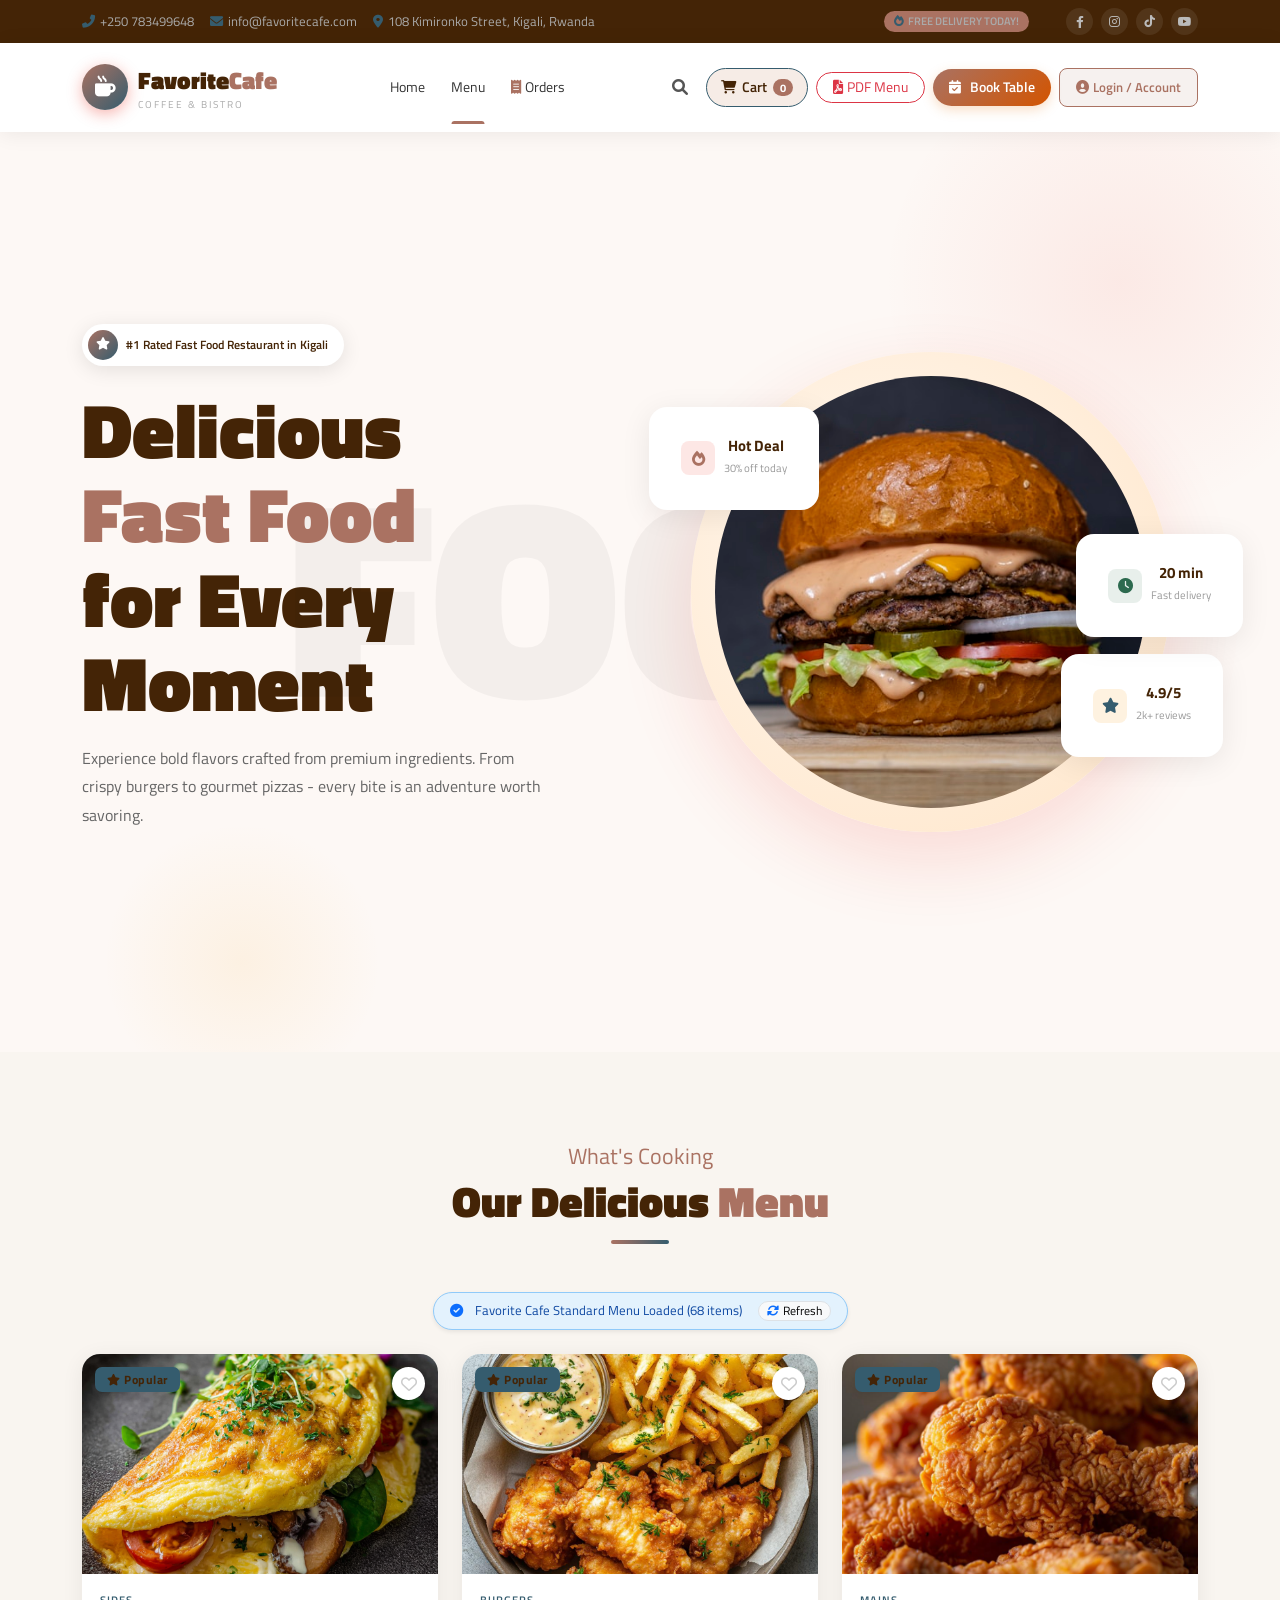
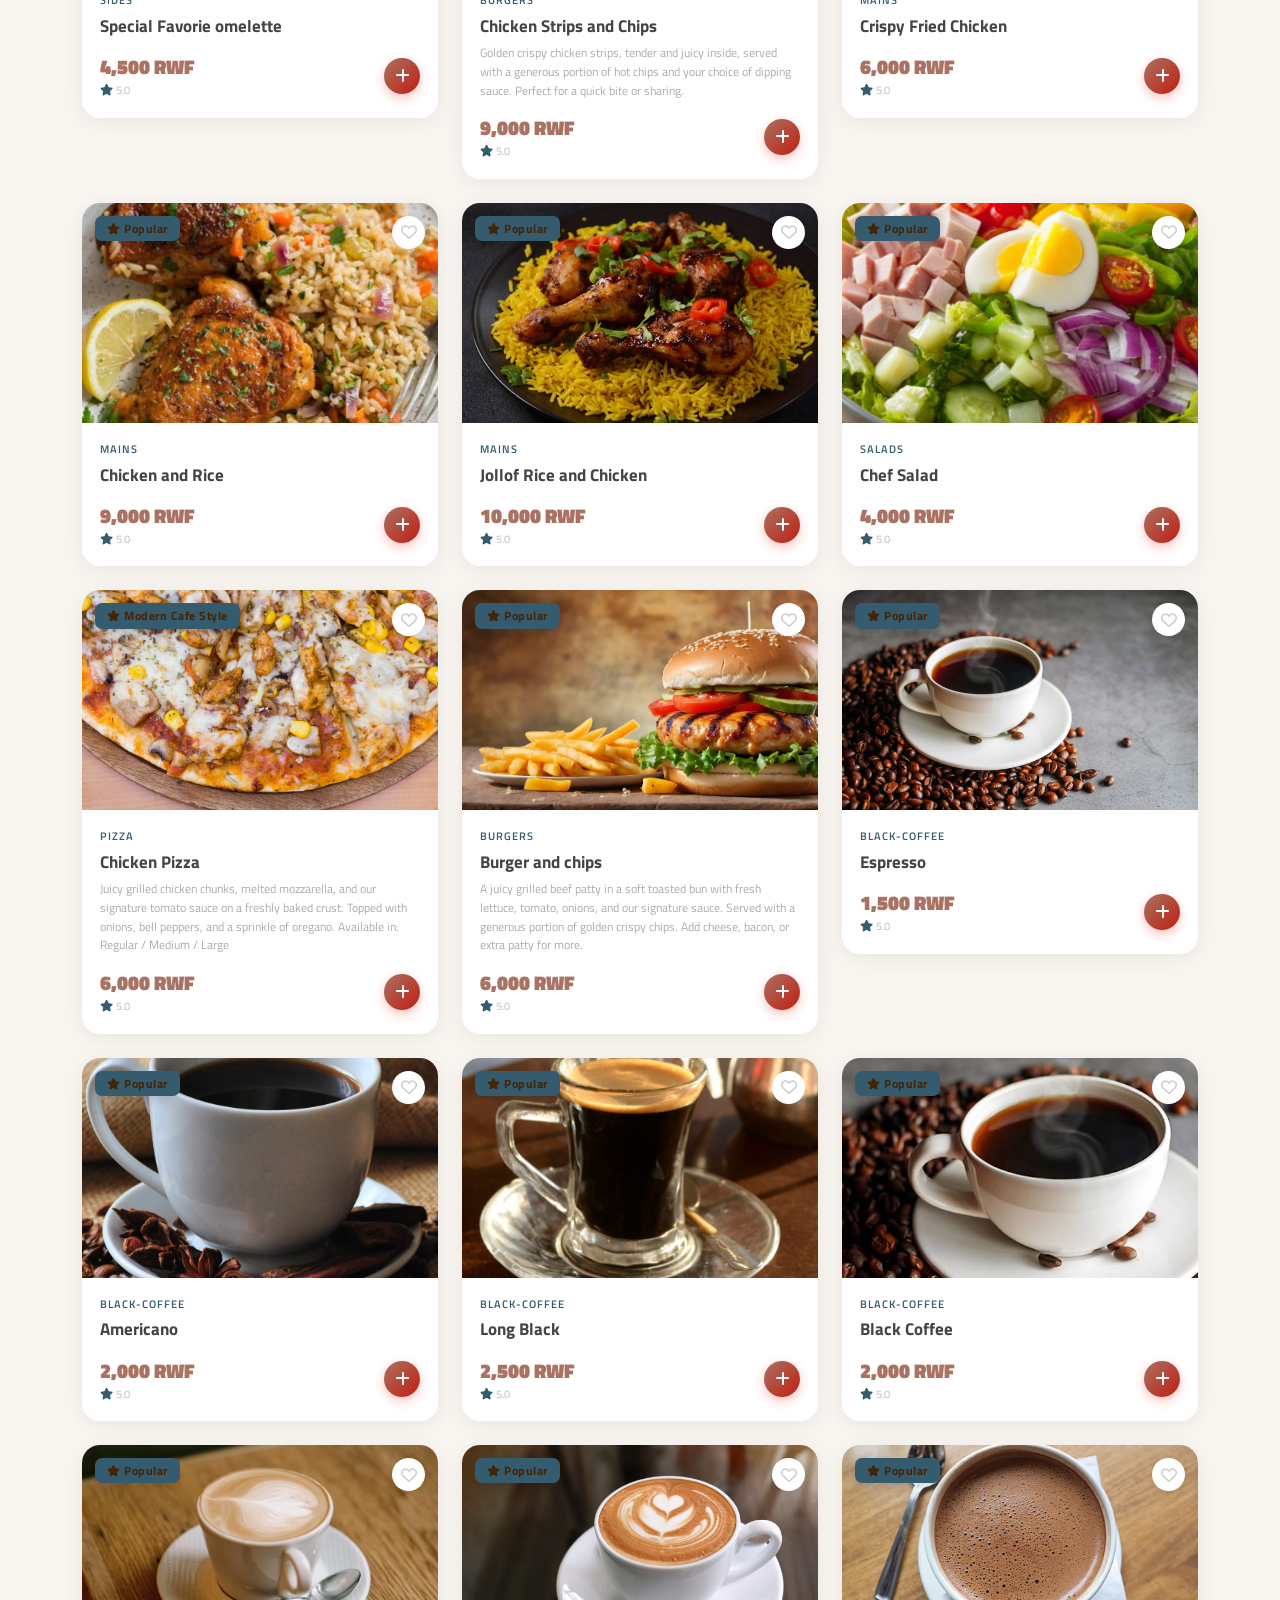
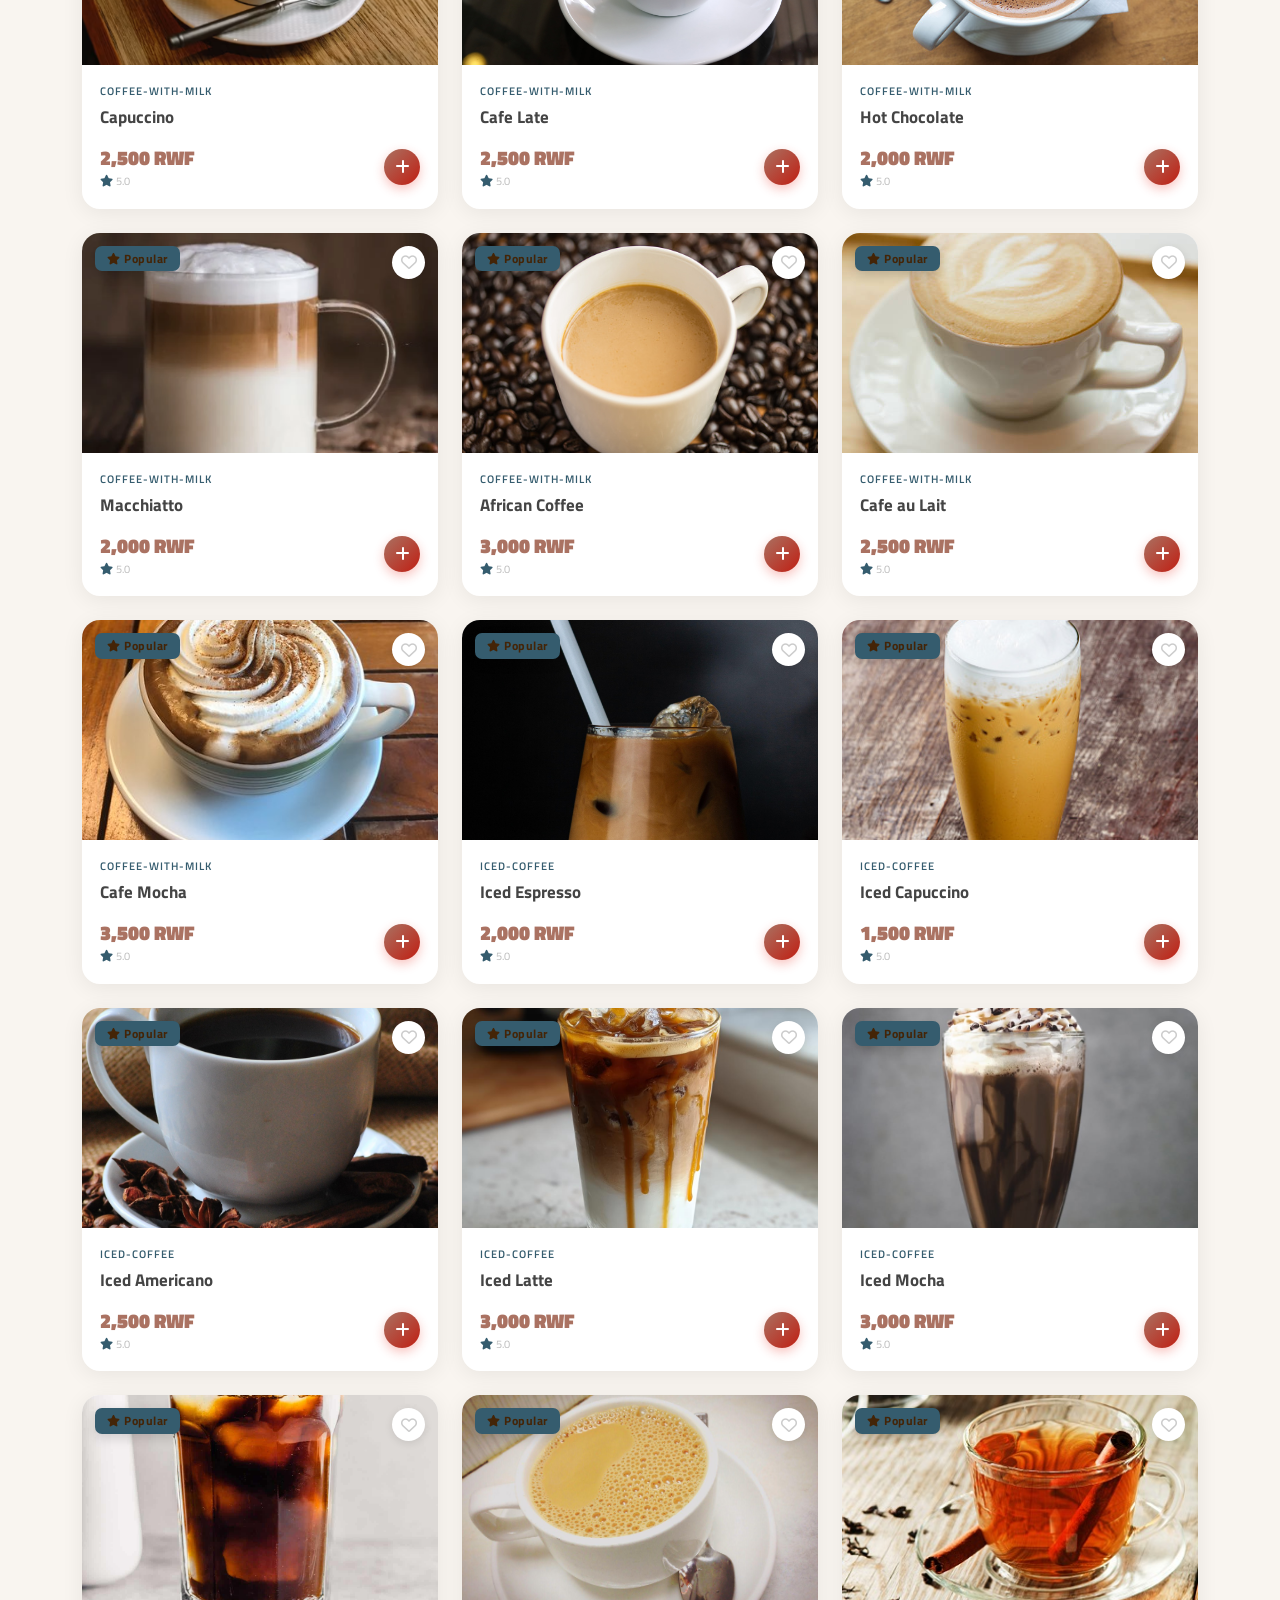
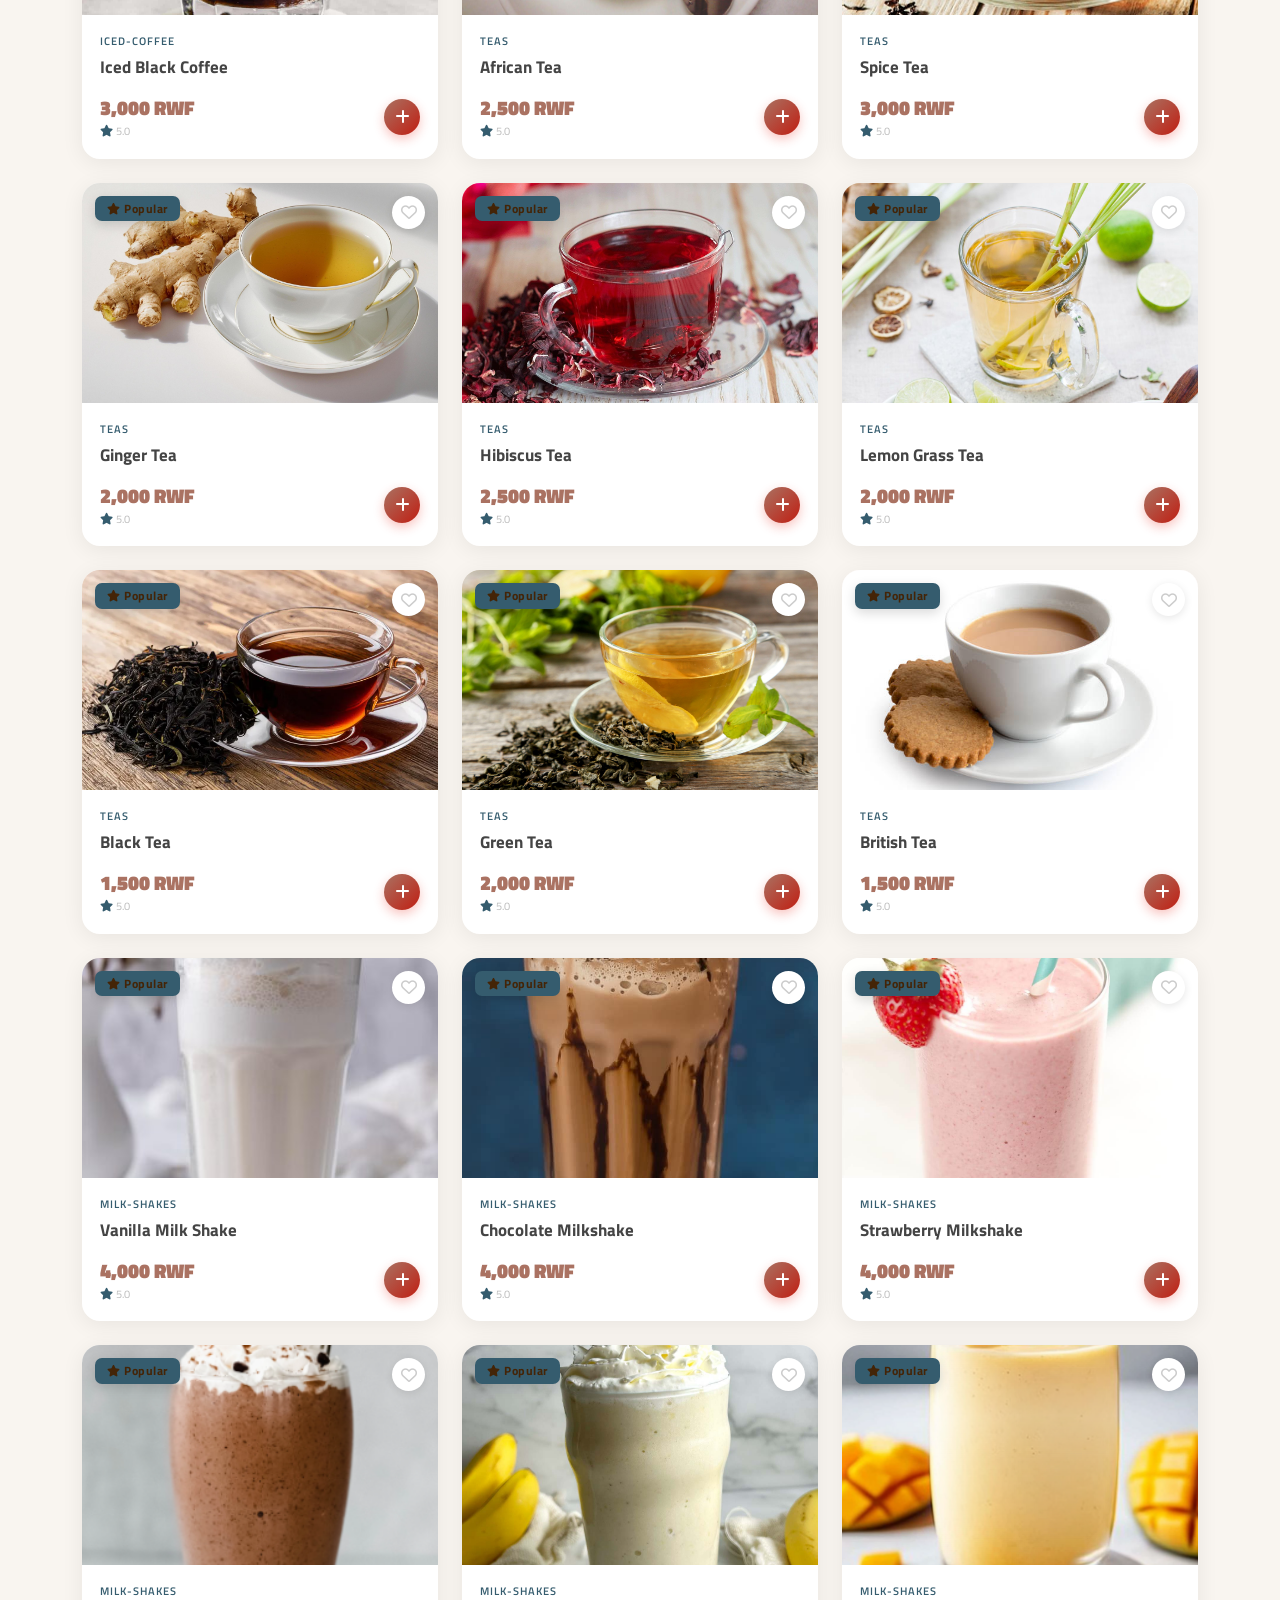
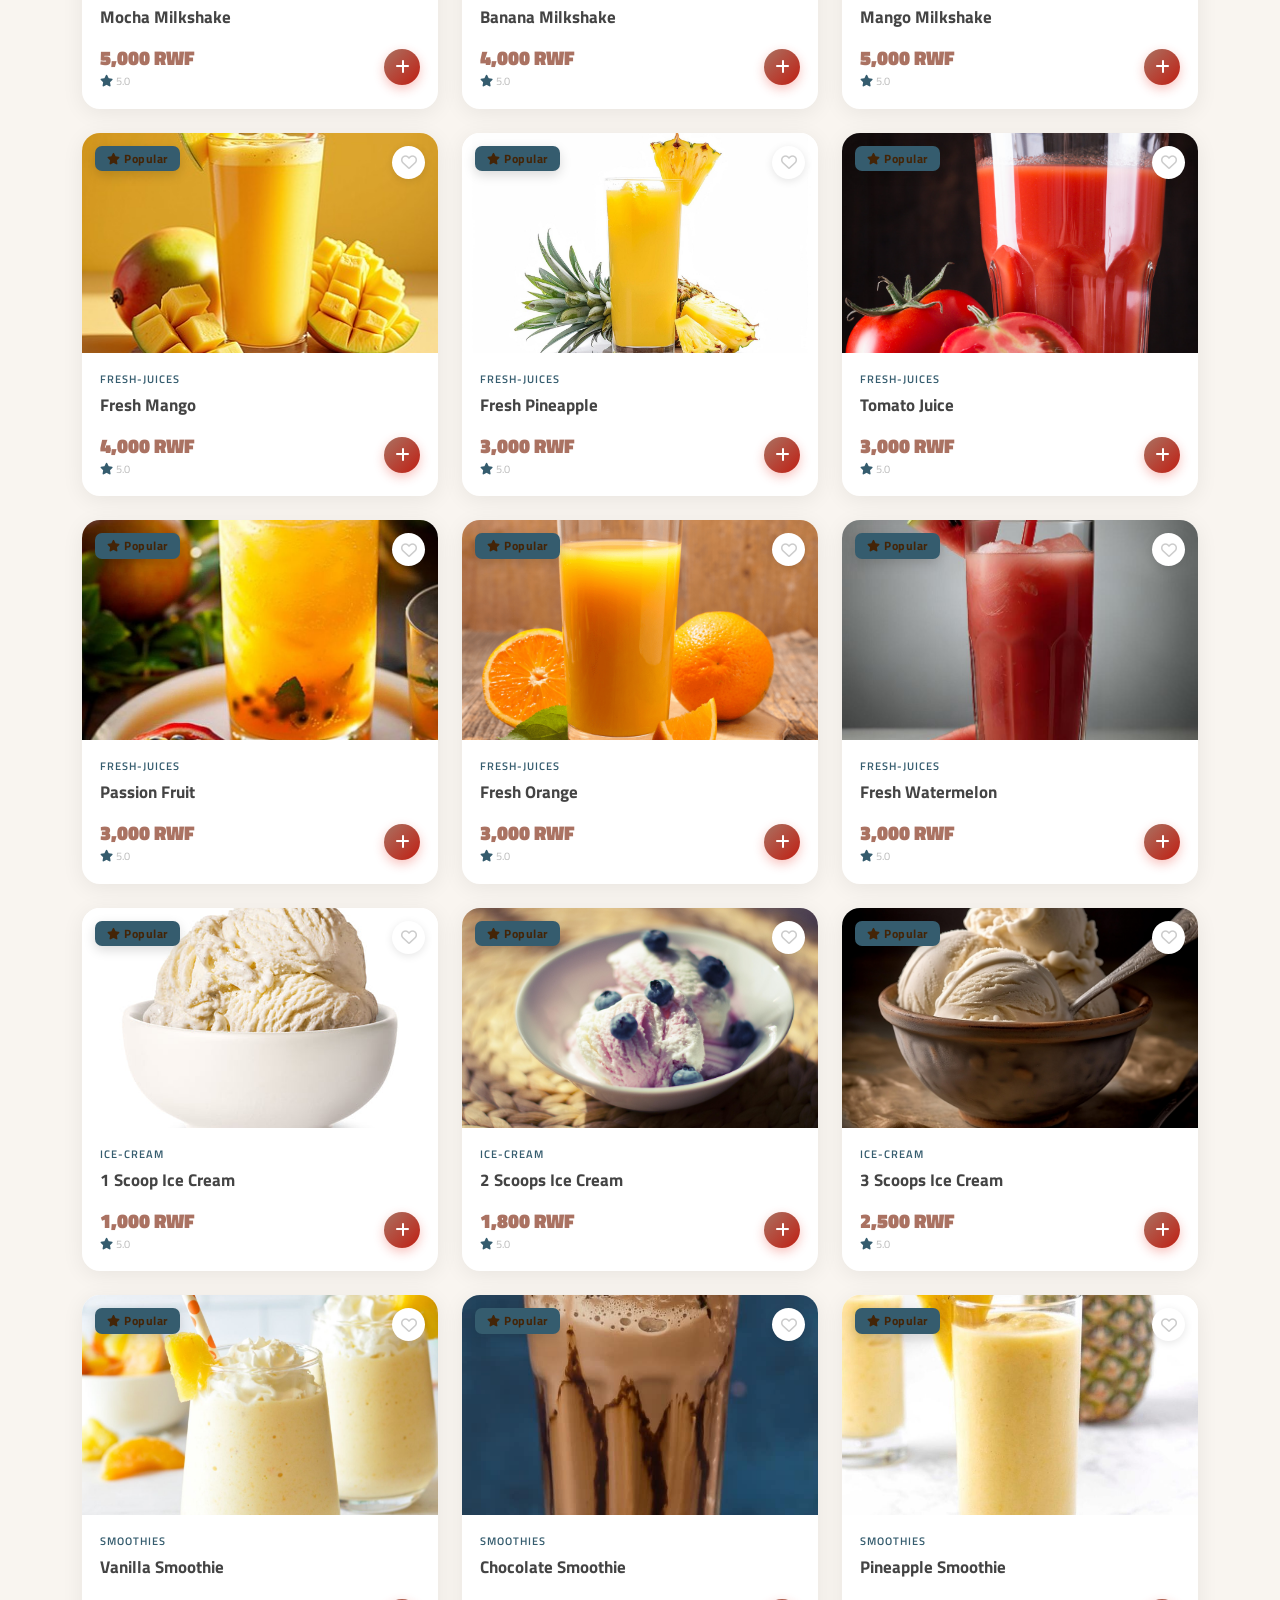
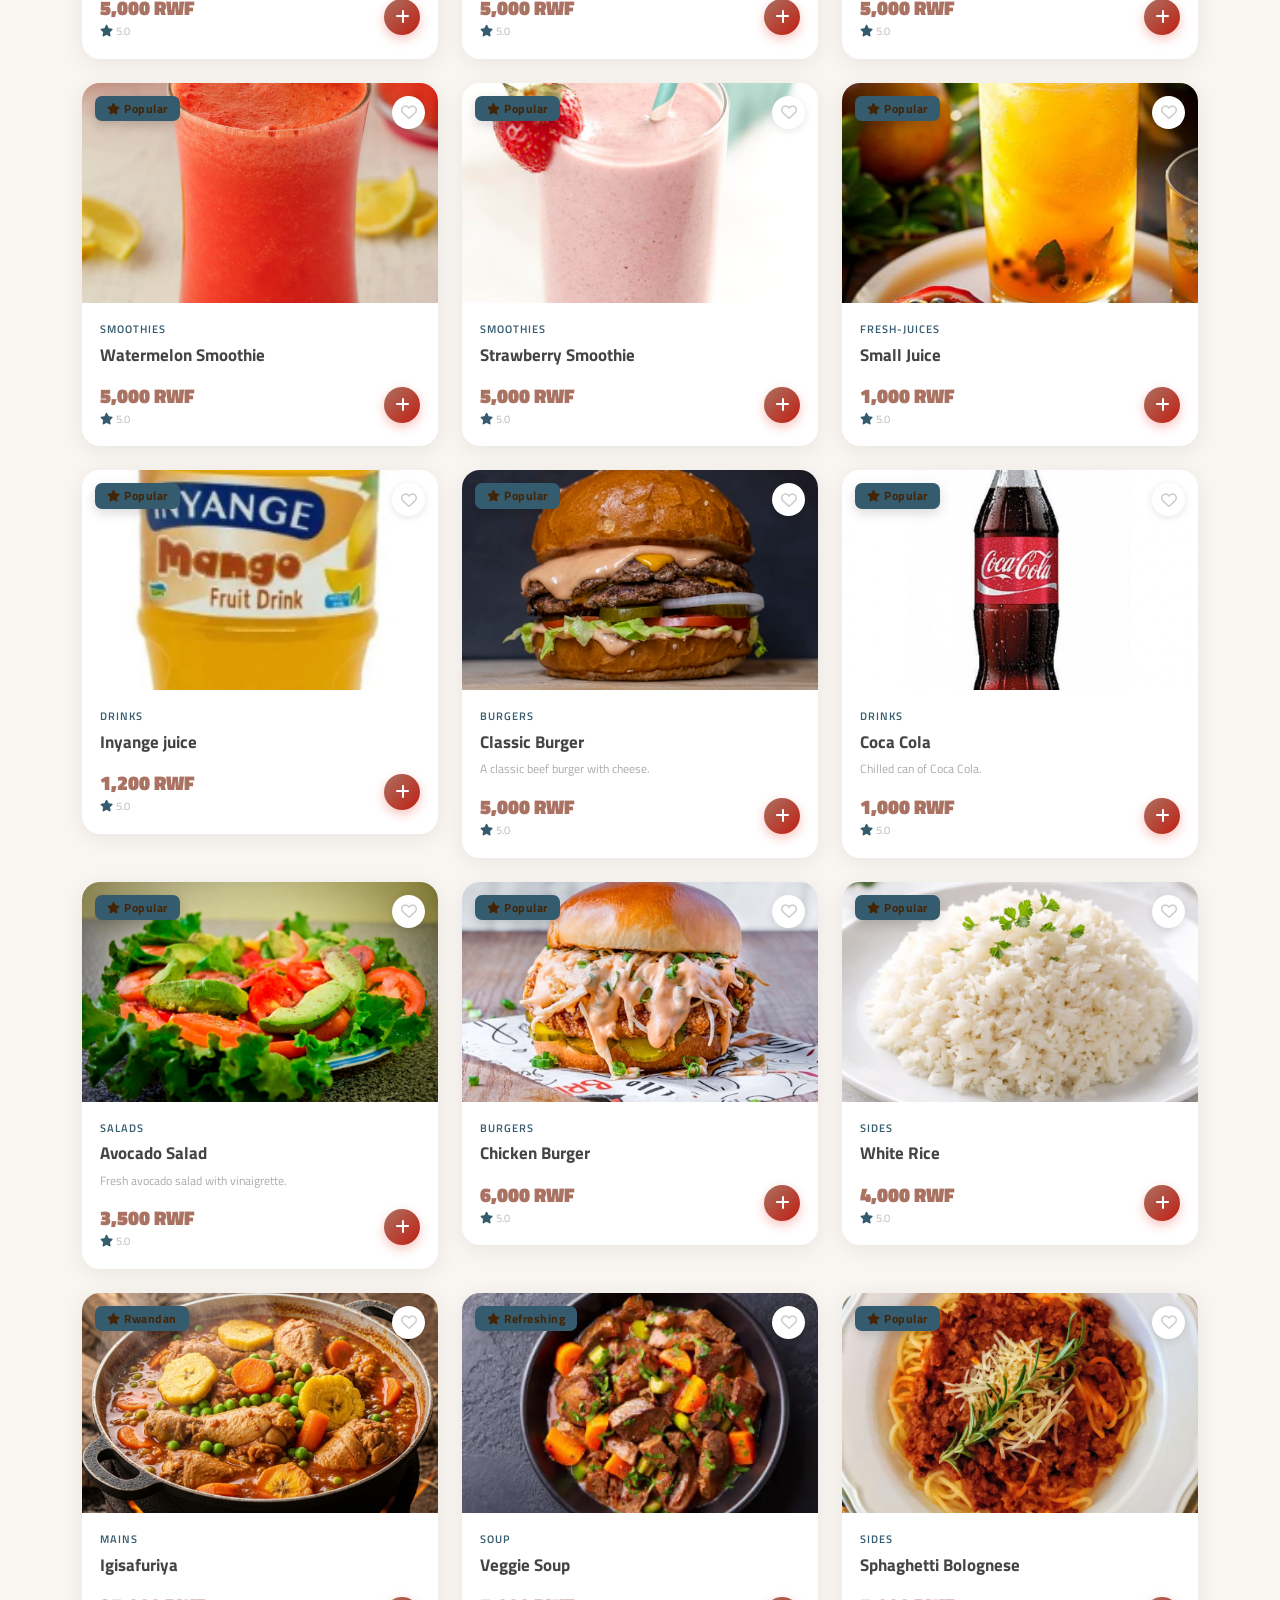
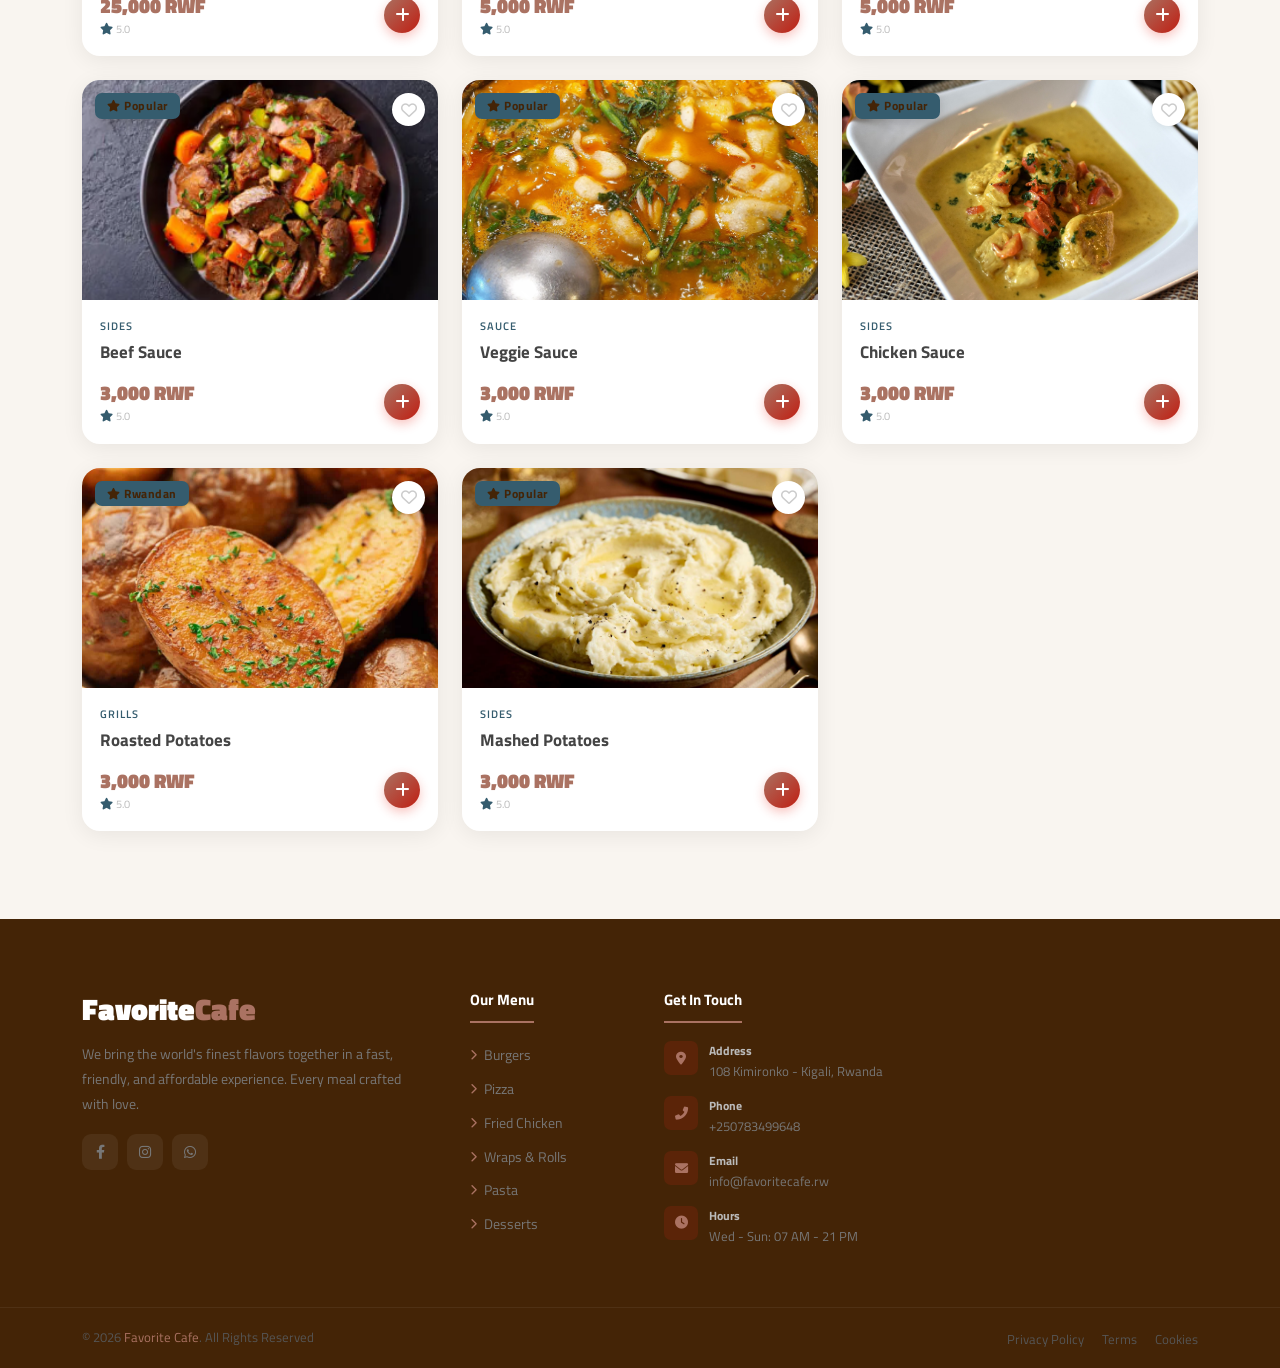
==== commit a3a72767: "Fix desktop cart NaN total, add collapsible extras and loyalty drawer footer" ====
--- a/index.html
+++ b/index.html
@@ -1255,10 +1255,13 @@
             <!-- Dynamic Cart Items rendered here -->
          </div>
 
-         <!-- ADD EXTRAS SECTION -->
+         <!-- ADD EXTRAS SECTION (Collapsible) -->
          <div class="cart-extras-section">
-            <div class="cart-extras-header">ADD EXTRAS:</div>
-            <div class="cart-extras-grid">
+            <div class="cart-extras-header d-flex justify-content-between align-items-center" onclick="toggleDesktopCartExtrasCollapse()" style="cursor:pointer; user-select:none;">
+               <span><i class="fas fa-plus-circle me-1 text-danger"></i>ADD EXTRAS:</span>
+               <i class="fas fa-chevron-down text-muted" id="desktopCartExtrasChevron" style="transition: transform 0.3s ease;"></i>
+            </div>
+            <div class="cart-extras-grid mt-2" id="desktopCartExtrasGrid">
                <div class="extra-pill-btn" onclick="addExtraToCart('Avocado', 500, 'img/menu/1.jpg')">
                   <span>Avocado <small>(500)</small></span>
                   <i class="fas fa-plus"></i>
@@ -1282,59 +1285,76 @@
             </div>
          </div>
 
+         <!-- CART DRAWER FOOTER (Collapsible Summary & Loyalty) -->
          <div class="cart-drawer-footer">
-            <!-- PROMO CODE ROW -->
-            <div class="cart-promo-row mb-3">
-               <input type="text" id="cartPromoInput" class="form-control cart-promo-input" placeholder="Promo code">
-               <button type="button" class="btn cart-promo-btn" onclick="applyPromoCode()">Apply</button>
-            </div>
-
-            <!-- CUSTOMER LOYALTY POINTS REDEMPTION BANNER IN CART -->
-            <div id="cartLoyaltyBox" class="p-2 mb-3 rounded-3 border" style="background:#fffbeb; border-color:#fef3c7 !important;">
-               <div class="d-flex justify-content-between align-items-center mb-1">
-                  <strong class="text-dark small"><i class="fas fa-star text-warning me-1"></i>Loyalty Points: <span id="cartLoyaltyPointsBadge" class="badge bg-warning text-dark font-monospace">2,500 Pts</span></strong>
-                  <span class="small text-success font-weight-bold" id="cartLoyaltyRwfVal">2,500 RWF</span>
+            <!-- Header toggle bar for collapsing breakdown -->
+            <div class="cart-footer-toggle-bar d-flex justify-content-between align-items-center pb-2 mb-2 border-bottom" onclick="toggleDesktopCartFooterCollapse()" style="cursor:pointer; user-select:none;">
+               <div class="d-flex align-items-center gap-2">
+                  <i class="fas fa-receipt text-danger"></i>
+                  <strong class="small text-dark">Order Summary & Loyalty</strong>
+               </div>
+               <div class="d-flex align-items-center gap-2">
+                  <span class="badge bg-warning text-dark font-monospace" style="font-size:0.75rem;">2,500 Pts</span>
+                  <i class="fas fa-chevron-up text-muted" id="desktopCartFooterChevron" style="transition: transform 0.3s ease;"></i>
+               </div>
+            </div>
+
+            <!-- Collapsible Body -->
+            <div class="cart-footer-collapsible-body" id="desktopCartFooterBody">
+               <!-- PROMO CODE ROW -->
+               <div class="cart-promo-row mb-3">
+                  <input type="text" id="cartPromoInput" class="form-control cart-promo-input" placeholder="Promo code">
+                  <button type="button" class="btn cart-promo-btn" onclick="applyPromoCode()">Apply</button>
+               </div>
+
+               <!-- CUSTOMER LOYALTY POINTS REDEMPTION BANNER IN CART -->
+               <div id="cartLoyaltyBox" class="p-2 mb-3 rounded-3 border" style="background: rgb(255, 251, 235); border-color: rgb(254, 243, 199) !important; display: block;">
+                  <div class="d-flex justify-content-between align-items-center mb-1">
+                     <strong class="text-dark small"><i class="fas fa-star text-warning me-1"></i>Loyalty Points: <span id="cartLoyaltyPointsBadge" class="badge bg-warning text-dark font-monospace">2,500 Pts</span></strong>
+                     <span class="small text-success font-weight-bold" id="cartLoyaltyRwfVal">2,500 RWF</span>
+                  </div>
+                  
+                  <div class="mt-2" id="cartLoyaltyInputRow" style="display: block;">
+                     <div class="input-group input-group-sm mb-1">
+                        <input type="number" id="cartLoyaltyCustomInput" class="form-control font-monospace" placeholder="Points e.g. 500" min="1" step="50">
+                        <button type="button" class="btn btn-warning font-weight-bold" onclick="applyCustomLoyaltyPoints('cart')">Apply</button>
+                     </div>
+                     <div class="d-flex gap-1">
+                        <button type="button" class="btn btn-xs btn-outline-secondary py-0 text-dark flex-grow-1" style="font-size:0.75rem;" onclick="quickSelectLoyaltyPoints(500, 'cart')">500 Pts</button>
+                        <button type="button" class="btn btn-xs btn-outline-secondary py-0 text-dark flex-grow-1" style="font-size:0.75rem;" onclick="quickSelectLoyaltyPoints(1000, 'cart')">1,000 Pts</button>
+                        <button type="button" class="btn btn-xs btn-outline-dark py-0 font-weight-bold flex-grow-1" style="font-size:0.75rem;" onclick="quickSelectLoyaltyPoints('max', 'cart')">Max Pts</button>
+                     </div>
+                  </div>
+
+                  <div id="cartLoyaltyActiveBadge" class="mt-2 text-center" style="display:none;">
+                     <div class="badge bg-success bg-opacity-10 text-success w-100 p-2 font-monospace mb-1 d-flex justify-content-between align-items-center">
+                        <span><i class="fas fa-check-circle me-1"></i><span id="cartAppliedPointsText">0 Pts</span> Discount</span>
+                        <strong id="cartAppliedDiscountText">-0 RWF</strong>
+                     </div>
+                     <button type="button" class="btn btn-sm btn-link text-danger text-decoration-none p-0" style="font-size:0.75rem;" onclick="removeLoyaltyDiscount()">
+                        <i class="fas fa-times me-1"></i> Remove Points Discount
+                     </button>
+                  </div>
+               </div>
+
+               <div class="cart-summary-line">
+                  <span>Subtotal</span>
+                  <strong id="cartSubtotal">0 RWF</strong>
+               </div>
+               <div class="cart-summary-line">
+                  <span>Delivery Fee</span>
+                  <span id="cartDeliveryFee" style="color:#27ae60; font-weight:700;">FREE</span>
                </div>
                
-               <div class="mt-2" id="cartLoyaltyInputRow">
-                  <div class="input-group input-group-sm mb-1">
-                     <input type="number" id="cartLoyaltyCustomInput" class="form-control font-monospace" placeholder="Points e.g. 500" min="1" step="50" />
-                     <button type="button" class="btn btn-warning font-weight-bold" onclick="applyCustomLoyaltyPoints('cart')">Apply</button>
-                  </div>
-                  <div class="d-flex gap-1">
-                     <button type="button" class="btn btn-xs btn-outline-secondary py-0 text-dark flex-grow-1" style="font-size:0.75rem;" onclick="quickSelectLoyaltyPoints(500, 'cart')">500 Pts</button>
-                     <button type="button" class="btn btn-xs btn-outline-secondary py-0 text-dark flex-grow-1" style="font-size:0.75rem;" onclick="quickSelectLoyaltyPoints(1000, 'cart')">1,000 Pts</button>
-                     <button type="button" class="btn btn-xs btn-outline-dark py-0 font-weight-bold flex-grow-1" style="font-size:0.75rem;" onclick="quickSelectLoyaltyPoints('max', 'cart')">Max Pts</button>
-                  </div>
-               </div>
-
-               <div id="cartLoyaltyActiveBadge" class="mt-2 text-center" style="display:none;">
-                  <div class="badge bg-success bg-opacity-10 text-success w-100 p-2 font-monospace mb-1 d-flex justify-content-between align-items-center">
-                     <span><i class="fas fa-check-circle me-1"></i><span id="cartAppliedPointsText">0 Pts</span> Discount</span>
-                     <strong id="cartAppliedDiscountText">-0 RWF</strong>
-                  </div>
-                  <button type="button" class="btn btn-sm btn-link text-danger text-decoration-none p-0" style="font-size:0.75rem;" onclick="removeLoyaltyDiscount()">
-                     <i class="fas fa-times me-1"></i> Remove Points Discount
-                  </button>
-               </div>
-            </div>
-
-            <div class="cart-summary-line">
-               <span>Subtotal</span>
-               <strong id="cartSubtotal">RWF 0</strong>
-            </div>
-            <div class="cart-summary-line">
-               <span>Delivery Fee</span>
-               <span id="cartDeliveryFee" style="color:#27ae60; font-weight:700;">FREE</span>
-            </div>
-            
-            <div class="cart-summary-divider"></div>
-
-            <div class="cart-summary-total">
+               <div class="cart-summary-divider"></div>
+            </div>
+
+            <!-- Pinned Total Amount & Proceed Button -->
+            <div class="cart-summary-total d-flex justify-content-between align-items-center mb-2">
                <span>Total</span>
-               <span id="cartTotal" class="cart-total-amount">RWF 0</span>
-            </div>
-            <button type="button" class="btn-proceed-checkout" onclick="openCheckoutModal()">
+               <span id="cartTotal" class="cart-total-amount">0 RWF</span>
+            </div>
+            <button type="button" class="btn-proceed-checkout w-100" onclick="openCheckoutModal()">
                Proceed to Checkout
             </button>
          </div>
--- a/css/style.css
+++ b/css/style.css
@@ -4,8 +4,8 @@
 
 :root {
   --primary: #AA7262;
-  --secondary: #DF9C83;
-  --dark: #102B37;
+  --secondary: #355c6e;
+  --dark: #442406;
   --slate: #444654;
   --green: #2d6a4f;
   --cream: #FDF8F5;
@@ -3543,8 +3543,8 @@
 .btn-nav-cart {
   position: relative;
   background: var(--cream2, #F6ECE6);
-  color: var(--dark, #102B37);
-  border: 1.5px solid var(--secondary, #DF9C83);
+  color: var(--dark, #442406);
+  border: 1.5px solid var(--secondary, #355c6e);
   padding: 8px 14px;
   border-radius: 40px;
   font-size: 0.85rem;
@@ -3557,7 +3557,7 @@
 }
 
 .btn-nav-cart:hover {
-  background: var(--secondary, #DF9C83);
+  background: var(--secondary, #355c6e);
   color: #fff;
   transform: translateY(-1px);
   box-shadow: 0 4px 15px rgba(223, 156, 131, 0.4);
@@ -3775,6 +3775,17 @@
   display: flex;
   flex-wrap: wrap;
   gap: 10px;
+  max-height: 500px;
+  overflow: hidden;
+  transition: max-height 0.35s ease, opacity 0.3s ease, margin 0.3s ease;
+  opacity: 1;
+}
+
+.cart-extras-grid.collapsed {
+  max-height: 0 !important;
+  opacity: 0;
+  margin-top: 0 !important;
+  pointer-events: none;
 }
 
 .extra-pill-btn {
@@ -3812,9 +3823,23 @@
 }
 
 .cart-drawer-footer {
-  padding: 20px 24px;
+  padding: 16px 24px 20px 24px;
   background: #ffffff;
   border-top: 1px solid #f3ece4;
+}
+
+.cart-footer-collapsible-body {
+  max-height: 800px;
+  overflow: hidden;
+  transition: max-height 0.35s ease, opacity 0.3s ease;
+  opacity: 1;
+}
+
+.cart-footer-collapsible-body.collapsed {
+  max-height: 0 !important;
+  opacity: 0;
+  pointer-events: none;
+  margin-bottom: 0 !important;
 }
 
 .cart-promo-row {
@@ -3958,14 +3983,14 @@
 }
 
 .service-type-btn.active {
-  background: #102b37 !important;
+  background: #442406 !important;
   color: #ffffff !important;
   box-shadow: 0 4px 12px rgba(16, 43, 55, 0.25) !important;
 }
 
 .service-type-btn:hover:not(.active) {
   background: rgba(16, 43, 55, 0.06) !important;
-  color: #102b37 !important;
+  color: #442406 !important;
 }
 
 .modal-standard-box form::-webkit-scrollbar,
@@ -3992,7 +4017,7 @@
 
 .modal-standard-header {
   padding: 18px 24px;
-  background: #102b37;
+  background: #442406;
   color: #ffffff;
   display: flex;
   align-items: center;
@@ -4017,7 +4042,7 @@
 
 .modal-standard-header h4 i,
 .modal-standard-header h5 i {
-  color: #df9c83 !important;
+  color: #355c6e !important;
   font-size: 1.15rem;
 }
 
